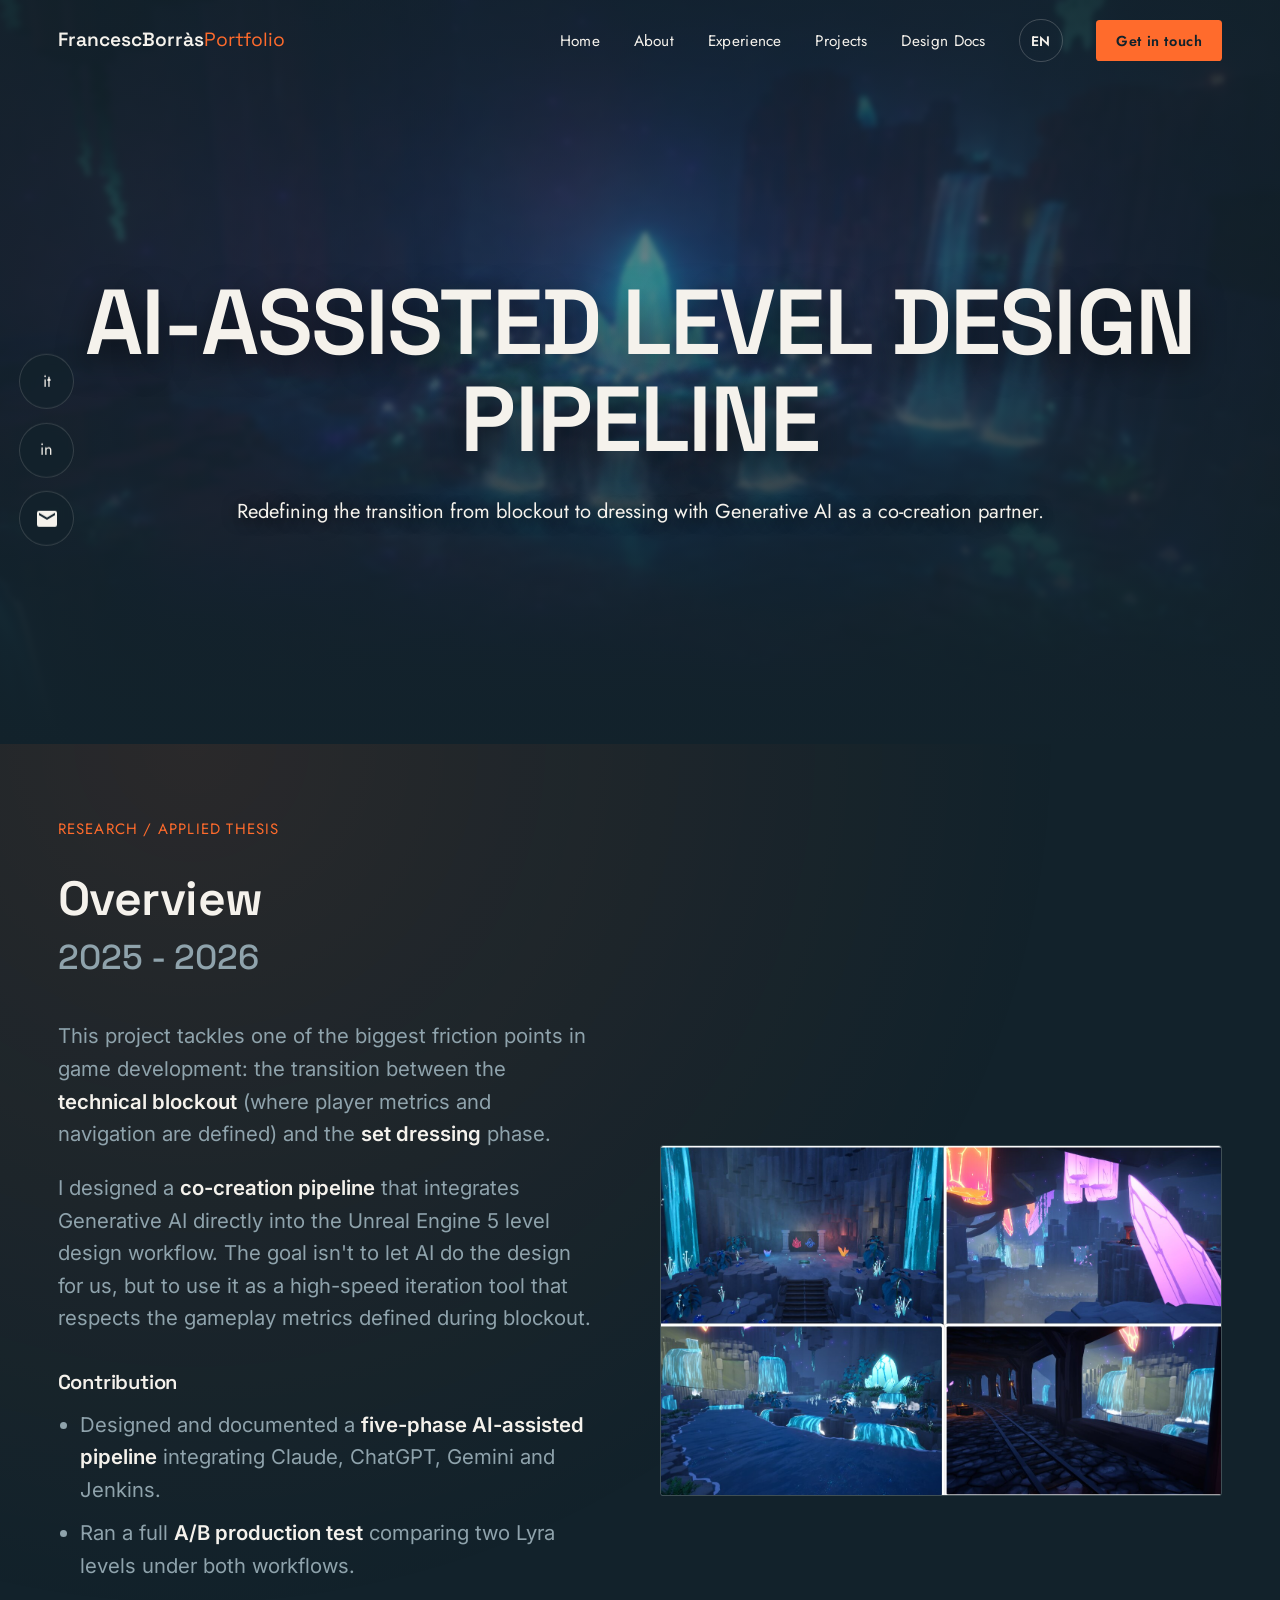
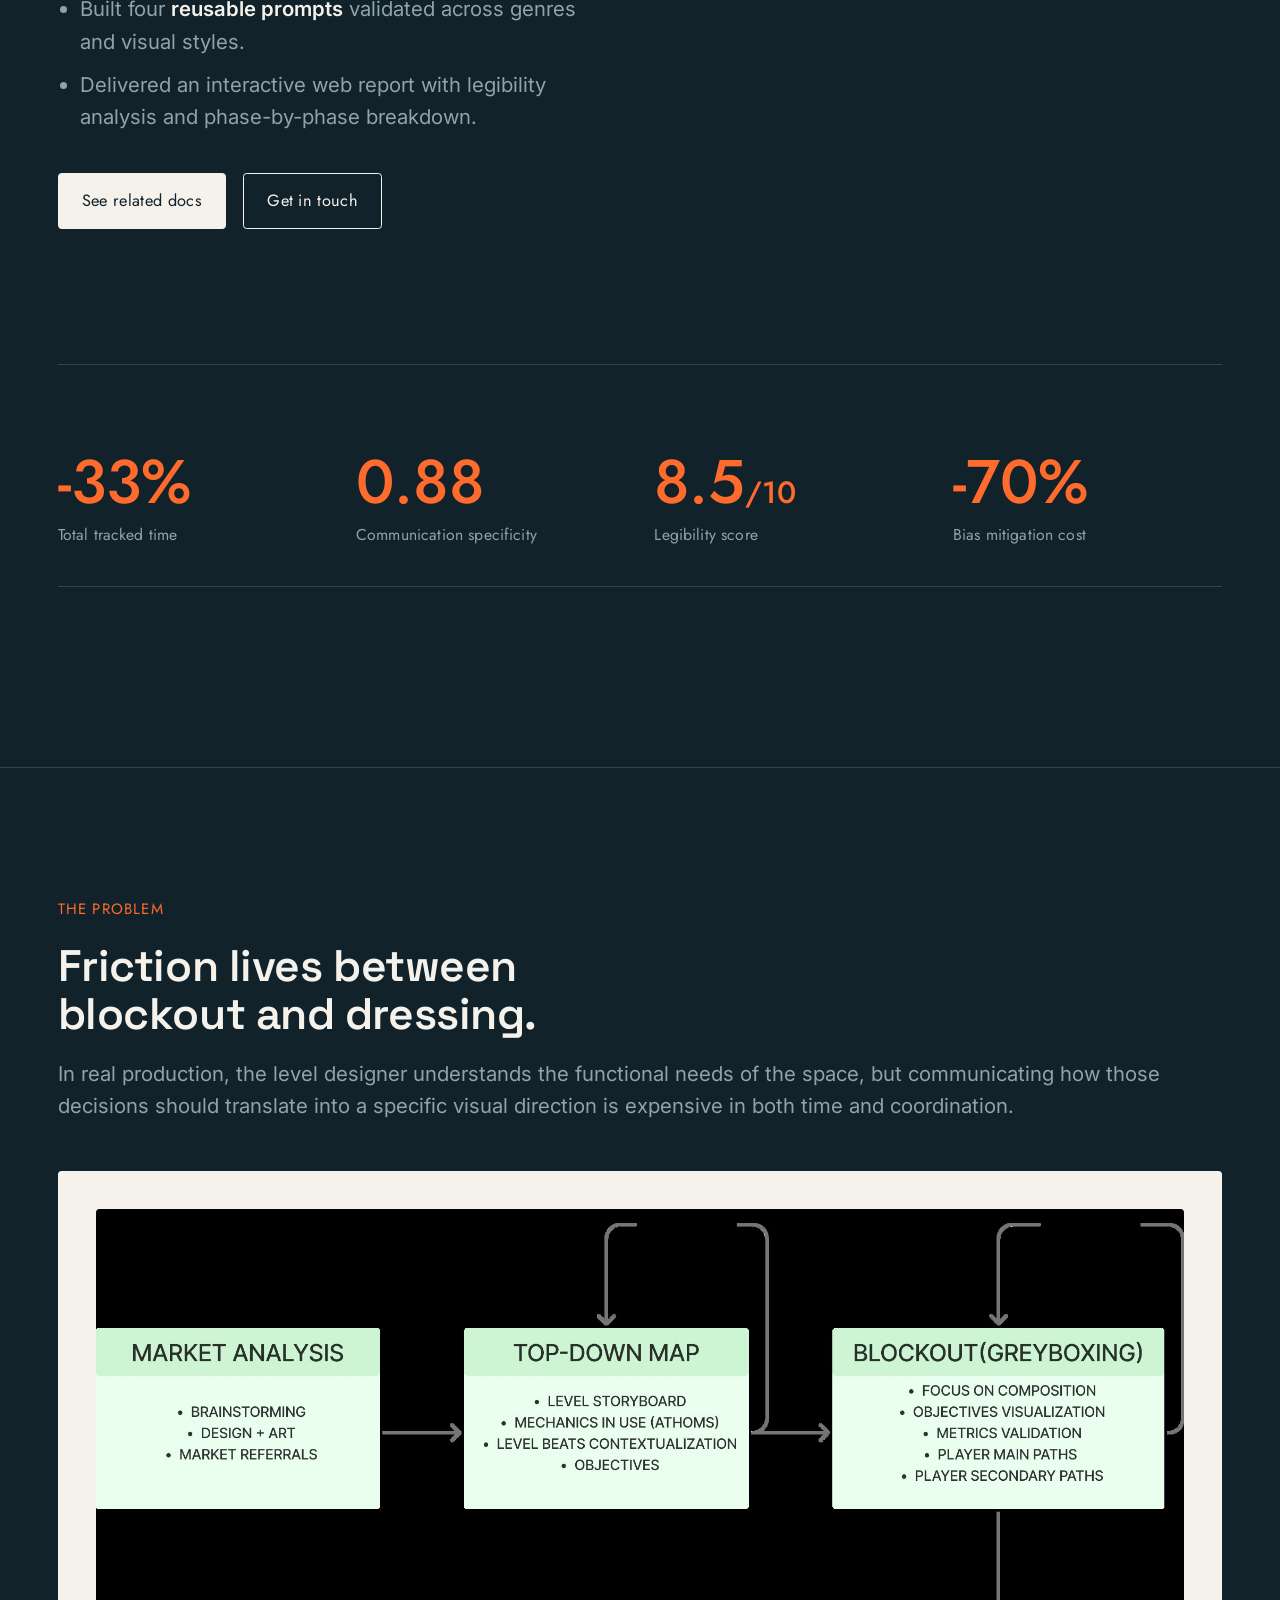
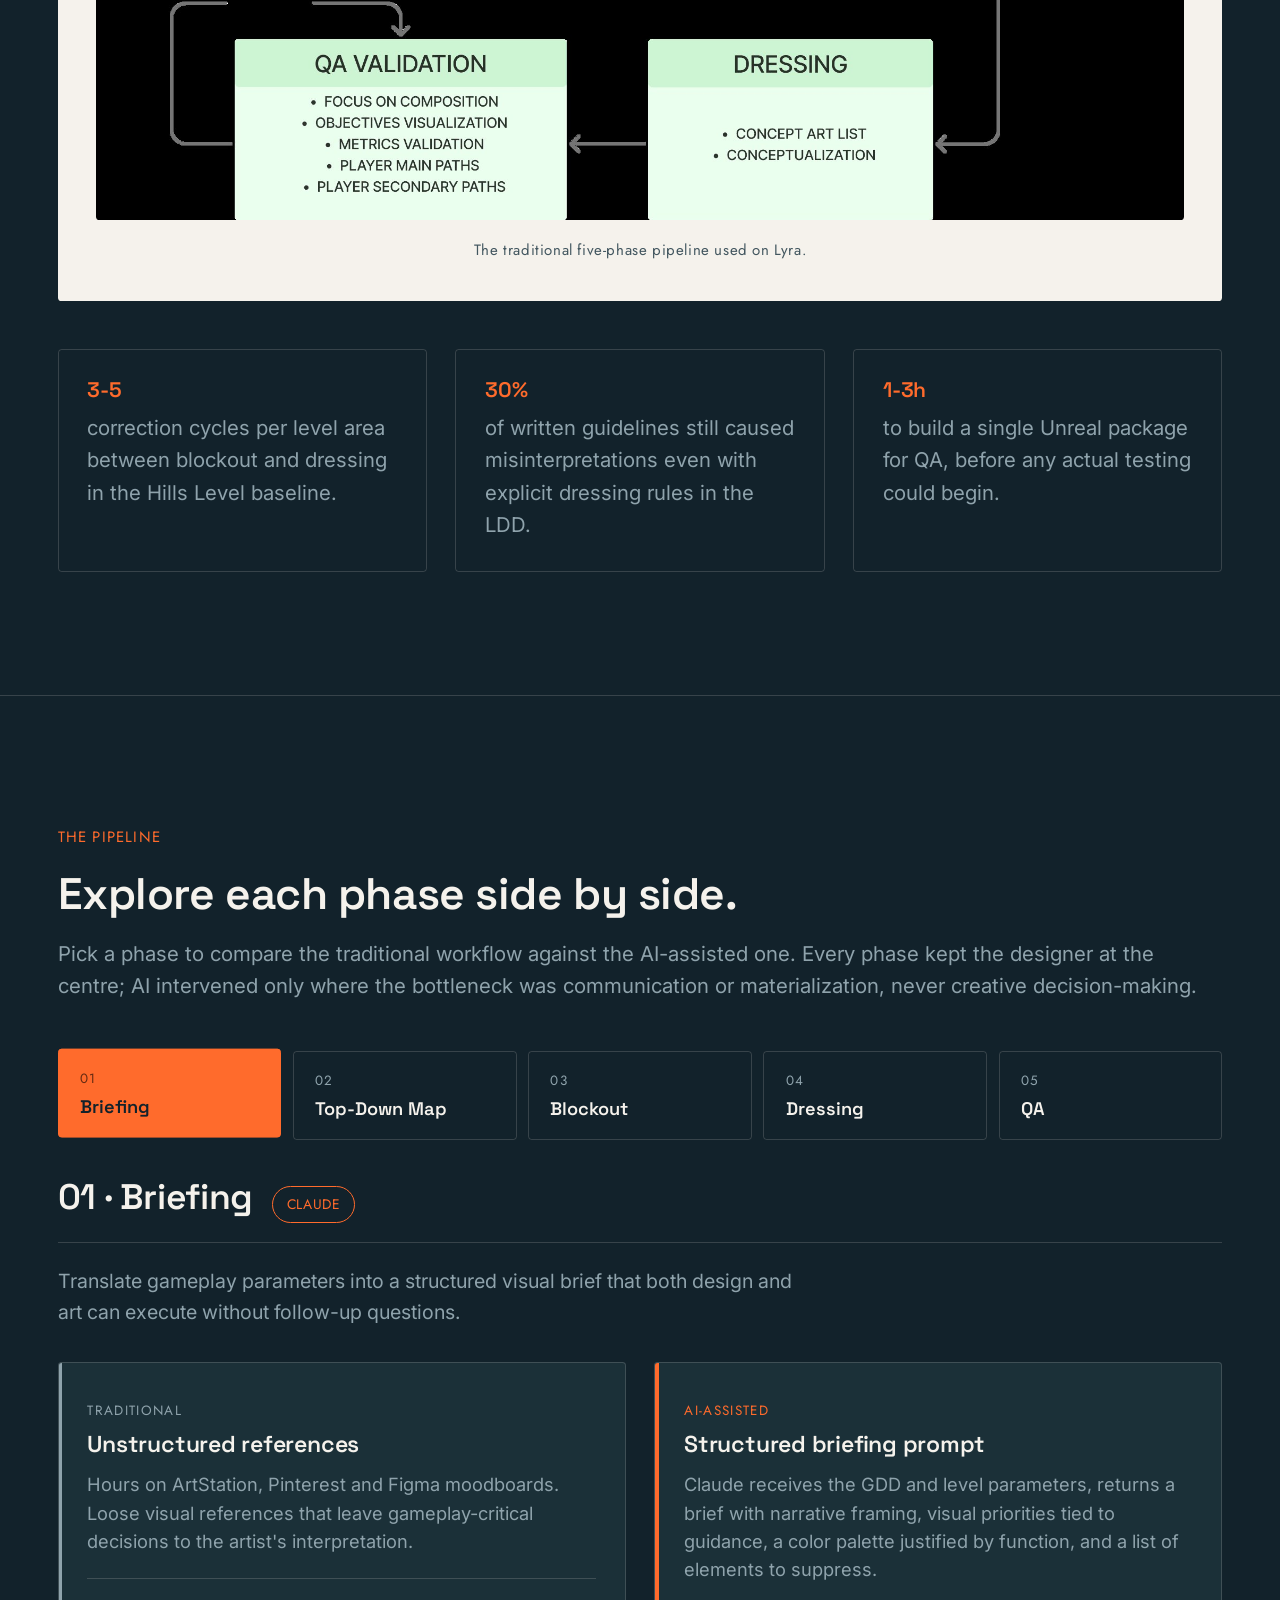
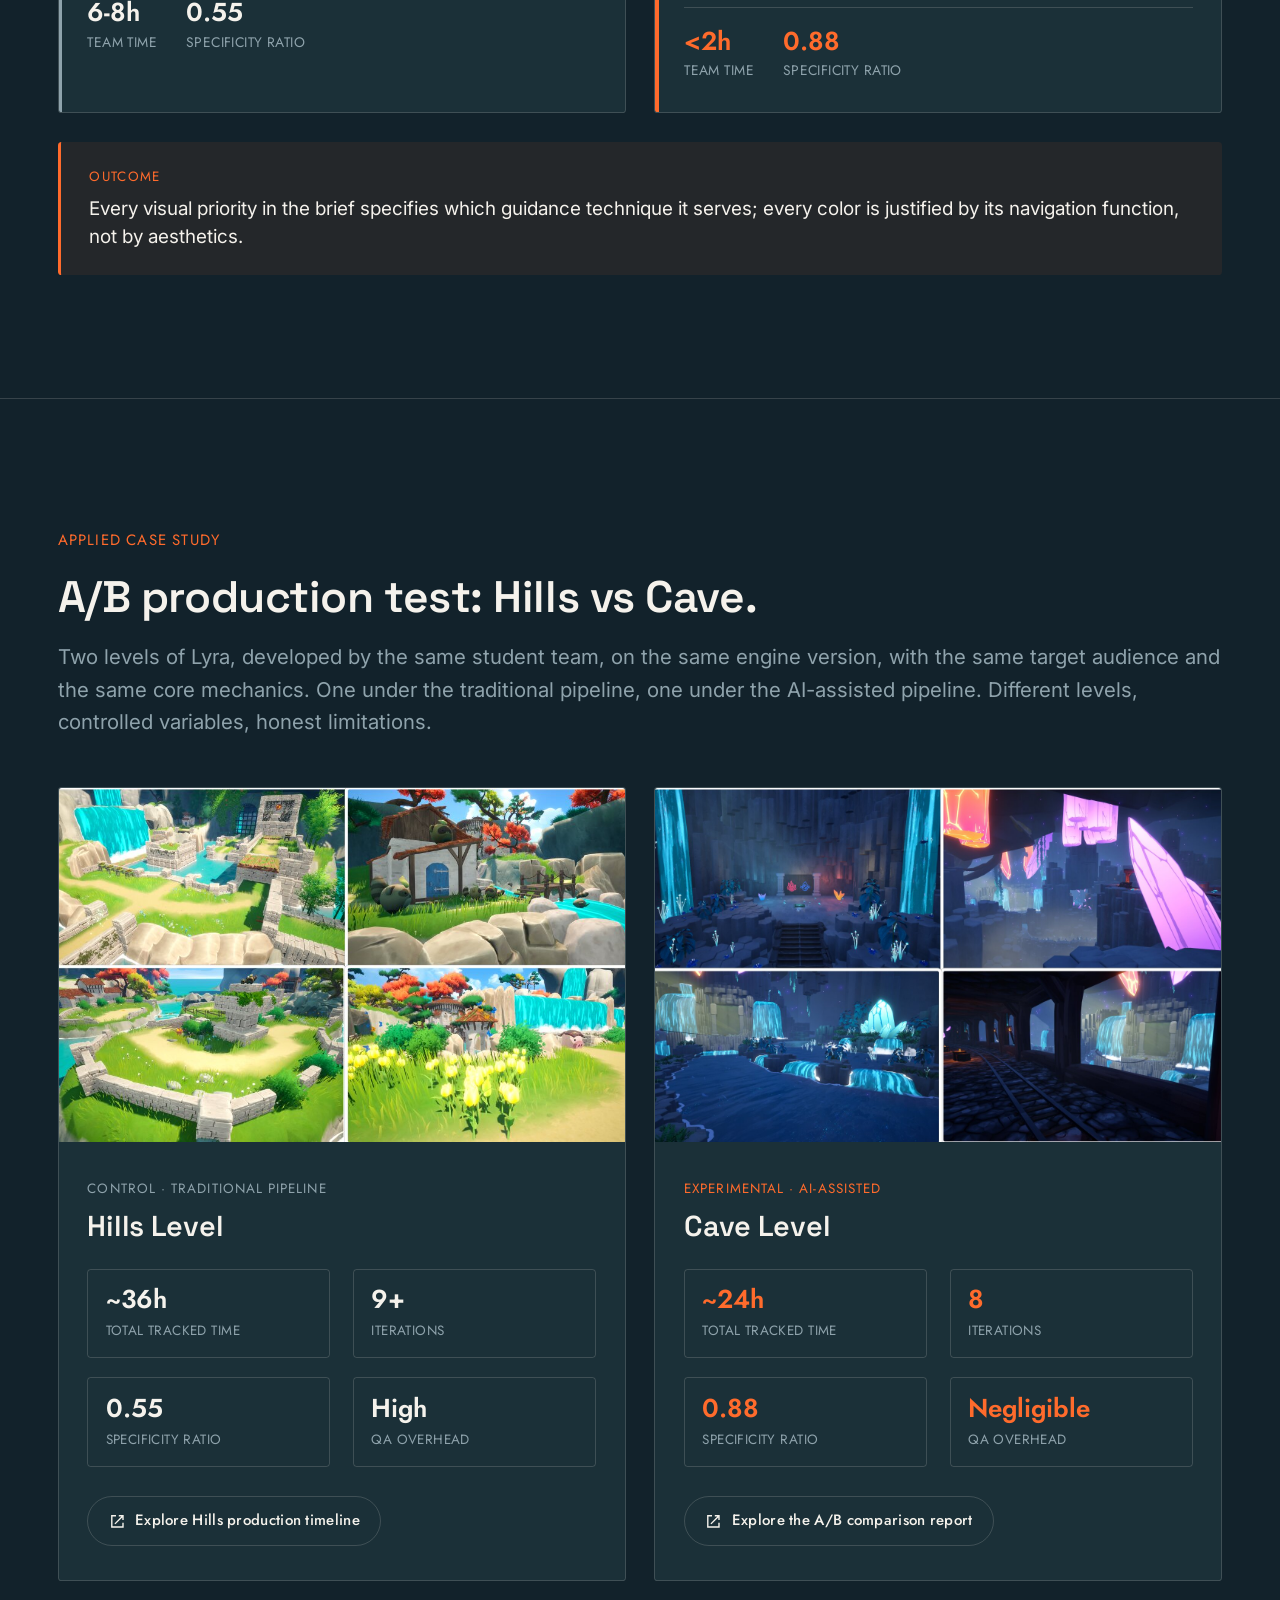
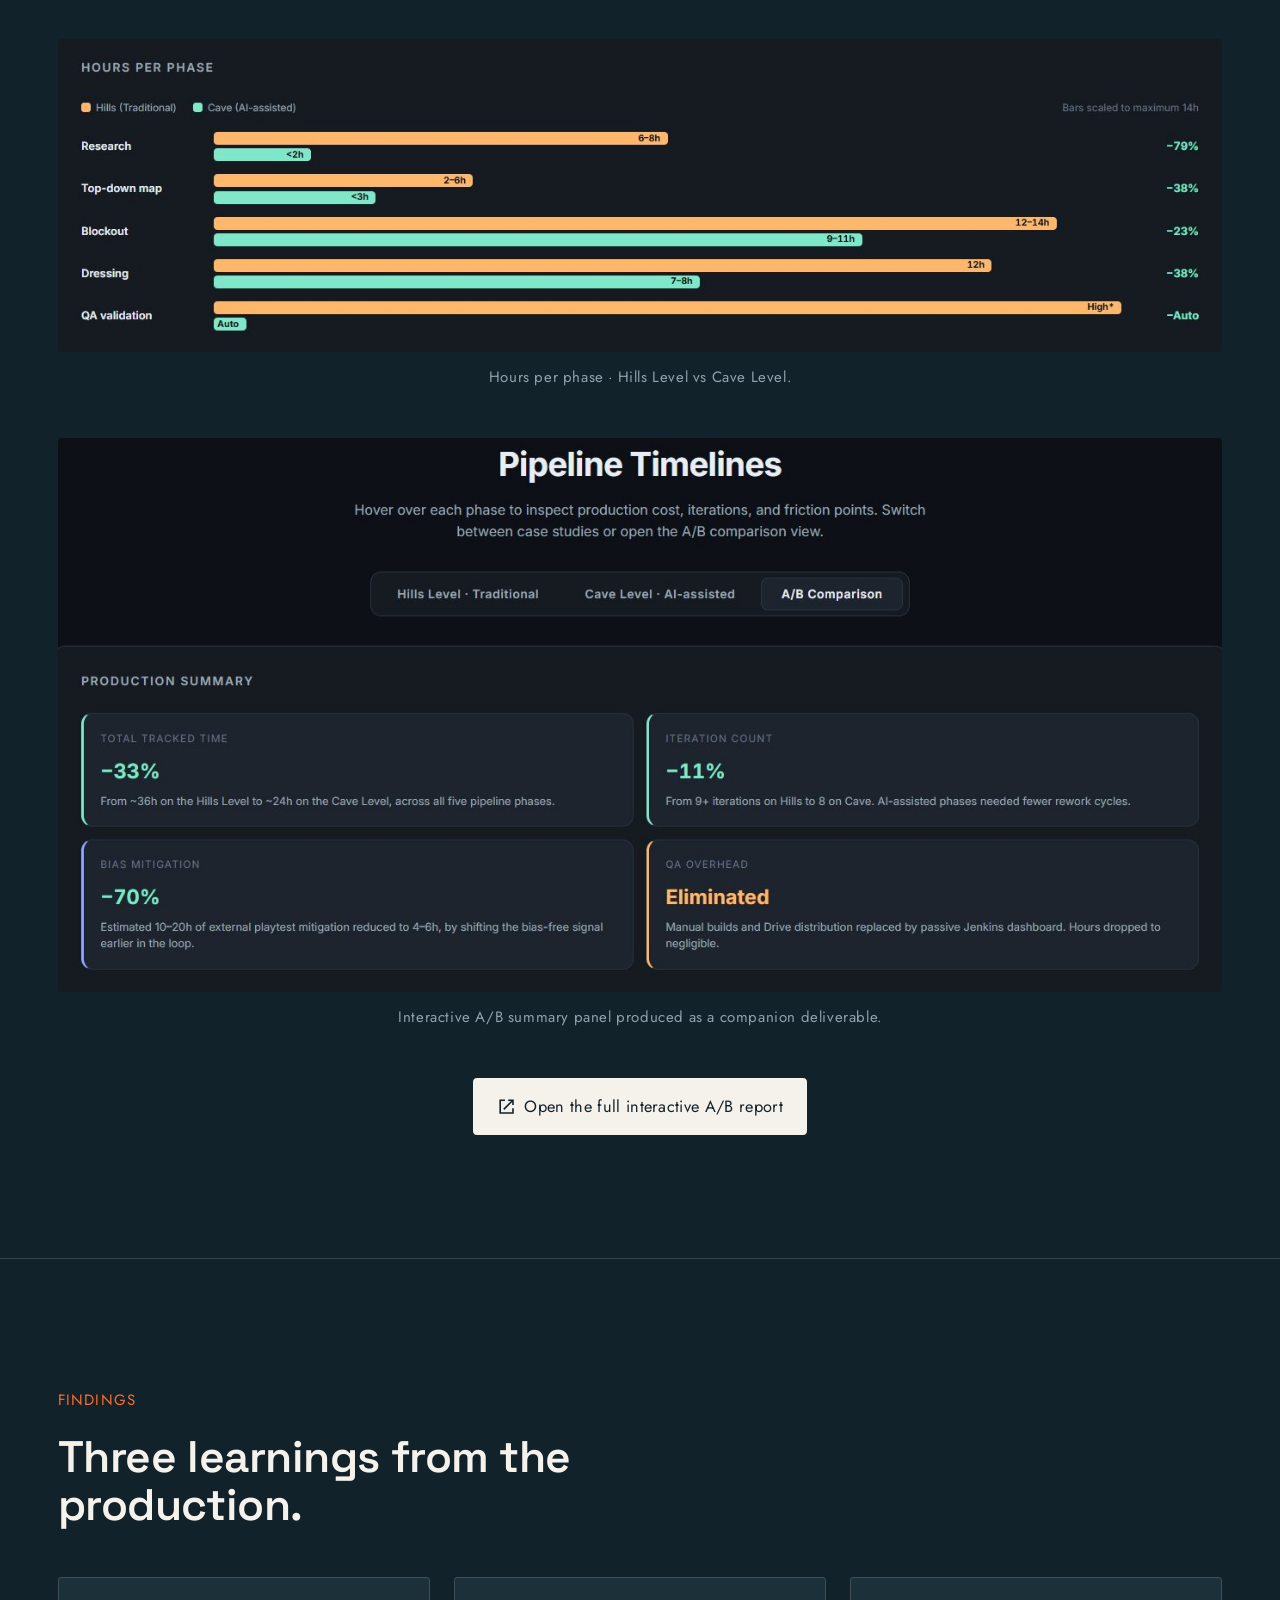
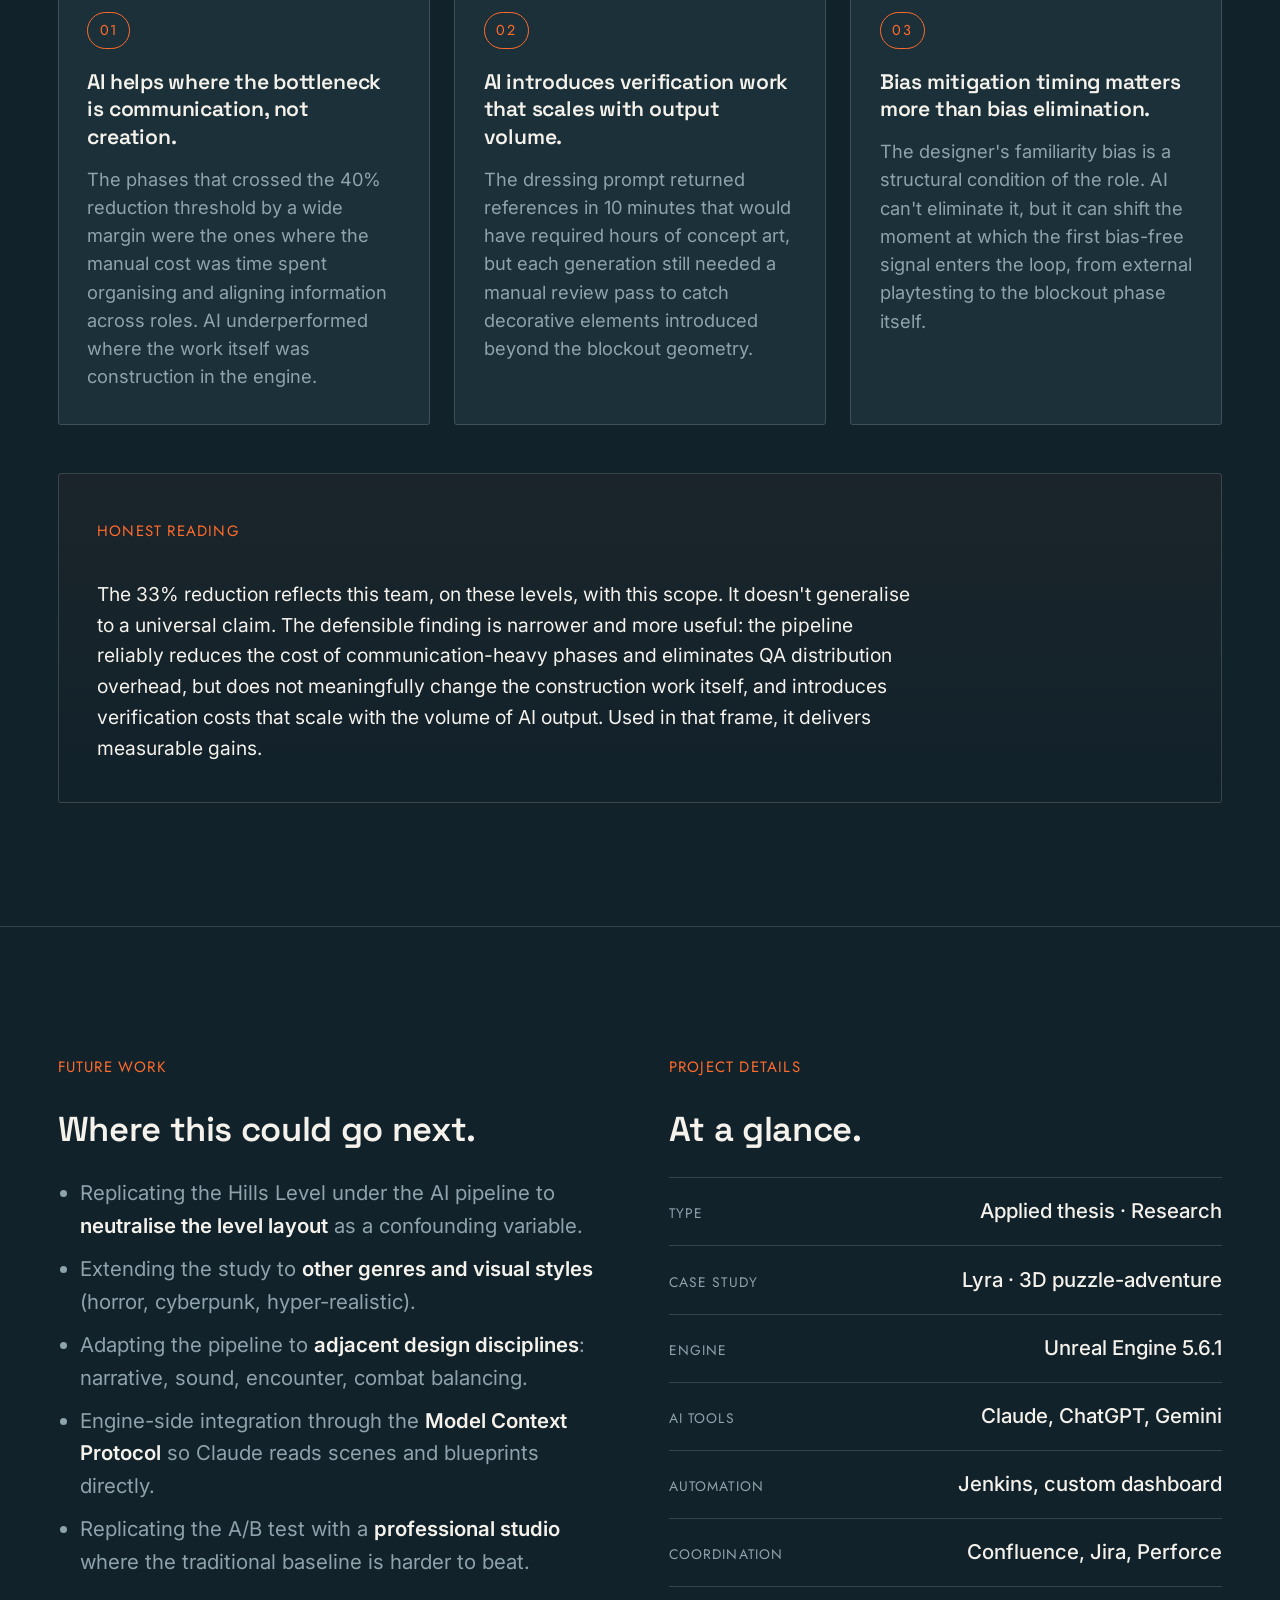
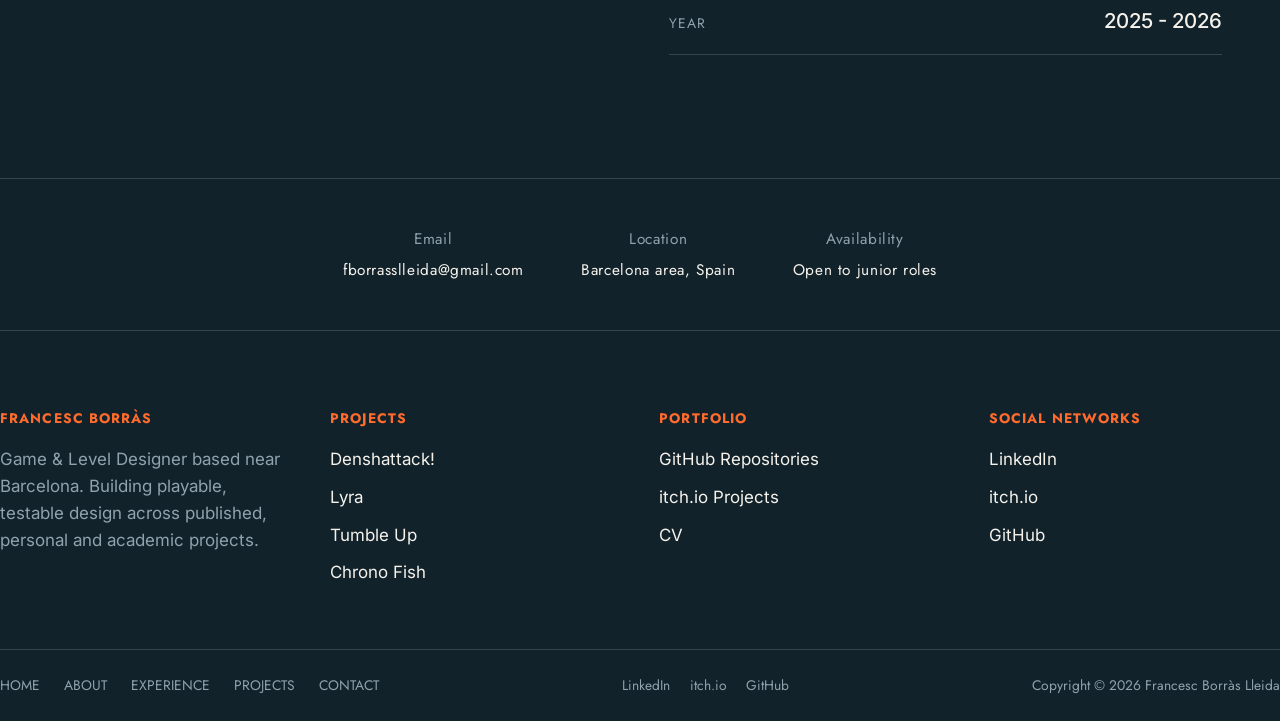
==== proyectos/ai-pipeline.html @ e27150db "Casi final" ====
<!DOCTYPE html>
<html lang="en">
<head>
<meta charset="UTF-8">
<meta name="viewport" content="width=device-width, initial-scale=1.0">
<title data-i18n-title="ai.page_title">AI-Assisted Level Design Pipeline - Case Study | Francesc Borràs Lleida</title>
<meta name="description" content="A thesis project on integrating Generative AI as a co-creation partner in the Unreal Engine 5 level design pipeline. Comparative A/B production test across five phases.">
<meta name="theme-color" content="#0F1316">
<meta property="og:type" content="article">
<meta property="og:title" content="AI-Assisted Level Design Pipeline - Case Study">
<meta property="og:description" content="Comparative study on traditional vs. AI-assisted level design workflows, applied to Lyra in Unreal Engine 5.">
<meta property="og:image" content="https://frankystyle04.github.io/FrancescBorras_Portfolio/assets/img/ai-crystal-hero.jpg">
<meta name="twitter:card" content="summary_large_image">
<link rel="icon" type="image/svg+xml" href="../assets/favicon.svg">
<link rel="canonical" href="https://frankystyle04.github.io/FrancescBorras_Portfolio/proyectos/ai-pipeline.html">
<link rel="preconnect" href="https://fonts.googleapis.com">
<link rel="preconnect" href="https://fonts.gstatic.com" crossorigin>
<link href="https://fonts.googleapis.com/css2?family=Space+Grotesk:wght@500;600;700&family=Inter:wght@400;500;600&family=Jost:wght@400;500;600&display=swap" rel="stylesheet">
<link rel="stylesheet" href="../css/style.css?v=18">
<script>
(function(){
  try {
    var l = localStorage.getItem('fb-lang');
    if (l === 'es' || l === 'cat') document.documentElement.setAttribute('lang', l === 'cat' ? 'ca' : 'es');
  } catch(e){}
})();
</script>
</head>
<body class="page-enter has-hero">

<nav class="site-nav" aria-label="Main navigation">
  <div class="wrap">
    <a href="../index.html" class="brand">FrancescBorràs<span>Portfolio</span></a>
    <button class="nav-toggle" aria-expanded="false" aria-controls="nav-list" data-i18n="common.nav_menu">Menu</button>
    <ul id="nav-list">
      <li><a class="nav-link" href="../index.html" data-i18n="common.nav_home">Home</a></li>
      <li><a class="nav-link" href="../index.html#about" data-i18n="common.nav_about">About</a></li>
      <li><a class="nav-link" href="../index.html#experience" data-i18n="common.nav_experience">Experience</a></li>
      <li><a class="nav-link" href="../index.html#projects" data-i18n="common.nav_projects">Projects</a></li>
      <li><a class="nav-link" href="../index.html#docs" data-i18n="common.nav_docs">Design Docs</a></li>
      <li class="nav-toggles">
        <button type="button" class="nav-icon-btn nav-lang-btn" id="lang-toggle" aria-label="Change language" title="Change language">
          <span class="lang-label">EN</span>
        </button>
      </li>
      <li><a class="nav-cta" href="../index.html#contact" data-i18n="common.nav_cta">Get in touch</a></li>
    </ul>
  </div>
</nav>

<aside class="social-rail" aria-label="Social links">
  <a class="rail-item" href="https://franky-style.itch.io" target="_blank" rel="noopener">
    <span class="rail-icon"><img src="https://cdn.simpleicons.org/itchdotio/EDF0EA" alt="" loading="lazy" onerror="this.parentNode.textContent='it'"></span>
    <span class="rail-label" data-i18n="common.rail_itch">See my work!</span>
    <span class="sr-only">itch.io</span>
  </a>
  <a class="rail-item" href="https://www.linkedin.com/in/francesc-borras-lleida-88ab5a254/" target="_blank" rel="noopener">
    <span class="rail-icon"><img src="https://cdn.simpleicons.org/linkedin/EDF0EA" alt="" loading="lazy" onerror="this.parentNode.textContent='in'"></span>
    <span class="rail-label" data-i18n="common.rail_linkedin">Let's connect!</span>
    <span class="sr-only">LinkedIn</span>
  </a>
  <a class="rail-item" href="mailto:fborrasslleida@gmail.com">
    <span class="rail-icon">
      <svg viewBox="0 0 24 24" aria-hidden="true" focusable="false"><path fill="currentColor" d="M20 4H4a2 2 0 0 0-2 2v12a2 2 0 0 0 2 2h16a2 2 0 0 0 2-2V6a2 2 0 0 0-2-2Zm0 4.24-8 4.76-8-4.76V6l8 4.76L20 6Z"/></svg>
    </span>
    <span class="rail-label" data-i18n="common.rail_email">Let's talk!</span>
    <span class="sr-only">Email</span>
  </a>
</aside>

<main>

  <!-- TITLE HERO -->
  <section class="title-hero">
    <img class="title-bg" src="../assets/img/ai-crystal-hero.jpg" alt="" aria-hidden="true">
    <div class="title-veil" aria-hidden="true"></div>
    <div class="title-inner">
      <h1 class="logo-fallback" style="font-size:clamp(2.4rem,7vw,4.8rem); line-height:1.05;" data-i18n="ai.hero_title">AI-Assisted Level Design Pipeline</h1>
      <p class="title-tagline" data-i18n="ai.hero_tag">Redefining the transition from blockout to dressing with Generative AI as a co-creation partner.</p>
    </div>
  </section>

  <!-- OVERVIEW -->
  <section class="project-hero">
    <div class="wrap project-hero-grid">
      <div class="project-intro">
        <span class="eyebrow" data-i18n="ai.overview_eyebrow">Research / Applied Thesis</span>
        <h2 style="font-size:clamp(1.8rem,3.5vw,2.5rem); margin-top:0.5rem;" data-i18n="ai.overview_title">Overview</h2>
        <p class="project-years" data-i18n="ai.years">2025 - 2026</p>
        <p class="project-lede" data-i18n="ai.lede1">This project tackles one of the biggest friction points in game development: the transition between the <strong>technical blockout</strong> (where player metrics and navigation are defined) and the <strong>set dressing</strong> phase.</p>
        <p class="project-lede" data-i18n="ai.lede2">I designed a <strong>co-creation pipeline</strong> that integrates Generative AI directly into the Unreal Engine 5 level design workflow. The goal isn't to let AI do the design for us, but to use it as a high-speed iteration tool that respects the gameplay metrics defined during blockout.</p>

        <h3 class="task-heading" data-i18n="ai.contrib_heading">Contribution</h3>
        <ul class="task-list">
          <li data-i18n="ai.contrib1">Designed and documented a <strong>five-phase AI-assisted pipeline</strong> integrating Claude, ChatGPT, Gemini and Jenkins.</li>
          <li data-i18n="ai.contrib2">Ran a full <strong>A/B production test</strong> comparing two Lyra levels under both workflows.</li>
          <li data-i18n="ai.contrib3">Built four <strong>reusable prompts</strong> validated across genres and visual styles.</li>
          <li data-i18n="ai.contrib4">Delivered an interactive web report with legibility analysis and phase-by-phase breakdown.</li>
        </ul>

        <div class="project-actions">
          <a class="btn btn-solid" href="../index.html#docs" data-i18n="ai.btn_see_docs">See related docs</a>
          <a class="btn btn-outline" href="../index.html#contact">Get in touch</a>
        </div>
      </div>

      <div class="project-media">
        <div class="media-frame">
          <img src="../assets/img/ai-cave-final.jpg" alt="Final dressing for the Cave Level, produced under the AI-assisted pipeline.">
        </div>
      </div>
    </div>
  </section>

  <!-- HEADLINE METRICS -->
  <section style="padding-top:0;">
    <div class="wrap">
      <div class="case-stats">
        <div class="stat-row">
          <div class="stat"><span class="num">-33%</span><span class="label" data-i18n="ai.stat1_label">Total tracked time</span></div>
          <div class="stat"><span class="num">0.88</span><span class="label" data-i18n="ai.stat2_label">Communication specificity</span></div>
          <div class="stat"><span class="num">8.5<span style="font-size:0.5em;">/10</span></span><span class="label" data-i18n="ai.stat3_label">Legibility score</span></div>
          <div class="stat"><span class="num">-70%</span><span class="label" data-i18n="ai.stat4_label">Bias mitigation cost</span></div>
        </div>
      </div>
    </div>
  </section>

  <hr class="rule">

  <!-- THE PROBLEM -->
  <section>
    <div class="wrap">
      <span class="eyebrow" data-i18n="ai.problem_eyebrow">The Problem</span>
      <h2 style="font-size:clamp(1.7rem,3.4vw,2.3rem); max-width:22ch;" data-i18n="ai.problem_title">Friction lives between blockout and dressing.</h2>
      <p class="section-lede" style="max-width:none;" data-i18n="ai.problem_lede">In real production, the level designer understands the functional needs of the space, but communicating how those decisions should translate into a specific visual direction is expensive in both time and coordination.</p>

      <div class="case-media" style="margin-top:2.5rem; background:#F5F2EC; padding:2rem; border-radius:var(--radius);">
        <img src="../assets/img/ai-traditional-pipeline.jpg" alt="Traditional Lyra level design pipeline: Market Analysis → Top-Down Map → Blockout → Dressing → QA Validation." style="max-width:100%; margin:0 auto; display:block;">
        <p style="text-align:center; font-family:var(--font-mono); font-size:0.78rem; color:var(--ink-soft); margin-top:1rem; letter-spacing:0.04em;" data-i18n="ai.problem_caption">The traditional five-phase pipeline used on Lyra.</p>
      </div>

      <div style="display:grid; grid-template-columns:1fr; gap:1.5rem; margin-top:2.5rem;" class="problem-grid">
        <div style="padding:1.5rem; border:1px solid var(--surface-line); border-radius:var(--radius);">
          <h4 style="font-size:1.1rem; color:var(--pine-soft);">3-5</h4>
          <p style="color:var(--surface-soft); margin-top:0.5rem;" data-i18n="ai.problem_stat1_body">correction cycles per level area between blockout and dressing in the Hills Level baseline.</p>
        </div>
        <div style="padding:1.5rem; border:1px solid var(--surface-line); border-radius:var(--radius);">
          <h4 style="font-size:1.1rem; color:var(--pine-soft);">30%</h4>
          <p style="color:var(--surface-soft); margin-top:0.5rem;" data-i18n="ai.problem_stat2_body">of written guidelines still caused misinterpretations even with explicit dressing rules in the LDD.</p>
        </div>
        <div style="padding:1.5rem; border:1px solid var(--surface-line); border-radius:var(--radius);">
          <h4 style="font-size:1.1rem; color:var(--pine-soft);">1-3h</h4>
          <p style="color:var(--surface-soft); margin-top:0.5rem;" data-i18n="ai.problem_stat3_body">to build a single Unreal package for QA, before any actual testing could begin.</p>
        </div>
      </div>
    </div>
  </section>

  <hr class="rule">

  <!-- INTERACTIVE PIPELINE EXPLORER -->
  <section id="explorer">
    <div class="wrap">
      <span class="eyebrow" data-i18n="ai.pipeline_eyebrow">The Pipeline</span>
      <h2 style="font-size:clamp(1.7rem,3.4vw,2.3rem); max-width:26ch;" data-i18n="ai.pipeline_title">Explore each phase side by side.</h2>
      <p class="section-lede" style="max-width:none;" data-i18n="ai.pipeline_lede">Pick a phase to compare the traditional workflow against the AI-assisted one. Every phase kept the designer at the centre; AI intervened only where the bottleneck was communication or materialization, never creative decision-making.</p>

      <div class="pipeline-tabs" role="tablist" aria-label="Pipeline phases">
        <button class="phase-tab is-active" role="tab" aria-selected="true" data-phase="briefing">
          <span class="tab-num">01</span>
          <span class="tab-name" data-i18n="ai.tab1">Briefing</span>
        </button>
        <button class="phase-tab" role="tab" aria-selected="false" data-phase="topdown">
          <span class="tab-num">02</span>
          <span class="tab-name" data-i18n="ai.tab2">Top-Down Map</span>
        </button>
        <button class="phase-tab" role="tab" aria-selected="false" data-phase="blockout">
          <span class="tab-num">03</span>
          <span class="tab-name" data-i18n="ai.tab3">Blockout</span>
        </button>
        <button class="phase-tab" role="tab" aria-selected="false" data-phase="dressing">
          <span class="tab-num">04</span>
          <span class="tab-name" data-i18n="ai.tab4">Dressing</span>
        </button>
        <button class="phase-tab" role="tab" aria-selected="false" data-phase="qa">
          <span class="tab-num">05</span>
          <span class="tab-name" data-i18n="ai.tab5">QA</span>
        </button>
      </div>

      <!-- Panel: Briefing -->
      <div class="phase-panel is-active" data-phase="briefing" role="tabpanel">
        <div class="phase-header">
          <h3 data-i18n="ai.p1_title">01 · Briefing</h3>
          <div class="phase-tools">
            <span class="tool-chip">Claude</span>
          </div>
        </div>
        <p class="phase-summary" data-i18n="ai.p1_summary">Translate gameplay parameters into a structured visual brief that both design and art can execute without follow-up questions.</p>

        <div class="phase-compare">
          <div class="compare-card traditional">
            <span class="compare-tag" data-i18n="ai.tag_trad">Traditional</span>
            <h4 data-i18n="ai.p1_trad_title">Unstructured references</h4>
            <p data-i18n="ai.p1_trad_body">Hours on ArtStation, Pinterest and Figma moodboards. Loose visual references that leave gameplay-critical decisions to the artist's interpretation.</p>
            <div class="compare-metrics">
              <div><strong>6-8h</strong><span data-i18n="ai.m_team">team time</span></div>
              <div><strong>0.55</strong><span data-i18n="ai.m_spec">specificity ratio</span></div>
            </div>
          </div>
          <div class="compare-card ai">
            <span class="compare-tag" data-i18n="ai.tag_ai">AI-Assisted</span>
            <h4 data-i18n="ai.p1_ai_title">Structured briefing prompt</h4>
            <p data-i18n="ai.p1_ai_body">Claude receives the GDD and level parameters, returns a brief with narrative framing, visual priorities tied to guidance, a color palette justified by function, and a list of elements to suppress.</p>
            <div class="compare-metrics">
              <div><strong>&lt;2h</strong><span data-i18n="ai.m_team">team time</span></div>
              <div><strong>0.88</strong><span data-i18n="ai.m_spec">specificity ratio</span></div>
            </div>
          </div>
        </div>

        <div class="phase-outcome">
          <span class="outcome-label" data-i18n="ai.outcome_label">Outcome</span>
          <p data-i18n="ai.p1_outcome">Every visual priority in the brief specifies which guidance technique it serves; every color is justified by its navigation function, not by aesthetics.</p>
        </div>
      </div>

      <!-- Panel: Top-Down Map -->
      <div class="phase-panel" data-phase="topdown" role="tabpanel">
        <div class="phase-header">
          <h3 data-i18n="ai.p2_title">02 · Top-Down Map</h3>
          <div class="phase-tools">
            <span class="tool-chip">Claude</span>
            <span class="tool-chip">HTML output</span>
          </div>
        </div>
        <p class="phase-summary" data-i18n="ai.p2_summary">Turn a dense, designer-only Confluence document into an interactive diagram anyone on the team can read in minutes.</p>

        <div class="phase-compare">
          <div class="compare-card traditional">
            <span class="compare-tag" data-i18n="ai.tag_trad">Traditional</span>
            <h4 data-i18n="ai.p2_trad_title">Hand-drawn Confluence map</h4>
            <p data-i18n="ai.p2_trad_body">Zone layout, height map, blockout screenshots and progression lines coexist in the same canvas. Extracting the progression logic takes 20-30 minutes of active reading per team member.</p>
            <div class="compare-metrics">
              <div><strong>2-6h</strong><span data-i18n="ai.m_prod">production</span></div>
              <div><strong>6.2/10</strong><span data-i18n="ai.m_leg">legibility</span></div>
            </div>
          </div>
          <div class="compare-card ai">
            <span class="compare-tag" data-i18n="ai.tag_ai">AI-Assisted</span>
            <h4 data-i18n="ai.p2_ai_title">Interactive HTML diagram</h4>
            <p data-i18n="ai.p2_ai_body">Claude parses the source image, extracts zone hierarchy and connection types, and rebuilds it as a browsable HTML with height-coded lanes, typed transitions and an inline legibility analysis.</p>
            <div class="compare-metrics">
              <div><strong>&lt;3h</strong><span data-i18n="ai.m_prod">production</span></div>
              <div><strong>8.5/10</strong><span data-i18n="ai.m_leg">legibility</span></div>
            </div>
          </div>
        </div>

        <div class="phase-outcome">
          <span class="outcome-label" data-i18n="ai.outcome_label">Outcome</span>
          <p data-i18n="ai.p2_outcome">Reading time from ~30 minutes to under 10. The auto-analysis also surfaced two design gaps that the original diagram never exposed.</p>
        </div>

        <div class="phase-cta">
          <a class="btn btn-solid" href="../assets/html/cave-diagram.html" target="_blank" rel="noopener">
            <svg viewBox="0 0 24 24" width="16" height="16" fill="currentColor" aria-hidden="true"><path d="M14 3v2h3.59l-9.83 9.83 1.41 1.41L19 6.41V10h2V3h-7zM5 5h5V3H3v18h18v-7h-2v5H5V5z"/></svg>
            <span data-i18n="ai.p2_cta">Open the actual Cave Level diagram</span>
          </a>
        </div>
      </div>
      <div class="phase-panel" data-phase="blockout" role="tabpanel">
        <div class="phase-header">
          <h3 data-i18n="ai.p3_title">03 · Blockout & Guidance Validation</h3>
          <div class="phase-tools">
            <span class="tool-chip">Claude</span>
            <span class="tool-chip">Gemini</span>
          </div>
        </div>
        <p class="phase-summary" data-i18n="ai.p3_summary">Construction stays in the engine. What AI changes is the validation loop between iterations, entering as a neutral reader with no prior context about the level.</p>

        <div class="phase-compare">
          <div class="compare-card traditional">
            <span class="compare-tag" data-i18n="ai.tag_trad">Traditional</span>
            <h4 data-i18n="ai.p3_trad_title">Self-review + external playtest</h4>
            <p data-i18n="ai.p3_trad_body">The designer who built the level is the worst person to evaluate whether it communicates direction. First bias-free reading only arrives at external playtesting, after ~30 hours of committed work.</p>
            <div class="compare-metrics">
              <div><strong>12-14h</strong><span data-i18n="ai.m_prod">production</span></div>
              <div><strong>3-4h</strong><span data-i18n="ai.m_loop">per rework loop</span></div>
            </div>
          </div>
          <div class="compare-card ai">
            <span class="compare-tag" data-i18n="ai.tag_ai">AI-Assisted</span>
            <h4 data-i18n="ai.p3_ai_title">Compositional analysis in 4 minutes</h4>
            <p data-i18n="ai.p3_ai_body">Claude analyses a blockout screenshot from a pure guidance perspective: dominant focal point, directional vectors, principal affordance, path hierarchy, guidance failures. Then writes a Gemini prompt that turns each failure into a visual correction.</p>
            <div class="compare-metrics">
              <div><strong>9-11h</strong><span data-i18n="ai.m_prod">production</span></div>
              <div><strong>4 min</strong><span data-i18n="ai.m_val">per validation</span></div>
            </div>
          </div>
        </div>

        <div class="phase-outcome">
          <span class="outcome-label" data-i18n="ai.outcome_label">Outcome</span>
          <p data-i18n="ai.p3_outcome">Bias-free feedback shifts from external playtesting (after construction) to the blockout phase itself, when corrections are still cheap.</p>
        </div>

        <div class="phase-cta">
          <a class="btn btn-solid" href="../assets/html/guidance-validator.html" target="_blank" rel="noopener">
            <svg viewBox="0 0 24 24" width="16" height="16" fill="currentColor" aria-hidden="true"><path d="M14 3v2h3.59l-9.83 9.83 1.41 1.41L19 6.41V10h2V3h-7zM5 5h5V3H3v18h18v-7h-2v5H5V5z"/></svg>
            <span data-i18n="ai.p3_cta">Open the guidance validator output</span>
          </a>
        </div>
      </div>

      <!-- Panel: Dressing -->
      <div class="phase-panel" data-phase="dressing" role="tabpanel">
        <div class="phase-header">
          <h3 data-i18n="ai.p4_title">04 · Assisted Dressing</h3>
          <div class="phase-tools">
            <span class="tool-chip">Claude</span>
            <span class="tool-chip">ChatGPT / Gemini</span>
          </div>
        </div>
        <p class="phase-summary" data-i18n="ai.p4_summary">Give the artist a concrete visual anchor before the first art pass, without commissioning concept art.</p>

        <div class="phase-compare">
          <div class="compare-card traditional">
            <span class="compare-tag" data-i18n="ai.tag_trad">Traditional</span>
            <h4 data-i18n="ai.p4_trad_title">Concept art or moodboards</h4>
            <p data-i18n="ai.p4_trad_body">Placeholder self-dressing pass by the level designer (4h), art bible alignment meeting (2h), first art pass (4h). Multiple correction cycles because the conversation is anchored to written descriptions.</p>
            <div class="compare-metrics">
              <div><strong>12h</strong><span data-i18n="ai.m_prod">production</span></div>
              <div><strong>4-8h</strong><span data-i18n="ai.m_concept">concept art per beat</span></div>
            </div>
          </div>
          <div class="compare-card ai">
            <span class="compare-tag" data-i18n="ai.tag_ai">AI-Assisted</span>
            <h4 data-i18n="ai.p4_ai_title">Image-to-image blockout dressing</h4>
            <p data-i18n="ai.p4_ai_body">ChatGPT or Gemini take a blockout screenshot and return a dressed version in the target visual style, preserving geometry, sightlines and the position of the principal affordance.</p>
            <div class="compare-metrics">
              <div><strong>7-8h</strong><span data-i18n="ai.m_prod">production</span></div>
              <div><strong>10 min</strong><span data-i18n="ai.m_variant">per variant</span></div>
            </div>
          </div>
        </div>

        <div class="phase-outcome">
          <span class="outcome-label" data-i18n="ai.outcome_label">Outcome</span>
          <p data-i18n="ai.p4_outcome">From one variant per session to 5-8. The AI-generated image is not the final dressing; it's a shared visual artefact that anchors the conversation between designer and artist from the start.</p>
        </div>
      </div>

      <!-- Panel: QA -->
      <div class="phase-panel" data-phase="qa" role="tabpanel">
        <div class="phase-header">
          <h3 data-i18n="ai.p5_title">05 · QA Validation</h3>
          <div class="phase-tools">
            <span class="tool-chip">Jenkins</span>
            <span class="tool-chip">Custom Dashboard</span>
          </div>
        </div>
        <p class="phase-summary" data-i18n="ai.p5_summary">Not generative AI, but the automation strategy that pairs with it: remove the compilation and distribution overhead from every QA cycle.</p>

        <div class="phase-compare">
          <div class="compare-card traditional">
            <span class="compare-tag" data-i18n="ai.tag_trad">Traditional</span>
            <h4 data-i18n="ai.p5_trad_title">Manual builds + Drive uploads</h4>
            <p data-i18n="ai.p5_trad_body">1-3 hours per build in Unreal, 30 minutes per upload to Google Drive, plus the failed builds that force a full restart. The person triggering the build cannot work on the project during that time.</p>
            <div class="compare-metrics">
              <div><strong>1-3h</strong><span data-i18n="ai.m_build">per build</span></div>
              <div><strong>+30 min</strong><span data-i18n="ai.m_dist">distribution</span></div>
            </div>
          </div>
          <div class="compare-card ai">
            <span class="compare-tag" data-i18n="ai.tag_auto">Automated</span>
            <h4 data-i18n="ai.p5_ai_title">Jenkins nightly builds + Dashboard</h4>
            <p data-i18n="ai.p5_ai_body">Every night Jenkins pulls from Perforce, compiles, runs the automated functional tests and publishes the build. A web dashboard exposes the state of the project at any moment. 30 builds delivered with 87% success rate during production.</p>
            <div class="compare-metrics">
              <div><strong>~7 min</strong><span data-i18n="ai.m_full">full pipeline</span></div>
              <div><strong>0 min</strong><span data-i18n="ai.m_manual">manual work</span></div>
            </div>
          </div>
        </div>

        <div class="phase-outcome">
          <span class="outcome-label" data-i18n="ai.outcome_label">Outcome</span>
          <p data-i18n="ai.p5_outcome">Manual overhead drops to negligible. QA becomes a web page consultation instead of an active cost per sprint.</p>
        </div>
      </div>
    </div>
  </section>

  <hr class="rule">

  <!-- A/B CASE STUDY -->
  <section>
    <div class="wrap">
      <span class="eyebrow" data-i18n="ai.ab_eyebrow">Applied Case Study</span>
      <h2 style="font-size:clamp(1.7rem,3.4vw,2.3rem); max-width:26ch;" data-i18n="ai.ab_title">A/B production test: Hills vs Cave.</h2>
      <p class="section-lede" style="max-width:none;" data-i18n="ai.ab_lede">Two levels of Lyra, developed by the same student team, on the same engine version, with the same target audience and the same core mechanics. One under the traditional pipeline, one under the AI-assisted pipeline. Different levels, controlled variables, honest limitations.</p>

      <div class="ab-grid">
        <div class="ab-card hills">
          <div class="ab-media">
            <img src="../assets/img/ai-hills-final.jpg" alt="Final dressing for the Hills Level.">
          </div>
          <div class="ab-body">
            <span class="ab-tag" data-i18n="ai.hills_tag">Control · Traditional Pipeline</span>
            <h4 data-i18n="ai.hills_title">Hills Level</h4>
            <ul class="ab-metrics">
              <li><span class="ab-metric-num">~36h</span><span class="ab-metric-label" data-i18n="ai.hills_m1">Total tracked time</span></li>
              <li><span class="ab-metric-num">9+</span><span class="ab-metric-label" data-i18n="ai.hills_m2">Iterations</span></li>
              <li><span class="ab-metric-num">0.55</span><span class="ab-metric-label" data-i18n="ai.hills_m3">Specificity ratio</span></li>
              <li><span class="ab-metric-num">High</span><span class="ab-metric-label" data-i18n="ai.hills_m4">QA overhead</span></li>
            </ul>
            <a class="ab-cta" href="../assets/html/hills-timeline.html" target="_blank" rel="noopener">
              <svg viewBox="0 0 24 24" width="14" height="14" fill="currentColor" aria-hidden="true"><path d="M14 3v2h3.59l-9.83 9.83 1.41 1.41L19 6.41V10h2V3h-7zM5 5h5V3H3v18h18v-7h-2v5H5V5z"/></svg>
              <span data-i18n="ai.hills_cta">Explore Hills production timeline</span>
            </a>
          </div>
        </div>

        <div class="ab-card cave">
          <div class="ab-media">
            <img src="../assets/img/ai-cave-final.jpg" alt="Final dressing for the Cave Level.">
          </div>
          <div class="ab-body">
            <span class="ab-tag" data-i18n="ai.cave_tag">Experimental · AI-Assisted</span>
            <h4 data-i18n="ai.cave_title">Cave Level</h4>
            <ul class="ab-metrics">
              <li><span class="ab-metric-num">~24h</span><span class="ab-metric-label" data-i18n="ai.hills_m1">Total tracked time</span></li>
              <li><span class="ab-metric-num">8</span><span class="ab-metric-label" data-i18n="ai.hills_m2">Iterations</span></li>
              <li><span class="ab-metric-num">0.88</span><span class="ab-metric-label" data-i18n="ai.hills_m3">Specificity ratio</span></li>
              <li><span class="ab-metric-num">Negligible</span><span class="ab-metric-label" data-i18n="ai.hills_m4">QA overhead</span></li>
            </ul>
            <a class="ab-cta" href="../assets/html/ab-comparison.html" target="_blank" rel="noopener">
              <svg viewBox="0 0 24 24" width="14" height="14" fill="currentColor" aria-hidden="true"><path d="M14 3v2h3.59l-9.83 9.83 1.41 1.41L19 6.41V10h2V3h-7zM5 5h5V3H3v18h18v-7h-2v5H5V5z"/></svg>
              <span data-i18n="ai.cave_cta">Explore the A/B comparison report</span>
            </a>
          </div>
        </div>
      </div>

      <div class="case-media" style="margin-top:3rem;">
        <img src="../assets/img/ai-hoursphase-chart.jpg" alt="Bar chart comparing hours per pipeline phase between Hills and Cave levels.">
        <p style="text-align:center; font-family:var(--font-mono); font-size:0.78rem; color:var(--surface-soft); margin-top:0.75rem; letter-spacing:0.04em;" data-i18n="ai.caption_hours">Hours per phase · Hills Level vs Cave Level.</p>
      </div>

      <div class="case-media" style="margin-top:2rem;">
        <img src="../assets/img/ai-testab-summary.jpg" alt="Summary panel of the A/B production test with headline metrics.">
        <p style="text-align:center; font-family:var(--font-mono); font-size:0.78rem; color:var(--surface-soft); margin-top:0.75rem; letter-spacing:0.04em;" data-i18n="ai.caption_ab">Interactive A/B summary panel produced as a companion deliverable.</p>
      </div>

      <div style="text-align:center; margin-top:2rem;">
        <a class="btn btn-solid" href="../assets/html/ab-comparison.html" target="_blank" rel="noopener">
          <svg viewBox="0 0 24 24" width="16" height="16" fill="currentColor" aria-hidden="true"><path d="M14 3v2h3.59l-9.83 9.83 1.41 1.41L19 6.41V10h2V3h-7zM5 5h5V3H3v18h18v-7h-2v5H5V5z"/></svg>
          <span data-i18n="ai.open_ab_full">Open the full interactive A/B report</span>
        </a>
      </div>
    </div>
  </section>

  <hr class="rule">

  <!-- KEY FINDINGS -->
  <section>
    <div class="wrap">
      <span class="eyebrow" data-i18n="ai.findings_eyebrow">Findings</span>
      <h2 style="font-size:clamp(1.7rem,3.4vw,2.3rem); max-width:22ch;" data-i18n="ai.findings_title">Three learnings from the production.</h2>

      <div class="findings-grid">
        <div class="finding">
          <span class="finding-num">01</span>
          <h4 data-i18n="ai.f1_title">AI helps where the bottleneck is communication, not creation.</h4>
          <p data-i18n="ai.f1_body">The phases that crossed the 40% reduction threshold by a wide margin were the ones where the manual cost was time spent organising and aligning information across roles. AI underperformed where the work itself was construction in the engine.</p>
        </div>
        <div class="finding">
          <span class="finding-num">02</span>
          <h4 data-i18n="ai.f2_title">AI introduces verification work that scales with output volume.</h4>
          <p data-i18n="ai.f2_body">The dressing prompt returned references in 10 minutes that would have required hours of concept art, but each generation still needed a manual review pass to catch decorative elements introduced beyond the blockout geometry.</p>
        </div>
        <div class="finding">
          <span class="finding-num">03</span>
          <h4 data-i18n="ai.f3_title">Bias mitigation timing matters more than bias elimination.</h4>
          <p data-i18n="ai.f3_body">The designer's familiarity bias is a structural condition of the role. AI can't eliminate it, but it can shift the moment at which the first bias-free signal enters the loop, from external playtesting to the blockout phase itself.</p>
        </div>
      </div>

      <div class="honest-caveat">
        <span class="eyebrow" style="color:var(--pine-soft);" data-i18n="ai.honest_label">Honest reading</span>
        <p data-i18n="ai.honest_body">The 33% reduction reflects this team, on these levels, with this scope. It doesn't generalise to a universal claim. The defensible finding is narrower and more useful: the pipeline reliably reduces the cost of communication-heavy phases and eliminates QA distribution overhead, but does not meaningfully change the construction work itself, and introduces verification costs that scale with the volume of AI output. Used in that frame, it delivers measurable gains.</p>
      </div>
    </div>
  </section>

  <hr class="rule">

  <!-- FUTURE WORK / PROJECT DETAILS -->
  <section>
    <div class="wrap" style="display:grid; grid-template-columns:1fr; gap:3rem;" id="details-grid">
      <div>
        <span class="eyebrow" data-i18n="ai.future_eyebrow">Future Work</span>
        <h3 style="font-size:clamp(1.4rem,2.8vw,1.8rem); margin-top:0.5rem;" data-i18n="ai.future_title">Where this could go next.</h3>
        <ul class="task-list" style="max-width:none; margin-top:1.5rem;">
          <li data-i18n="ai.fut1">Replicating the Hills Level under the AI pipeline to <strong>neutralise the level layout</strong> as a confounding variable.</li>
          <li data-i18n="ai.fut2">Extending the study to <strong>other genres and visual styles</strong> (horror, cyberpunk, hyper-realistic).</li>
          <li data-i18n="ai.fut3">Adapting the pipeline to <strong>adjacent design disciplines</strong>: narrative, sound, encounter, combat balancing.</li>
          <li data-i18n="ai.fut4">Engine-side integration through the <strong>Model Context Protocol</strong> so Claude reads scenes and blueprints directly.</li>
          <li data-i18n="ai.fut5">Replicating the A/B test with a <strong>professional studio</strong> where the traditional baseline is harder to beat.</li>
        </ul>
      </div>

      <div>
        <span class="eyebrow" data-i18n="ai.details_eyebrow">Project Details</span>
        <h3 style="font-size:clamp(1.4rem,2.8vw,1.8rem); margin-top:0.5rem;" data-i18n="ai.details_title">At a glance.</h3>
        <ul class="detail-list">
          <li><span data-i18n="ai.d_type">Type</span><strong data-i18n="ai.d_type_v">Applied thesis · Research</strong></li>
          <li><span data-i18n="ai.d_case">Case study</span><strong data-i18n="ai.d_case_v">Lyra · 3D puzzle-adventure</strong></li>
          <li><span data-i18n="ai.d_engine">Engine</span><strong data-i18n="ai.d_engine_v">Unreal Engine 5.6.1</strong></li>
          <li><span data-i18n="ai.d_tools">AI tools</span><strong data-i18n="ai.d_tools_v">Claude, ChatGPT, Gemini</strong></li>
          <li><span data-i18n="ai.d_auto">Automation</span><strong data-i18n="ai.d_auto_v">Jenkins, custom dashboard</strong></li>
          <li><span data-i18n="ai.d_coord">Coordination</span><strong data-i18n="ai.d_coord_v">Confluence, Jira, Perforce</strong></li>
          <li><span data-i18n="ai.d_year">Year</span><strong data-i18n="ai.years">2025 - 2026</strong></li>
        </ul>
      </div>
    </div>
  </section>

</main>

<footer id="contact" class="site-footer">
  <div class="wrap footer-contact">
    <div>Email<a href="mailto:fborrasslleida@gmail.com">fborrasslleida@gmail.com</a></div>
    <div>Location<a>Barcelona area, Spain</a></div>
    <div>Availability<a>Open to junior roles</a></div>
  </div>
  <div class="wrap footer-columns">
    <div>
      <h5>Francesc Borràs</h5>
      <p>Game &amp; Level Designer based near Barcelona. Building playable, testable design across published, personal and academic projects.</p>
    </div>
    <div>
      <h5>Projects</h5>
      <ul>
        <li><a href="denshattack.html">Denshattack!</a></li>
        <li><a href="lyra.html">Lyra</a></li>
        <li><a href="tumble-up.html">Tumble Up</a></li>
        <li><a href="chrono-fish.html">Chrono Fish</a></li>
      </ul>
    </div>
    <div>
      <h5 data-i18n="common.footer_portfolio">Portfolio</h5>
      <ul>
        <li><a href="https://github.com/FrankyStyle04" target="_blank" rel="noopener">GitHub Repositories</a></li>
        <li><a href="https://franky-style.itch.io" target="_blank" rel="noopener">itch.io Projects</a></li>
        <li><a href="../assets/Francesc_Borras_Lleida_CV.pdf" data-i18n="common.footer_cv">CV</a></li>
      </ul>
    </div>
    <div>
      <h5 data-i18n="common.footer_socials">Social Networks</h5>
      <ul>
        <li><a href="https://www.linkedin.com/in/francesc-borras-lleida-88ab5a254/" target="_blank" rel="noopener">LinkedIn</a></li>
        <li><a href="https://franky-style.itch.io" target="_blank" rel="noopener">itch.io</a></li>
        <li><a href="https://github.com/FrankyStyle04" target="_blank" rel="noopener">GitHub</a></li>
      </ul>
    </div>
  </div>
  <div class="wrap footer-bottom-bar">
    <div class="foot-nav">
      <a href="../index.html#top" data-i18n="common.foot_home">HOME</a>
      <a href="../index.html#about" data-i18n="common.foot_about">ABOUT</a>
      <a href="../index.html#experience" data-i18n="common.foot_experience">EXPERIENCE</a>
      <a href="../index.html#projects" data-i18n="common.foot_projects">PROJECTS</a>
      <a href="../index.html#contact" data-i18n="common.foot_contact">CONTACT</a>
    </div>
    <div class="socials">
      <a href="https://www.linkedin.com/in/francesc-borras-lleida-88ab5a254/" target="_blank" rel="noopener">LinkedIn</a>
      <a href="https://franky-style.itch.io" target="_blank" rel="noopener">itch.io</a>
      <a href="https://github.com/FrankyStyle04" target="_blank" rel="noopener">GitHub</a>
    </div>
    <div data-i18n="common.footer_copyright">Copyright © 2026 Francesc Borràs Lleida</div>
  </div>
</footer>

<script src="../js/i18n.js"></script>
<script src="../js/main.js"></script>
<script>
// Pipeline explorer tabs
document.addEventListener('DOMContentLoaded', function () {
  const tabs = document.querySelectorAll('.phase-tab');
  const panels = document.querySelectorAll('.phase-panel');

  function activate(phase) {
    tabs.forEach(t => {
      const on = t.dataset.phase === phase;
      t.classList.toggle('is-active', on);
      t.setAttribute('aria-selected', on ? 'true' : 'false');
    });
    panels.forEach(p => {
      p.classList.toggle('is-active', p.dataset.phase === phase);
    });
  }

  tabs.forEach(tab => {
    tab.addEventListener('click', () => activate(tab.dataset.phase));
    tab.addEventListener('keydown', (e) => {
      const list = Array.from(tabs);
      const i = list.indexOf(document.activeElement);
      if (i < 0) return;
      let next = i;
      if (e.key === 'ArrowRight') next = (i + 1) % list.length;
      else if (e.key === 'ArrowLeft') next = (i - 1 + list.length) % list.length;
      else return;
      e.preventDefault();
      list[next].focus();
      activate(list[next].dataset.phase);
    });
  });
});
</script>
</body>
</html>
---- css/style.css ----
/* =========================================================
   FRANCESC BORRAS LLEIDA - PORTFOLIO
   Dark-first shell (nav, hero, experience, footer) with a
   "paper reading mode" reserved for long-form case-study text,
   so deep-dive content still reads like an annotated design
   document even though the outer shell is dark.
   ========================================================= */

:root {
  /* Surface defaults = dark shell */
  --surface-bg:   #12222B;
  --surface-text: #F5F2EC;
  --surface-soft: #8FA3AC;
  --surface-line: rgba(var(--paper-rgb), 0.16);
  --surface-alt:  #1B3038;

  /* Raw palette */
  --paper:      #F5F2EC;
  --paper-alt:  #E6E1D6;
  --ink:        #0B171E;
  --ink-soft:   #42565F;
  --pine:       #4EC5B5;
  --pine-soft:  #FF6B2C;
  --ochre:      #4EC5B5;
  --dark:       #12222B;
  --dark-paper: #1B3038;
  --dark-text:  #F5F2EC;
  --dark-soft:  #8FA3AC;
  --line:       rgba(var(--ink-rgb), 0.14);
  --line-dark:  rgba(var(--paper-rgb), 0.16);

  --shell-rgb: 18, 34, 43;

  --paper-rgb: 245, 242, 236;

  --ink-rgb: 11, 23, 30;

  --accent-rgb: 255, 107, 44;

  --accent2-rgb: 78, 197, 181;

  /* Type */
  --font-display: 'Space Grotesk', 'Arial Narrow', sans-serif;
  --font-body: 'Inter', -apple-system, BlinkMacSystemFont, sans-serif;
  --font-mono: 'Jost', 'Futura', 'Century Gothic', sans-serif;

  /* Scale */
  --max-w: 1180px;
  --gutter: clamp(1.25rem, 4vw, 3rem);
  --radius: 3px;
}

*, *::before, *::after { box-sizing: border-box; }

html { scroll-behavior: smooth; }
@media (prefers-reduced-motion: reduce) {
  html { scroll-behavior: auto; }
  * { animation-duration: 0.01ms !important; animation-iteration-count: 1 !important; transition-duration: 0.01ms !important; }
}
html {
    zoom: 1.20;
}

body {
  margin: 0;
  background: var(--surface-bg);
  color: var(--surface-text);
  font-family: var(--font-body);
  font-size: 17px;
  line-height: 1.6;
  -webkit-font-smoothing: antialiased;
}

img { max-width: 100%; display: block; }

a { color: inherit; text-decoration: none; }

h1, h2, h3, h4 {
  font-family: var(--font-display);
  font-weight: 600;
  line-height: 1.08;
  margin: 0;
  letter-spacing: -0.01em;
}

p { margin: 0 0 1em; }
p:last-child { margin-bottom: 0; }

.wrap { max-width: var(--max-w); margin: 0 auto; padding: 0 var(--gutter); }

a:focus-visible, button:focus-visible {
  outline: 2px solid var(--pine-soft);
  outline-offset: 3px;
}

/* =====================
   PAPER READING MODE - used only for long-form case-study text
   ===================== */
.on-paper {
  --surface-bg: var(--paper);
  --surface-text: var(--ink);
  --surface-soft: var(--ink-soft);
  --surface-line: var(--line);
  --surface-alt: var(--paper-alt);
  background: var(--surface-bg);
  color: var(--surface-text);
}

/* =====================
   NAV
   ===================== */
.site-nav {
  position: fixed;
  top: 0; left: 0; right: 0;
  z-index: 50;
  background: transparent;
  border-bottom: 1px solid transparent;
  backdrop-filter: blur(0px);
  transition: background 0.35s ease, border-color 0.35s ease, backdrop-filter 0.35s ease;
}
/* Background fades in once the visitor leaves the hero, and fades back out
   if they scroll up to the top again. */
.site-nav.is-scrolled {
  background: rgba(var(--shell-rgb), 0.92);
  backdrop-filter: blur(8px);
  border-bottom-color: var(--line-dark);
}
/* Pages without a hero video start with the solid bar, since there is no
   artwork behind it to show through. */
body:not(.has-hero) .site-nav {
  background: rgba(var(--shell-rgb), 0.92);
  backdrop-filter: blur(8px);
  border-bottom-color: var(--line-dark);
}
/* Fixed nav needs the first section to clear it on non-hero pages. */
body:not(.has-hero) main { padding-top: 4.25rem; }
.site-nav .wrap {
  display: flex;
  align-items: center;
  justify-content: space-between;
  padding-top: 1rem;
  padding-bottom: 1rem;
}
.site-nav .brand {
  font-family: var(--font-display);
  font-size: clamp(0.85rem, 2.4vw, 1rem);
  font-weight: 600;
  color: var(--dark-text);
  white-space: nowrap;
}
.site-nav .brand span { color: var(--pine-soft); font-weight: 400; }
.site-nav ul {
  list-style: none;
  display: flex;
  align-items: center;
  gap: 1.75rem;
  margin: 0;
  padding: 0;
  font-family: var(--font-mono);
  font-size: 0.8rem;
  letter-spacing: 0.02em;
  color: var(--dark-text);
}
.site-nav a.nav-link { position: relative; padding-bottom: 3px; }
.site-nav a.nav-link::after {
  content: "";
  position: absolute;
  left: 0; bottom: 0;
  width: 0; height: 1px;
  background: var(--pine-soft);
  transition: width 0.25s ease;
}
.site-nav a.nav-link:hover::after,
.site-nav a.nav-link:focus-visible::after { width: 100%; }

.nav-cta {
  font-family: var(--font-mono);
  font-size: 0.75rem;
  letter-spacing: 0.04em;
  background: var(--pine-soft);
  color: var(--dark);
  padding: 0.55rem 1.05rem;
  border-radius: var(--radius);
  font-weight: 600;
}
.nav-cta:hover { background: var(--paper); }

.nav-toggle {
  display: none;
  background: none;
  border: 1px solid var(--line-dark);
  color: var(--dark-text);
  border-radius: var(--radius);
  padding: 0.4rem 0.6rem;
  font-family: var(--font-mono);
  font-size: 0.8rem;
}

/* =====================
   EYEBROW
   ===================== */
.eyebrow {
  display: inline-block;
  font-family: var(--font-mono);
  font-size: 0.78rem;
  letter-spacing: 0.08em;
  text-transform: uppercase;
  color: var(--pine-soft);
  margin-bottom: 1.1rem;
}


/* =====================
   SECTIONS
   ===================== */
section { padding: clamp(3.5rem, 8vw, 7rem) 0; position: relative; }
.rule { border: none; border-top: 1px solid var(--surface-line); margin: 0; }

/* =====================
   BUTTONS
   ===================== */
.btn {
  display: inline-flex;
  align-items: center;
  gap: 0.5em;
  font-family: var(--font-mono);
  font-size: 0.85rem;
  letter-spacing: 0.02em;
  padding: 0.75rem 1.2rem;
  border-radius: var(--radius);
  border: 1px solid var(--surface-text);
  transition: background 0.2s ease, color 0.2s ease;
  cursor: pointer;
}
.btn-solid { background: var(--surface-text); color: var(--surface-bg); }
.btn-solid:hover { background: var(--pine-soft); border-color: var(--pine-soft); color: var(--dark); }
.btn-outline:hover { background: var(--surface-text); color: var(--surface-bg); }

/* =====================
   HERO - full-bleed, video background
   ===================== */
.hero-video-wrap {
  position: relative;
  min-height: 92vh;
  display: flex;
  align-items: center;
  justify-content: center;
  overflow: hidden;
  text-align: center;
}
.hero-video-wrap video {
  position: absolute;
  inset: 0;
  width: 100%;
  height: 100%;
  object-fit: cover;
  z-index: 1;
}
.hero-video-wrap .video-fallback {
  position: absolute;
  inset: 0;
  width: 100%;
  height: 100%;
  z-index: 0;
}
.video-fallback {
  background:
    radial-gradient(circle at 20% 20%, rgba(var(--accent-rgb), 0.18), transparent 45%),
    radial-gradient(circle at 80% 70%, rgba(var(--accent2-rgb), 0.10), transparent 40%),
    var(--dark);
  background-size: cover;
}
.hero-video-wrap::after {
  content: "";
  position: absolute;
  inset: 0;
  background: linear-gradient(180deg, rgba(var(--shell-rgb), 0.55) 0%, rgba(var(--shell-rgb), 0.72) 60%, rgba(var(--shell-rgb), 0.92) 100%);
  z-index: 2;
}
.hero-content { position: relative; z-index: 3; padding: 0 var(--gutter); }
.hero-content h1 {
  font-size: clamp(2.6rem, 9vw, 6rem);
  font-weight: 700;
  letter-spacing: -0.02em;
  margin: 0;
  text-transform: uppercase;
}
.hero-content .hero-role {
  font-family: var(--font-display);
  font-size: clamp(1.4rem, 3.4vw, 2.6rem);
  font-weight: 500;
  letter-spacing: 0.02em;
  color: var(--surface-text);
  margin: 0.75rem 0 0;
  text-transform: uppercase;
}
.hero-content .hero-role .pipe {
  color: var(--pine-soft);
  font-weight: 400;
  margin: 0 0.15em;
}
.hero-cta { margin-top: 2.25rem; display: flex; flex-wrap: wrap; justify-content: center; gap: 1rem; }
.scroll-cue {
  position: absolute;
  bottom: 1.75rem; left: 50%;
  transform: translateX(-50%);
  z-index: 3;
  font-family: var(--font-mono);
  font-size: 0.7rem;
  color: var(--surface-soft);
  display: flex;
  flex-direction: column;
  align-items: center;
  gap: 0.5rem;
  letter-spacing: 0.1em;
}
.scroll-cue span.line { width: 1px; height: 26px; background: var(--surface-soft); animation: scrollcue 1.8s ease-in-out infinite; }
@keyframes scrollcue { 0%,100% { opacity: 0.3; } 50% { opacity: 1; } }

/* =====================
   TOOLS MARQUEE - two identical groups translated by exactly -50%
   so the loop has no visible seam
   ===================== */
.tools-marquee {
  border-top: 1px solid var(--surface-line);
  border-bottom: 1px solid var(--surface-line);
  padding: 1.25rem 0;
  overflow: hidden;
  position: relative;
  -webkit-mask-image: linear-gradient(90deg, transparent, #000 8%, #000 92%, transparent);
  mask-image: linear-gradient(90deg, transparent, #000 8%, #000 92%, transparent);
}
.tools-track {
  display: flex;
  width: max-content;
  animation: marquee 38s linear infinite;
}
.tools-marquee:hover .tools-track { animation-play-state: paused; }

.tools-group {
  display: flex;
  align-items: center;
  flex-shrink: 0;
}
.tools-group .tool {
  display: inline-flex;
  align-items: center;
  gap: 0.6rem;
  padding: 0 1.75rem;
}
.tools-group .tool img {
  width: 22px;
  height: 22px;
  opacity: 0.85;
  flex-shrink: 0;
}
.tools-group .tool strong {
  font-family: var(--font-mono);
  font-size: 0.82rem;
  font-weight: 500;
  letter-spacing: 0.04em;
  text-transform: uppercase;
  color: var(--surface-soft);
  white-space: nowrap;
}

@keyframes marquee {
  from { transform: translateX(0); }
  to { transform: translateX(-50%); }
}
@media (prefers-reduced-motion: reduce) {
  .tools-track { animation: none; }
  .tools-marquee { overflow-x: auto; }
}

/* =====================
   EXPERIENCE - two split timelines
   ===================== */
.section-title { font-size: clamp(1.9rem, 4vw, 2.7rem); max-width: 20ch; }
.section-lede { color: var(--surface-soft); margin-top: 1rem; max-width: 52ch; }

.timeline-block { margin-top: clamp(2.5rem, 6vw, 4rem); }

.timeline-heading {
  padding-bottom: 1rem;
  border-bottom: 1px solid var(--surface-line);
}
.timeline-heading h3 { font-size: clamp(1.3rem, 2.6vw, 1.75rem); }

.timeline {
  list-style: none;
  margin: 0;
  padding: 0 0 0 1.75rem;
  position: relative;
}
/* the rail */
.timeline::before {
  content: "";
  position: absolute;
  left: 5px;
  top: 2.6rem;
  bottom: 2.6rem;
  width: 1px;
  background: var(--surface-line);
}

.timeline-entry {
  position: relative;
  display: grid;
  grid-template-columns: 1fr;
  gap: 1.5rem;
  padding: clamp(2rem, 4vw, 2.75rem) 0;
  align-items: center;
}
@media (min-width: 900px) {
  .timeline-entry { grid-template-columns: 1fr 1fr; gap: 2.5rem; }
}
.timeline-entry + .timeline-entry { border-top: 1px solid var(--surface-line); }

.timeline-dot {
  position: absolute;
  left: -1.75rem;
  top: clamp(2.4rem, 4.4vw, 3.15rem);
  width: 11px;
  height: 11px;
  border-radius: 50%;
  background: var(--surface-bg);
  border: 2px solid var(--pine-soft);
  transition: background 0.25s ease, transform 0.25s ease;
}
.timeline-entry:hover .timeline-dot { background: var(--pine-soft); transform: scale(1.15); }

.entry-text h4 { font-size: clamp(1.4rem, 2.8vw, 1.9rem); }
.entry-role {
  font-family: var(--font-display);
  font-size: 1.02rem;
  font-weight: 500;
  color: var(--pine-soft);
  margin-top: 0.35rem;
}
.entry-meta {
  font-family: var(--font-mono);
  font-size: 0.75rem;
  color: var(--surface-soft);
  margin-top: 0.35rem;
}
.entry-summary { color: var(--surface-soft); margin-top: 0.9rem; max-width: 46ch; }
.entry-tasks {
  margin: 1rem 0 1.5rem;
  padding-left: 1.1rem;
  color: var(--surface-soft);
  max-width: 46ch;
  font-size: 0.94rem;
}
.entry-tasks li { margin-bottom: 0.45rem; }
.entry-tasks strong { color: var(--surface-text); font-weight: 600; }

/* Game card artwork keeps its hover info panel */
.game-card {
  position: relative;
  aspect-ratio: 16/10;
  border-radius: var(--radius);
  overflow: hidden;
  background: var(--surface-alt);
  border: 1px solid var(--surface-line);
  display: block;
}
.game-card img {
  width: 100%; height: 100%;
  object-fit: cover;
  transition: transform 0.5s ease, filter 0.4s ease;
}
.game-card:hover img,
.game-card:focus-visible img { transform: scale(1.06); filter: brightness(0.32); }

.game-card .overlay {
  position: absolute; inset: 0;
  display: flex;
  flex-direction: column;
  justify-content: flex-end;
  padding: 1.1rem 1.2rem;
  background: linear-gradient(180deg, transparent 40%, rgba(var(--shell-rgb), 0.92) 100%);
}
.game-card .always-visible { position: relative; z-index: 1; }
.game-card .always-visible h4 { font-size: 1.35rem; color: var(--dark-text); }
.game-card .always-visible .studio {
  font-family: var(--font-mono);
  font-size: 0.92rem;
  font-weight: 500;
  color: var(--pine-soft);
  margin-top: 0.35rem;
  letter-spacing: 0.02em;
}

.game-card .hover-detail {
  max-height: 0;
  opacity: 0;
  overflow: hidden;
  transition: max-height 0.35s ease, opacity 0.3s ease;
}
.game-card:hover .hover-detail,
.game-card:focus-visible .hover-detail { max-height: 14rem; opacity: 1; margin-top: 0.55rem; }
.game-card .hover-detail p { font-size: 0.82rem; color: var(--dark-soft); }
.game-card .hover-detail p.did { color: var(--paper); font-weight: 500; margin-top: 0.3rem; }

/* =====================
   OTHER PERSONAL / JAMS GAMES - grid of game-cards with itch.io link
   ===================== */
.jams-grid {
  display: grid;
  grid-template-columns: 1fr;
  gap: 1.25rem;
}
@media (min-width: 700px) {
  .jams-grid { grid-template-columns: repeat(3, 1fr); }
}

.itch-link {
  display: inline-flex;
  align-items: center;
  gap: 0.45rem;
  margin-top: 0.75rem;
  font-family: var(--font-mono);
  font-size: 0.78rem;
  letter-spacing: 0.03em;
  color: var(--pine-soft);
  font-weight: 600;
}
.itch-link svg { width: 18px; height: 18px; }
.game-card:hover .itch-link,
.game-card:focus-visible .itch-link { color: var(--paper); }

/* =====================
   OTHER PERSONAL PROJECTS - media/text alternating rows
   ===================== */
.other-project-row {
  display: grid;
  grid-template-columns: 1fr;
  gap: 1.75rem;
  align-items: center;
  padding: clamp(1.75rem, 4vw, 2.5rem) 0;
}
@media (min-width: 800px) {
  .other-project-row { grid-template-columns: 1fr 1fr; gap: 3rem; }
}
.other-project-row + .other-project-row { border-top: 1px solid var(--surface-line); }
.other-project-row img { border-radius: var(--radius); width: 100%; aspect-ratio: 16/9; object-fit: cover; }
.other-project-row h4 { font-size: 1.4rem; }
.other-project-row .role { font-family: var(--font-mono); font-size: 0.75rem; color: var(--pine-soft); margin-top: 0.4rem; }
.other-project-row p.note { color: var(--surface-soft); margin-top: 0.7rem; max-width: 42ch; }

/* =====================
   DESIGN DOCS & ANALYSIS - hover-to-download grid
   ===================== */
.docs-grid {
  display: grid;
  grid-template-columns: 1fr;
  gap: 1.5rem;
}
@media (min-width: 700px) {
  .docs-grid { grid-template-columns: repeat(3, 1fr); }
}
.doc-card {
  position: relative;
  aspect-ratio: 3/4;
  border-radius: var(--radius);
  overflow: hidden;
  background: var(--surface-alt);
  display: block;
  border: 1px solid var(--surface-line);
  --stripe-rgb: 255, 107, 44;
}
/* Image fills the entire card, sitting behind the stripe */
.doc-card .doc-image {
  position: absolute;
  inset: 0;
  overflow: hidden;
  background: var(--surface-alt);
}
.doc-card .doc-image img {
  width: 100%; height: 100%;
  object-fit: cover;
  display: block;
  transition: transform 0.5s ease;
}
.doc-card:hover .doc-image img,
.doc-card:focus-visible .doc-image img { transform: scale(1.04); }

/* Semi-transparent colored stripe; grows on hover to reveal description + button */
.doc-card .doc-stripe {
  position: absolute;
  left: 0; right: 0; bottom: 0;
  background: rgba(var(--stripe-rgb), 0.82);
  backdrop-filter: blur(2px);
  padding: 1.15rem 1.25rem 1.25rem;
  display: flex;
  flex-direction: column;
  gap: 0.7rem;
  max-height: 32%;
  overflow: hidden;
  transition: max-height 0.5s cubic-bezier(0.4, 0, 0.2, 1),
              background 0.3s ease;
}
.doc-card:hover .doc-stripe,
.doc-card:focus-visible .doc-stripe {
  max-height: 62%;
  background: rgba(var(--stripe-rgb), 0.9);
}
.doc-card .doc-stripe .doc-tag {
  font-family: var(--font-mono);
  font-size: 0.7rem;
  letter-spacing: 0.08em;
  color: rgba(255,255,255,0.9);
  text-transform: uppercase;
}
.doc-card .doc-stripe h4 {
  font-size: clamp(1.15rem, 1.6vw, 1.45rem);
  color: #fff;
  line-height: 1.2;
  font-weight: 600;
}
.doc-card .doc-stripe p {
  font-size: 0.92rem;
  color: rgba(255,255,255,0.95);
  margin: 0;
  line-height: 1.4;
  opacity: 0;
  transition: opacity 0.3s ease 0.05s;
}
.doc-card .doc-actions {
  display: flex;
  flex-wrap: wrap;
  gap: 0.55rem;
  margin-top: 0.4rem;
  opacity: 0;
  transition: opacity 0.3s ease 0.15s;
}
.doc-card:hover .doc-stripe p,
.doc-card:focus-visible .doc-stripe p,
.doc-card:hover .doc-actions,
.doc-card:focus-visible .doc-actions { opacity: 1; }
.doc-card .doc-btn {
  display: inline-flex;
  align-items: center;
  gap: 0.45rem;
  background: #fff;
  color: var(--dark);
  font-family: var(--font-mono);
  font-size: 0.78rem;
  font-weight: 600;
  letter-spacing: 0.03em;
  padding: 0.55rem 0.95rem;
  border-radius: 999px;
  transition: transform 0.2s ease;
}
.doc-card:hover .doc-btn { transform: translateY(-1px); }

/* =====================
   MARGINALIA / PULL NOTE (paper mode)
   ===================== */
.marginalia {
  font-family: var(--font-display);
  font-style: italic;
  font-weight: 400;
  font-size: 0.95rem;
  color: var(--ochre);
  border-left: 2px solid var(--ochre);
  padding-left: 0.9rem;
  margin-top: 0.75rem;
}
.pull-note {
  font-family: var(--font-display);
  font-style: italic;
  color: var(--ochre);
  font-size: 1.15rem;
  max-width: 40ch;
  margin: 2.5rem auto;
  border-left: 2px solid var(--ochre);
  padding-left: 1.1rem;
}

/* =====================
   STAT CALLOUT (used inside project pages)
   ===================== */
.stat { font-family: var(--font-mono); }
.stat .num { display: block; font-size: clamp(2.1rem, 5vw, 3.2rem); font-weight: 500; color: var(--pine); line-height: 1; }
.stat .label { display: block; margin-top: 0.5rem; font-size: 0.82rem; color: var(--surface-soft); letter-spacing: 0.01em; }
.stat-row { display: grid; grid-template-columns: repeat(2, 1fr); gap: 2rem 1.5rem; margin-top: 2.5rem; }
@media (min-width: 700px) { .stat-row { grid-template-columns: repeat(4, 1fr); } }

/* =====================
   PROJECT PAGES - overview panel, gerlogu-style
   ===================== */
.project-hero {
  padding-top: clamp(2.5rem, 6vw, 4.5rem);
  padding-bottom: clamp(2.5rem, 6vw, 4rem);
  position: relative;
  overflow: hidden;
}
.project-hero::before {
  content: "";
  position: absolute;
  inset: 0;
  background: radial-gradient(circle at 15% 0%, rgba(var(--accent-rgb), 0.10), transparent 55%);
  pointer-events: none;
}
.project-hero-grid {
  position: relative;
  display: grid;
  grid-template-columns: 1fr;
  gap: 2.5rem;
  align-items: center;
}
@media (min-width: 900px) {
  .project-hero-grid { grid-template-columns: 1fr 1.05fr; gap: 3.5rem; }
}

.back-link {
  font-family: var(--font-mono);
  font-size: 0.8rem;
  color: var(--surface-soft);
  display: inline-flex;
  align-items: center;
  gap: 0.4em;
  margin-bottom: 1.75rem;
}
.back-link::before { content: "\2190"; }
.back-link:hover { color: var(--pine-soft); }

.project-intro h1 {
  font-size: clamp(2.4rem, 6vw, 4rem);
  letter-spacing: -0.02em;
}
.project-years {
  font-family: var(--font-display);
  font-size: clamp(1.2rem, 2.6vw, 1.8rem);
  font-weight: 500;
  color: var(--surface-soft);
  margin-top: 0.3rem;
}
.project-lede {
  color: var(--surface-soft);
  margin-top: 1.1rem;
  max-width: 46ch;
}
.project-lede strong { color: var(--surface-text); font-weight: 600; }

.task-heading {
  font-size: 1.05rem;
  margin-top: 1.9rem;
  color: var(--surface-text);
}
.task-list {
  margin: 0.8rem 0 0;
  padding-left: 1.15rem;
  color: var(--surface-soft);
  max-width: 46ch;
}
.task-list li { margin-bottom: 0.55rem; }
.task-list strong { color: var(--surface-text); font-weight: 600; }

.project-actions {
  margin-top: 2rem;
  display: flex;
  flex-wrap: wrap;
  gap: 0.9rem;
}

.media-frame {
  border-radius: var(--radius);
  overflow: hidden;
  background: var(--surface-alt);
  border: 1px solid var(--surface-line);
  aspect-ratio: 16/10;
}
.media-frame img,
.media-frame video,
.media-frame iframe {
  width: 100%;
  height: 100%;
  object-fit: cover;
  border: 0;
  display: block;
}
.media-frame.is-empty::after {
  content: "Media coming soon";
  display: flex;
  align-items: center;
  justify-content: center;
  height: 100%;
  font-family: var(--font-mono);
  font-size: 0.8rem;
  color: var(--surface-soft);
}

/* Contributions panel: collapsed until requested */
.contributions {
  border-top: 1px solid var(--surface-line);
  padding-top: clamp(3rem, 7vw, 5rem);
}
.case-body { max-width: 68ch; margin: 0 auto; }
.case-body h2 { font-size: clamp(1.5rem, 3vw, 2rem); margin-top: 3.5rem; margin-bottom: 1rem; }
.case-body h2:first-child { margin-top: 0; }
.case-body p { color: var(--surface-soft); font-size: 1.03rem; }
.case-body p strong { color: var(--surface-text); font-weight: 600; }
.case-media { max-width: var(--max-w); margin: 2.5rem auto; }
.case-media img { border-radius: var(--radius); width: 100%; }
.case-media.two-up { display: grid; grid-template-columns: 1fr; gap: 1rem; }
@media (min-width: 700px) { .case-media.two-up { grid-template-columns: 1fr 1fr; } }
.case-stats { margin: 3rem auto; padding: 2rem 0; border-top: 1px solid var(--surface-line); border-bottom: 1px solid var(--surface-line); }
.case-cta { margin-top: 3.5rem; padding-top: 2.5rem; border-top: 1px solid var(--surface-line); display: flex; flex-wrap: wrap; gap: 1rem; }

/* Stats read in pine against the dark shell */
.stat .num { color: var(--pine-soft); }

/* =====================
   PAGE SLIDE TRANSITION
   ===================== */
main, footer.site-footer {
  transition: transform 0.38s cubic-bezier(0.4, 0, 0.2, 1), opacity 0.38s ease;
}
body.page-enter main,
body.page-enter footer.site-footer {
  animation: slideInRight 0.45s cubic-bezier(0.16, 1, 0.3, 1) both;
}
body.is-leaving main,
body.is-leaving footer.site-footer {
  transform: translateX(-6%);
  opacity: 0;
}
@keyframes slideInRight {
  from { transform: translateX(6%); opacity: 0; }
  to   { transform: translateX(0); opacity: 1; }
}
@media (prefers-reduced-motion: reduce) {
  main, footer.site-footer { transition: none; animation: none !important; }
  body.is-leaving main, body.is-leaving footer.site-footer { transform: none; opacity: 1; }
}

/* =====================
   FOOTER - multi-column
   ===================== */
footer.site-footer { background: var(--dark); color: var(--dark-text); border-top: 1px solid var(--line-dark); }

.footer-contact {
  display: flex;
  flex-wrap: wrap;
  justify-content: center;
  gap: 3rem;
  padding: 2.5rem 0;
  border-bottom: 1px solid var(--line-dark);
  text-align: center;
}
.footer-contact div { font-family: var(--font-mono); font-size: 0.8rem; letter-spacing: 0.04em; color: var(--dark-soft); }
.footer-contact div a { color: var(--dark-text); display: block; margin-top: 0.3rem; }
.footer-contact div a:hover { color: var(--pine-soft); }

.footer-columns {
  display: grid;
  grid-template-columns: 1fr;
  gap: 2rem;
  padding: 2.75rem 0;
  border-bottom: 1px solid var(--line-dark);
}
@media (min-width: 760px) {
  .footer-columns { grid-template-columns: repeat(4, 1fr); }
}
.footer-columns h5 {
  font-family: var(--font-mono);
  font-size: 0.72rem;
  letter-spacing: 0.08em;
  text-transform: uppercase;
  color: var(--pine-soft);
  margin-bottom: 0.9rem;
}
.footer-columns p { color: var(--dark-soft); font-size: 0.88rem; }
.footer-columns ul { list-style: none; margin: 0; padding: 0; }
.footer-columns li { margin-bottom: 0.55rem; font-size: 0.88rem; }
.footer-columns a:hover { color: var(--pine-soft); }

.footer-bottom-bar {
  display: flex;
  flex-wrap: wrap;
  justify-content: space-between;
  align-items: center;
  gap: 0.75rem;
  padding: 1.25rem 0;
  font-family: var(--font-mono);
  font-size: 0.72rem;
  color: var(--dark-soft);
}
.footer-bottom-bar .socials { display: flex; gap: 1rem; }
.footer-bottom-bar .socials a:hover { color: var(--pine-soft); }

/* =====================
   REVEAL ON SCROLL
   ===================== */
.reveal { opacity: 0; transform: translateY(18px); transition: opacity 0.6s ease, transform 0.6s ease; }
.reveal.is-visible { opacity: 1; transform: translateY(0); }

/* =====================
   RESPONSIVE NAV
   ===================== */
@media (max-width: 760px) {
  .nav-toggle { display: inline-block; }
  .site-nav ul {
    position: absolute;
    top: 100%; left: 0; right: 0;
    background: var(--dark);
    border-bottom: 1px solid var(--line-dark);
    flex-direction: column;
    align-items: flex-start;
    gap: 0;
    display: none;
    padding: 0.5rem var(--gutter) 1rem;
  }
  .site-nav ul.open { display: flex; }
  .site-nav ul li { width: 100%; padding: 0.7rem 0; border-top: 1px solid var(--line-dark); }
  .site-nav ul li:first-child { border-top: none; }
  .nav-cta { margin-top: 0.4rem; }
}

@media (min-width: 1700px) {
  .wrap { max-width: 1320px; }
}

/* Doc cards awaiting their PDF: still readable, but clearly not clickable */
.doc-card.is-pending { cursor: default; }
.doc-card.is-pending .doc-download {
  opacity: 1;
  transform: none;
  background: transparent;
  color: var(--surface-soft);
  border: 1px solid var(--surface-line);
}

/* Game card whose artwork failed to load: keep the text legible, no broken icon */
.game-card.no-art { background: linear-gradient(160deg, var(--surface-alt), var(--dark)); }
.game-card.no-art img { display: none; }
.game-card.no-art .overlay { background: none; justify-content: flex-end; }

/* Fixed nav: anchored sections need clearance so headings are not hidden */
section[id], footer[id] { scroll-margin-top: 5rem; }

/* =====================
   SOCIAL RAIL - fixed to the left edge, expands on hover
   ===================== */
.sr-only {
  position: absolute;
  width: 1px; height: 1px;
  padding: 0; margin: -1px;
  overflow: hidden;
  clip: rect(0, 0, 0, 0);
  white-space: nowrap;
  border: 0;
}

.social-rail {
  position: fixed;
  left: 1rem;
  top: 50%;
  transform: translateY(-50%);
  z-index: 45;
  display: flex;
  flex-direction: column;
  gap: 0.7rem;
}

.rail-item {
  display: flex;
  align-items: center;
  height: 46px;
  width: 46px;
  padding: 0;
  border-radius: 999px;
  background: rgba(var(--shell-rgb), 0.72);
  border: 1px solid var(--line-dark);
  backdrop-filter: blur(6px);
  overflow: hidden;
  transition: width 0.32s cubic-bezier(0.16, 1, 0.3, 1),
              background 0.25s ease,
              border-color 0.25s ease,
              transform 0.32s cubic-bezier(0.16, 1, 0.3, 1);
}

.rail-icon {
  flex: 0 0 44px;
  display: flex;
  align-items: center;
  justify-content: center;
  color: var(--dark-text);
  font-family: var(--font-mono);
  font-size: 0.85rem;
}
.rail-icon img,
.rail-icon svg { width: 20px; height: 20px; display: block; }

.rail-label {
  font-family: var(--font-mono);
  font-size: 0.78rem;
  letter-spacing: 0.02em;
  white-space: nowrap;
  color: var(--dark);
  opacity: 0;
  transform: translateX(-4px);
  padding-right: 1rem;
  transition: opacity 0.22s ease 0.06s, transform 0.28s ease 0.06s;
}

.rail-item:hover,
.rail-item:focus-visible {
  width: auto;
  padding-right: 0.2rem;
  background: var(--pine-soft);
  border-color: var(--pine-soft);
  transform: translateX(6px);
}
.rail-item:hover .rail-icon,
.rail-item:focus-visible .rail-icon { color: var(--dark); }
.rail-item:hover .rail-icon img,
.rail-item:focus-visible .rail-icon img { filter: brightness(0) saturate(100%); }
.rail-item:hover .rail-label,
.rail-item:focus-visible .rail-label { opacity: 1; transform: translateX(0); }

/* Below tablet the rail would sit on top of the content, so it steps aside */
@media (max-width: 900px) {
  .social-rail { display: none; }
}
@media (prefers-reduced-motion: reduce) {
  .rail-item, .rail-label { transition: none; }
}

/* =====================
   ABOUT ME
   ===================== */
.about-grid {
  display: grid;
  grid-template-columns: 1fr;
  gap: 2.5rem;
  align-items: center;
}
@media (min-width: 900px) {
  .about-grid { grid-template-columns: 1.05fr 0.95fr; gap: 4rem; }
}

.about-eyebrow {
  display: block;
  font-family: var(--font-mono);
  font-size: 0.74rem;
  letter-spacing: 0.14em;
  text-transform: uppercase;
  color: var(--surface-soft);
  margin-bottom: 1.1rem;
}

.about-text h2 {
  font-size: clamp(1.9rem, 4.2vw, 2.9rem);
  letter-spacing: -0.02em;
}
.about-text p {
  color: var(--surface-soft);
  margin-top: 1.1rem;
  max-width: 52ch;
}
.about-text p strong { color: var(--surface-text); font-weight: 600; }

.about-question {
  font-family: var(--font-mono);
  font-size: 0.85rem;
  color: var(--surface-text) !important;
  margin-top: 2rem !important;
  margin-bottom: 1rem;
}

.about-photo {
  border-radius: var(--radius);
  overflow: hidden;
  background: var(--surface-alt);
  border: 1px solid var(--surface-line);
  aspect-ratio: 3/4;
  max-height: 560px;
  justify-self: center;
  width: 100%;
}
.about-photo img { width: 100%; height: 100%; object-fit: cover; display: block; }
.about-photo.is-empty {
  display: flex;
  align-items: center;
  justify-content: center;
}
.about-photo.is-empty img { display: none; }
.about-photo.is-empty::after {
  content: "Add assets/about-photo.jpg";
  font-family: var(--font-mono);
  font-size: 0.78rem;
  color: var(--surface-soft);
  text-align: center;
  padding: 1rem;
}

/* =====================
   PROJECT OVERVIEW MEDIA: trailer plus screenshot gallery
   ===================== */
.project-media { display: grid; gap: 0.85rem; }

.trailer-frame {
  position: relative;
  border-radius: var(--radius);
  overflow: hidden;
  border: 1px solid var(--surface-line);
  background: var(--surface-alt);
  aspect-ratio: 16/9;
}
.trailer-frame iframe {
  position: absolute;
  inset: 0;
  width: 100%;
  height: 100%;
  border: 0;
}

/* Click-to-load facade: no YouTube request until the visitor asks for it */
.trailer-facade {
  position: absolute;
  inset: 0;
  width: 100%;
  height: 100%;
  padding: 0;
  border: 0;
  background: var(--surface-alt);
  cursor: pointer;
  display: block;
}
.trailer-facade img {
  width: 100%; height: 100%;
  object-fit: cover;
  opacity: 0.55;
  transition: opacity 0.3s ease, transform 0.5s ease;
}
.trailer-facade:hover img,
.trailer-facade:focus-visible img { opacity: 0.75; transform: scale(1.03); }

.play-badge {
  position: absolute;
  top: 50%; left: 50%;
  transform: translate(-50%, -50%);
  width: 64px; height: 64px;
  border-radius: 50%;
  background: rgba(var(--shell-rgb), 0.72);
  border: 2px solid var(--paper);
  transition: background 0.25s ease, border-color 0.25s ease, transform 0.25s ease;
}
.play-badge::after {
  content: "";
  position: absolute;
  top: 50%; left: 54%;
  transform: translate(-50%, -50%);
  border-style: solid;
  border-width: 11px 0 11px 18px;
  border-color: transparent transparent transparent var(--paper);
}
.trailer-facade:hover .play-badge,
.trailer-facade:focus-visible .play-badge {
  background: var(--pine-soft);
  border-color: var(--pine-soft);
  transform: translate(-50%, -50%) scale(1.08);
}
.trailer-facade:hover .play-badge::after,
.trailer-facade:focus-visible .play-badge::after { border-left-color: var(--dark); }

.play-label {
  position: absolute;
  left: 50%;
  bottom: 16%;
  transform: translateX(-50%);
  font-family: var(--font-mono);
  font-size: 0.78rem;
  letter-spacing: 0.08em;
  text-transform: uppercase;
  color: var(--paper);
  white-space: nowrap;
}

.trailer-frame noscript a {
  position: absolute;
  bottom: 0.75rem; left: 50%;
  transform: translateX(-50%);
  font-family: var(--font-mono);
  font-size: 0.8rem;
  color: var(--pine-soft);
  text-decoration: underline;
}

/* Contributions: text left, larger stacked screenshots right */
.contributions {
  position: relative;
  overflow: hidden;
  border-top: 1px solid var(--surface-line);
  padding-top: clamp(3rem, 7vw, 5rem);
}

/* Background reel, deliberately dim so it never competes with the copy */
.contrib-bg {
  position: absolute;
  inset: 0;
  width: 100%;
  height: 100%;
  object-fit: cover;
  opacity: 0.16;
  filter: saturate(0.7);
  z-index: 0;
}
.contrib-veil {
  position: absolute;
  inset: 0;
  background: linear-gradient(180deg, rgba(var(--shell-rgb), 0.88) 0%, rgba(var(--shell-rgb), 0.80) 50%, rgba(var(--shell-rgb), 0.94) 100%);
  z-index: 1;
}
.contrib-grid {
  position: relative;
  z-index: 2;
  display: grid;
  grid-template-columns: 1fr;
  gap: 2.5rem;
  align-items: start;
}
@media (min-width: 1000px) {
  .contrib-grid { grid-template-columns: 1fr 0.78fr; gap: 3.5rem; }
}
.contrib-text { max-width: 68ch; }

.shot-stack { display: grid; gap: 1rem; }
@media (min-width: 1000px) {
  .contrib-shots { position: sticky; top: 6rem; }
  .shot-stack { max-height: calc(100vh - 9rem); overflow-y: auto; padding-right: 0.35rem; }
  .shot-stack::-webkit-scrollbar { width: 6px; }
  .shot-stack::-webkit-scrollbar-thumb { background: var(--surface-line); border-radius: 3px; }
}

.shot {
  padding: 0;
  border: 1px solid var(--surface-line);
  border-radius: var(--radius);
  overflow: hidden;
  background: var(--surface-alt);
  cursor: zoom-in;
  display: block;
  width: 100%;
}
.shot img {
  width: 100%;
  aspect-ratio: 16/9;
  object-fit: cover;
  display: block;
  transition: transform 0.45s ease, opacity 0.3s ease;
  opacity: 0.9;
}
.shot:hover img,
.shot:focus-visible img { transform: scale(1.04); opacity: 1; }

/* =====================
   LIGHTBOX
   ===================== */
.lightbox {
  position: fixed;
  inset: 0;
  z-index: 200;
  display: none;
  align-items: center;
  justify-content: center;
  background: rgba(var(--shell-rgb), 0.96);
  backdrop-filter: blur(4px);
  padding: clamp(1rem, 4vw, 3rem);
}
.lightbox.is-open { display: flex; }
.lightbox figure {
  margin: 0;
  max-width: min(1100px, 92vw);
  max-height: 88vh;
  display: flex;
  flex-direction: column;
  gap: 0.9rem;
}
.lightbox img {
  max-width: 100%;
  max-height: 78vh;
  object-fit: contain;
  border-radius: var(--radius);
  margin: 0 auto;
}
.lightbox figcaption {
  font-family: var(--font-mono);
  font-size: 0.8rem;
  color: var(--dark-soft);
  text-align: center;
}
.lightbox .counter { color: var(--pine-soft); margin-right: 0.6em; }

.lb-btn {
  position: absolute;
  background: rgba(var(--shell-rgb), 0.72);
  border: 1px solid var(--line-dark);
  color: var(--dark-text);
  width: 48px; height: 48px;
  border-radius: 50%;
  cursor: pointer;
  display: flex;
  align-items: center;
  justify-content: center;
  font-size: 1.35rem;
  line-height: 1;
  transition: background 0.2s ease, border-color 0.2s ease;
}
.lb-btn:hover { background: var(--pine-soft); border-color: var(--pine-soft); color: var(--dark); }
.lb-prev { left: clamp(0.75rem, 3vw, 2.5rem); top: 50%; transform: translateY(-50%); }
.lb-next { right: clamp(0.75rem, 3vw, 2.5rem); top: 50%; transform: translateY(-50%); }
.lb-close { top: clamp(0.75rem, 3vw, 2rem); right: clamp(0.75rem, 3vw, 2rem); }

@media (prefers-reduced-motion: reduce) {
  .shot img { transition: none; }
}

/* Contributions read as a clean bullet list */
.contribution-list { list-style: none; margin: 1.5rem 0 0; padding: 0; }
.contribution-list li {
  position: relative;
  padding-left: 1.6rem;
  margin-bottom: 1.15rem;
  color: var(--surface-soft);
}
.contribution-list li::before {
  content: "";
  position: absolute;
  left: 0;
  top: 0.62em;
  width: 7px;
  height: 7px;
  border-radius: 50%;
  background: var(--pine-soft);
}
.contribution-list li strong { color: var(--surface-text); font-weight: 600; }
.contribution-list li span.lead {
  display: block;
  font-family: var(--font-display);
  font-size: 1.02rem;
  font-weight: 600;
  color: var(--surface-text);
  margin-bottom: 0.2rem;
}

/* Footer bottom bar links */
.footer-bottom-bar .foot-nav { display: flex; flex-wrap: wrap; gap: 1.25rem; }
.footer-bottom-bar .foot-nav a:hover { color: var(--pine-soft); }


/* =====================
   GAME TITLE HERO
   Key art behind, logo and store links on top.
   ===================== */
.title-hero {
  position: relative;
  min-height: min(74vh, 620px);
  display: flex;
  align-items: center;
  justify-content: center;
  text-align: center;
  overflow: hidden;
  padding: clamp(5rem, 12vw, 8rem) var(--gutter) clamp(3rem, 8vw, 5rem);
}
.title-bg {
  position: absolute;
  inset: 0;
  width: 100%;
  height: 100%;
  object-fit: cover;
  transform: scale(1.04);
  filter: blur(2px) saturate(1.05);
  z-index: 0;
}
.title-veil {
  position: absolute;
  inset: 0;
  z-index: 1;
  background:
    radial-gradient(ellipse at 50% 40%, rgba(var(--shell-rgb), 0.35) 0%, rgba(var(--shell-rgb), 0.72) 55%, rgba(var(--shell-rgb), 0.92) 100%),
    linear-gradient(180deg, rgba(var(--shell-rgb), 0.55) 0%, rgba(var(--shell-rgb), 0.25) 40%, var(--dark) 100%);
}
.title-inner { position: relative; z-index: 2; width: 100%; }

.game-logo {
  max-width: min(560px, 78vw);
  max-height: 240px;
  width: auto;
  margin: 0 auto;
  object-fit: contain;
  filter: drop-shadow(0 8px 26px rgba(0,0,0,0.6));
}
.logo-fallback {
  font-size: clamp(2.6rem, 8vw, 5rem);
  text-transform: uppercase;
  letter-spacing: -0.02em;
  text-shadow: 0 8px 26px rgba(0,0,0,0.6);
}

.title-tagline {
  margin-top: 1.4rem;
  font-family: var(--font-mono);
  font-size: clamp(0.9rem, 1.9vw, 1.05rem);
  color: var(--paper);
  text-shadow: 0 2px 12px rgba(0,0,0,0.75);
}

.store-links {
  margin-top: 1.6rem;
  display: flex;
  justify-content: center;
  gap: 0.9rem;
}
.store-link {
  width: 52px;
  height: 52px;
  border-radius: 50%;
  display: flex;
  align-items: center;
  justify-content: center;
  background: rgba(var(--paper-rgb), 0.92);
  color: var(--dark);
  transition: background 0.22s ease, transform 0.22s ease, color 0.22s ease;
}
.store-link svg { width: 26px; height: 26px; }
.store-link:hover,
.store-link:focus-visible {
  background: var(--pine-soft);
  color: var(--dark);
  transform: translateY(-3px);
}

.title-hero + .project-hero { padding-top: clamp(2rem, 5vw, 3.5rem); }

/* =====================
   CHARACTER DECOR
   Press-kit art spread down the page. It sits above the section
   backgrounds so the colours stay true, but always in the outer
   margins and with pointer events off, so it never covers text
   or blocks a link.
   ===================== */
main { position: relative; }

.page-decor {
  position: absolute;
  inset: 0;
  pointer-events: none;
  overflow: hidden;
  z-index: 2;
}
.page-decor img {
  position: absolute;
  filter: drop-shadow(0 14px 30px rgba(0,0,0,0.5));
  animation: bob 8s ease-in-out infinite;
}
.page-decor img:nth-child(2) { animation-delay: -2.7s; animation-duration: 9.5s; }
.page-decor img:nth-child(3) { animation-delay: -5.1s; animation-duration: 11s; }

@keyframes bob {
  0%, 100% { transform: translateY(0); }
  50%      { transform: translateY(-18px); }
}
@media (prefers-reduced-motion: reduce) {
  .page-decor img { animation: none; }
}

/* Sections keep their own stacking so text always wins locally */
.title-hero, .project-hero, .contributions { position: relative; z-index: 1; }

/* --- Lyra: three characters, all clear of the edges --- */
.decor-pochi { width: 215px; right: 2.5%; top: 57%; }
.decor-mochi { width: 225px; left: 2%;    top: 33%; }
.decor-lyra  { width: 195px; right: 4%;   top: 85%; }

/* --- Chrono Fish: the serpent leans in from off screen, face intact --- */
.decor-kukulkan {
  width: 520px;
  right: -20px;
  top: 9%;
  transform-origin: top right;
  animation: bob-tilt 9s ease-in-out infinite;
}
@keyframes bob-tilt {
  0%, 100% { transform: rotate(7deg) translateY(0); }
  50%      { transform: rotate(7deg) translateY(-18px); }
}
.decor-fish { width: 260px; left: -40px; top: 66%; }

/* --- Tumble Up: staggered down the page, the moose at the very bottom --- */
.decor-horse { width: 240px; right: 2.5%; top: 28%; }
.decor-dino  { width: 205px; left: 2%;    top: 55%; }
.decor-moose { width: 250px; right: 4%;   bottom: 3%; }

/* Needs real free margin to sit beside the content, so it steps
   aside on anything narrower than a wide desktop */
@media (max-width: 1440px) {
  .page-decor { display: none; }
}

/* Home: single accent on the Design Docs block, scoped to that section */
#docs { position: relative; }
#docs .page-decor { position: absolute; inset: 0; }
.decor-docs { width: 190px; right: 3%; bottom: 10%; }

/* =====================
   AI PIPELINE PAGE - Interactive phase explorer + case study cards
   ===================== */

/* Responsive helpers used only on this page */
@media (min-width: 800px) {
  .problem-grid { grid-template-columns: repeat(3, 1fr) !important; }
}
@media (min-width: 900px) {
  #details-grid { grid-template-columns: 1fr 1fr !important; }
}

/* Pipeline tabs row */
.pipeline-tabs {
  margin-top: 2.5rem;
  display: grid;
  grid-template-columns: repeat(2, 1fr);
  gap: 0.6rem;
}
@media (min-width: 700px) {
  .pipeline-tabs { grid-template-columns: repeat(5, 1fr); }
}
.phase-tab {
  display: flex;
  flex-direction: column;
  align-items: flex-start;
  gap: 0.35rem;
  padding: 1rem 1.1rem;
  background: transparent;
  border: 1px solid var(--surface-line);
  border-radius: var(--radius);
  color: var(--surface-text);
  cursor: pointer;
  text-align: left;
  transition: background 0.25s ease, border-color 0.25s ease, transform 0.2s ease;
  font-family: var(--font-body);
}
.phase-tab:hover { background: var(--surface-alt); border-color: var(--surface-soft); }
.phase-tab.is-active {
  background: var(--pine-soft);
  border-color: var(--pine-soft);
  color: var(--dark);
  transform: translateY(-2px);
}
.phase-tab .tab-num {
  font-family: var(--font-mono);
  font-size: 0.7rem;
  letter-spacing: 0.1em;
  color: var(--surface-soft);
}
.phase-tab.is-active .tab-num { color: rgba(0,0,0,0.6); }
.phase-tab .tab-name {
  font-family: var(--font-display);
  font-size: 0.95rem;
  font-weight: 600;
}

/* Phase panels: fade + slide up on activation */
.phase-panel { display: none; margin-top: 2rem; animation: none; }
.phase-panel.is-active {
  display: block;
  animation: phaseIn 0.4s cubic-bezier(0.16, 1, 0.3, 1) both;
}
@keyframes phaseIn {
  from { opacity: 0; transform: translateY(12px); }
  to   { opacity: 1; transform: translateY(0); }
}
@media (prefers-reduced-motion: reduce) {
  .phase-panel.is-active { animation: none; }
}

.phase-header {
  display: flex;
  flex-wrap: wrap;
  align-items: baseline;
  gap: 1rem;
  padding-bottom: 1rem;
  border-bottom: 1px solid var(--surface-line);
}
.phase-header h3 {
  font-size: clamp(1.4rem, 2.8vw, 1.85rem);
  font-family: var(--font-display);
  font-weight: 600;
  margin: 0;
}
.phase-tools { display: flex; flex-wrap: wrap; gap: 0.4rem; }
.tool-chip {
  display: inline-flex;
  align-items: center;
  font-family: var(--font-mono);
  font-size: 0.72rem;
  letter-spacing: 0.05em;
  text-transform: uppercase;
  color: var(--pine-soft);
  padding: 0.32rem 0.7rem;
  border: 1px solid var(--pine-soft);
  border-radius: 999px;
}

.phase-summary {
  color: var(--surface-soft);
  margin-top: 1.2rem;
  max-width: 62ch;
  font-size: 1.02rem;
}

/* Traditional vs AI comparison cards */
.phase-compare {
  display: grid;
  grid-template-columns: 1fr;
  gap: 1.2rem;
  margin-top: 1.75rem;
}
@media (min-width: 800px) {
  .phase-compare { grid-template-columns: 1fr 1fr; gap: 1.5rem; }
}
.compare-card {
  padding: 1.5rem 1.5rem 1.6rem;
  border: 1px solid var(--surface-line);
  border-radius: var(--radius);
  background: var(--surface-alt);
  position: relative;
  overflow: hidden;
}
.compare-card::before {
  content: "";
  position: absolute;
  left: 0; top: 0; bottom: 0;
  width: 3px;
}
.compare-card.traditional::before { background: var(--surface-soft); }
.compare-card.ai::before { background: var(--pine-soft); }
.compare-tag {
  font-family: var(--font-mono);
  font-size: 0.7rem;
  letter-spacing: 0.1em;
  text-transform: uppercase;
  color: var(--surface-soft);
}
.compare-card.ai .compare-tag { color: var(--pine-soft); }
.compare-card h4 {
  font-family: var(--font-display);
  font-size: 1.2rem;
  margin-top: 0.4rem;
  color: var(--surface-text);
}
.compare-card p {
  color: var(--surface-soft);
  margin-top: 0.7rem;
  font-size: 0.95rem;
  line-height: 1.55;
}
.compare-metrics {
  display: flex;
  flex-wrap: wrap;
  gap: 1.5rem;
  margin-top: 1.2rem;
  padding-top: 1rem;
  border-top: 1px solid var(--surface-line);
}
.compare-metrics > div {
  display: flex;
  flex-direction: column;
  font-family: var(--font-mono);
}
.compare-metrics strong {
  font-size: 1.35rem;
  font-weight: 600;
  color: var(--surface-text);
  line-height: 1.1;
}
.compare-card.ai .compare-metrics strong { color: var(--pine-soft); }
.compare-metrics span {
  font-size: 0.72rem;
  color: var(--surface-soft);
  letter-spacing: 0.03em;
  text-transform: uppercase;
  margin-top: 0.2rem;
}

.phase-outcome {
  margin-top: 1.5rem;
  padding: 1.25rem 1.5rem;
  background: rgba(255, 107, 44, 0.08);
  border-left: 3px solid var(--pine-soft);
  border-radius: var(--radius);
}
.phase-outcome .outcome-label {
  display: block;
  font-family: var(--font-mono);
  font-size: 0.7rem;
  letter-spacing: 0.1em;
  text-transform: uppercase;
  color: var(--pine-soft);
  margin-bottom: 0.4rem;
}
.phase-outcome p {
  margin: 0;
  color: var(--surface-text);
  font-size: 0.98rem;
  line-height: 1.5;
}

/* A/B case study cards (Hills vs Cave) */
.ab-grid {
  display: grid;
  grid-template-columns: 1fr;
  gap: 1.5rem;
  margin-top: 2.5rem;
}
@media (min-width: 900px) {
  .ab-grid { grid-template-columns: 1fr 1fr; }
}
.ab-card {
  border: 1px solid var(--surface-line);
  border-radius: var(--radius);
  overflow: hidden;
  background: var(--surface-alt);
  display: flex;
  flex-direction: column;
}
.ab-media {
  aspect-ratio: 16/10;
  overflow: hidden;
}
.ab-media img {
  width: 100%; height: 100%;
  object-fit: cover;
  transition: transform 0.5s ease;
}
.ab-card:hover .ab-media img { transform: scale(1.03); }
.ab-body {
  padding: 1.5rem 1.5rem 1.75rem;
}
.ab-tag {
  font-family: var(--font-mono);
  font-size: 0.7rem;
  letter-spacing: 0.08em;
  text-transform: uppercase;
  color: var(--surface-soft);
}
.ab-card.cave .ab-tag { color: var(--pine-soft); }
.ab-body h4 {
  font-family: var(--font-display);
  font-size: 1.5rem;
  margin-top: 0.4rem;
}
.ab-metrics {
  list-style: none;
  padding: 0;
  margin: 1.4rem 0 0;
  display: grid;
  grid-template-columns: 1fr 1fr;
  gap: 1rem 1.2rem;
}
.ab-metrics li {
  display: flex;
  flex-direction: column;
  font-family: var(--font-mono);
  padding: 0.8rem 0.9rem;
  border: 1px solid var(--surface-line);
  border-radius: var(--radius);
}
.ab-metric-num {
  font-size: 1.35rem;
  font-weight: 600;
  color: var(--surface-text);
  line-height: 1.1;
}
.ab-card.cave .ab-metric-num { color: var(--pine-soft); }
.ab-metric-label {
  font-size: 0.7rem;
  color: var(--surface-soft);
  letter-spacing: 0.03em;
  text-transform: uppercase;
  margin-top: 0.35rem;
}

/* Findings section */
.findings-grid {
  display: grid;
  grid-template-columns: 1fr;
  gap: 1.25rem;
  margin-top: 2.5rem;
}
@media (min-width: 900px) {
  .findings-grid { grid-template-columns: repeat(3, 1fr); }
}
.finding {
  padding: 1.75rem 1.5rem;
  border: 1px solid var(--surface-line);
  border-radius: var(--radius);
  background: var(--surface-alt);
  transition: transform 0.3s ease, border-color 0.3s ease;
}
.finding:hover { transform: translateY(-4px); border-color: var(--pine-soft); }
.finding-num {
  display: inline-block;
  font-family: var(--font-mono);
  font-size: 0.75rem;
  letter-spacing: 0.1em;
  color: var(--pine-soft);
  padding: 0.3rem 0.6rem;
  border: 1px solid var(--pine-soft);
  border-radius: 999px;
  margin-bottom: 1rem;
}
.finding h4 {
  font-family: var(--font-display);
  font-size: 1.1rem;
  line-height: 1.3;
  color: var(--surface-text);
}
.finding p {
  color: var(--surface-soft);
  margin-top: 0.75rem;
  font-size: 0.95rem;
  line-height: 1.55;
}

.honest-caveat {
  margin-top: 2.5rem;
  padding: 2rem 2rem;
  border: 1px solid var(--surface-line);
  border-radius: var(--radius);
  background: linear-gradient(180deg, rgba(255, 107, 44, 0.04) 0%, transparent 100%);
}
.honest-caveat p {
  color: var(--surface-text);
  font-size: 1rem;
  line-height: 1.6;
  margin-top: 0.75rem;
  max-width: 68ch;
}

/* Detail list (project details block) */
.detail-list {
  list-style: none;
  padding: 0;
  margin: 1.5rem 0 0;
  border-top: 1px solid var(--surface-line);
}
.detail-list li {
  display: flex;
  justify-content: space-between;
  align-items: baseline;
  gap: 1rem;
  padding: 0.9rem 0;
  border-bottom: 1px solid var(--surface-line);
  font-family: var(--font-body);
}
.detail-list li span {
  font-family: var(--font-mono);
  font-size: 0.72rem;
  letter-spacing: 0.08em;
  text-transform: uppercase;
  color: var(--surface-soft);
}
.detail-list li strong {
  font-weight: 500;
  color: var(--surface-text);
  text-align: right;
}

/* CTA row under a phase panel */
.phase-cta {
  margin-top: 1.5rem;
  display: flex;
  flex-wrap: wrap;
  gap: 0.75rem;
}

/* Small pill-style CTA inside A/B case cards */
.ab-cta {
  display: inline-flex;
  align-items: center;
  gap: 0.5rem;
  margin-top: 1.5rem;
  padding: 0.65rem 1.05rem;
  border-radius: 999px;
  background: transparent;
  border: 1px solid var(--surface-line);
  font-family: var(--font-mono);
  font-size: 0.78rem;
  font-weight: 500;
  letter-spacing: 0.02em;
  color: var(--surface-text);
  transition: background 0.22s ease, border-color 0.22s ease, color 0.22s ease, transform 0.22s ease;
}
.ab-cta:hover {
  background: var(--pine-soft);
  border-color: var(--pine-soft);
  color: var(--dark);
  transform: translateY(-1px);
}

/* =====================
   NAV ICON TOGGLES - theme + language buttons
   ===================== */
.nav-toggles {
  display: inline-flex;
  align-items: center;
  gap: 0.5rem;
}
.nav-icon-btn {
  width: 36px;
  height: 36px;
  border-radius: 999px;
  background: transparent;
  border: 1px solid rgba(var(--paper-rgb), 0.22);
  color: var(--dark-text);
  cursor: pointer;
  display: inline-flex;
  align-items: center;
  justify-content: center;
  transition: background 0.22s ease, border-color 0.22s ease, color 0.22s ease, transform 0.22s ease;
  padding: 0;
  font-family: var(--font-mono);
  font-size: 0.72rem;
  font-weight: 600;
  letter-spacing: 0.05em;
}
.nav-icon-btn:hover {
  background: var(--pine-soft);
  border-color: var(--pine-soft);
  color: var(--dark);
  transform: translateY(-1px);
}
.nav-icon-btn svg { display: block; }



/* =====================================
   PROJECT PAGES v2 - Gerlogu-style layout
   Wider margins, flat accent bands, mascot decoration,
   trailer + gallery section.
   ===================================== */

/* Wider container just for project hero + trailer sections */
.wrap-wide {
  max-width: 1440px;
  margin: 0 auto;
  padding: 0 clamp(1rem, 3vw, 2.5rem);
}

/* ----- Project Hero v2 ----- */
.project-hero-v2 {
  background: var(--proj-accent);
  padding: clamp(2.5rem, 6vw, 5rem) 0 clamp(2rem, 5vw, 4.5rem);
  position: relative;
  overflow: visible;
  border: none;
}
.project-hero-v2 * { text-shadow: none; }

.ph-grid {
  display: grid;
  grid-template-columns: 1fr;
  gap: 2rem;
  align-items: center;
}
@media (min-width: 900px) {
  .ph-grid {
    grid-template-columns: minmax(240px, 340px) minmax(0, 1fr) minmax(280px, 400px);
    gap: 2.5rem;
    align-items: start;
  }
}

/* Mascot column */
.ph-mascot {
  order: 2;
  display: flex;
  justify-content: center;
  align-items: flex-end;
}
@media (min-width: 900px) { .ph-mascot { order: 1; align-self: end; } }
.ph-mascot img {
  width: 100%;
  max-width: 280px;
  height: auto;
  filter: drop-shadow(0 12px 24px rgba(0,0,0,0.35));
}
@media (min-width: 900px) {
  .ph-mascot img {
    max-width: none;
    width: 130%;
    margin-left: -15%;
    margin-bottom: -5rem;
  }
}

/* Intro column (text) */
.ph-intro { order: 1; color: var(--dark-text); }
@media (min-width: 900px) { .ph-intro { order: 2; padding: 0.5rem 0; } }
.ph-intro h1 {
  font-family: var(--font-display);
  font-size: clamp(2.2rem, 4vw, 3rem);
  line-height: 1.05;
  margin: 0 0 0.4rem;
  color: var(--dark-text);
}
.ph-intro .eyebrow {
  display: block;
  color: var(--pine-soft);
  font-size: 0.78rem;
  letter-spacing: 0.12em;
  margin-bottom: 0.35rem;
  text-transform: uppercase;
  font-family: var(--font-mono);
}
.ph-intro .project-years {
  color: var(--dark-soft);
  font-size: 0.95rem;
  margin: 0 0 1.2rem;
  font-family: var(--font-mono);
}
.ph-intro .project-lede {
  color: var(--dark-text);
  opacity: 0.92;
  margin: 0 0 0.85rem;
  font-size: 1rem;
  line-height: 1.55;
}
.ph-intro .task-heading {
  font-family: var(--font-display);
  font-size: 1.05rem;
  margin: 1.4rem 0 0.6rem;
  color: var(--dark-text);
}
.ph-intro .task-list {
  color: var(--dark-text);
  padding-left: 1.1rem;
  margin: 0;
  opacity: 0.92;
}
.ph-intro .task-list li {
  margin-bottom: 0.45rem;
  font-size: 0.95rem;
  line-height: 1.5;
}
.ph-intro .project-actions {
  display: flex;
  flex-wrap: wrap;
  gap: 0.75rem;
  margin-top: 1.6rem;
}

/* Shots column (2 stacked screenshots) */
.ph-shots { order: 3; display: none; }
@media (min-width: 900px) {
  .ph-shots {
    display: flex;
    flex-direction: column;
    gap: 1rem;
    align-self: start;
    padding-top: 0.5rem;
  }
}
.ph-shots img {
  width: 100%;
  aspect-ratio: 4/3;
  object-fit: cover;
  border-radius: 10px;
  box-shadow: 0 8px 20px rgba(0,0,0,0.35);
  display: block;
}

/* ----- Trailer + Gallery section ----- */
.trailer-gallery {
  background: color-mix(in srgb, var(--proj-accent) 88%, black);
  padding: clamp(2rem, 5vw, 4rem) 0;
  border-top: 1px solid rgba(255,255,255,0.06);
  border-bottom: 1px solid rgba(255,255,255,0.06);
}
.tg-grid {
  display: grid;
  grid-template-columns: 1fr;
  gap: 1.25rem;
}
@media (min-width: 900px) {
  .tg-grid { grid-template-columns: minmax(0, 1.35fr) minmax(0, 1fr); gap: 1.5rem; }
}

/* Trailer facade */
.tg-trailer { position: relative; }
.tg-facade {
  width: 100%;
  aspect-ratio: 16/9;
  position: relative;
  overflow: hidden;
  border-radius: 12px;
  border: 0;
  padding: 0;
  cursor: pointer;
  background: #000;
  display: block;
}
.tg-facade img { width: 100%; height: 100%; object-fit: cover; display: block; }
.tg-facade .play-badge {
  position: absolute;
  left: 50%; top: 50%;
  transform: translate(-50%, -50%);
  width: 84px; height: 84px;
  border-radius: 50%;
  background: rgba(0,0,0,0.55);
  border: 2px solid rgba(255,255,255,0.85);
  transition: transform 0.25s ease, background 0.25s ease;
}
.tg-facade .play-badge::after {
  content: '';
  position: absolute;
  left: 50%; top: 50%;
  transform: translate(-40%, -50%);
  border-left: 22px solid #fff;
  border-top: 14px solid transparent;
  border-bottom: 14px solid transparent;
}
.tg-facade:hover .play-badge { transform: translate(-50%, -50%) scale(1.08); background: var(--pine-soft); }
.tg-facade .tg-label {
  position: absolute;
  left: 1rem; bottom: 1rem;
  color: #fff;
  font-family: var(--font-mono);
  font-size: 0.75rem;
  letter-spacing: 0.12em;
  background: rgba(0,0,0,0.55);
  padding: 0.45rem 0.85rem;
  border-radius: 6px;
  border: 1px solid rgba(255,255,255,0.25);
}

/* Gallery grid 2x2 */
.tg-gallery {
  display: grid;
  grid-template-columns: 1fr 1fr;
  grid-template-rows: 1fr 1fr;
  gap: 0.75rem;
}
.tg-shot {
  padding: 0;
  border: 0;
  background: #000;
  border-radius: 10px;
  overflow: hidden;
  cursor: pointer;
  aspect-ratio: 16/10;
  display: block;
}
.tg-shot img {
  width: 100%; height: 100%;
  object-fit: cover;
  display: block;
  transition: transform 0.4s ease;
}
.tg-shot:hover img { transform: scale(1.05); }

/* Contributions: no video, use flat accent color instead */
.project-hero-v2 ~ .contributions .contrib-bg { display: none; }
.project-hero-v2 ~ .contributions .contrib-veil { display: none; }
.project-hero-v2 ~ .contributions {
  background: var(--surface-bg);
  padding: clamp(2.5rem, 5vw, 4.5rem) 0;
}
.project-hero-v2 ~ .contributions .wrap {
  max-width: 1440px;
  padding: 0 clamp(1rem, 3vw, 2.5rem);
}
.project-hero-v2 ~ .contributions .contrib-grid {
  display: block;
}
.project-hero-v2 ~ .contributions .contrib-text {
  max-width: 900px;
}
.project-hero-v2 ~ .contributions .contrib-text h2 {
  color: var(--surface-text);
}
.project-hero-v2 ~ .contributions .contrib-text p,
.project-hero-v2 ~ .contributions .contribution-list li {
  color: var(--surface-soft);
}
.project-hero-v2 ~ .contributions .contribution-list li .lead {
  color: var(--surface-text);
}

/* Add Home link to nav - reuse existing nav-link styles */

/* Mobile: mascot smaller but still visible */
@media (max-width: 899px) {
  .ph-mascot img { max-width: 220px; }
}

/* =====================================
   Project page image zoom + lightbox affordance
   ===================================== */

/* Hero shots: wrapper button that JS creates around .ph-shots img */
.ph-shot-btn {
  display: block;
  width: 100%;
  padding: 0;
  border: 0;
  background: transparent;
  border-radius: 10px;
  overflow: hidden;
  cursor: zoom-in;
  aspect-ratio: 4/3;
  position: relative;
  box-shadow: 0 8px 20px rgba(0,0,0,0.35);
}
.ph-shot-btn img {
  width: 100%; height: 100%;
  object-fit: cover;
  display: block;
  transition: transform 0.4s ease;
  border-radius: 10px;
  box-shadow: none;
  aspect-ratio: auto;
}
.ph-shot-btn:hover img,
.ph-shot-btn:focus-visible img { transform: scale(1.06); }

/* Gallery shots already have zoom-in behavior in .tg-shot; add cursor hint */
.tg-shot { cursor: zoom-in; }

@media (prefers-reduced-motion: reduce) {
  .ph-shot-btn img,
  .tg-shot img { transition: none; }
  .ph-shot-btn:hover img,
  .tg-shot:hover img { transform: none; }
}
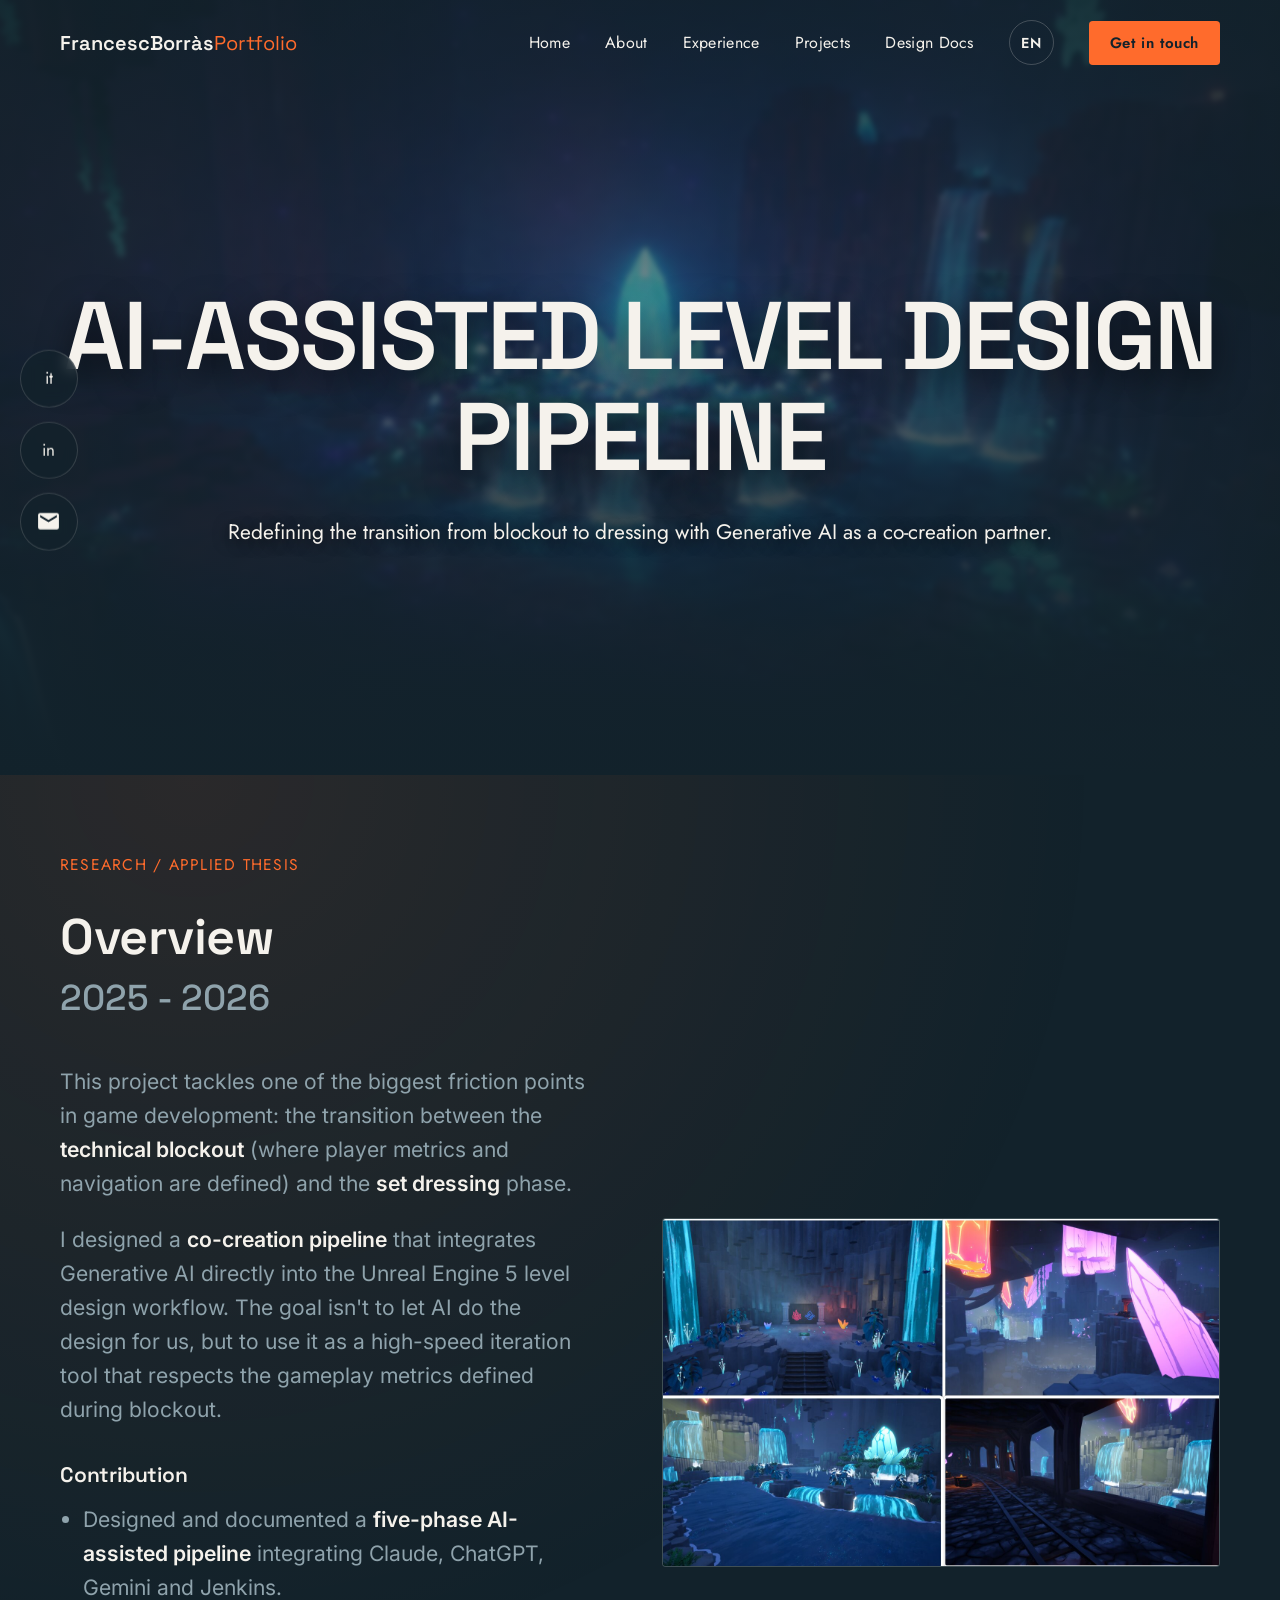
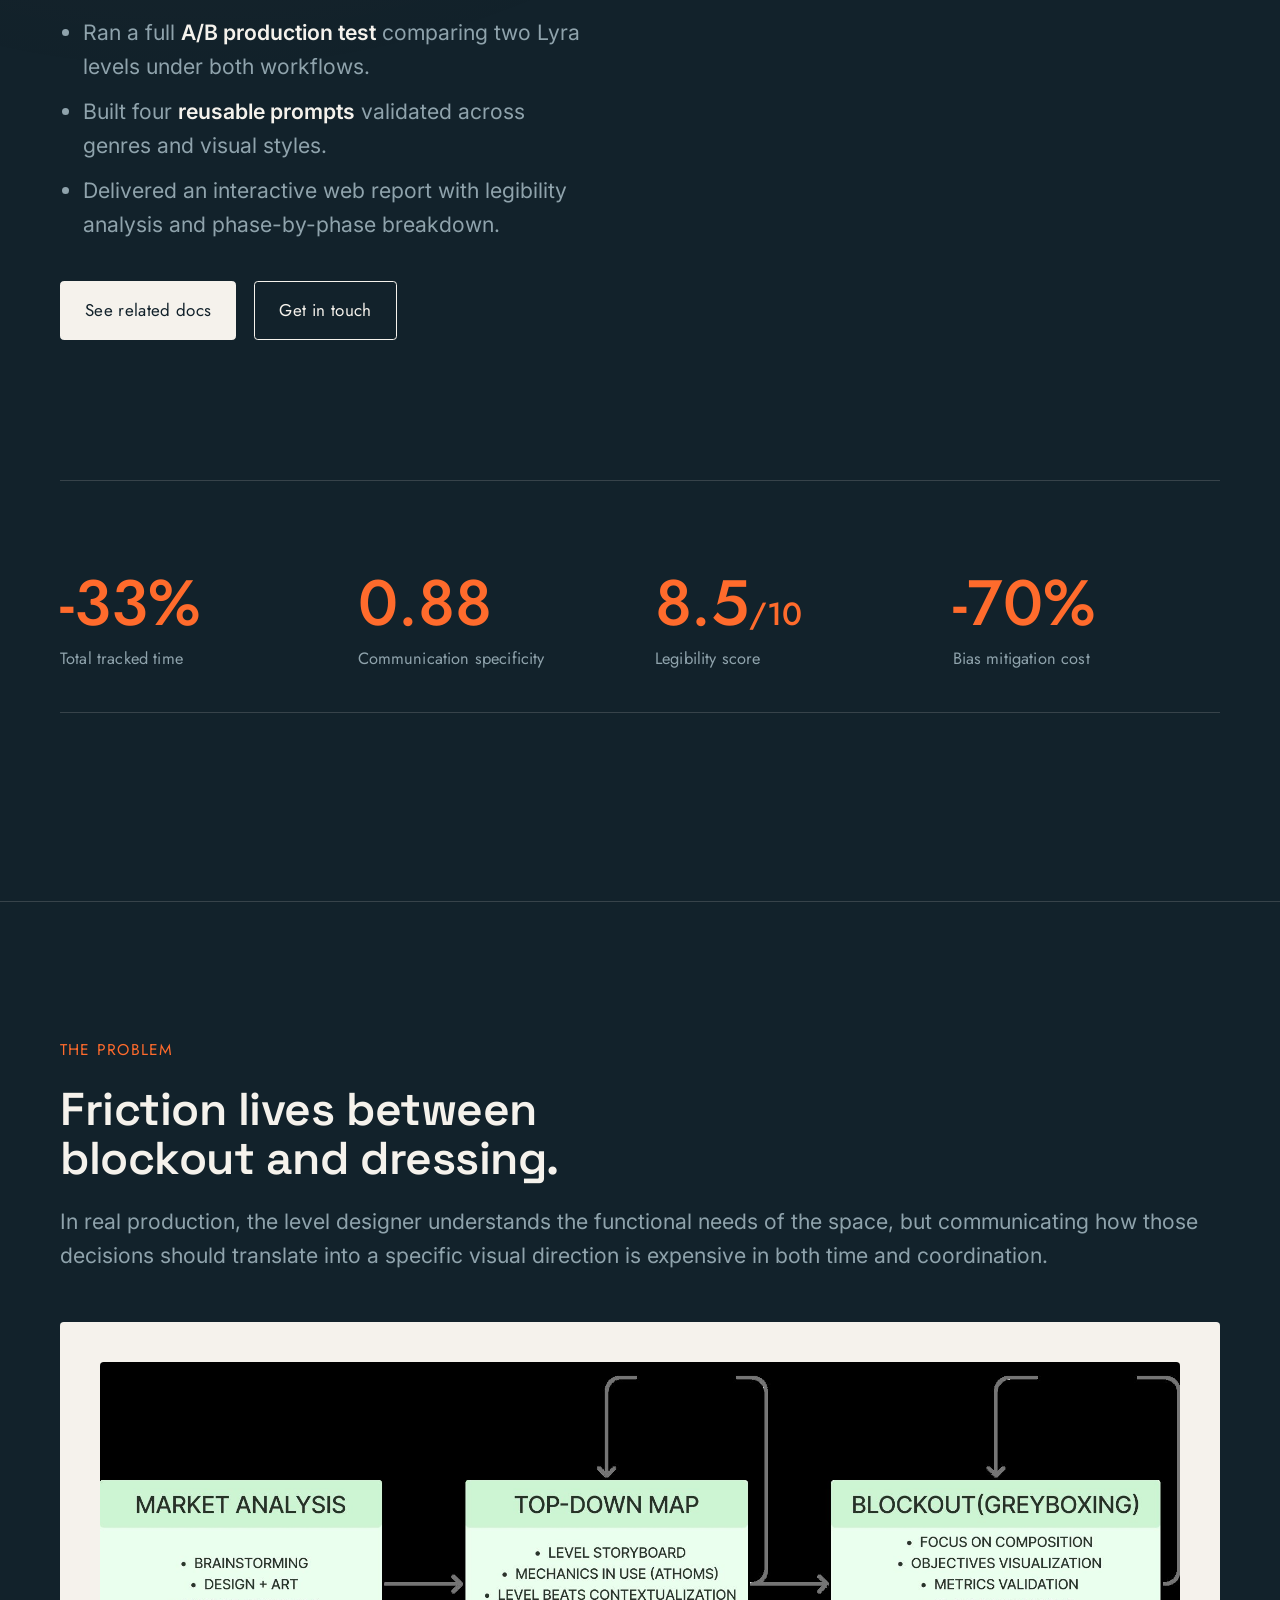
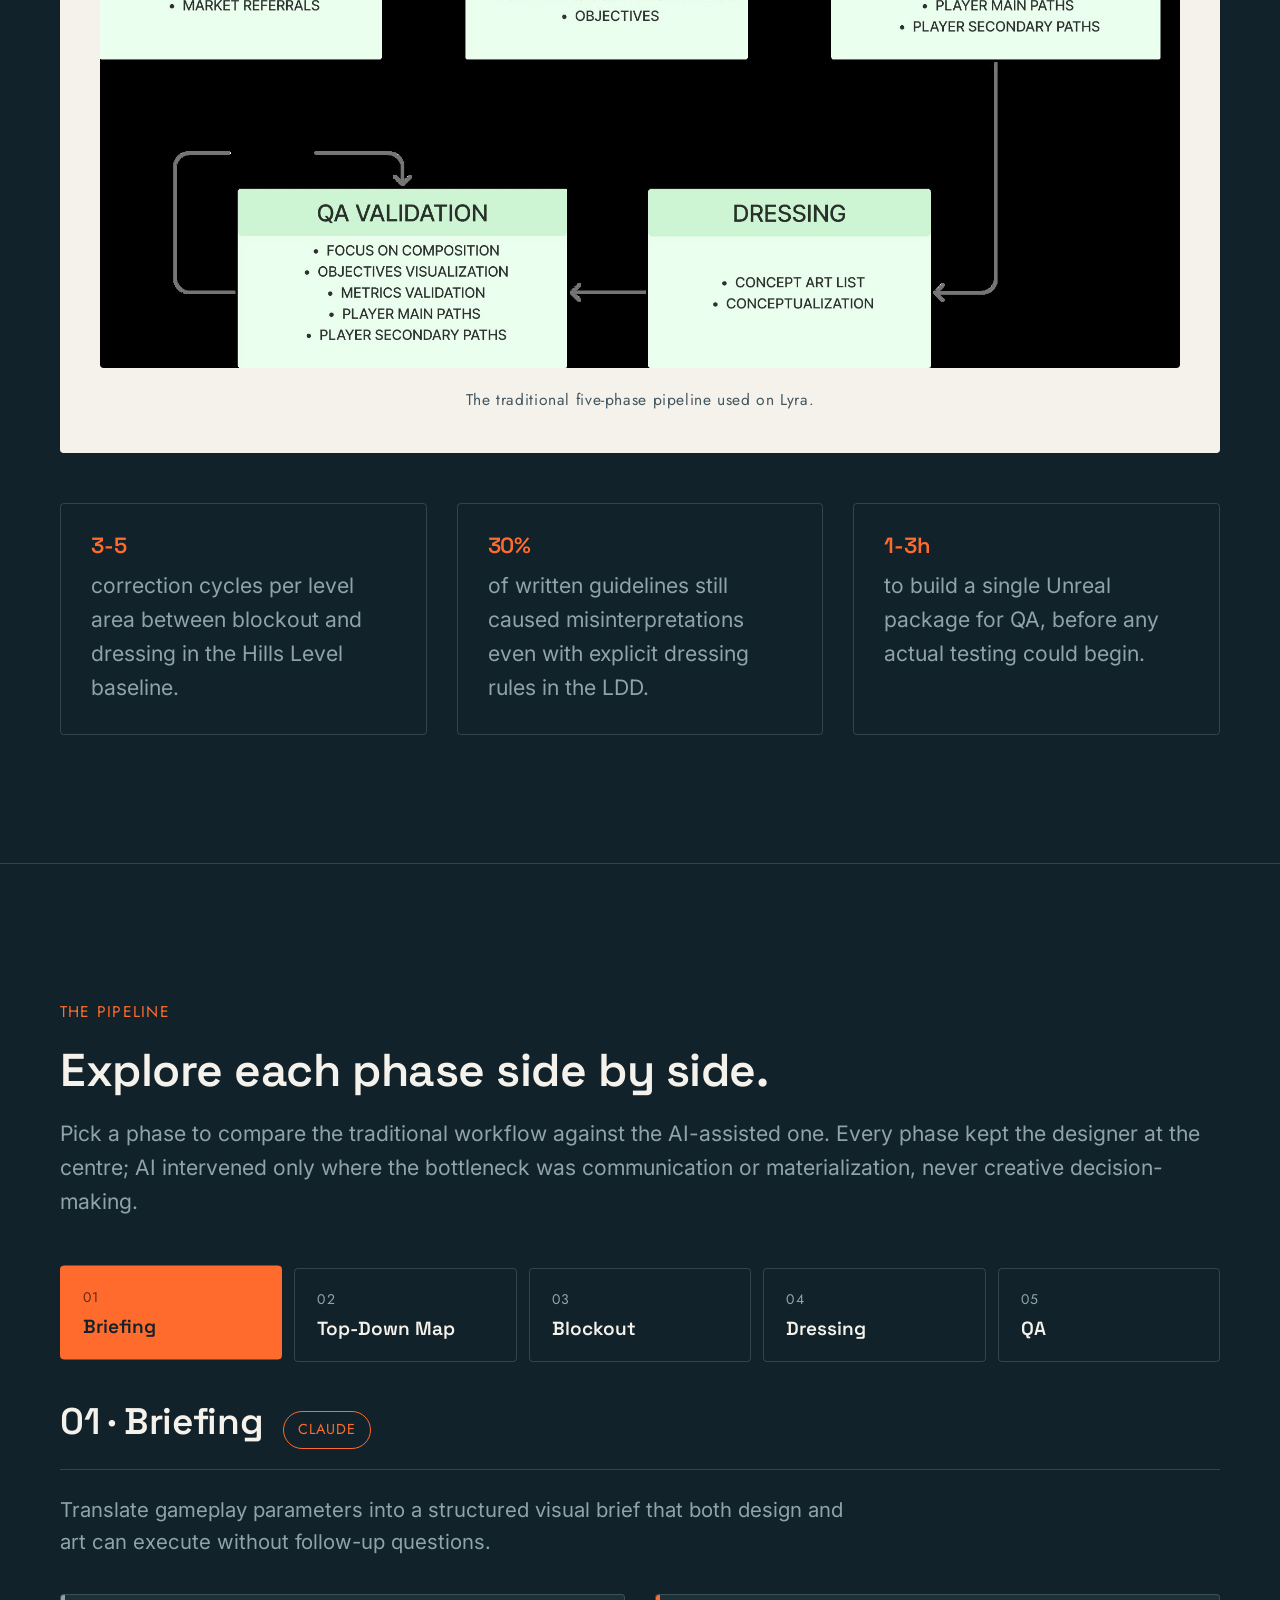
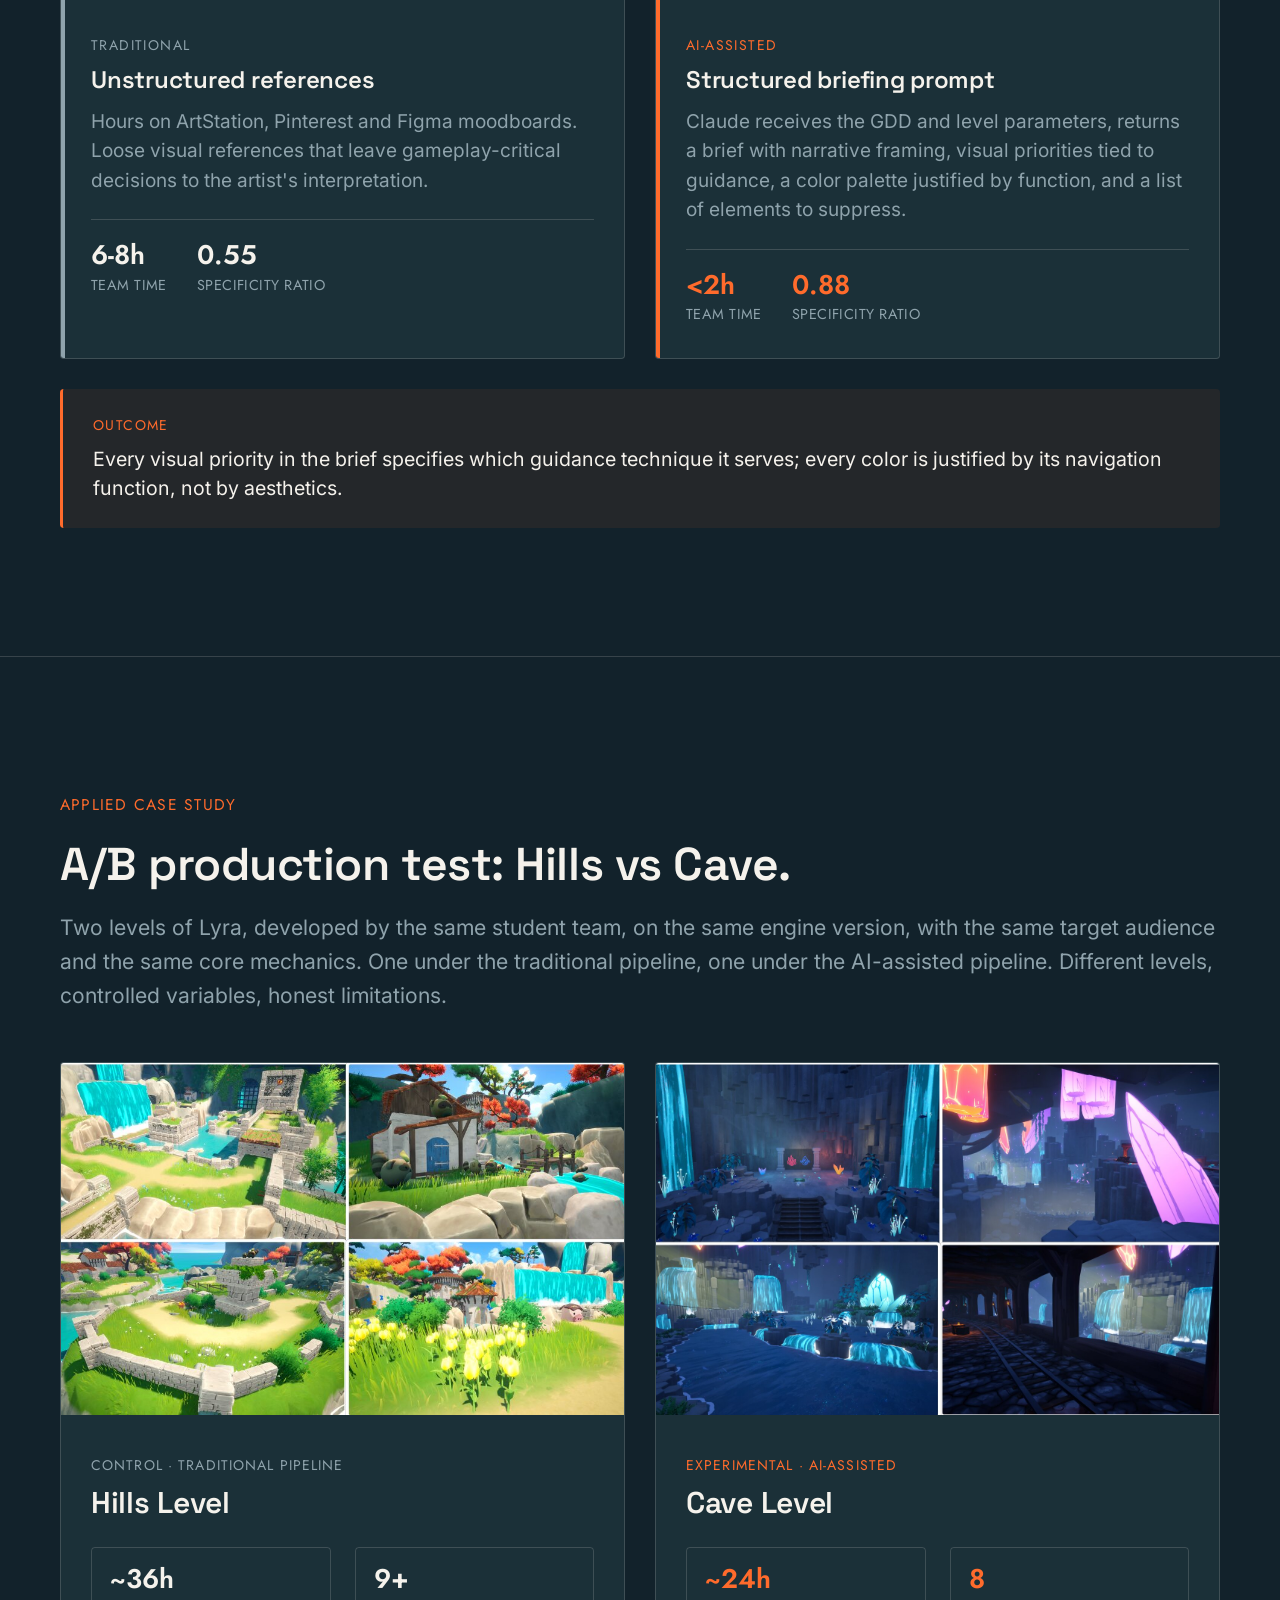
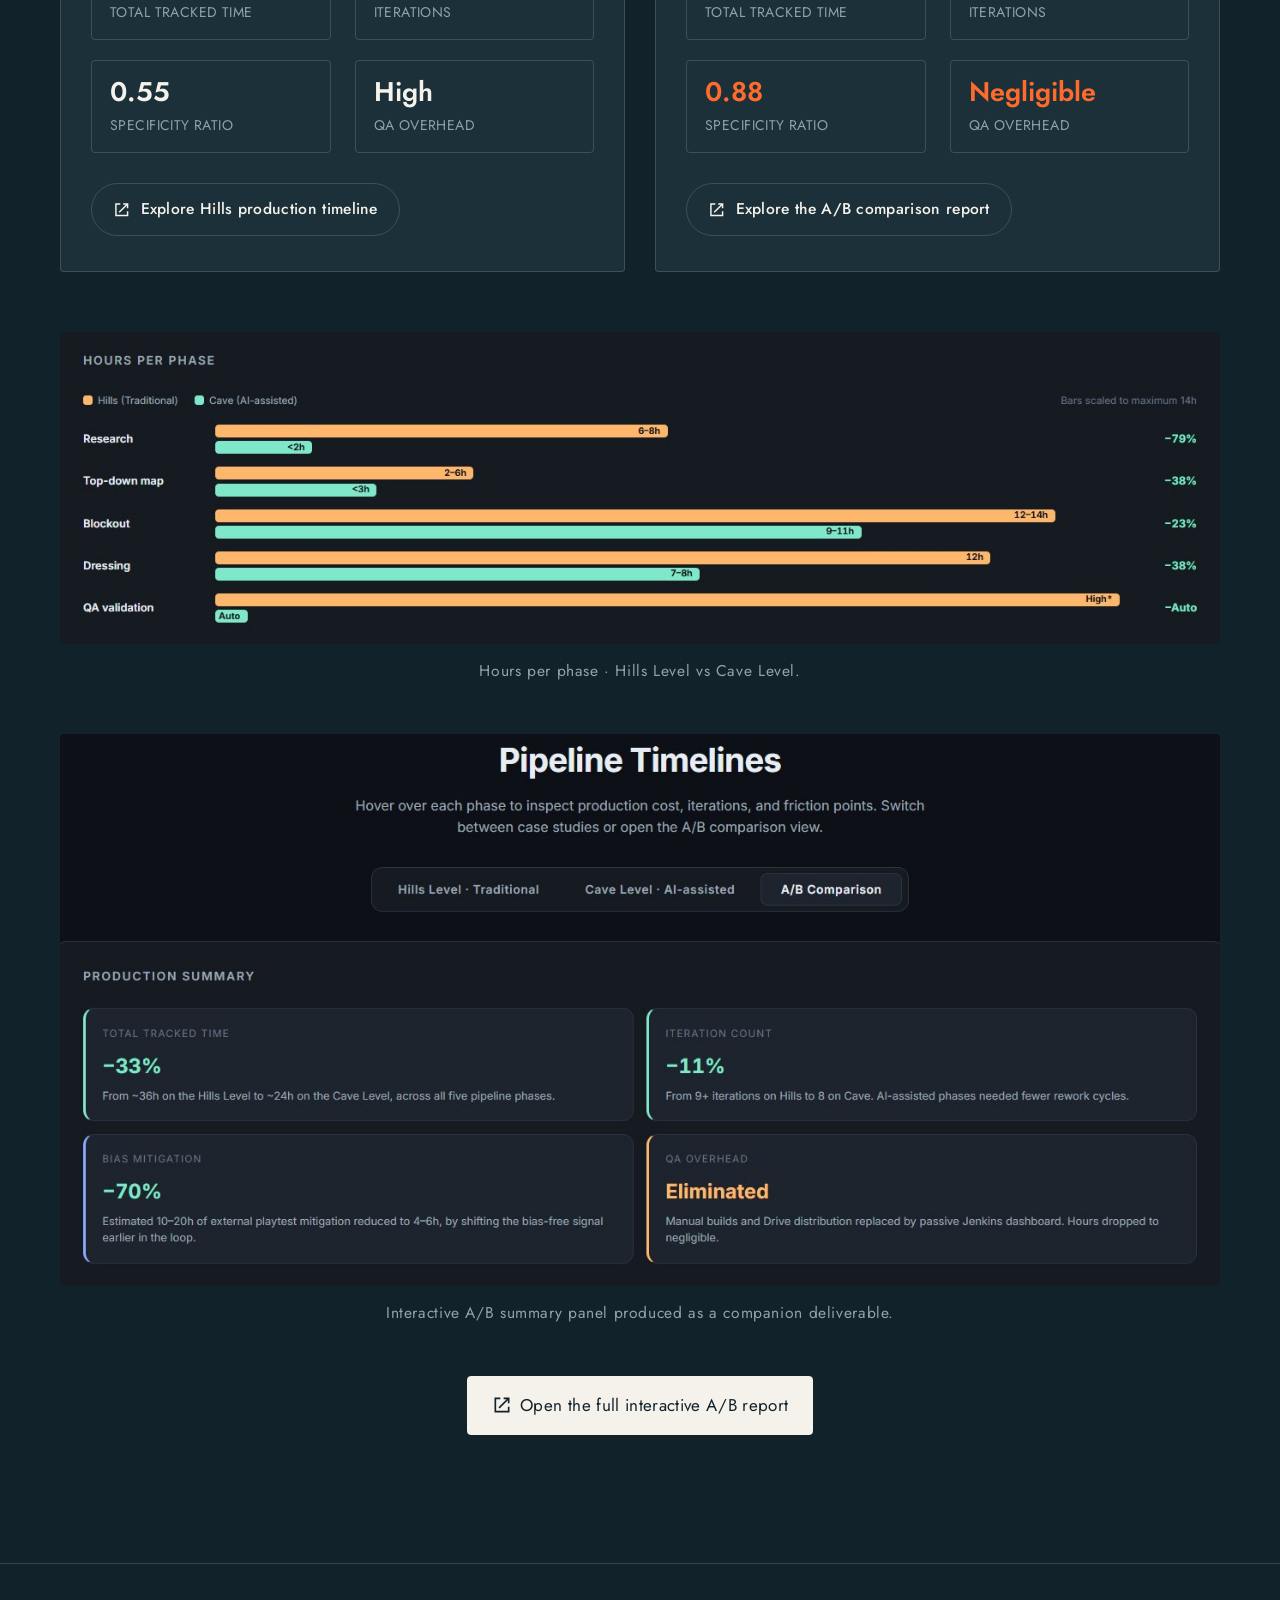
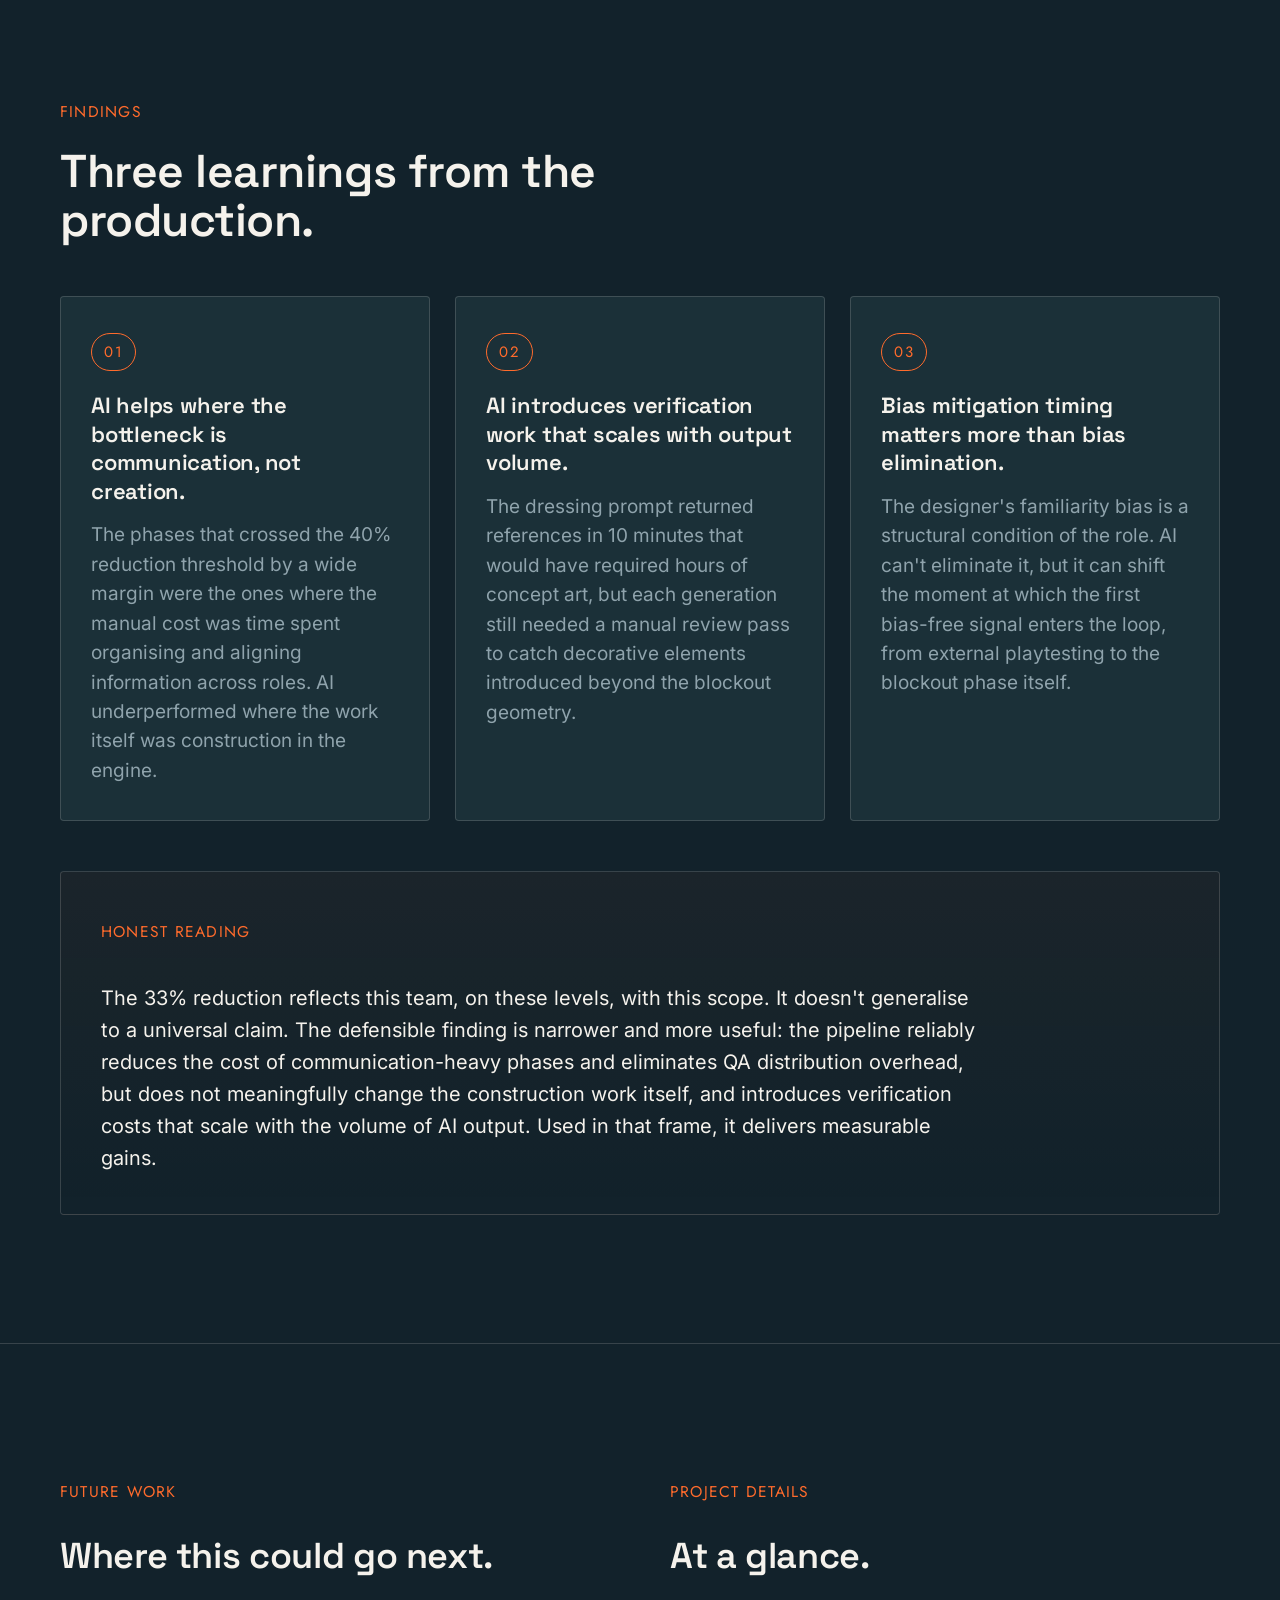
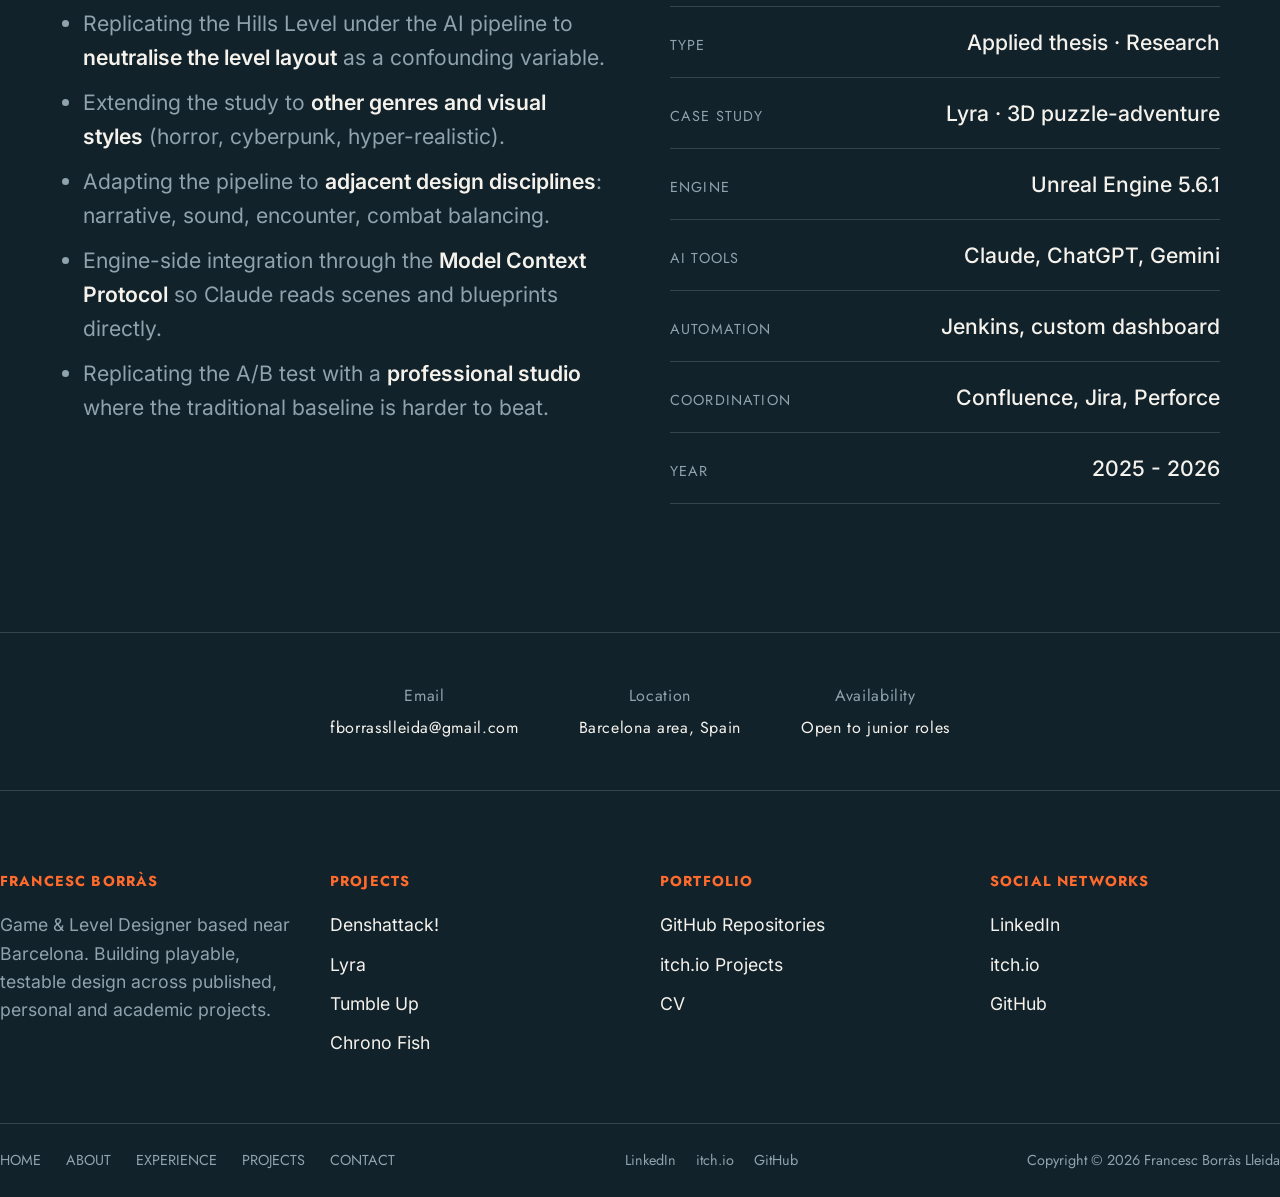
==== commit 7c4cf281: "Changes pre-videos" ====
--- a/proyectos/ai-pipeline.html
+++ b/proyectos/ai-pipeline.html
@@ -16,7 +16,7 @@
 <link rel="preconnect" href="https://fonts.googleapis.com">
 <link rel="preconnect" href="https://fonts.gstatic.com" crossorigin>
 <link href="https://fonts.googleapis.com/css2?family=Space+Grotesk:wght@500;600;700&family=Inter:wght@400;500;600&family=Jost:wght@400;500;600&display=swap" rel="stylesheet">
-<link rel="stylesheet" href="../css/style.css?v=18">
+<link rel="stylesheet" href="../css/style.css?v=19">
 <script>
 (function(){
   try {
--- a/css/style.css
+++ b/css/style.css
@@ -57,8 +57,9 @@
   html { scroll-behavior: auto; }
   * { animation-duration: 0.01ms !important; animation-iteration-count: 1 !important; transition-duration: 0.01ms !important; }
 }
+
 html {
-    zoom: 1.20;
+    zoom: 1.25;
 }
 
 body {
@@ -1428,6 +1429,7 @@
   transition: background 0.22s ease, transform 0.22s ease, color 0.22s ease;
 }
 .store-link svg { width: 26px; height: 26px; }
+.store-link img { width: 26px; height: 26px; display: block; }
 .store-link:hover,
 .store-link:focus-visible {
   background: var(--pine-soft);
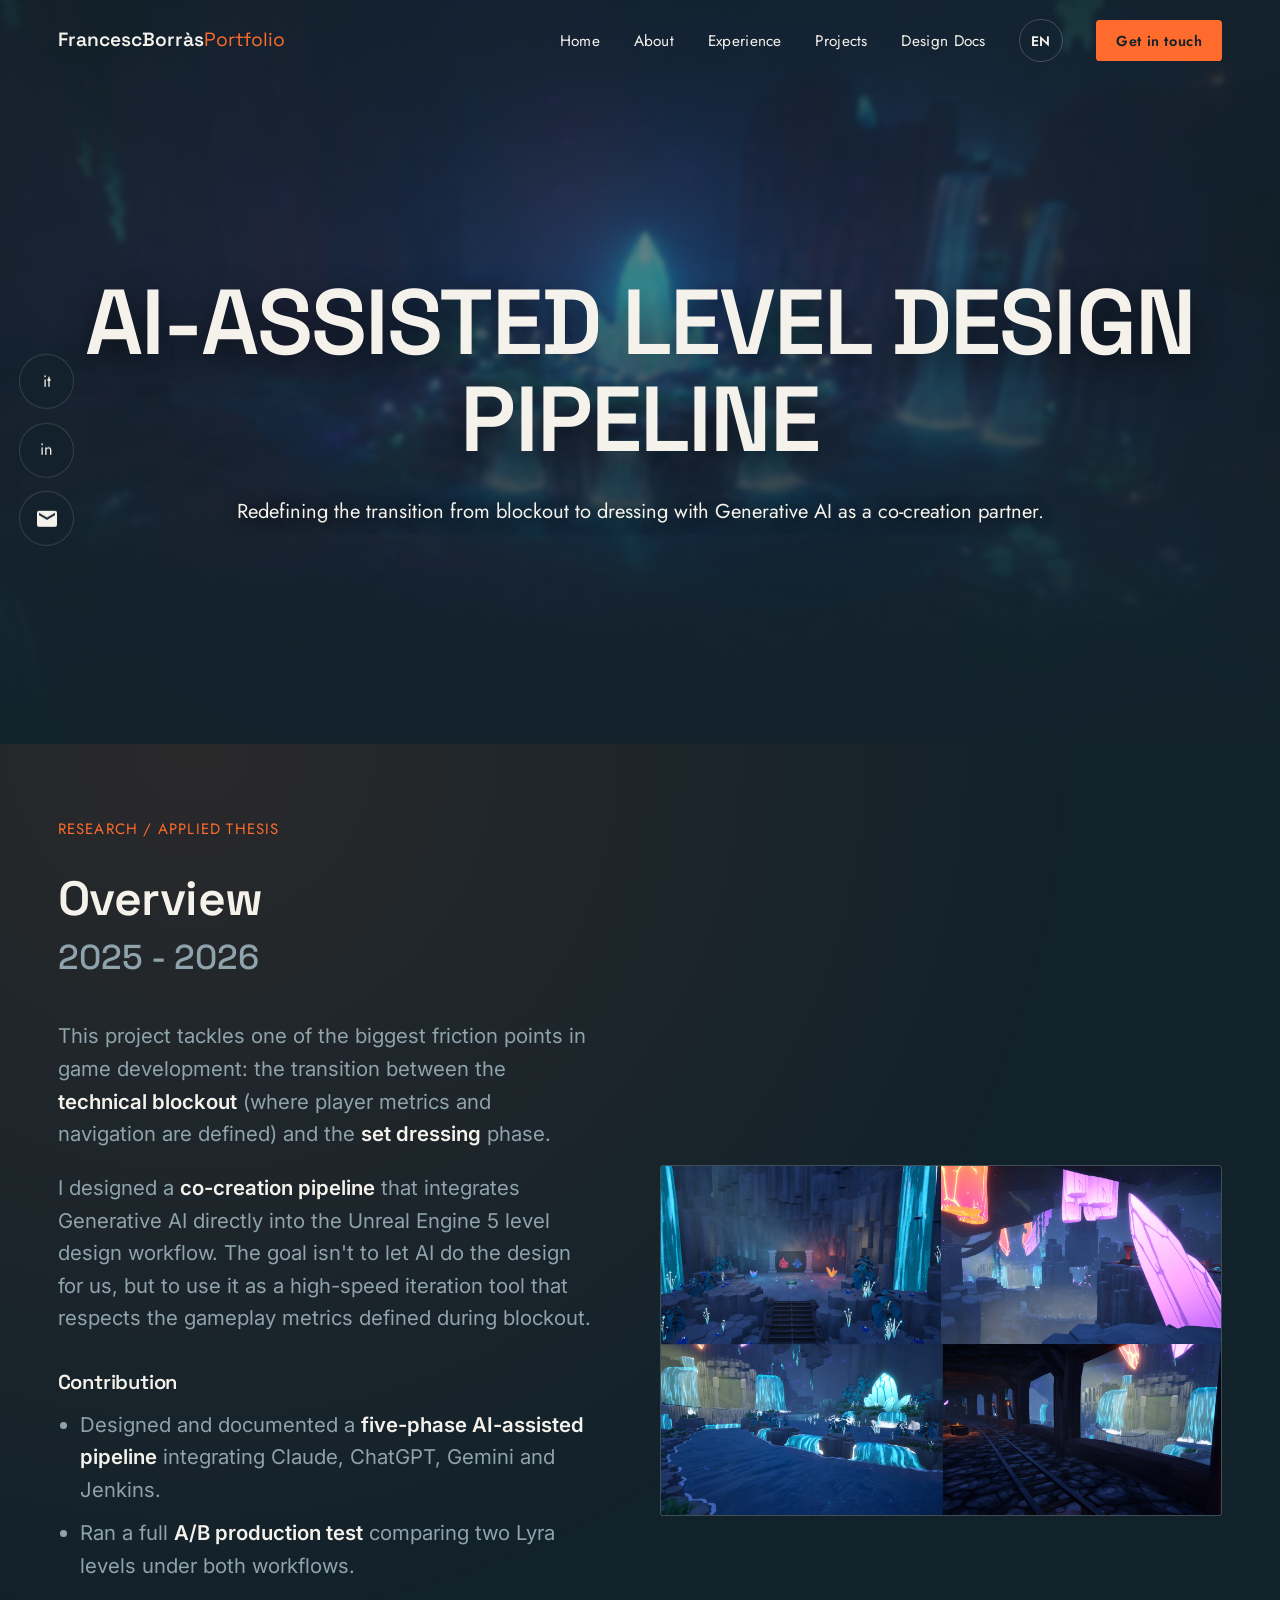
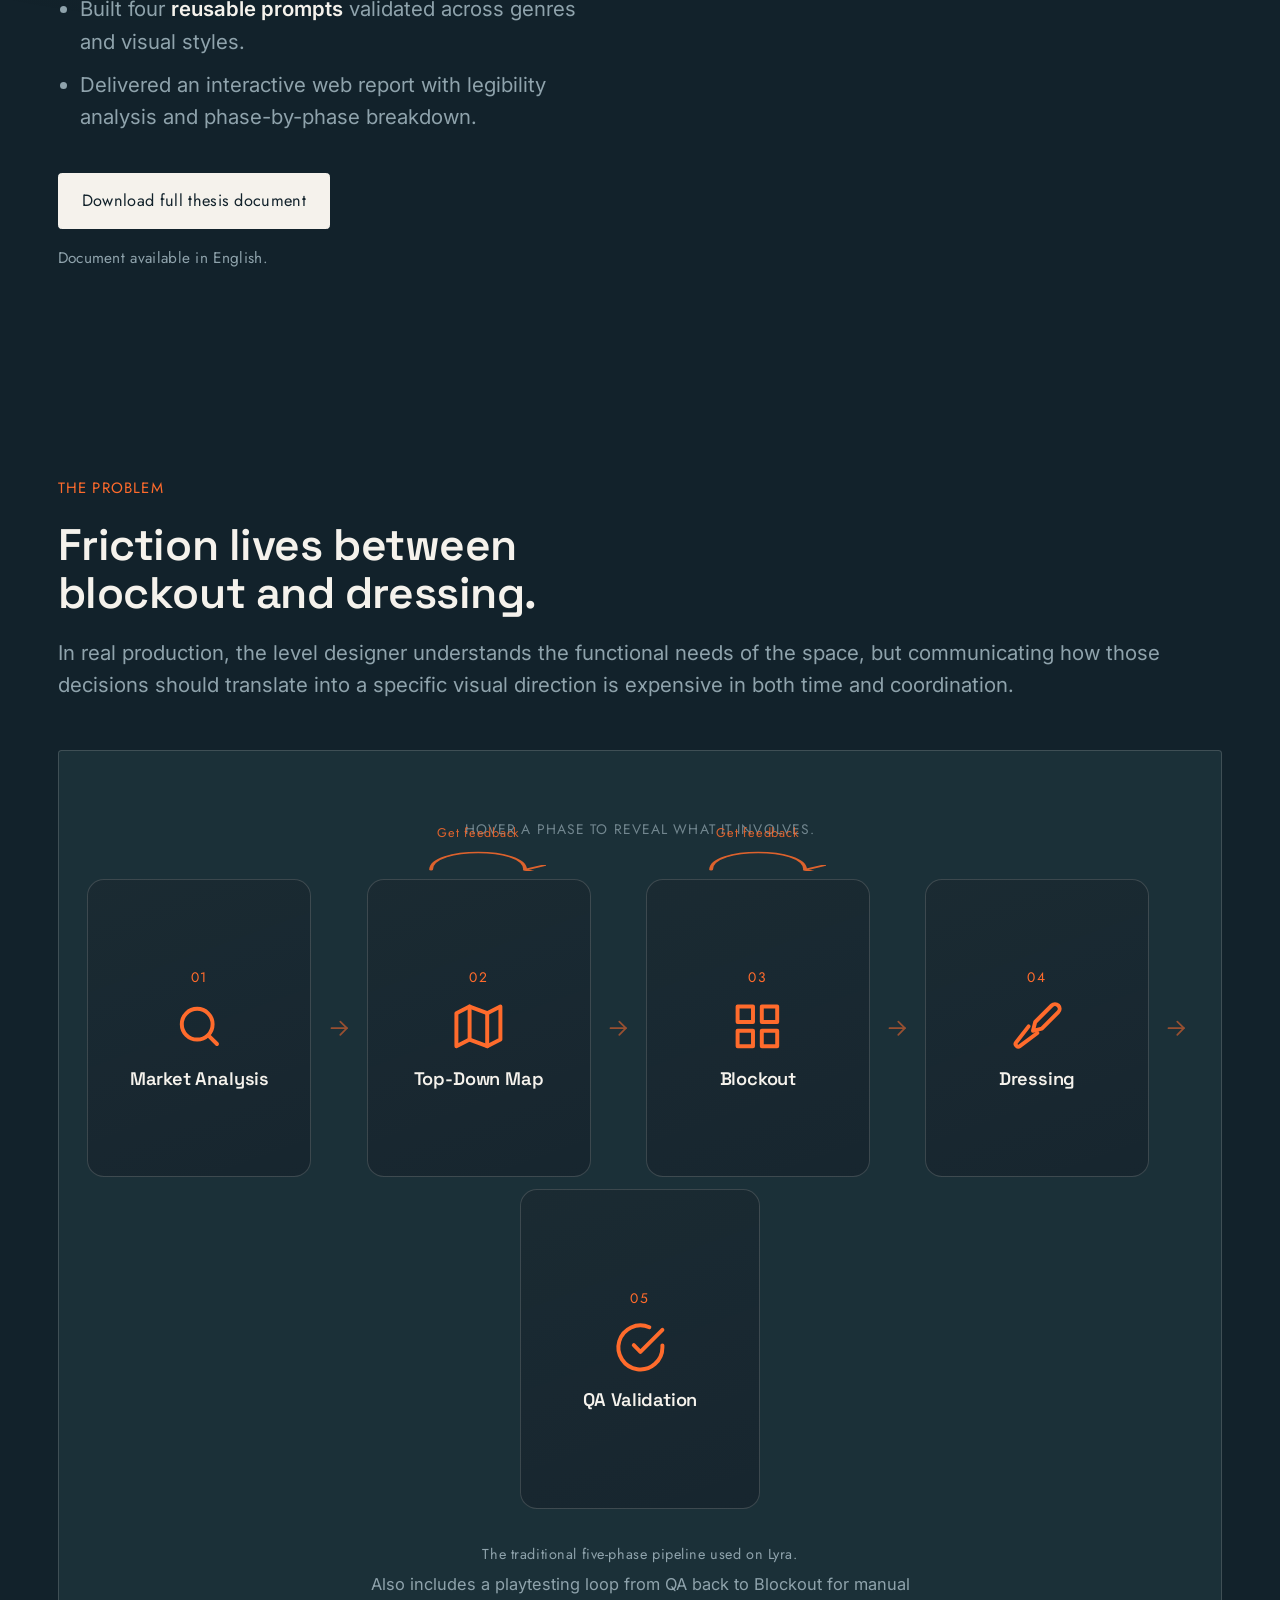
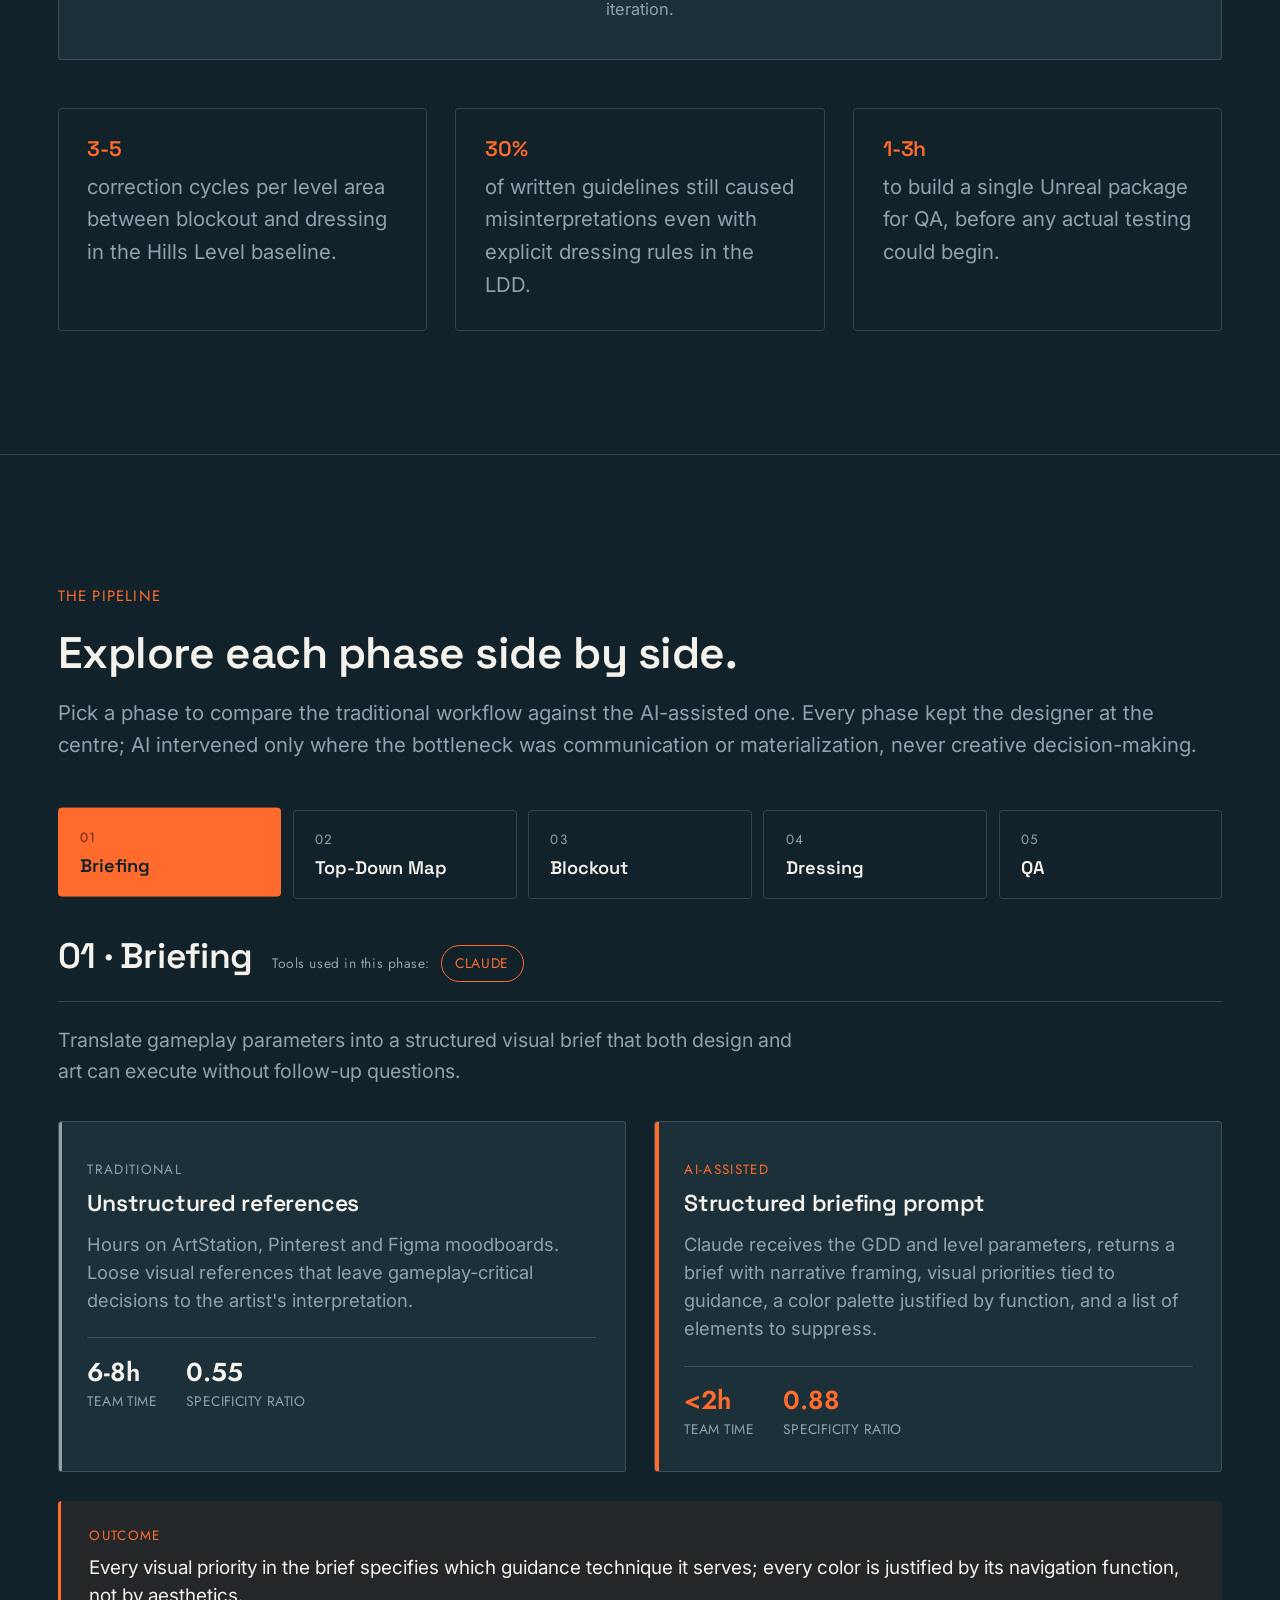
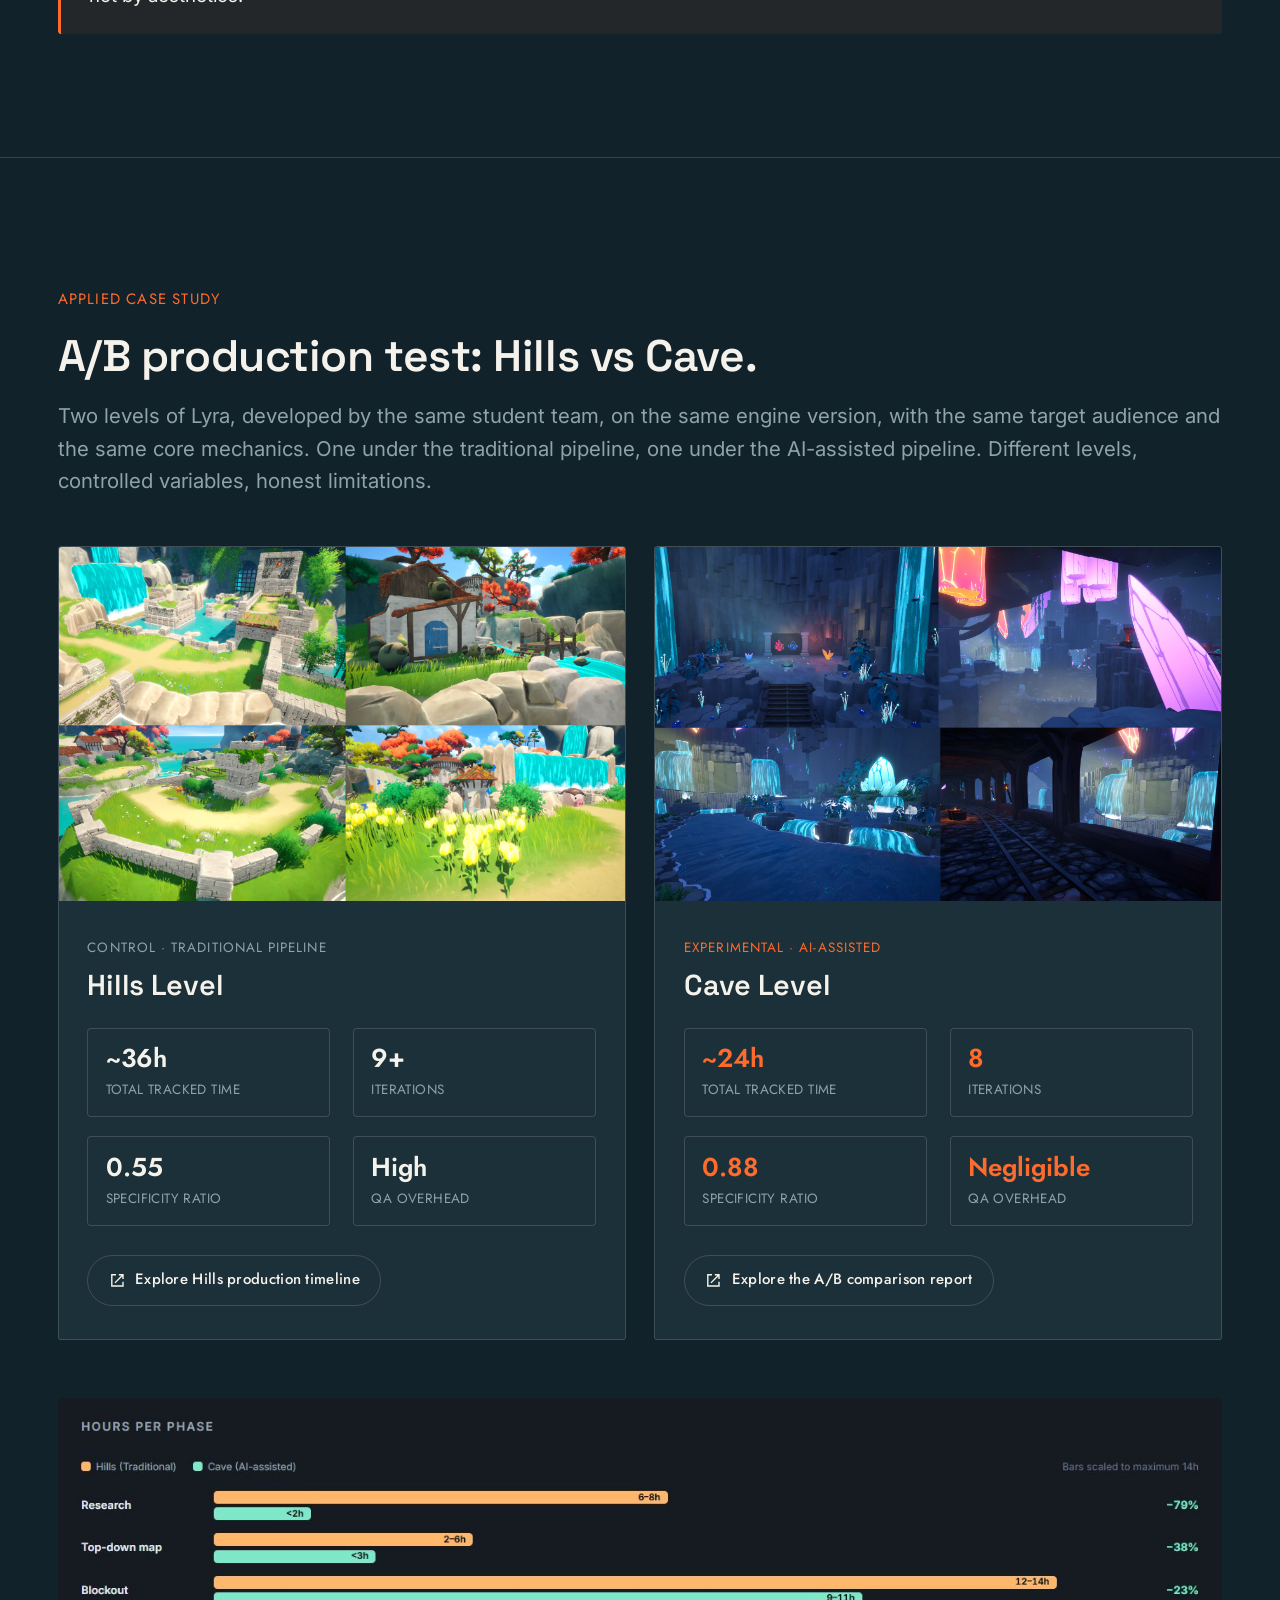
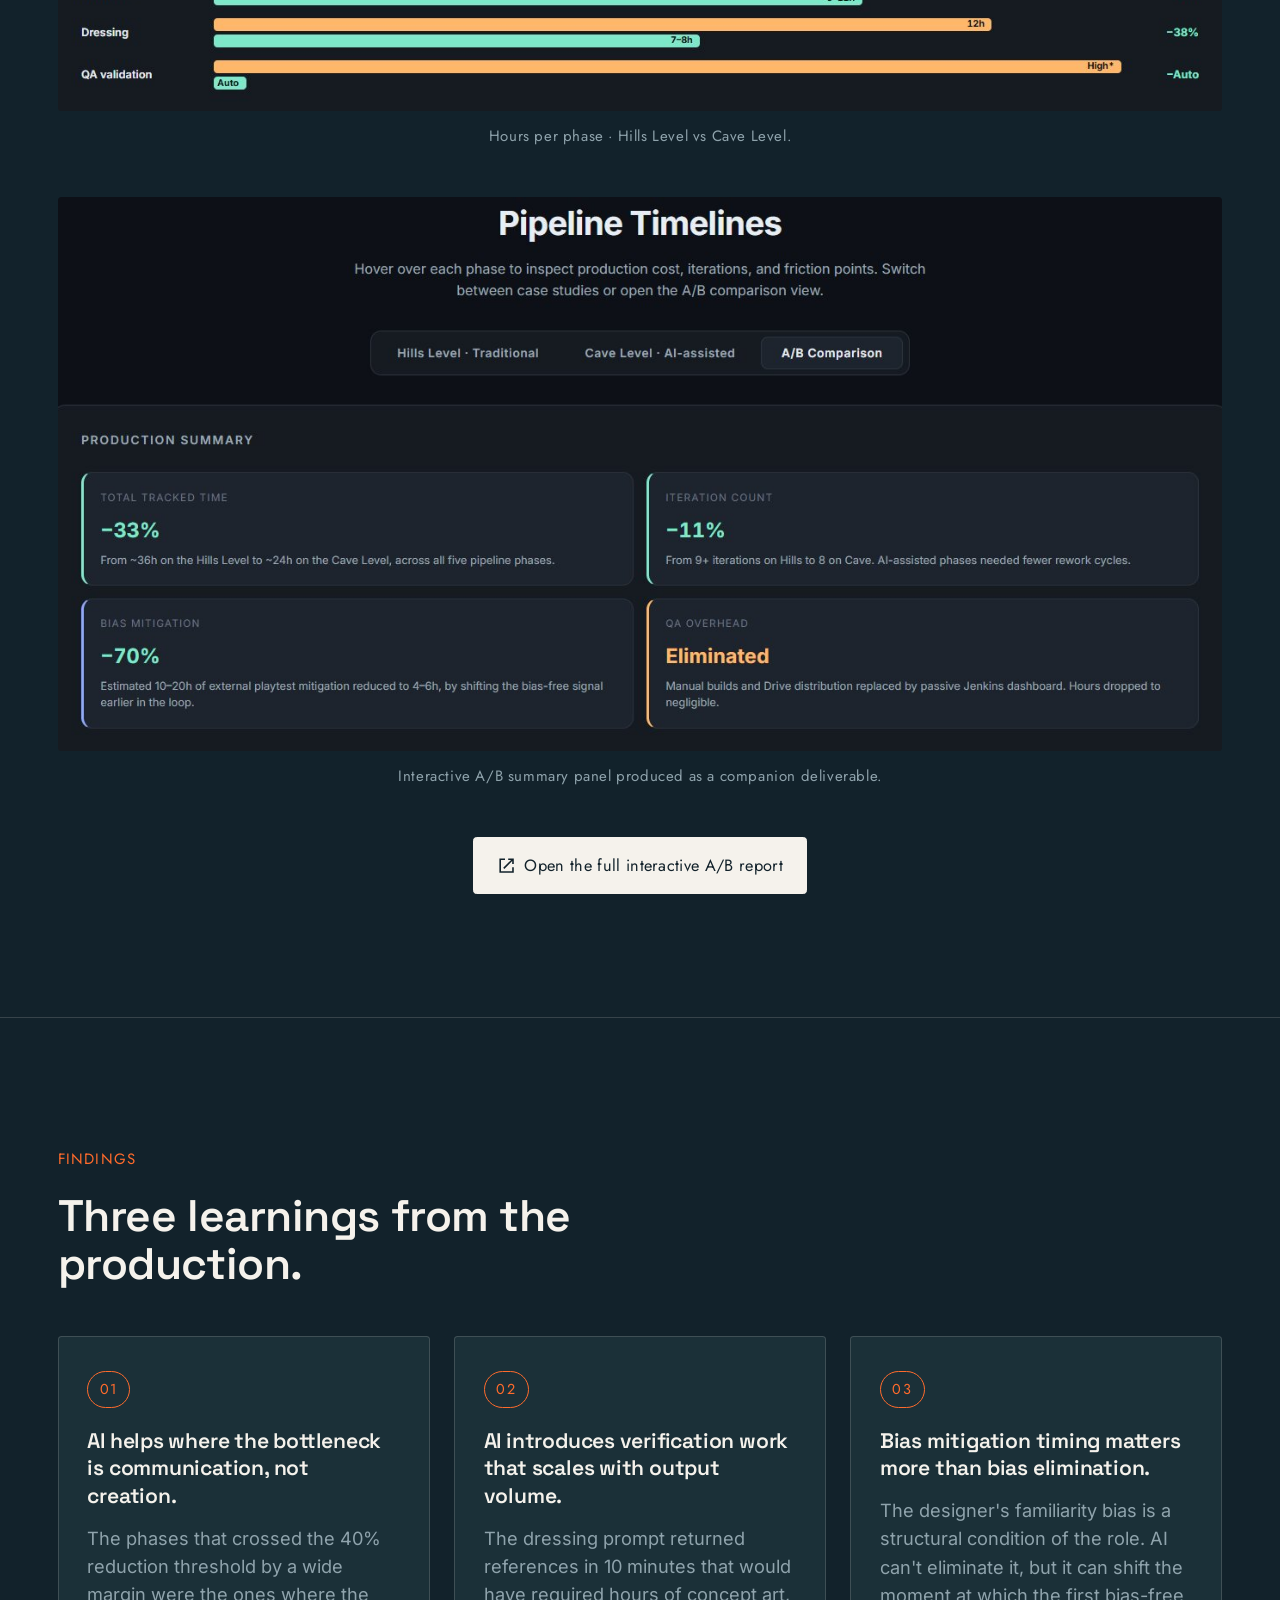
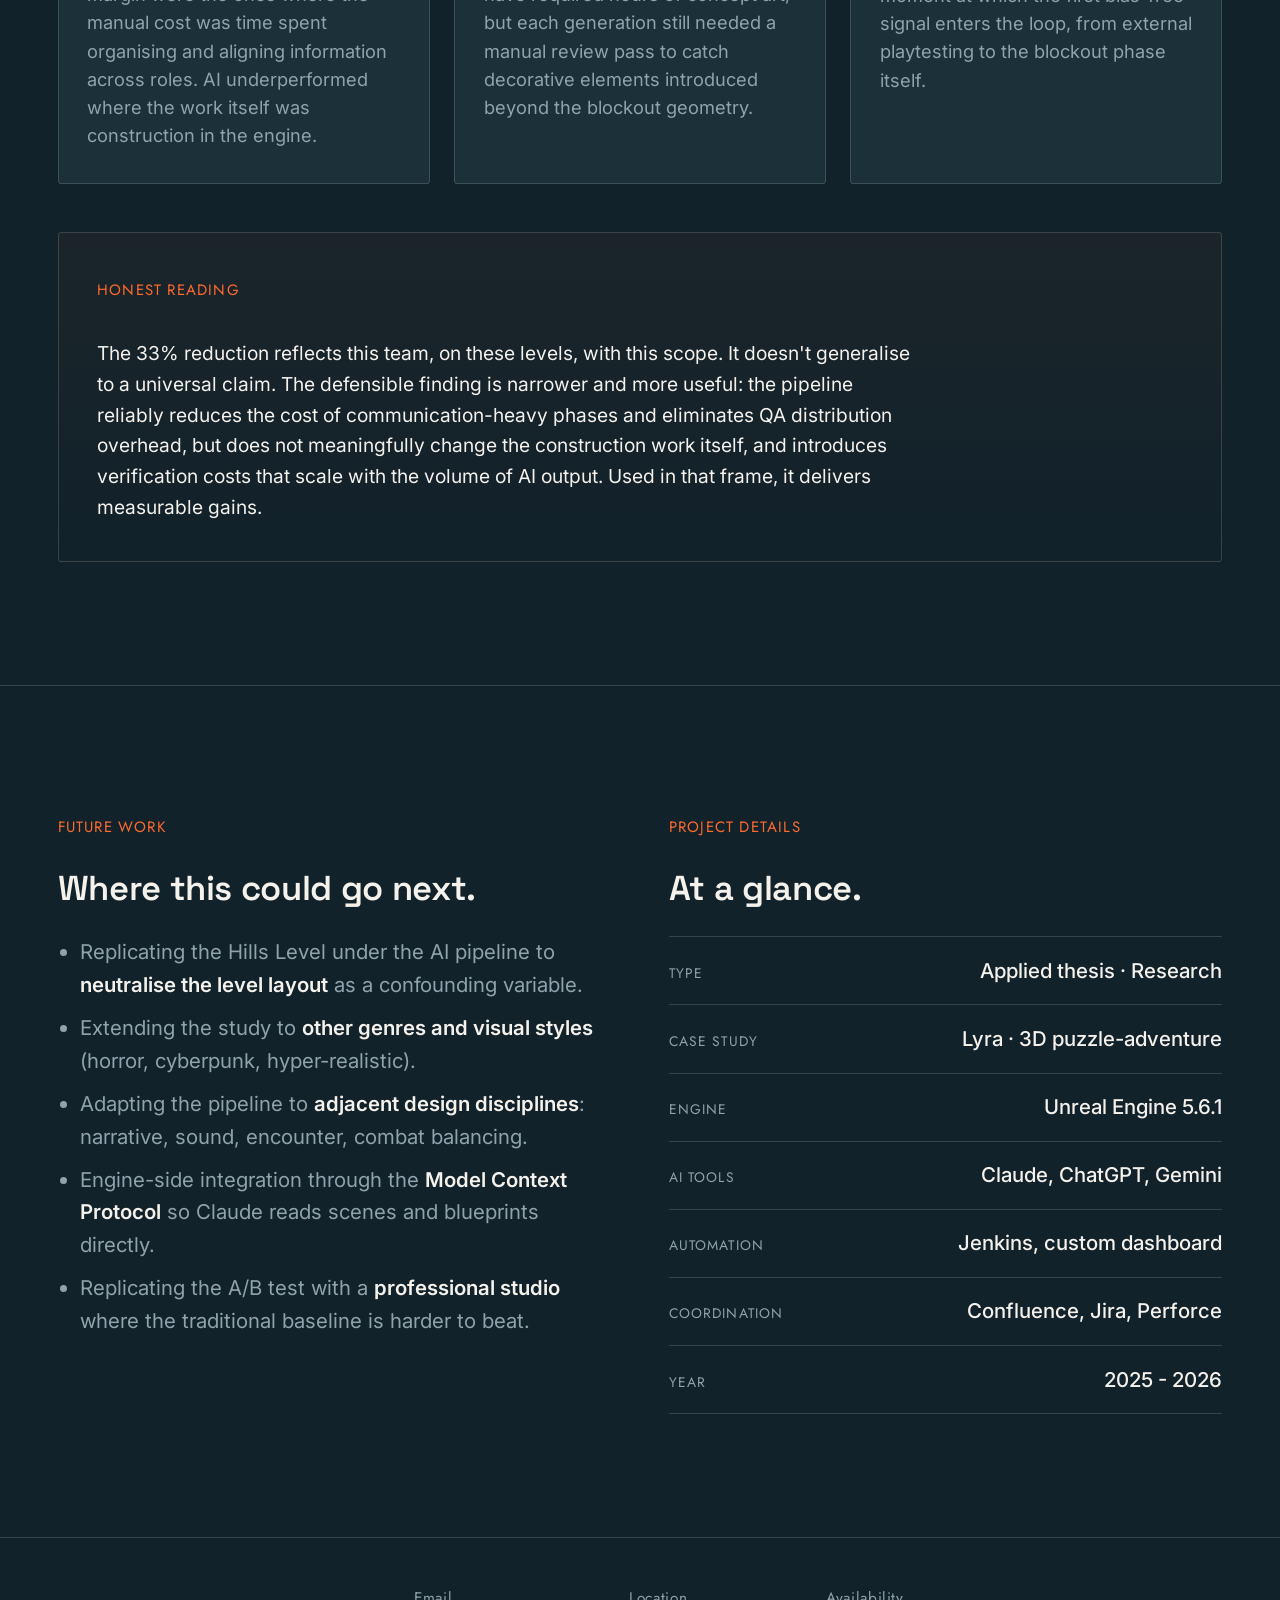
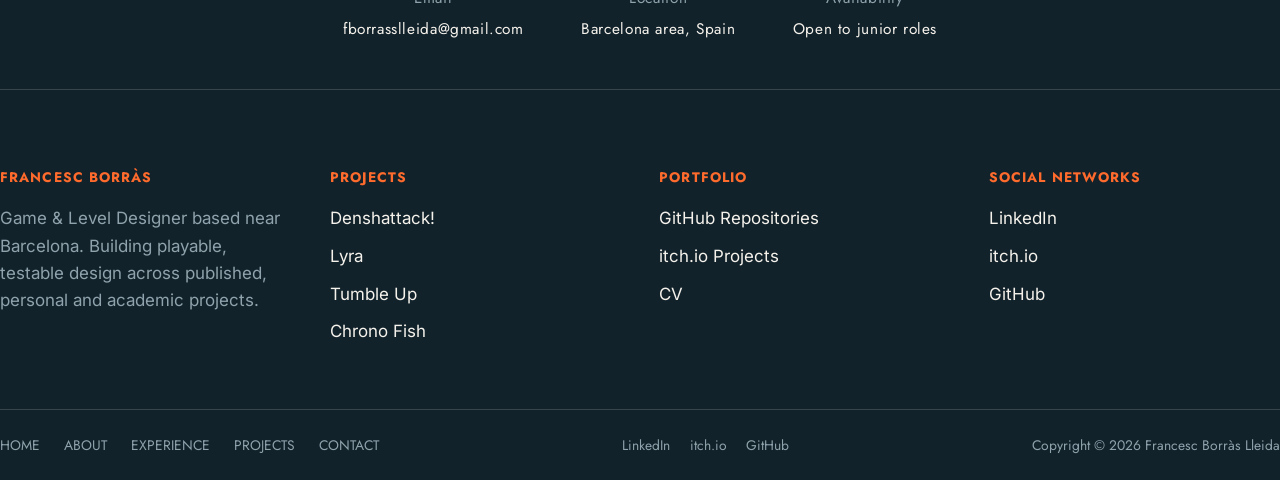
==== commit 69dfb98c: "changes pre chatGPT" ====
--- a/proyectos/ai-pipeline.html
+++ b/proyectos/ai-pipeline.html
@@ -16,7 +16,7 @@
 <link rel="preconnect" href="https://fonts.googleapis.com">
 <link rel="preconnect" href="https://fonts.gstatic.com" crossorigin>
 <link href="https://fonts.googleapis.com/css2?family=Space+Grotesk:wght@500;600;700&family=Inter:wght@400;500;600&family=Jost:wght@400;500;600&display=swap" rel="stylesheet">
-<link rel="stylesheet" href="../css/style.css?v=19">
+<link rel="stylesheet" href="../css/style.css?v=23">
 <script>
 (function(){
   try {
@@ -99,9 +99,9 @@
         </ul>
 
         <div class="project-actions">
-          <a class="btn btn-solid" href="../index.html#docs" data-i18n="ai.btn_see_docs">See related docs</a>
-          <a class="btn btn-outline" href="../index.html#contact">Get in touch</a>
-        </div>
+          <a class="btn btn-solid" href="https://drive.google.com/file/d/1kO4JErDM4qnyb_aj34caIzRyu6ndUDxE/view?usp=sharing" target="_blank" rel="noopener" data-i18n="ai.btn_download_thesis">Download full thesis document</a>
+        </div>
+        <p class="doc-lang-note" data-i18n="ai.doc_lang_note">Document available in English.</p>
       </div>
 
       <div class="project-media">
@@ -111,22 +111,6 @@
       </div>
     </div>
   </section>
-
-  <!-- HEADLINE METRICS -->
-  <section style="padding-top:0;">
-    <div class="wrap">
-      <div class="case-stats">
-        <div class="stat-row">
-          <div class="stat"><span class="num">-33%</span><span class="label" data-i18n="ai.stat1_label">Total tracked time</span></div>
-          <div class="stat"><span class="num">0.88</span><span class="label" data-i18n="ai.stat2_label">Communication specificity</span></div>
-          <div class="stat"><span class="num">8.5<span style="font-size:0.5em;">/10</span></span><span class="label" data-i18n="ai.stat3_label">Legibility score</span></div>
-          <div class="stat"><span class="num">-70%</span><span class="label" data-i18n="ai.stat4_label">Bias mitigation cost</span></div>
-        </div>
-      </div>
-    </div>
-  </section>
-
-  <hr class="rule">
 
   <!-- THE PROBLEM -->
   <section>
@@ -135,9 +119,170 @@
       <h2 style="font-size:clamp(1.7rem,3.4vw,2.3rem); max-width:22ch;" data-i18n="ai.problem_title">Friction lives between blockout and dressing.</h2>
       <p class="section-lede" style="max-width:none;" data-i18n="ai.problem_lede">In real production, the level designer understands the functional needs of the space, but communicating how those decisions should translate into a specific visual direction is expensive in both time and coordination.</p>
 
-      <div class="case-media" style="margin-top:2.5rem; background:#F5F2EC; padding:2rem; border-radius:var(--radius);">
-        <img src="../assets/img/ai-traditional-pipeline.jpg" alt="Traditional Lyra level design pipeline: Market Analysis → Top-Down Map → Blockout → Dressing → QA Validation." style="max-width:100%; margin:0 auto; display:block;">
-        <p style="text-align:center; font-family:var(--font-mono); font-size:0.78rem; color:var(--ink-soft); margin-top:1rem; letter-spacing:0.04em;" data-i18n="ai.problem_caption">The traditional five-phase pipeline used on Lyra.</p>
+      <div class="trad-pipeline" aria-label="Traditional pipeline diagram">
+        <p class="trad-hint" data-i18n="ai.trad_hover_hint">Hover a phase to reveal what it involves.</p>
+
+        <ol class="trad-cards" role="list">
+
+          <li class="trad-card" tabindex="0" style="--i:0">
+            <div class="trad-inner">
+              <div class="trad-front">
+                <span class="trad-num">01</span>
+                <div class="trad-icon" aria-hidden="true">
+                  <svg viewBox="0 0 24 24" fill="none" stroke="currentColor" stroke-width="1.8" stroke-linecap="round" stroke-linejoin="round">
+                    <circle cx="11" cy="11" r="7"/>
+                    <path d="m20 20-3.5-3.5"/>
+                  </svg>
+                </div>
+                <h4 data-i18n="ai.trad_p1_name">Market Analysis</h4>
+              </div>
+              <div class="trad-back">
+                <h5 data-i18n="ai.trad_p1_name">Market Analysis</h5>
+                <ul>
+                  <li data-i18n="ai.trad_p1_b1">Brainstorming</li>
+                  <li data-i18n="ai.trad_p1_b2">Design + Art</li>
+                  <li data-i18n="ai.trad_p1_b3">Market referrals</li>
+                </ul>
+              </div>
+            </div>
+          </li>
+
+          <li class="trad-arrow" aria-hidden="true">
+            <svg viewBox="0 0 24 24" fill="none" stroke="currentColor" stroke-width="1.6" stroke-linecap="round" stroke-linejoin="round"><path d="M5 12h14"/><path d="m13 6 6 6-6 6"/></svg>
+          </li>
+
+          <li class="trad-card has-loop" tabindex="0" style="--i:1">
+            <span class="trad-selfloop" aria-hidden="true">
+              <span class="loop-label" data-i18n="ai.trad_loop_feedback">Get feedback</span>
+              <svg viewBox="0 0 80 30" preserveAspectRatio="none">
+                <defs>
+                  <marker id="trad-arrow-down" viewBox="0 0 10 10" refX="5" refY="8" markerWidth="7" markerHeight="7" orient="auto">
+                    <path d="M0 0 L5 8 L10 0" fill="none" stroke="currentColor" stroke-width="1.6" stroke-linecap="round" stroke-linejoin="round"/>
+                  </marker>
+                </defs>
+                <path d="M20 28 C 20 2, 60 2, 60 28" fill="none" stroke="currentColor" stroke-width="1.6" stroke-linecap="round" marker-end="url(#trad-arrow-down)"/>
+              </svg>
+            </span>
+            <div class="trad-inner">
+              <div class="trad-front">
+                <span class="trad-num">02</span>
+                <div class="trad-icon" aria-hidden="true">
+                  <svg viewBox="0 0 24 24" fill="none" stroke="currentColor" stroke-width="1.8" stroke-linecap="round" stroke-linejoin="round">
+                    <polygon points="2 6 2 21 8 18 16 21 22 18 22 3 16 6 8 3 2 6"/>
+                    <line x1="8" y1="3" x2="8" y2="18"/>
+                    <line x1="16" y1="6" x2="16" y2="21"/>
+                  </svg>
+                </div>
+                <h4 data-i18n="ai.trad_p2_name">Top-Down Map</h4>
+              </div>
+              <div class="trad-back">
+                <h5 data-i18n="ai.trad_p2_name">Top-Down Map</h5>
+                <ul>
+                  <li data-i18n="ai.trad_p2_b1">Level storyboard</li>
+                  <li data-i18n="ai.trad_p2_b2">Mechanics in use (atoms)</li>
+                  <li data-i18n="ai.trad_p2_b3">Level beats contextualization</li>
+                  <li data-i18n="ai.trad_p2_b4">Objectives</li>
+                </ul>
+              </div>
+            </div>
+          </li>
+
+          <li class="trad-arrow" aria-hidden="true">
+            <svg viewBox="0 0 24 24" fill="none" stroke="currentColor" stroke-width="1.6" stroke-linecap="round" stroke-linejoin="round"><path d="M5 12h14"/><path d="m13 6 6 6-6 6"/></svg>
+          </li>
+
+          <li class="trad-card has-loop" tabindex="0" style="--i:2">
+            <span class="trad-selfloop" aria-hidden="true">
+              <span class="loop-label" data-i18n="ai.trad_loop_feedback">Get feedback</span>
+              <svg viewBox="0 0 80 30" preserveAspectRatio="none">
+                <path d="M20 28 C 20 2, 60 2, 60 28" fill="none" stroke="currentColor" stroke-width="1.6" stroke-linecap="round" marker-end="url(#trad-arrow-down)"/>
+              </svg>
+            </span>
+            <div class="trad-inner">
+              <div class="trad-front">
+                <span class="trad-num">03</span>
+                <div class="trad-icon" aria-hidden="true">
+                  <svg viewBox="0 0 24 24" fill="none" stroke="currentColor" stroke-width="1.8" stroke-linecap="round" stroke-linejoin="round">
+                    <rect x="3" y="3" width="7" height="7"/>
+                    <rect x="14" y="3" width="7" height="7"/>
+                    <rect x="14" y="14" width="7" height="7"/>
+                    <rect x="3" y="14" width="7" height="7"/>
+                  </svg>
+                </div>
+                <h4 data-i18n="ai.trad_p3_name">Blockout</h4>
+              </div>
+              <div class="trad-back">
+                <h5 data-i18n="ai.trad_p3_name">Blockout</h5>
+                <ul>
+                  <li data-i18n="ai.trad_p3_b1">Focus on composition</li>
+                  <li data-i18n="ai.trad_p3_b2">Objectives visualization</li>
+                  <li data-i18n="ai.trad_p3_b3">Metrics validation</li>
+                  <li data-i18n="ai.trad_p3_b4">Player main paths</li>
+                  <li data-i18n="ai.trad_p3_b5">Player secondary paths</li>
+                </ul>
+              </div>
+            </div>
+          </li>
+
+          <li class="trad-arrow" aria-hidden="true">
+            <svg viewBox="0 0 24 24" fill="none" stroke="currentColor" stroke-width="1.6" stroke-linecap="round" stroke-linejoin="round"><path d="M5 12h14"/><path d="m13 6 6 6-6 6"/></svg>
+          </li>
+
+          <li class="trad-card" tabindex="0" style="--i:3">
+            <div class="trad-inner">
+              <div class="trad-front">
+                <span class="trad-num">04</span>
+                <div class="trad-icon" aria-hidden="true">
+                  <svg viewBox="0 0 24 24" fill="none" stroke="currentColor" stroke-width="1.8" stroke-linecap="round" stroke-linejoin="round">
+                    <path d="M18.5 2.5a2.12 2.12 0 0 1 3 3L14 13l-4 1 1-4 7.5-7.5z"/>
+                    <path d="M12 15 4 21c-1 .8-2.5-.7-1.7-1.7L8 12"/>
+                  </svg>
+                </div>
+                <h4 data-i18n="ai.trad_p4_name">Dressing</h4>
+              </div>
+              <div class="trad-back">
+                <h5 data-i18n="ai.trad_p4_name">Dressing</h5>
+                <ul>
+                  <li data-i18n="ai.trad_p4_b1">Concept art list</li>
+                  <li data-i18n="ai.trad_p4_b2">Conceptualization</li>
+                </ul>
+              </div>
+            </div>
+          </li>
+
+          <li class="trad-arrow" aria-hidden="true">
+            <svg viewBox="0 0 24 24" fill="none" stroke="currentColor" stroke-width="1.6" stroke-linecap="round" stroke-linejoin="round"><path d="M5 12h14"/><path d="m13 6 6 6-6 6"/></svg>
+          </li>
+
+          <li class="trad-card" tabindex="0" style="--i:4">
+            <div class="trad-inner">
+              <div class="trad-front">
+                <span class="trad-num">05</span>
+                <div class="trad-icon" aria-hidden="true">
+                  <svg viewBox="0 0 24 24" fill="none" stroke="currentColor" stroke-width="1.8" stroke-linecap="round" stroke-linejoin="round">
+                    <path d="M22 11.08V12a10 10 0 1 1-5.93-9.14"/>
+                    <polyline points="22 4 12 14.01 9 11.01"/>
+                  </svg>
+                </div>
+                <h4 data-i18n="ai.trad_p5_name">QA Validation</h4>
+              </div>
+              <div class="trad-back">
+                <h5 data-i18n="ai.trad_p5_name">QA Validation</h5>
+                <ul>
+                  <li data-i18n="ai.trad_p5_b1">Focus on composition</li>
+                  <li data-i18n="ai.trad_p5_b2">Objectives visualization</li>
+                  <li data-i18n="ai.trad_p5_b3">Metrics validation</li>
+                  <li data-i18n="ai.trad_p5_b4">Player main paths</li>
+                  <li data-i18n="ai.trad_p5_b5">Player secondary paths</li>
+                </ul>
+              </div>
+            </div>
+          </li>
+
+        </ol>
+
+        <p class="trad-caption" data-i18n="ai.problem_caption">The traditional five-phase pipeline used on Lyra.</p>
+        <p class="trad-loops-note" data-i18n="ai.trad_loops_note">Also includes a playtesting loop from QA back to Blockout for manual iteration.</p>
       </div>
 
       <div style="display:grid; grid-template-columns:1fr; gap:1.5rem; margin-top:2.5rem;" class="problem-grid">
@@ -194,6 +339,7 @@
         <div class="phase-header">
           <h3 data-i18n="ai.p1_title">01 · Briefing</h3>
           <div class="phase-tools">
+            <span class="tools-label" data-i18n="ai.tools_label">Tools used in this phase:</span>
             <span class="tool-chip">Claude</span>
           </div>
         </div>
@@ -231,6 +377,7 @@
         <div class="phase-header">
           <h3 data-i18n="ai.p2_title">02 · Top-Down Map</h3>
           <div class="phase-tools">
+            <span class="tools-label" data-i18n="ai.tools_label">Tools used in this phase:</span>
             <span class="tool-chip">Claude</span>
             <span class="tool-chip">HTML output</span>
           </div>
@@ -274,6 +421,7 @@
         <div class="phase-header">
           <h3 data-i18n="ai.p3_title">03 · Blockout & Guidance Validation</h3>
           <div class="phase-tools">
+            <span class="tools-label" data-i18n="ai.tools_label">Tools used in this phase:</span>
             <span class="tool-chip">Claude</span>
             <span class="tool-chip">Gemini</span>
           </div>
@@ -319,6 +467,7 @@
         <div class="phase-header">
           <h3 data-i18n="ai.p4_title">04 · Assisted Dressing</h3>
           <div class="phase-tools">
+            <span class="tools-label" data-i18n="ai.tools_label">Tools used in this phase:</span>
             <span class="tool-chip">Claude</span>
             <span class="tool-chip">ChatGPT / Gemini</span>
           </div>
@@ -357,6 +506,7 @@
         <div class="phase-header">
           <h3 data-i18n="ai.p5_title">05 · QA Validation</h3>
           <div class="phase-tools">
+            <span class="tools-label" data-i18n="ai.tools_label">Tools used in this phase:</span>
             <span class="tool-chip">Jenkins</span>
             <span class="tool-chip">Custom Dashboard</span>
           </div>
--- a/css/style.css
+++ b/css/style.css
@@ -59,7 +59,7 @@
 }
 
 html {
-    zoom: 1.25;
+    zoom: 1.20;
 }
 
 body {
@@ -2240,3 +2240,260 @@
   .ph-shot-btn:hover img,
   .tg-shot:hover img { transform: none; }
 }
+
+/* Language note under the thesis download button on the AI pipeline page */
+.doc-lang-note {
+  font-family: var(--font-mono);
+  font-size: 0.8rem;
+  color: var(--surface-soft);
+  margin: 0.85rem 0 0;
+  letter-spacing: 0.02em;
+}
+
+/* Label preceding the tool chips on each AI pipeline phase */
+.tools-label {
+  font-family: var(--font-mono);
+  font-size: 0.72rem;
+  letter-spacing: 0.04em;
+  color: var(--surface-soft);
+  margin-right: 0.15rem;
+  align-self: center;
+  white-space: nowrap;
+}
+
+/* ===============================================
+   Traditional Pipeline - Interactive flip cards
+   =============================================== */
+.trad-pipeline {
+  margin-top: 2.5rem;
+  padding: 2.5rem 1.5rem 2rem;
+  background: var(--surface-alt);
+  border: 1px solid var(--surface-line);
+  border-radius: var(--radius);
+  position: relative;
+}
+
+.trad-hint {
+  font-family: var(--font-mono);
+  font-size: 0.72rem;
+  letter-spacing: 0.08em;
+  text-transform: uppercase;
+  color: var(--surface-soft);
+  text-align: center;
+  margin: 0 0 2rem;
+  opacity: 0.75;
+}
+
+.trad-cards {
+  list-style: none;
+  padding: 0;
+  margin: 0;
+  display: flex;
+  flex-wrap: wrap;
+  align-items: stretch;
+  justify-content: center;
+  gap: 0.6rem;
+}
+
+/* Arrows between cards */
+.trad-arrow {
+  display: flex;
+  align-items: center;
+  justify-content: center;
+  color: var(--pine-soft);
+  opacity: 0.55;
+  flex: 0 0 auto;
+  padding: 0 0.15rem;
+}
+.trad-arrow svg { width: 22px; height: 22px; display: block; }
+
+/* Each phase card - 3D flip container */
+.trad-card {
+  flex: 1 1 160px;
+  min-width: 150px;
+  max-width: 200px;
+  aspect-ratio: 3/4;
+  perspective: 1000px;
+  cursor: pointer;
+  outline: none;
+  animation: trad-in 0.5s cubic-bezier(0.16, 1, 0.3, 1) both;
+  animation-delay: calc(var(--i, 0) * 90ms);
+}
+@keyframes trad-in {
+  from { opacity: 0; transform: translateY(12px); }
+  to   { opacity: 1; transform: translateY(0); }
+}
+
+.trad-inner {
+  position: relative;
+  width: 100%;
+  height: 100%;
+  transform-style: preserve-3d;
+  transition: transform 0.6s cubic-bezier(0.4, 0, 0.2, 1);
+}
+.trad-card:hover .trad-inner,
+.trad-card:focus-visible .trad-inner,
+.trad-card.is-flipped .trad-inner {
+  transform: rotateY(180deg);
+}
+
+.trad-front,
+.trad-back {
+  position: absolute;
+  inset: 0;
+  backface-visibility: hidden;
+  -webkit-backface-visibility: hidden;
+  border-radius: 14px;
+  padding: 1.2rem 0.8rem;
+  display: flex;
+  flex-direction: column;
+  align-items: center;
+  justify-content: center;
+  text-align: center;
+  border: 1px solid var(--surface-line);
+  transition: border-color 0.25s ease, box-shadow 0.25s ease;
+}
+
+.trad-front {
+  background: linear-gradient(160deg, rgba(var(--paper-rgb), 0.04) 0%, rgba(var(--paper-rgb), 0.02) 100%), var(--surface-bg);
+  color: var(--surface-text);
+}
+.trad-card:hover .trad-front,
+.trad-card:focus-visible .trad-front {
+  border-color: var(--pine-soft);
+  box-shadow: 0 10px 30px rgba(0, 0, 0, 0.28);
+}
+.trad-num {
+  font-family: var(--font-mono);
+  font-size: 0.72rem;
+  color: var(--pine-soft);
+  letter-spacing: 0.12em;
+  margin-bottom: 0.6rem;
+}
+.trad-icon {
+  width: 44px;
+  height: 44px;
+  color: var(--pine-soft);
+  margin-bottom: 0.8rem;
+  display: flex;
+  align-items: center;
+  justify-content: center;
+}
+.trad-icon svg { width: 100%; height: 100%; }
+.trad-front h4 {
+  font-family: var(--font-display);
+  font-size: 0.95rem;
+  line-height: 1.2;
+  margin: 0;
+  color: var(--surface-text);
+}
+
+.trad-back {
+  transform: rotateY(180deg);
+  background: var(--pine-soft);
+  color: var(--dark);
+  padding: 1rem 0.85rem;
+  justify-content: flex-start;
+}
+.trad-back h5 {
+  font-family: var(--font-display);
+  font-size: 0.82rem;
+  margin: 0.3rem 0 0.7rem;
+  color: var(--dark);
+  border-bottom: 1px solid rgba(0, 0, 0, 0.2);
+  padding-bottom: 0.5rem;
+  width: 100%;
+  text-align: center;
+}
+.trad-back ul {
+  list-style: none;
+  padding: 0;
+  margin: 0;
+  font-family: var(--font-body);
+  font-size: 0.78rem;
+  line-height: 1.4;
+  color: var(--dark);
+  text-align: left;
+  width: 100%;
+}
+.trad-back li {
+  padding: 0.28rem 0;
+  border-bottom: 1px solid rgba(0, 0, 0, 0.08);
+  position: relative;
+  padding-left: 0.9rem;
+}
+.trad-back li:last-child { border-bottom: none; }
+.trad-back li::before {
+  content: "•";
+  position: absolute;
+  left: 0.15rem;
+  top: 0.28rem;
+  color: var(--dark);
+  opacity: 0.65;
+}
+
+.trad-caption {
+  text-align: center;
+  font-family: var(--font-mono);
+  font-size: 0.75rem;
+  color: var(--surface-soft);
+  letter-spacing: 0.04em;
+  margin: 1.8rem 0 0.3rem;
+}
+.trad-loops-note {
+  text-align: center;
+  font-size: 0.85rem;
+  color: var(--surface-soft);
+  margin: 0.2rem auto 0;
+  max-width: 60ch;
+  line-height: 1.5;
+}
+
+/* Mobile: cards wrap to 2-3 columns; arrows hide */
+@media (max-width: 720px) {
+  .trad-arrow { display: none; }
+  .trad-cards { gap: 0.75rem; }
+  .trad-card { flex: 1 1 45%; max-width: none; }
+}
+@media (prefers-reduced-motion: reduce) {
+  .trad-inner { transition: none; }
+  .trad-card { animation: none; }
+}
+
+/* Self-loops on top of cards 02 and 03 */
+.trad-card.has-loop { position: relative; overflow: visible; }
+.trad-selfloop {
+  position: absolute;
+  top: -46px;
+  left: 8%;
+  right: 8%;
+  height: 40px;
+  pointer-events: none;
+  color: var(--pine-soft);
+  opacity: 0.85;
+  display: flex;
+  flex-direction: column;
+  align-items: center;
+}
+.trad-selfloop .loop-label {
+  font-family: var(--font-mono);
+  font-size: 0.66rem;
+  letter-spacing: 0.06em;
+  color: var(--pine-soft);
+  margin-bottom: 1px;
+  white-space: nowrap;
+}
+.trad-selfloop svg {
+  width: 100%;
+  height: 26px;
+  display: block;
+}
+
+/* Give the pipeline extra top padding so the loops don't get cropped */
+.trad-pipeline { padding-top: 3.5rem; }
+
+@media (max-width: 720px) {
+  /* On mobile the cards stack, so hide the visual loops - keep only the note */
+  .trad-selfloop { display: none; }
+  .trad-pipeline { padding-top: 2rem; }
+}
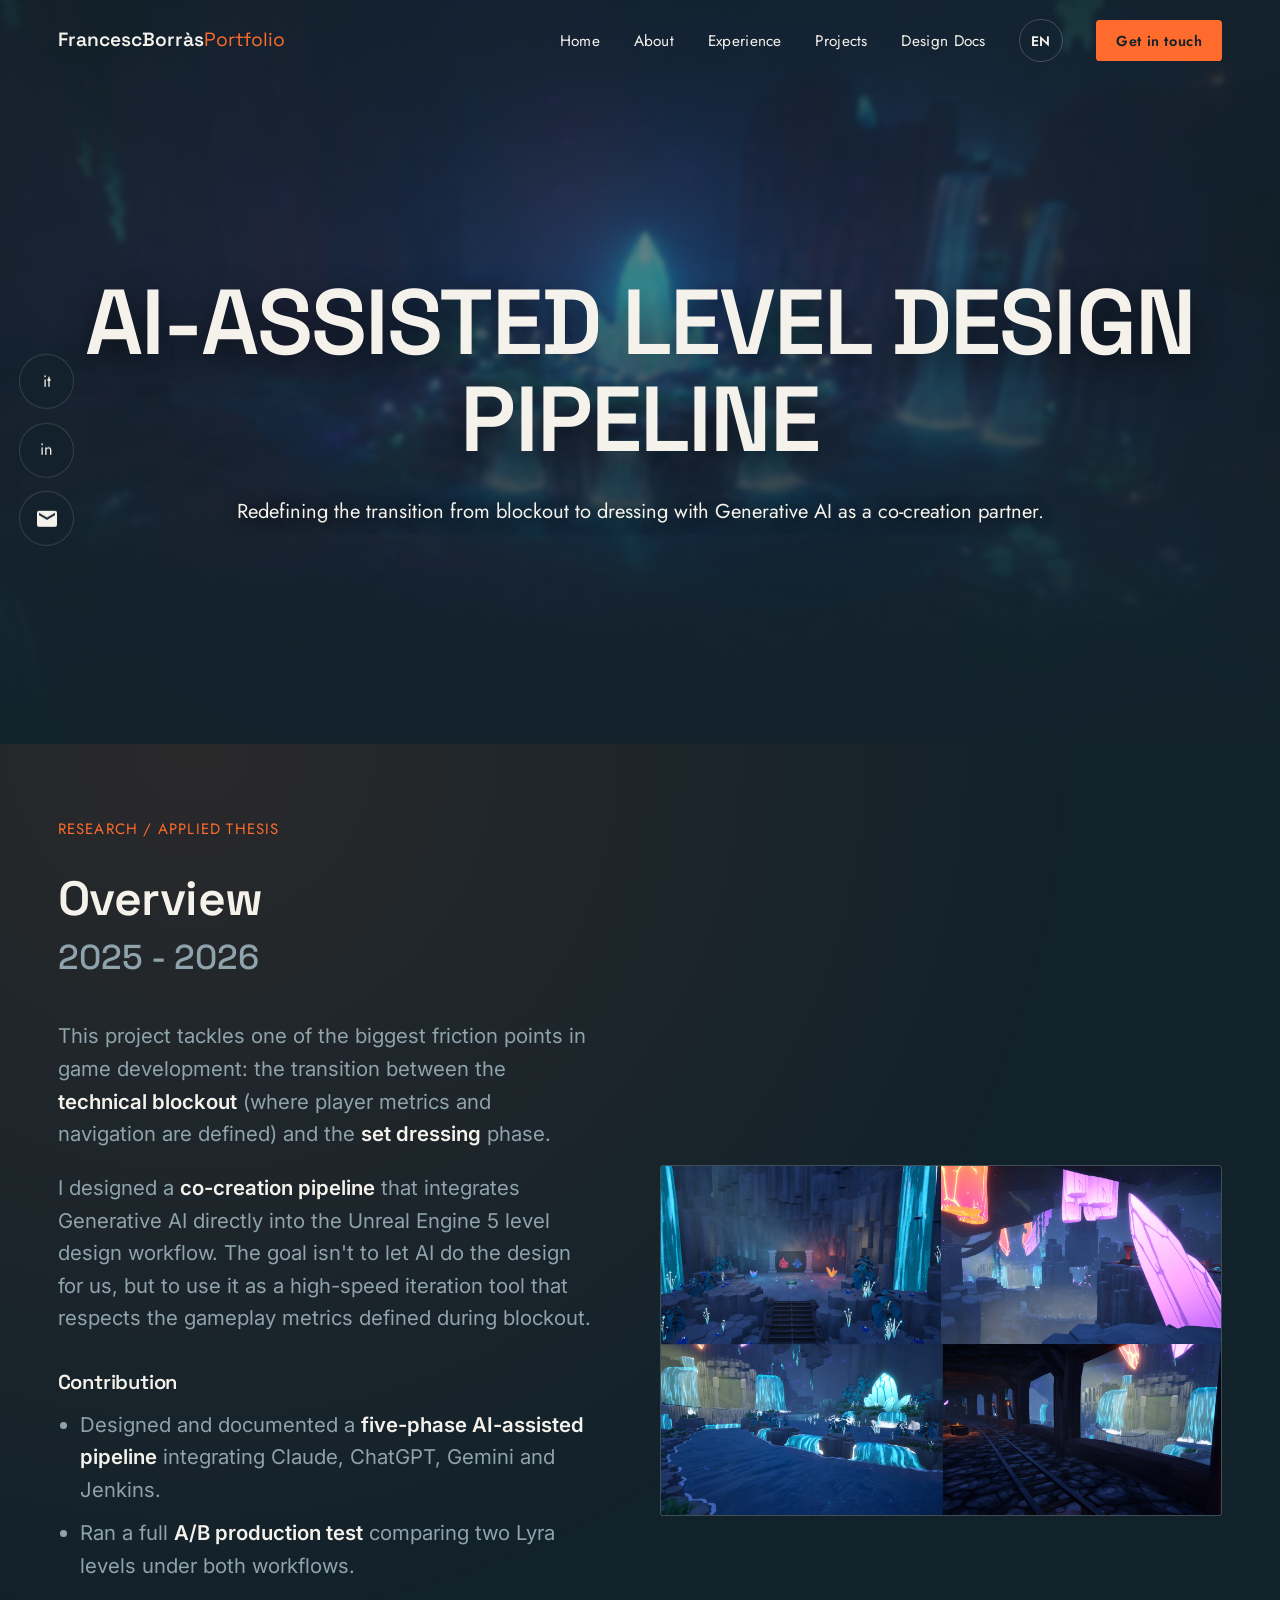
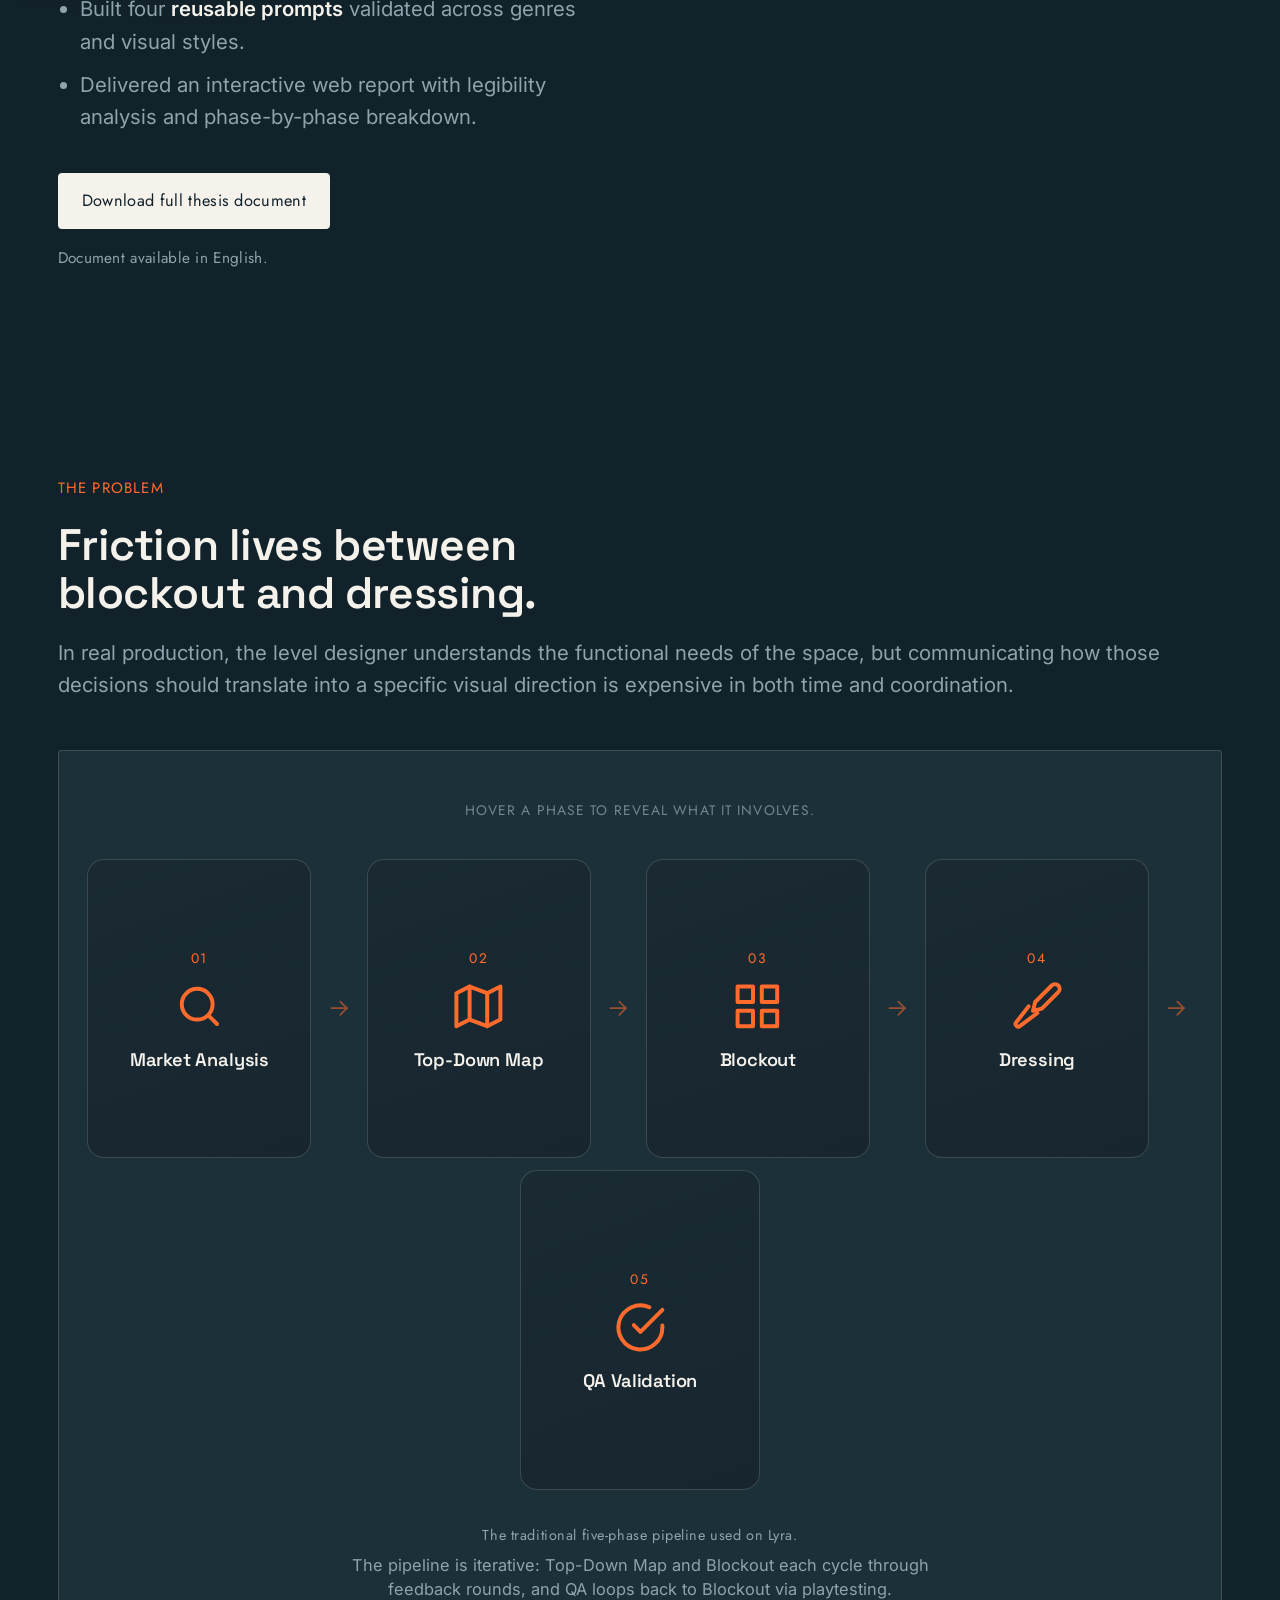
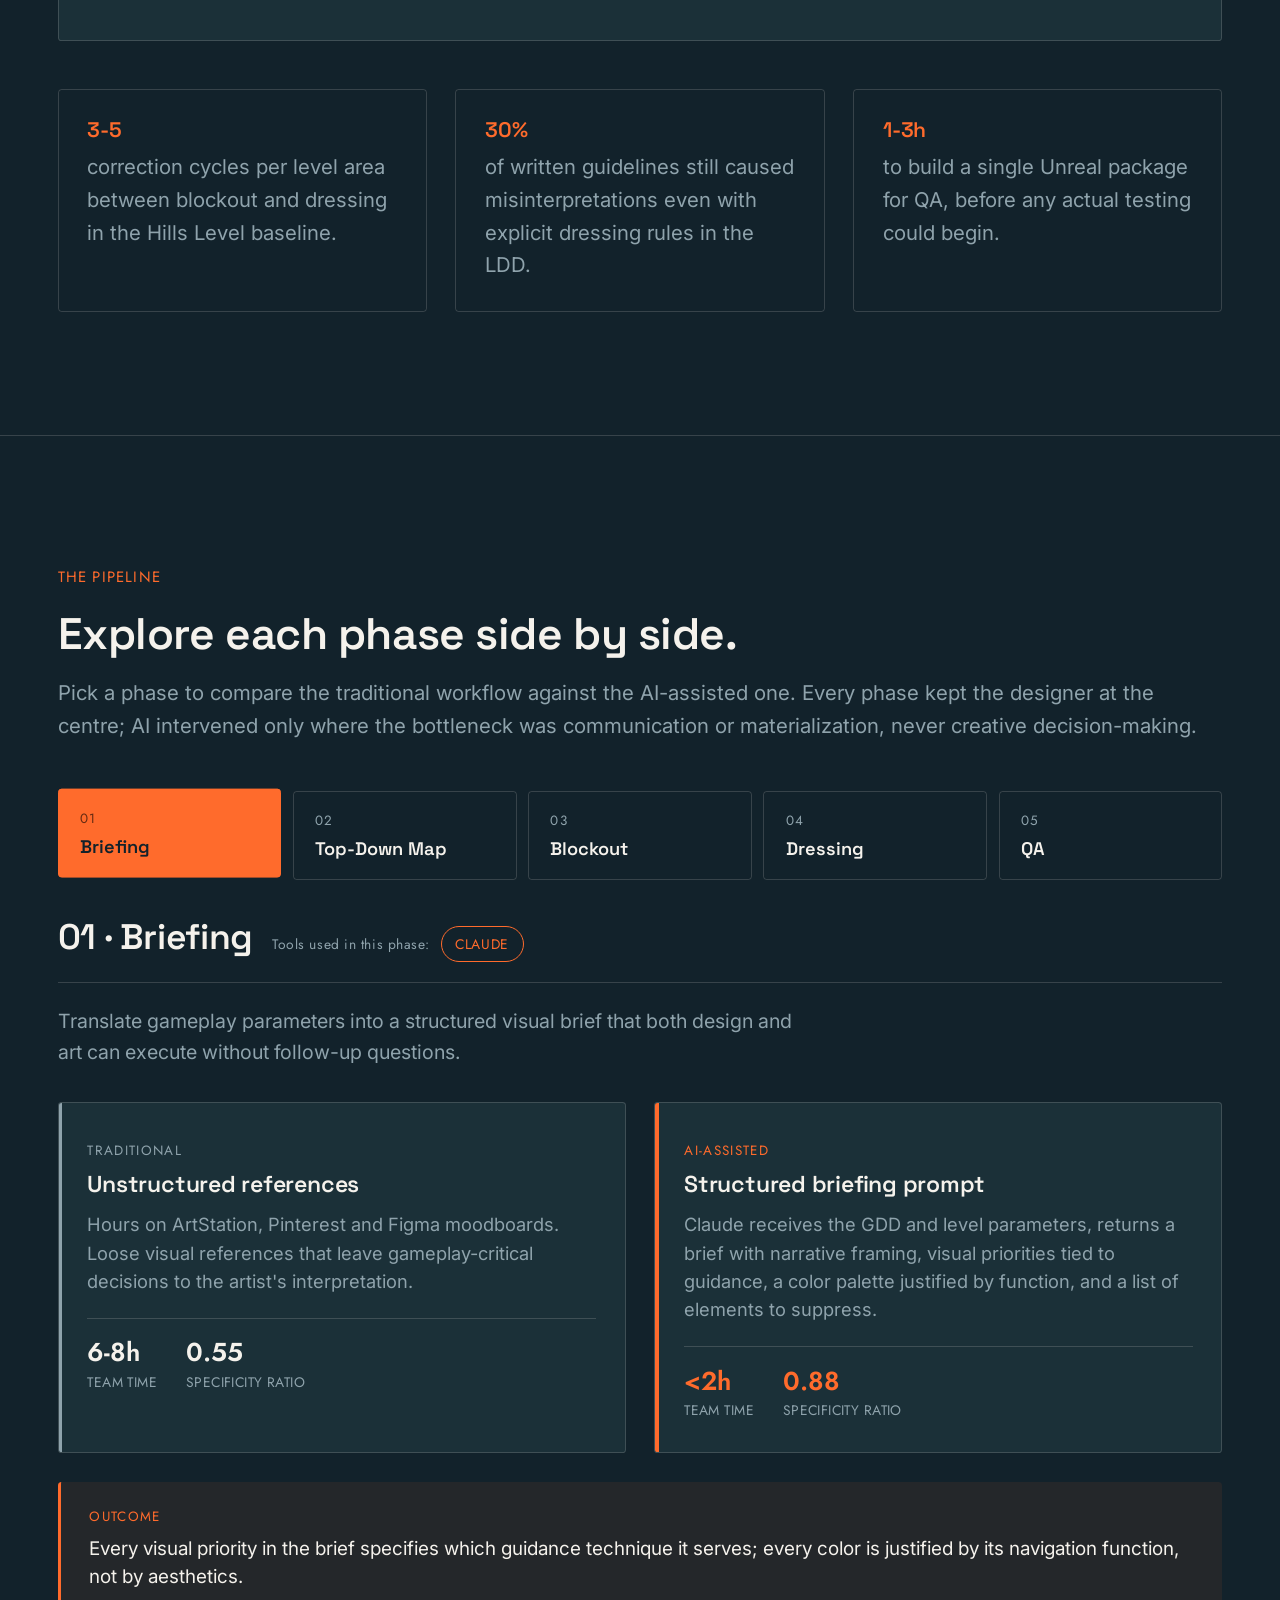
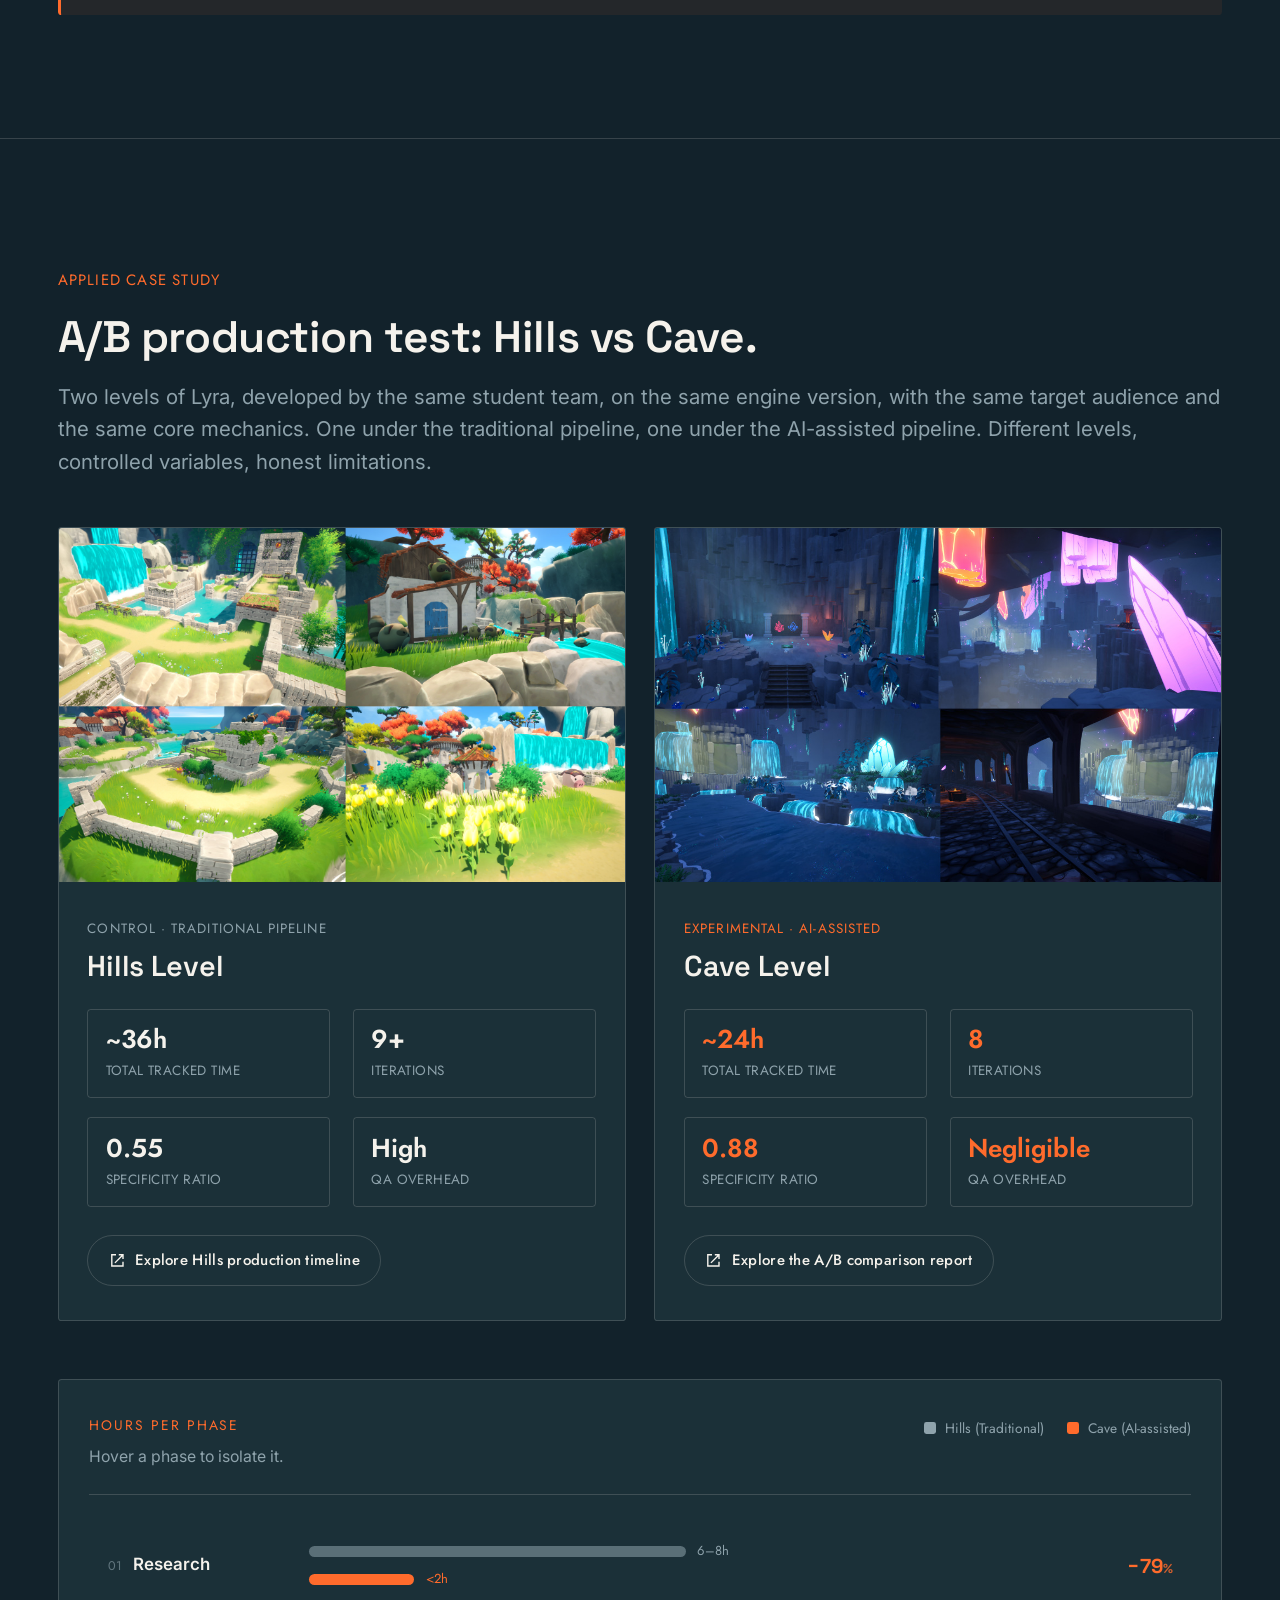
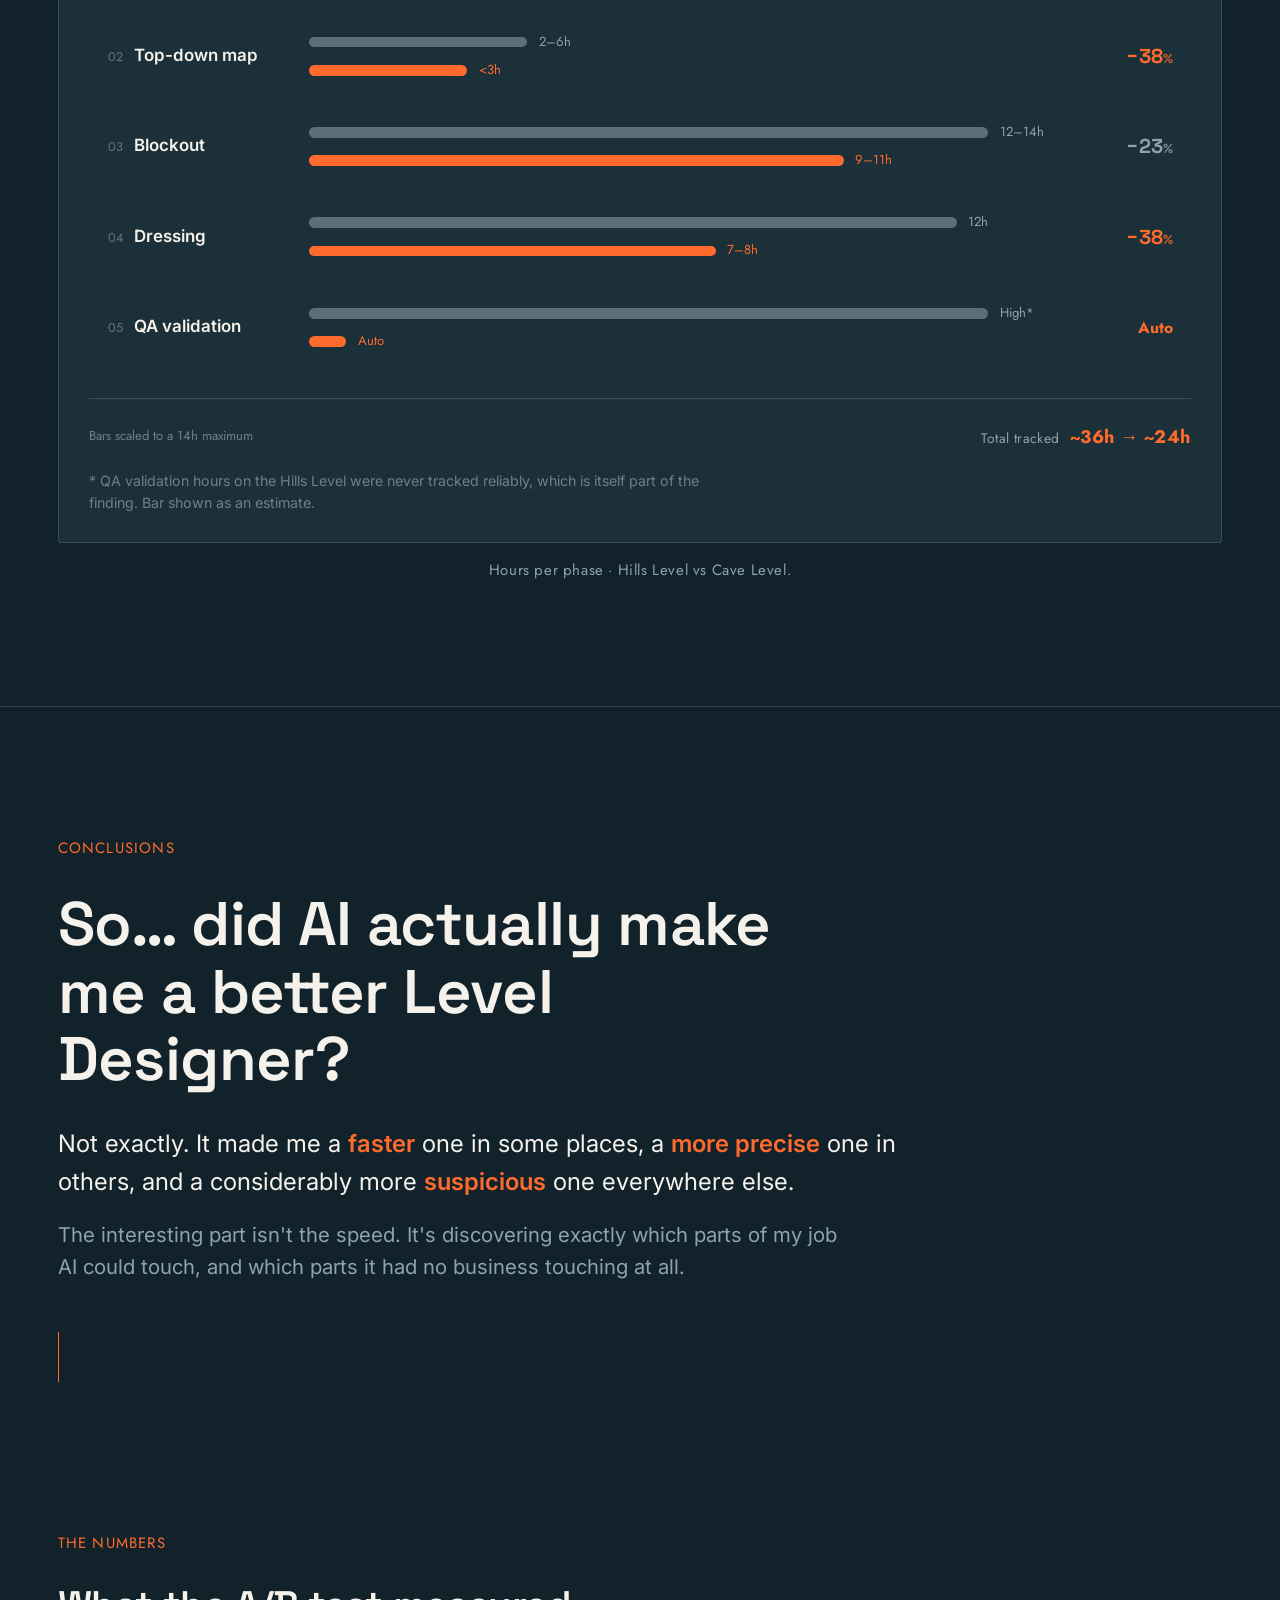
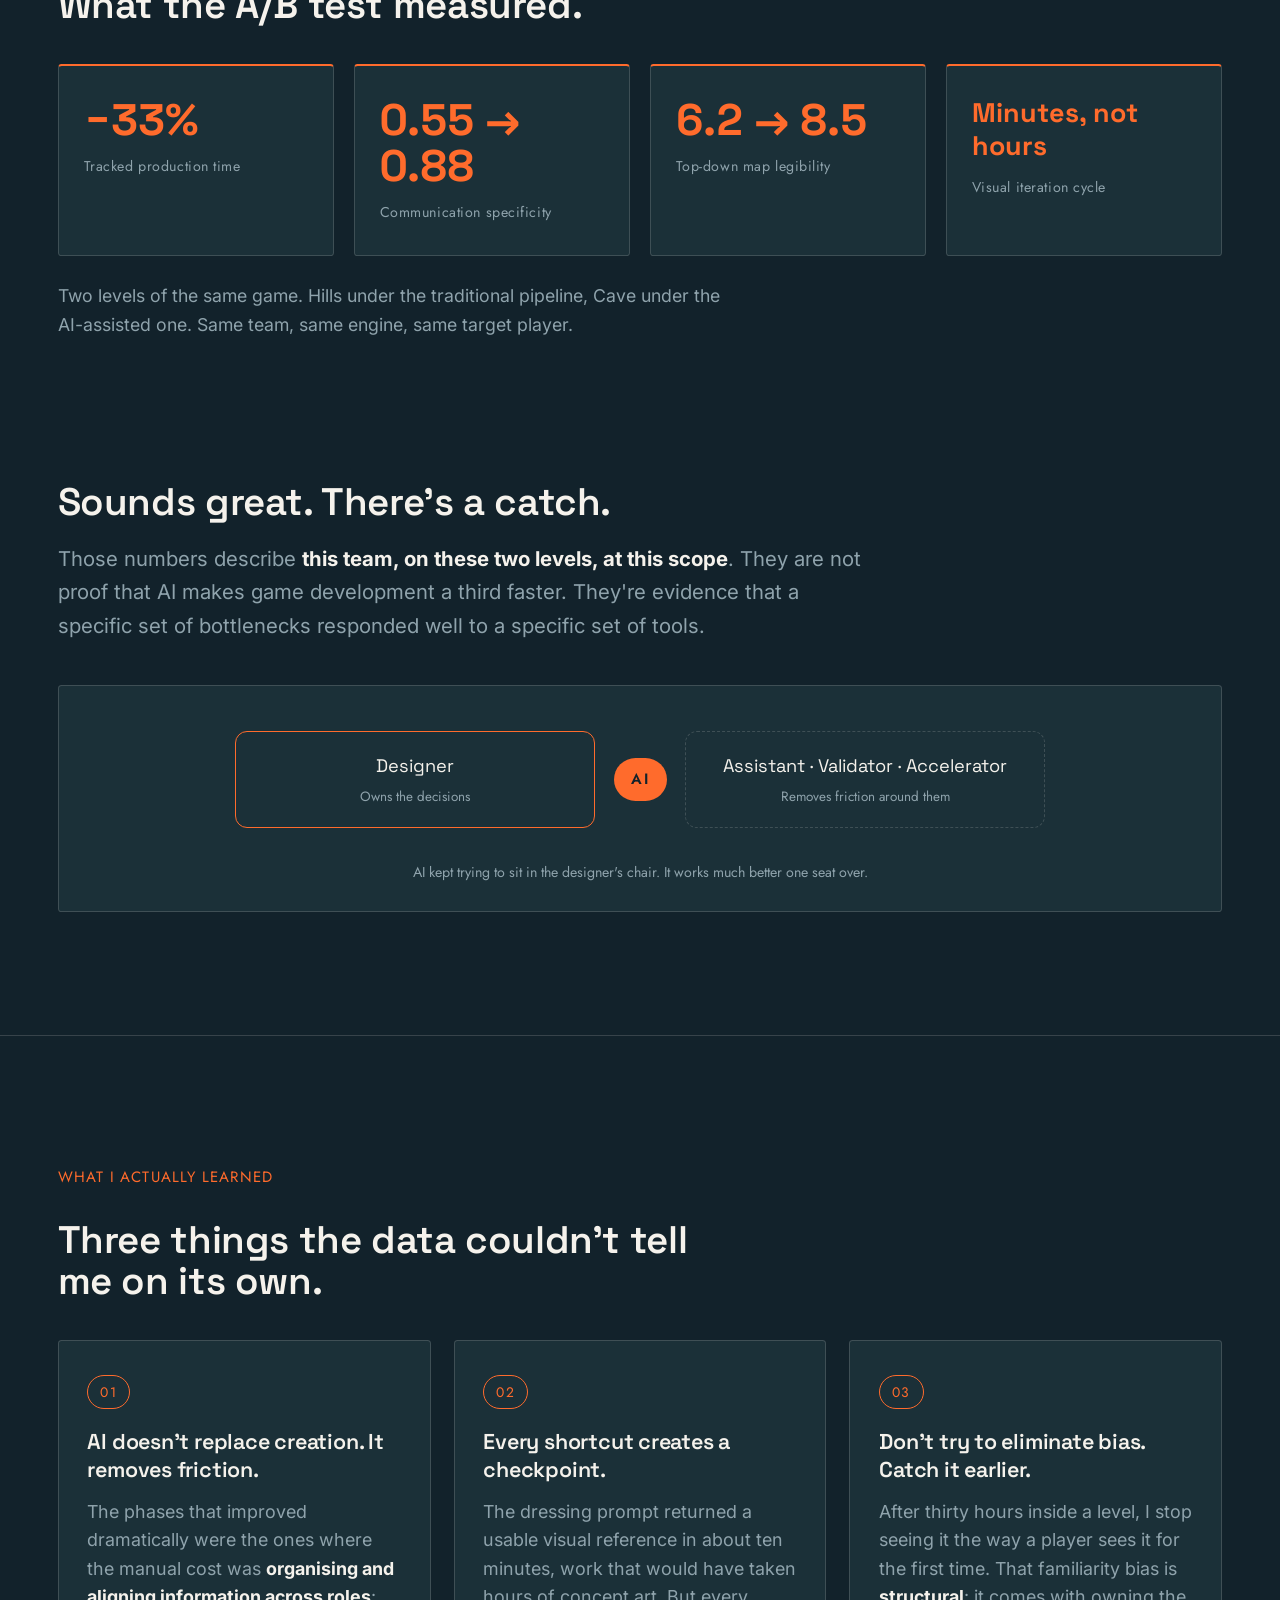
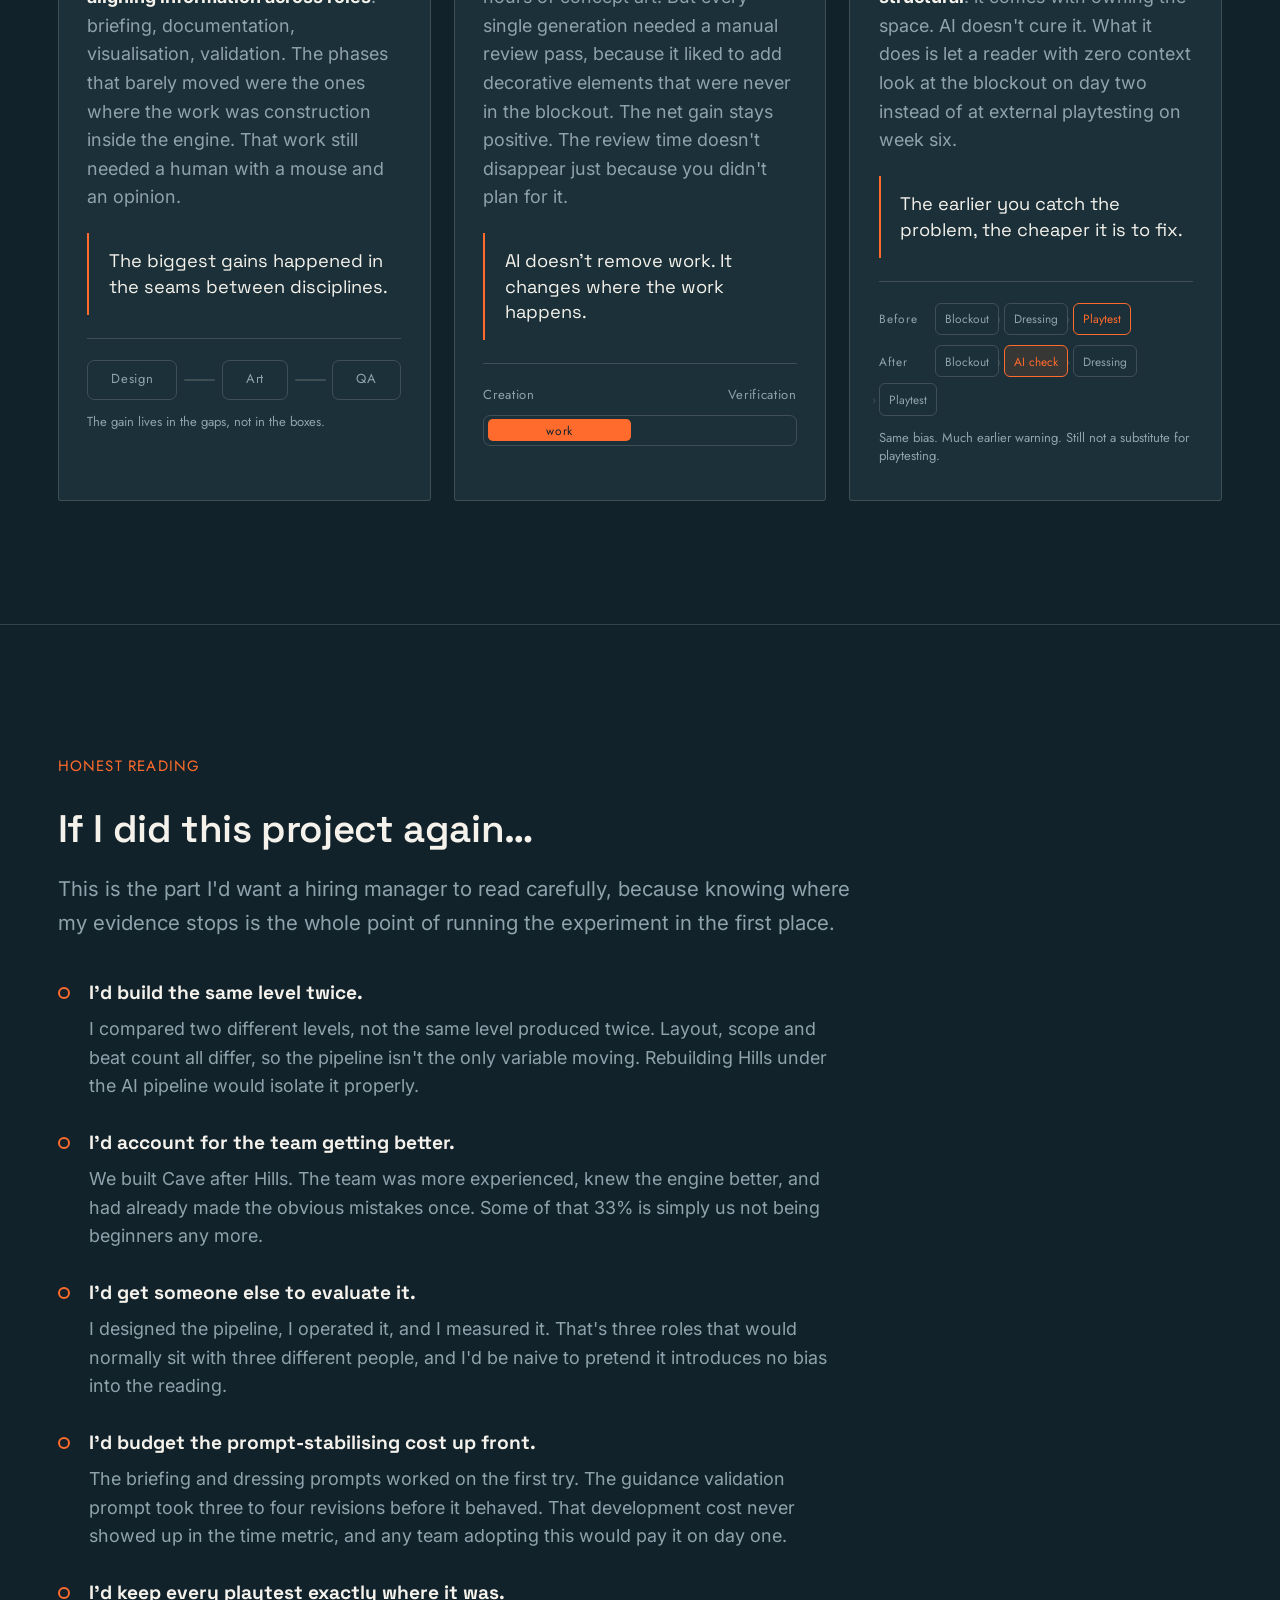
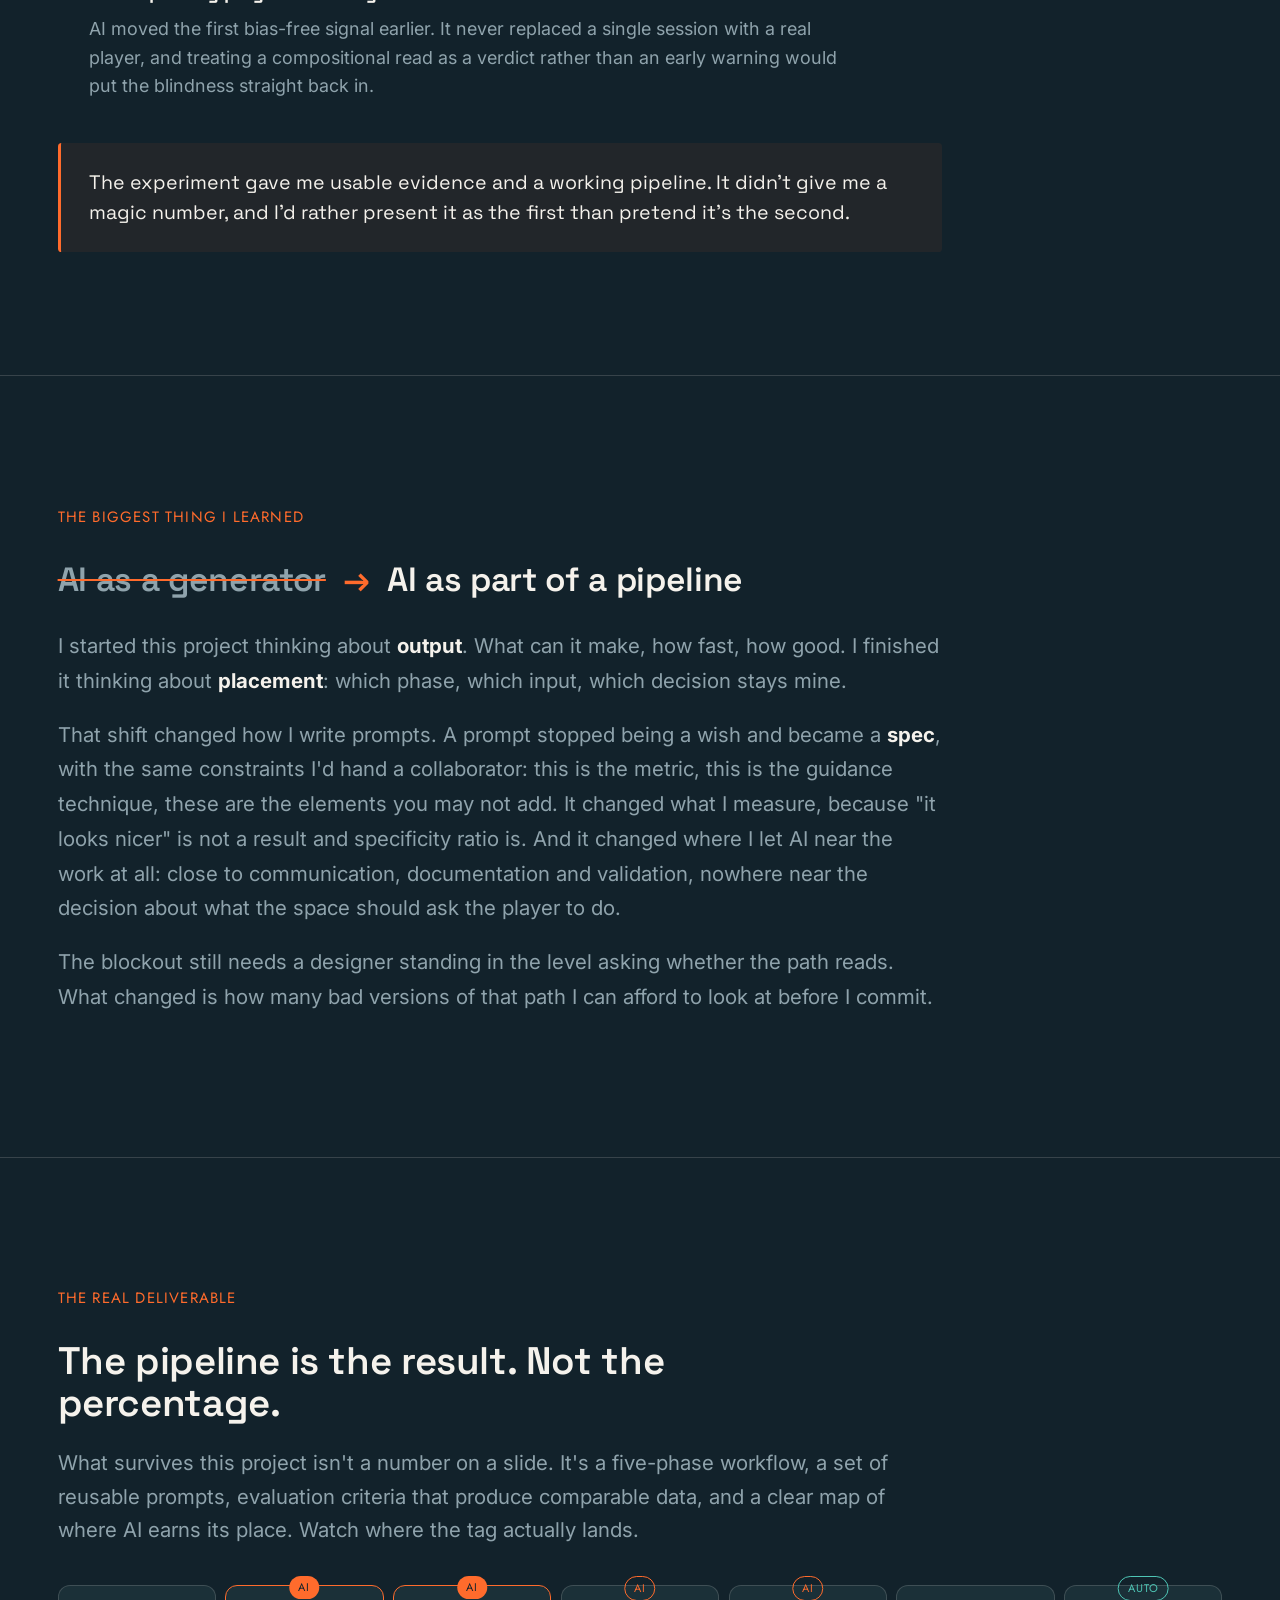
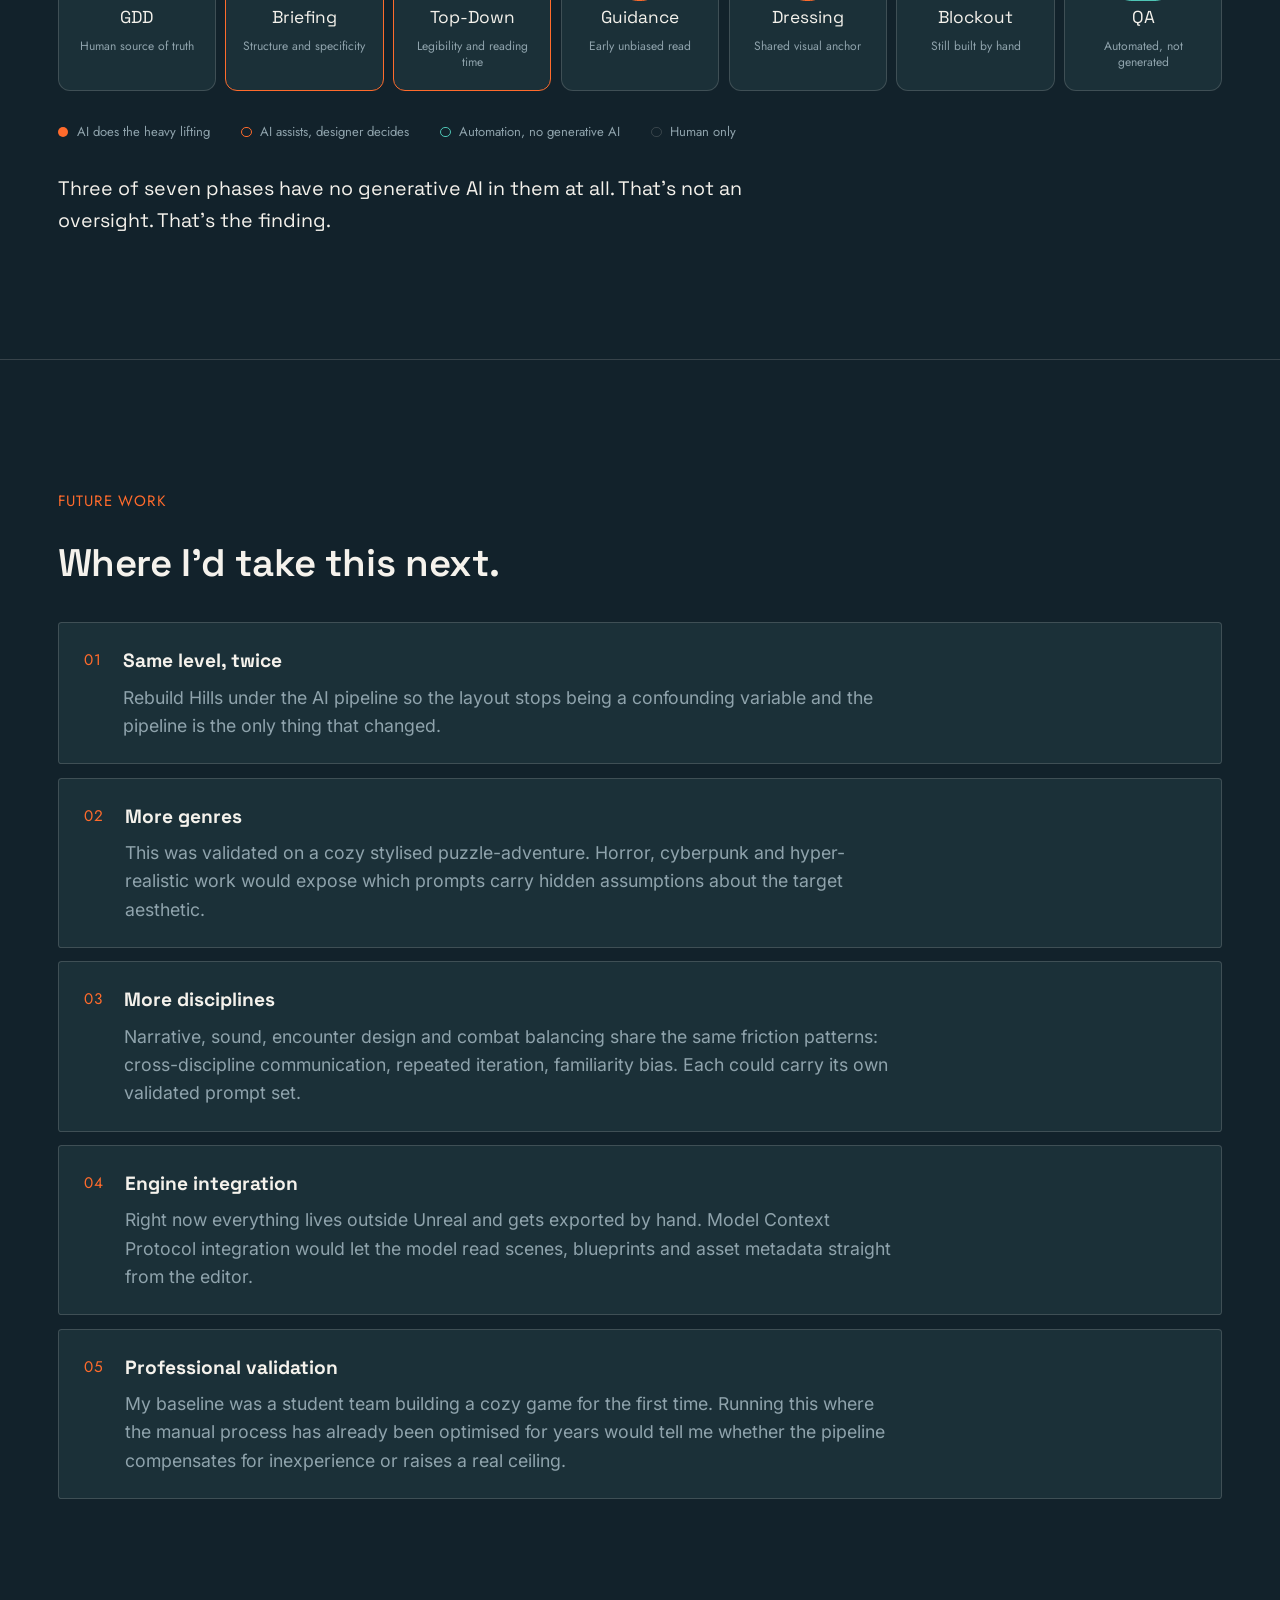
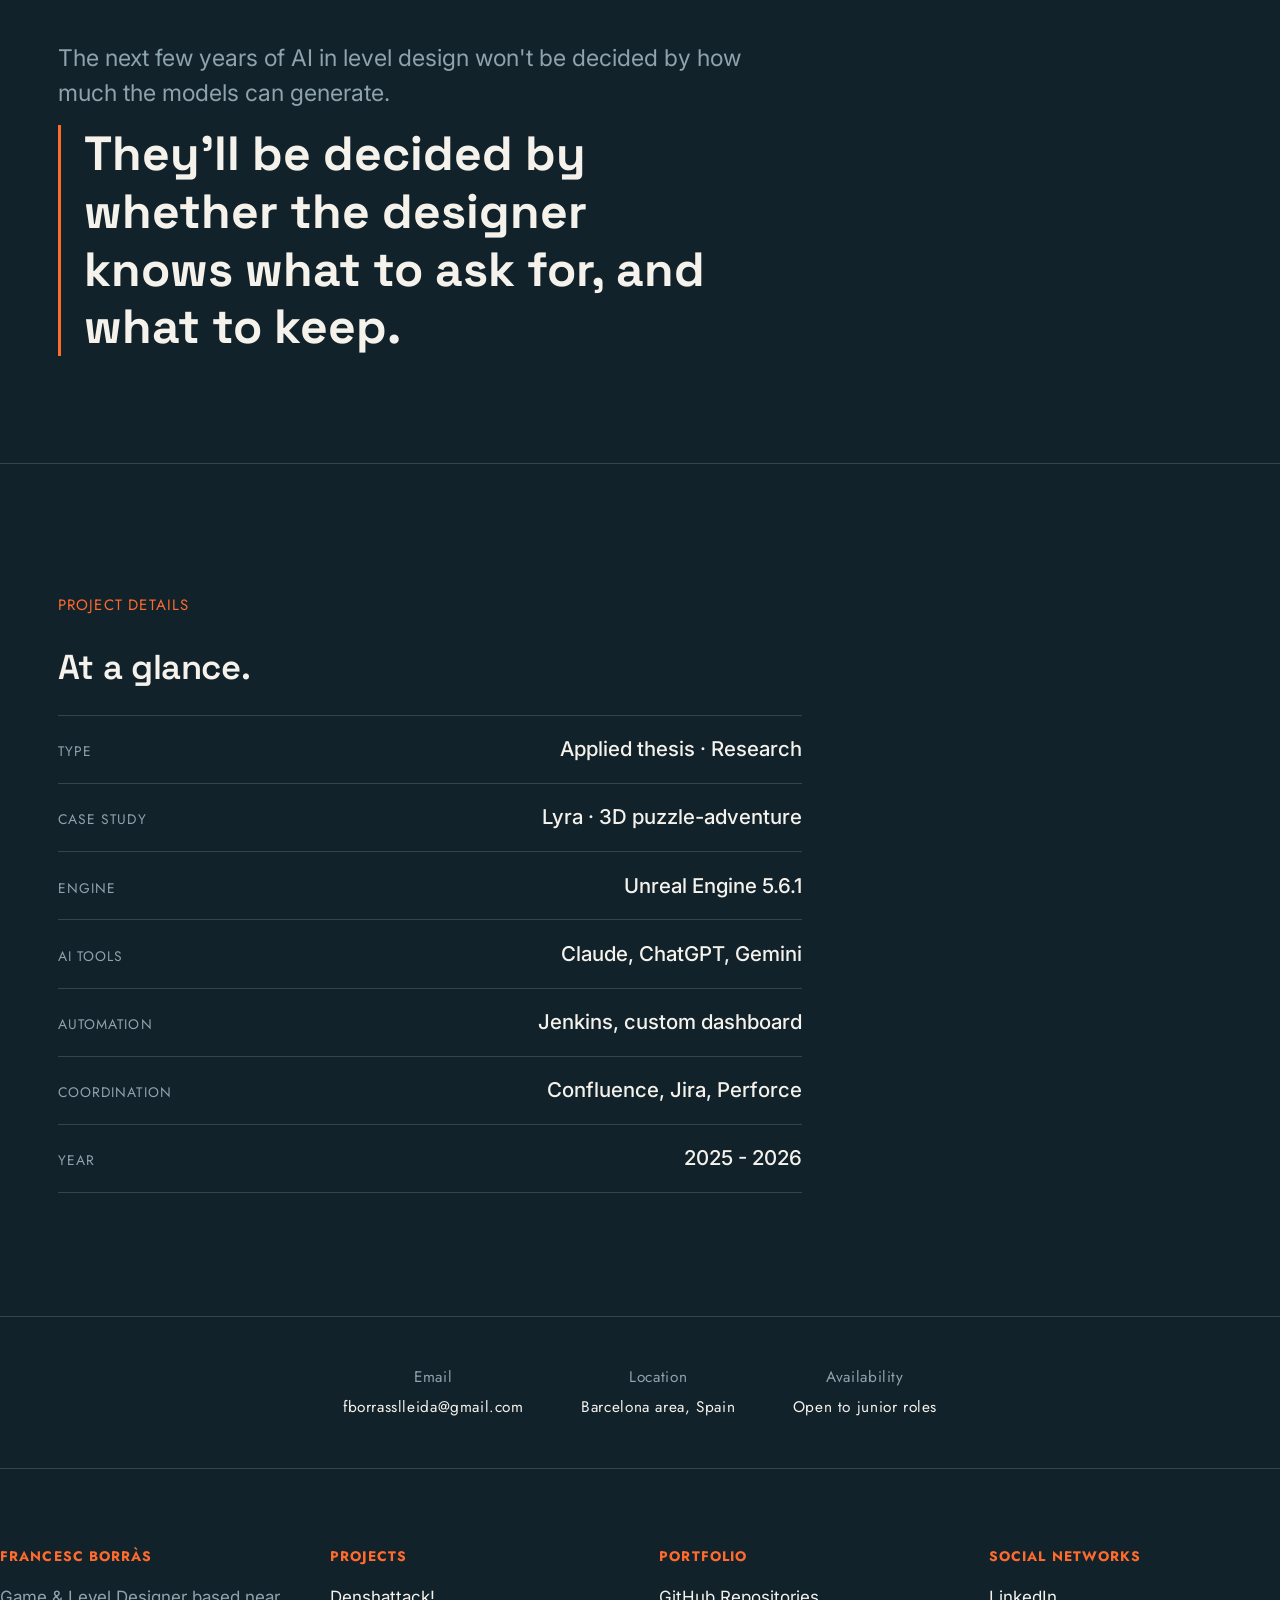
==== commit 381b6371: "Done" ====
--- a/proyectos/ai-pipeline.html
+++ b/proyectos/ai-pipeline.html
@@ -16,7 +16,7 @@
 <link rel="preconnect" href="https://fonts.googleapis.com">
 <link rel="preconnect" href="https://fonts.gstatic.com" crossorigin>
 <link href="https://fonts.googleapis.com/css2?family=Space+Grotesk:wght@500;600;700&family=Inter:wght@400;500;600&family=Jost:wght@400;500;600&display=swap" rel="stylesheet">
-<link rel="stylesheet" href="../css/style.css?v=23">
+<link rel="stylesheet" href="../css/style.css?v=27">
 <script>
 (function(){
   try {
@@ -151,18 +151,7 @@
             <svg viewBox="0 0 24 24" fill="none" stroke="currentColor" stroke-width="1.6" stroke-linecap="round" stroke-linejoin="round"><path d="M5 12h14"/><path d="m13 6 6 6-6 6"/></svg>
           </li>
 
-          <li class="trad-card has-loop" tabindex="0" style="--i:1">
-            <span class="trad-selfloop" aria-hidden="true">
-              <span class="loop-label" data-i18n="ai.trad_loop_feedback">Get feedback</span>
-              <svg viewBox="0 0 80 30" preserveAspectRatio="none">
-                <defs>
-                  <marker id="trad-arrow-down" viewBox="0 0 10 10" refX="5" refY="8" markerWidth="7" markerHeight="7" orient="auto">
-                    <path d="M0 0 L5 8 L10 0" fill="none" stroke="currentColor" stroke-width="1.6" stroke-linecap="round" stroke-linejoin="round"/>
-                  </marker>
-                </defs>
-                <path d="M20 28 C 20 2, 60 2, 60 28" fill="none" stroke="currentColor" stroke-width="1.6" stroke-linecap="round" marker-end="url(#trad-arrow-down)"/>
-              </svg>
-            </span>
+          <li class="trad-card" tabindex="0" style="--i:1">
             <div class="trad-inner">
               <div class="trad-front">
                 <span class="trad-num">02</span>
@@ -191,13 +180,7 @@
             <svg viewBox="0 0 24 24" fill="none" stroke="currentColor" stroke-width="1.6" stroke-linecap="round" stroke-linejoin="round"><path d="M5 12h14"/><path d="m13 6 6 6-6 6"/></svg>
           </li>
 
-          <li class="trad-card has-loop" tabindex="0" style="--i:2">
-            <span class="trad-selfloop" aria-hidden="true">
-              <span class="loop-label" data-i18n="ai.trad_loop_feedback">Get feedback</span>
-              <svg viewBox="0 0 80 30" preserveAspectRatio="none">
-                <path d="M20 28 C 20 2, 60 2, 60 28" fill="none" stroke="currentColor" stroke-width="1.6" stroke-linecap="round" marker-end="url(#trad-arrow-down)"/>
-              </svg>
-            </span>
+          <li class="trad-card" tabindex="0" style="--i:2">
             <div class="trad-inner">
               <div class="trad-front">
                 <span class="trad-num">03</span>
@@ -282,7 +265,7 @@
         </ol>
 
         <p class="trad-caption" data-i18n="ai.problem_caption">The traditional five-phase pipeline used on Lyra.</p>
-        <p class="trad-loops-note" data-i18n="ai.trad_loops_note">Also includes a playtesting loop from QA back to Blockout for manual iteration.</p>
+        <p class="trad-loops-note" data-i18n="ai.trad_loops_note">The pipeline is iterative: Top-Down Map and Blockout each cycle through feedback rounds, and QA loops back to Blockout via playtesting.</p>
       </div>
 
       <div style="display:grid; grid-template-columns:1fr; gap:1.5rem; margin-top:2.5rem;" class="problem-grid">
@@ -593,88 +576,468 @@
         </div>
       </div>
 
-      <div class="case-media" style="margin-top:3rem;">
-        <img src="../assets/img/ai-hoursphase-chart.jpg" alt="Bar chart comparing hours per pipeline phase between Hills and Cave levels.">
-        <p style="text-align:center; font-family:var(--font-mono); font-size:0.78rem; color:var(--surface-soft); margin-top:0.75rem; letter-spacing:0.04em;" data-i18n="ai.caption_hours">Hours per phase · Hills Level vs Cave Level.</p>
-      </div>
-
-      <div class="case-media" style="margin-top:2rem;">
-        <img src="../assets/img/ai-testab-summary.jpg" alt="Summary panel of the A/B production test with headline metrics.">
-        <p style="text-align:center; font-family:var(--font-mono); font-size:0.78rem; color:var(--surface-soft); margin-top:0.75rem; letter-spacing:0.04em;" data-i18n="ai.caption_ab">Interactive A/B summary panel produced as a companion deliverable.</p>
-      </div>
-
-      <div style="text-align:center; margin-top:2rem;">
-        <a class="btn btn-solid" href="../assets/html/ab-comparison.html" target="_blank" rel="noopener">
-          <svg viewBox="0 0 24 24" width="16" height="16" fill="currentColor" aria-hidden="true"><path d="M14 3v2h3.59l-9.83 9.83 1.41 1.41L19 6.41V10h2V3h-7zM5 5h5V3H3v18h18v-7h-2v5H5V5z"/></svg>
-          <span data-i18n="ai.open_ab_full">Open the full interactive A/B report</span>
-        </a>
-      </div>
+      <figure class="hpp" style="margin-top:3rem;">
+        <div class="hpp-panel">
+
+          <div class="hpp-head">
+            <div>
+              <span class="hpp-eyebrow" data-i18n="ai.hpp_title">Hours per phase</span>
+              <p class="hpp-hint" data-i18n="ai.hpp_hint">Hover a phase to isolate it.</p>
+            </div>
+            <div class="hpp-legend">
+              <span class="hpp-key"><i class="hpp-swatch hpp-swatch-trad"></i><span data-i18n="ai.hpp_legend_trad">Hills (Traditional)</span></span>
+              <span class="hpp-key"><i class="hpp-swatch hpp-swatch-ai"></i><span data-i18n="ai.hpp_legend_ai">Cave (AI-assisted)</span></span>
+            </div>
+          </div>
+
+          <ul class="hpp-rows">
+
+            <li class="hpp-row" tabindex="0">
+              <div class="hpp-label">
+                <span class="hpp-idx">01</span>
+                <span class="hpp-phase" data-i18n="ai.hpp_r1">Research</span>
+              </div>
+              <div class="hpp-bars">
+                <div class="hpp-track">
+                  <div class="hpp-bar hpp-bar-trad" style="--w:50%"></div>
+                  <span class="hpp-val">6&ndash;8h</span>
+                </div>
+                <div class="hpp-track">
+                  <div class="hpp-bar hpp-bar-ai" style="--w:14%"></div>
+                  <span class="hpp-val">&lt;2h</span>
+                </div>
+              </div>
+              <span class="hpp-delta">&minus;79<i>%</i></span>
+            </li>
+
+            <li class="hpp-row" tabindex="0">
+              <div class="hpp-label">
+                <span class="hpp-idx">02</span>
+                <span class="hpp-phase" data-i18n="ai.hpp_r2">Top-down map</span>
+              </div>
+              <div class="hpp-bars">
+                <div class="hpp-track">
+                  <div class="hpp-bar hpp-bar-trad" style="--w:29%"></div>
+                  <span class="hpp-val">2&ndash;6h</span>
+                </div>
+                <div class="hpp-track">
+                  <div class="hpp-bar hpp-bar-ai" style="--w:21%"></div>
+                  <span class="hpp-val">&lt;3h</span>
+                </div>
+              </div>
+              <span class="hpp-delta">&minus;38<i>%</i></span>
+            </li>
+
+            <li class="hpp-row" tabindex="0">
+              <div class="hpp-label">
+                <span class="hpp-idx">03</span>
+                <span class="hpp-phase" data-i18n="ai.hpp_r3">Blockout</span>
+              </div>
+              <div class="hpp-bars">
+                <div class="hpp-track">
+                  <div class="hpp-bar hpp-bar-trad" style="--w:93%"></div>
+                  <span class="hpp-val">12&ndash;14h</span>
+                </div>
+                <div class="hpp-track">
+                  <div class="hpp-bar hpp-bar-ai" style="--w:71%"></div>
+                  <span class="hpp-val">9&ndash;11h</span>
+                </div>
+              </div>
+              <span class="hpp-delta hpp-delta-low">&minus;23<i>%</i></span>
+            </li>
+
+            <li class="hpp-row" tabindex="0">
+              <div class="hpp-label">
+                <span class="hpp-idx">04</span>
+                <span class="hpp-phase" data-i18n="ai.hpp_r4">Dressing</span>
+              </div>
+              <div class="hpp-bars">
+                <div class="hpp-track">
+                  <div class="hpp-bar hpp-bar-trad" style="--w:86%"></div>
+                  <span class="hpp-val">12h</span>
+                </div>
+                <div class="hpp-track">
+                  <div class="hpp-bar hpp-bar-ai" style="--w:54%"></div>
+                  <span class="hpp-val">7&ndash;8h</span>
+                </div>
+              </div>
+              <span class="hpp-delta">&minus;38<i>%</i></span>
+            </li>
+
+            <li class="hpp-row" tabindex="0">
+              <div class="hpp-label">
+                <span class="hpp-idx">05</span>
+                <span class="hpp-phase" data-i18n="ai.hpp_r5">QA validation</span>
+              </div>
+              <div class="hpp-bars">
+                <div class="hpp-track">
+                  <div class="hpp-bar hpp-bar-trad" style="--w:96%"></div>
+                  <span class="hpp-val" data-i18n="ai.hpp_high">High*</span>
+                </div>
+                <div class="hpp-track">
+                  <div class="hpp-bar hpp-bar-ai" style="--w:5%"></div>
+                  <span class="hpp-val" data-i18n="ai.hpp_auto">Auto</span>
+                </div>
+              </div>
+              <span class="hpp-delta hpp-delta-auto" data-i18n="ai.hpp_delta_auto">Auto</span>
+            </li>
+
+          </ul>
+
+          <div class="hpp-foot">
+            <span class="hpp-scale" data-i18n="ai.hpp_scale">Bars scaled to a 14h maximum</span>
+            <span class="hpp-total"><span data-i18n="ai.hpp_total_label">Total tracked</span> <strong>~36h &rarr; ~24h</strong></span>
+          </div>
+
+          <p class="hpp-note" data-i18n="ai.hpp_note">* QA validation hours on the Hills Level were never tracked reliably, which is itself part of the finding. Bar shown as an estimate.</p>
+        </div>
+        <figcaption data-i18n="ai.caption_hours">Hours per phase · Hills Level vs Cave Level.</figcaption>
+      </figure>
     </div>
   </section>
 
   <hr class="rule">
 
-  <!-- KEY FINDINGS -->
+  <!-- ============================================
+       CONCLUSIONS - Interactive portfolio experience
+       ============================================ -->
+
+  <!-- 1. OPENING -->
+  <section class="cc-opening">
+    <div class="wrap">
+      <span class="eyebrow" data-i18n="cc.open_eyebrow">Conclusions</span>
+      <h2 class="cc-question" data-i18n="cc.open_question">So… did AI actually make me a better Level Designer?</h2>
+      <p class="cc-answer" data-i18n="cc.open_answer">Not exactly. It made me a <strong>faster</strong> one in some places, a <strong>more precise</strong> one in others, and a considerably more <strong>suspicious</strong> one everywhere else.</p>
+      <p class="cc-answer-sub" data-i18n="cc.open_sub">The interesting part isn't the speed. It's discovering exactly which parts of my job AI could touch, and which parts it had no business touching at all.</p>
+      <div class="cc-scroll-cue" aria-hidden="true">
+        <span></span>
+      </div>
+    </div>
+  </section>
+
+  <!-- 2. THE NUMBERS -->
+  <section class="cc-numbers">
+    <div class="wrap">
+      <span class="eyebrow" data-i18n="cc.num_eyebrow">The numbers</span>
+      <h3 class="cc-h3" data-i18n="cc.num_title">What the A/B test measured.</h3>
+
+      <div class="cc-metrics">
+        <div class="cc-metric" data-count-to="33" data-prefix="−" data-suffix="%">
+          <span class="cc-metric-num">−0%</span>
+          <span class="cc-metric-label" data-i18n="cc.num_1_label">Tracked production time</span>
+        </div>
+        <div class="cc-metric" data-count-from="55" data-count-to="88" data-decimal="2" data-arrow="true">
+          <span class="cc-metric-num">0.55 → 0.55</span>
+          <span class="cc-metric-label" data-i18n="cc.num_2_label">Communication specificity</span>
+        </div>
+        <div class="cc-metric" data-count-from="62" data-count-to="85" data-decimal="1" data-arrow="true">
+          <span class="cc-metric-num">6.2 → 6.2</span>
+          <span class="cc-metric-label" data-i18n="cc.num_3_label">Top-down map legibility</span>
+        </div>
+        <div class="cc-metric cc-metric-text">
+          <span class="cc-metric-num" data-i18n="cc.num_4_value">Minutes, not hours</span>
+          <span class="cc-metric-label" data-i18n="cc.num_4_label">Visual iteration cycle</span>
+        </div>
+      </div>
+
+      <p class="cc-numbers-foot" data-i18n="cc.num_foot">Two levels of the same game. Hills under the traditional pipeline, Cave under the AI-assisted one. Same team, same engine, same target player.</p>
+    </div>
+  </section>
+
+  <!-- 3. THE CATCH -->
+  <section class="cc-catch">
+    <div class="wrap">
+      <h3 class="cc-catch-hook" data-i18n="cc.catch_hook">Sounds great. There's a catch.</h3>
+      <p class="cc-catch-body" data-i18n="cc.catch_body">Those numbers describe <strong>this team, on these two levels, at this scope</strong>. They are not proof that AI makes game development a third faster. They're evidence that a specific set of bottlenecks responded well to a specific set of tools.</p>
+
+      <div class="cc-swap" aria-hidden="true">
+        <div class="cc-swap-track">
+          <div class="cc-slot cc-slot-designer">
+            <span class="cc-slot-tag" data-i18n="cc.catch_slot_designer">Designer</span>
+            <span class="cc-slot-role" data-i18n="cc.catch_slot_designer_role">Owns the decisions</span>
+          </div>
+          <div class="cc-ai-chip" id="cc-ai-chip">AI</div>
+          <div class="cc-slot cc-slot-support">
+            <span class="cc-slot-tag" data-i18n="cc.catch_slot_support">Assistant · Validator · Accelerator</span>
+            <span class="cc-slot-role" data-i18n="cc.catch_slot_support_role">Removes friction around them</span>
+          </div>
+        </div>
+        <p class="cc-swap-caption" data-i18n="cc.catch_swap_caption">AI kept trying to sit in the designer's chair. It works much better one seat over.</p>
+      </div>
+    </div>
+  </section>
+
+  <hr class="rule">
+
+  <!-- 4. WHAT I ACTUALLY LEARNED -->
+  <section class="cc-learned">
+    <div class="wrap">
+      <span class="eyebrow" data-i18n="cc.learn_eyebrow">What I actually learned</span>
+      <h3 class="cc-h3" data-i18n="cc.learn_title">Three things the data couldn't tell me on its own.</h3>
+
+      <div class="cc-cards">
+
+        <!-- CARD 01 -->
+        <article class="cc-card" tabindex="0">
+          <span class="cc-card-num">01</span>
+          <h4 data-i18n="cc.card1_title">AI doesn't replace creation. It removes friction.</h4>
+          <p data-i18n="cc.card1_body">The phases that improved dramatically were the ones where the manual cost was <strong>organising and aligning information across roles</strong>: briefing, documentation, visualisation, validation. The phases that barely moved were the ones where the work was construction inside the engine. That work still needed a human with a mouse and an opinion.</p>
+          <blockquote data-i18n="cc.card1_quote">The biggest gains happened in the seams between disciplines.</blockquote>
+
+          <div class="cc-card-viz cc-viz-seams" aria-hidden="true">
+            <div class="cc-seam-row">
+              <span class="cc-seam-block" data-i18n="cc.card1_viz_design">Design</span>
+              <span class="cc-seam-gap"><span class="cc-seam-spark"></span></span>
+              <span class="cc-seam-block" data-i18n="cc.card1_viz_art">Art</span>
+              <span class="cc-seam-gap"><span class="cc-seam-spark"></span></span>
+              <span class="cc-seam-block" data-i18n="cc.card1_viz_qa">QA</span>
+            </div>
+            <span class="cc-viz-note" data-i18n="cc.card1_viz_note">The gain lives in the gaps, not in the boxes.</span>
+          </div>
+        </article>
+
+        <!-- CARD 02 -->
+        <article class="cc-card" tabindex="0">
+          <span class="cc-card-num">02</span>
+          <h4 data-i18n="cc.card2_title">Every shortcut creates a checkpoint.</h4>
+          <p data-i18n="cc.card2_body">The dressing prompt returned a usable visual reference in about ten minutes, work that would have taken hours of concept art. But every single generation needed a manual review pass, because it liked to add decorative elements that were never in the blockout. The net gain stays positive. The review time doesn't disappear just because you didn't plan for it.</p>
+          <blockquote data-i18n="cc.card2_quote">AI doesn't remove work. It changes where the work happens.</blockquote>
+
+          <div class="cc-card-viz cc-viz-shift" aria-hidden="true">
+            <div class="cc-shift-lane">
+              <span class="cc-shift-label" data-i18n="cc.card2_viz_creation">Creation</span>
+              <span class="cc-shift-label" data-i18n="cc.card2_viz_verification">Verification</span>
+            </div>
+            <div class="cc-shift-track">
+              <span class="cc-shift-block" data-i18n="cc.card2_viz_work">work</span>
+            </div>
+          </div>
+        </article>
+
+        <!-- CARD 03 -->
+        <article class="cc-card" tabindex="0">
+          <span class="cc-card-num">03</span>
+          <h4 data-i18n="cc.card3_title">Don't try to eliminate bias. Catch it earlier.</h4>
+          <p data-i18n="cc.card3_body">After thirty hours inside a level, I stop seeing it the way a player sees it for the first time. That familiarity bias is <strong>structural</strong>: it comes with owning the space. AI doesn't cure it. What it does is let a reader with zero context look at the blockout on day two instead of at external playtesting on week six.</p>
+          <blockquote data-i18n="cc.card3_quote">The earlier you catch the problem, the cheaper it is to fix.</blockquote>
+
+          <div class="cc-card-viz cc-viz-timeline" aria-hidden="true">
+            <div class="cc-tl-row cc-tl-before">
+              <span class="cc-tl-tag" data-i18n="cc.card3_viz_before">Before</span>
+              <span class="cc-tl-step">Blockout</span>
+              <span class="cc-tl-step">Dressing</span>
+              <span class="cc-tl-step cc-tl-signal">Playtest</span>
+            </div>
+            <div class="cc-tl-row cc-tl-after">
+              <span class="cc-tl-tag" data-i18n="cc.card3_viz_after">After</span>
+              <span class="cc-tl-step">Blockout</span>
+              <span class="cc-tl-step cc-tl-signal cc-tl-ai">AI check</span>
+              <span class="cc-tl-step">Dressing</span>
+              <span class="cc-tl-step">Playtest</span>
+            </div>
+            <span class="cc-viz-note" data-i18n="cc.card3_viz_note">Same bias. Much earlier warning. Still not a substitute for playtesting.</span>
+          </div>
+        </article>
+
+      </div>
+    </div>
+  </section>
+
+  <hr class="rule">
+
+  <!-- 5. WHAT I WOULD DO DIFFERENTLY -->
+  <section class="cc-redo">
+    <div class="wrap">
+      <span class="eyebrow" data-i18n="cc.redo_eyebrow">Honest reading</span>
+      <h3 class="cc-h3" data-i18n="cc.redo_title">If I did this project again…</h3>
+      <p class="cc-redo-intro" data-i18n="cc.redo_intro">This is the part I'd want a hiring manager to read carefully, because knowing where my evidence stops is the whole point of running the experiment in the first place.</p>
+
+      <ul class="cc-redo-list">
+        <li>
+          <span class="cc-redo-mark" aria-hidden="true"></span>
+          <div>
+            <h5 data-i18n="cc.redo_1_title">I'd build the same level twice.</h5>
+            <p data-i18n="cc.redo_1_body">I compared two different levels, not the same level produced twice. Layout, scope and beat count all differ, so the pipeline isn't the only variable moving. Rebuilding Hills under the AI pipeline would isolate it properly.</p>
+          </div>
+        </li>
+        <li>
+          <span class="cc-redo-mark" aria-hidden="true"></span>
+          <div>
+            <h5 data-i18n="cc.redo_2_title">I'd account for the team getting better.</h5>
+            <p data-i18n="cc.redo_2_body">We built Cave after Hills. The team was more experienced, knew the engine better, and had already made the obvious mistakes once. Some of that 33% is simply us not being beginners any more.</p>
+          </div>
+        </li>
+        <li>
+          <span class="cc-redo-mark" aria-hidden="true"></span>
+          <div>
+            <h5 data-i18n="cc.redo_3_title">I'd get someone else to evaluate it.</h5>
+            <p data-i18n="cc.redo_3_body">I designed the pipeline, I operated it, and I measured it. That's three roles that would normally sit with three different people, and I'd be naive to pretend it introduces no bias into the reading.</p>
+          </div>
+        </li>
+        <li>
+          <span class="cc-redo-mark" aria-hidden="true"></span>
+          <div>
+            <h5 data-i18n="cc.redo_4_title">I'd budget the prompt-stabilising cost up front.</h5>
+            <p data-i18n="cc.redo_4_body">The briefing and dressing prompts worked on the first try. The guidance validation prompt took three to four revisions before it behaved. That development cost never showed up in the time metric, and any team adopting this would pay it on day one.</p>
+          </div>
+        </li>
+        <li>
+          <span class="cc-redo-mark" aria-hidden="true"></span>
+          <div>
+            <h5 data-i18n="cc.redo_5_title">I'd keep every playtest exactly where it was.</h5>
+            <p data-i18n="cc.redo_5_body">AI moved the first bias-free signal earlier. It never replaced a single session with a real player, and treating a compositional read as a verdict rather than an early warning would put the blindness straight back in.</p>
+          </div>
+        </li>
+      </ul>
+
+      <p class="cc-redo-close" data-i18n="cc.redo_close">The experiment gave me usable evidence and a working pipeline. It didn't give me a magic number, and I'd rather present it as the first than pretend it's the second.</p>
+    </div>
+  </section>
+
+  <hr class="rule">
+
+  <!-- 6. THE BIGGEST THING I LEARNED -->
+  <section class="cc-shift">
+    <div class="wrap">
+      <span class="eyebrow" data-i18n="cc.shift_eyebrow">The biggest thing I learned</span>
+      <h3 class="cc-shift-headline">
+        <span class="cc-strike" data-i18n="cc.shift_strike">AI as a generator</span>
+        <span class="cc-shift-arrow" aria-hidden="true">→</span>
+        <span class="cc-shift-new" data-i18n="cc.shift_new">AI as part of a pipeline</span>
+      </h3>
+
+      <div class="cc-shift-body">
+        <p data-i18n="cc.shift_p1">I started this project thinking about <strong>output</strong>. What can it make, how fast, how good. I finished it thinking about <strong>placement</strong>: which phase, which input, which decision stays mine.</p>
+        <p data-i18n="cc.shift_p2">That shift changed how I write prompts. A prompt stopped being a wish and became a <strong>spec</strong>, with the same constraints I'd hand a collaborator: this is the metric, this is the guidance technique, these are the elements you may not add. It changed what I measure, because "it looks nicer" is not a result and specificity ratio is. And it changed where I let AI near the work at all: close to communication, documentation and validation, nowhere near the decision about what the space should ask the player to do.</p>
+        <p data-i18n="cc.shift_p3">The blockout still needs a designer standing in the level asking whether the path reads. What changed is how many bad versions of that path I can afford to look at before I commit.</p>
+      </div>
+    </div>
+  </section>
+
+  <hr class="rule">
+
+  <!-- 7. THE PIPELINE IS THE REAL RESULT -->
+  <section class="cc-pipeline">
+    <div class="wrap">
+      <span class="eyebrow" data-i18n="cc.pipe_eyebrow">The real deliverable</span>
+      <h3 class="cc-h3" data-i18n="cc.pipe_title">The pipeline is the result. Not the percentage.</h3>
+      <p class="cc-pipe-intro" data-i18n="cc.pipe_intro">What survives this project isn't a number on a slide. It's a five-phase workflow, a set of reusable prompts, evaluation criteria that produce comparable data, and a clear map of where AI earns its place. Watch where the tag actually lands.</p>
+
+      <ol class="cc-pipe-flow" role="list">
+        <li class="cc-pipe-step" data-ai="none">
+          <span class="cc-pipe-name">GDD</span>
+          <span class="cc-pipe-role" data-i18n="cc.pipe_gdd">Human source of truth</span>
+        </li>
+        <li class="cc-pipe-step" data-ai="high">
+          <span class="cc-pipe-name">Briefing</span>
+          <span class="cc-pipe-role" data-i18n="cc.pipe_brief">Structure and specificity</span>
+        </li>
+        <li class="cc-pipe-step" data-ai="high">
+          <span class="cc-pipe-name">Top-Down</span>
+          <span class="cc-pipe-role" data-i18n="cc.pipe_top">Legibility and reading time</span>
+        </li>
+        <li class="cc-pipe-step" data-ai="mid">
+          <span class="cc-pipe-name">Guidance</span>
+          <span class="cc-pipe-role" data-i18n="cc.pipe_guid">Early unbiased read</span>
+        </li>
+        <li class="cc-pipe-step" data-ai="mid">
+          <span class="cc-pipe-name">Dressing</span>
+          <span class="cc-pipe-role" data-i18n="cc.pipe_dress">Shared visual anchor</span>
+        </li>
+        <li class="cc-pipe-step" data-ai="none">
+          <span class="cc-pipe-name">Blockout</span>
+          <span class="cc-pipe-role" data-i18n="cc.pipe_block">Still built by hand</span>
+        </li>
+        <li class="cc-pipe-step" data-ai="auto">
+          <span class="cc-pipe-name">QA</span>
+          <span class="cc-pipe-role" data-i18n="cc.pipe_qa">Automated, not generated</span>
+        </li>
+      </ol>
+
+      <p class="cc-pipe-legend">
+        <span class="cc-legend-item"><i class="cc-dot cc-dot-high"></i><span data-i18n="cc.pipe_legend_high">AI does the heavy lifting</span></span>
+        <span class="cc-legend-item"><i class="cc-dot cc-dot-mid"></i><span data-i18n="cc.pipe_legend_mid">AI assists, designer decides</span></span>
+        <span class="cc-legend-item"><i class="cc-dot cc-dot-auto"></i><span data-i18n="cc.pipe_legend_auto">Automation, no generative AI</span></span>
+        <span class="cc-legend-item"><i class="cc-dot cc-dot-none"></i><span data-i18n="cc.pipe_legend_none">Human only</span></span>
+      </p>
+
+      <p class="cc-pipe-foot" data-i18n="cc.pipe_foot">Three of seven phases have no generative AI in them at all. That's not an oversight. That's the finding.</p>
+    </div>
+  </section>
+
+  <hr class="rule">
+
+  <!-- 8. FUTURE WORK -->
+  <section class="cc-roadmap">
+    <div class="wrap">
+      <span class="eyebrow" data-i18n="cc.road_eyebrow">Future work</span>
+      <h3 class="cc-h3" data-i18n="cc.road_title">Where I'd take this next.</h3>
+
+      <ol class="cc-road-list" role="list">
+        <li class="cc-road-item" tabindex="0">
+          <span class="cc-road-id">01</span>
+          <div class="cc-road-body">
+            <h5 data-i18n="cc.road_1_title">Same level, twice</h5>
+            <p data-i18n="cc.road_1_body">Rebuild Hills under the AI pipeline so the layout stops being a confounding variable and the pipeline is the only thing that changed.</p>
+          </div>
+        </li>
+        <li class="cc-road-item" tabindex="0">
+          <span class="cc-road-id">02</span>
+          <div class="cc-road-body">
+            <h5 data-i18n="cc.road_2_title">More genres</h5>
+            <p data-i18n="cc.road_2_body">This was validated on a cozy stylised puzzle-adventure. Horror, cyberpunk and hyper-realistic work would expose which prompts carry hidden assumptions about the target aesthetic.</p>
+          </div>
+        </li>
+        <li class="cc-road-item" tabindex="0">
+          <span class="cc-road-id">03</span>
+          <div class="cc-road-body">
+            <h5 data-i18n="cc.road_3_title">More disciplines</h5>
+            <p data-i18n="cc.road_3_body">Narrative, sound, encounter design and combat balancing share the same friction patterns: cross-discipline communication, repeated iteration, familiarity bias. Each could carry its own validated prompt set.</p>
+          </div>
+        </li>
+        <li class="cc-road-item" tabindex="0">
+          <span class="cc-road-id">04</span>
+          <div class="cc-road-body">
+            <h5 data-i18n="cc.road_4_title">Engine integration</h5>
+            <p data-i18n="cc.road_4_body">Right now everything lives outside Unreal and gets exported by hand. Model Context Protocol integration would let the model read scenes, blueprints and asset metadata straight from the editor.</p>
+          </div>
+        </li>
+        <li class="cc-road-item" tabindex="0">
+          <span class="cc-road-id">05</span>
+          <div class="cc-road-body">
+            <h5 data-i18n="cc.road_5_title">Professional validation</h5>
+            <p data-i18n="cc.road_5_body">My baseline was a student team building a cozy game for the first time. Running this where the manual process has already been optimised for years would tell me whether the pipeline compensates for inexperience or raises a real ceiling.</p>
+          </div>
+        </li>
+      </ol>
+    </div>
+  </section>
+
+  <!-- 9. FINAL STATEMENT -->
+  <section class="cc-final">
+    <div class="wrap">
+      <p class="cc-final-line" data-i18n="cc.final_line">The next few years of AI in level design won't be decided by how much the models can generate.</p>
+      <p class="cc-final-punch" data-i18n="cc.final_punch">They'll be decided by whether the designer knows what to ask for, and what to keep.</p>
+    </div>
+  </section>
+
+
+  <hr class="rule">
+
+  <!-- PROJECT DETAILS -->
   <section>
     <div class="wrap">
-      <span class="eyebrow" data-i18n="ai.findings_eyebrow">Findings</span>
-      <h2 style="font-size:clamp(1.7rem,3.4vw,2.3rem); max-width:22ch;" data-i18n="ai.findings_title">Three learnings from the production.</h2>
-
-      <div class="findings-grid">
-        <div class="finding">
-          <span class="finding-num">01</span>
-          <h4 data-i18n="ai.f1_title">AI helps where the bottleneck is communication, not creation.</h4>
-          <p data-i18n="ai.f1_body">The phases that crossed the 40% reduction threshold by a wide margin were the ones where the manual cost was time spent organising and aligning information across roles. AI underperformed where the work itself was construction in the engine.</p>
-        </div>
-        <div class="finding">
-          <span class="finding-num">02</span>
-          <h4 data-i18n="ai.f2_title">AI introduces verification work that scales with output volume.</h4>
-          <p data-i18n="ai.f2_body">The dressing prompt returned references in 10 minutes that would have required hours of concept art, but each generation still needed a manual review pass to catch decorative elements introduced beyond the blockout geometry.</p>
-        </div>
-        <div class="finding">
-          <span class="finding-num">03</span>
-          <h4 data-i18n="ai.f3_title">Bias mitigation timing matters more than bias elimination.</h4>
-          <p data-i18n="ai.f3_body">The designer's familiarity bias is a structural condition of the role. AI can't eliminate it, but it can shift the moment at which the first bias-free signal enters the loop, from external playtesting to the blockout phase itself.</p>
-        </div>
-      </div>
-
-      <div class="honest-caveat">
-        <span class="eyebrow" style="color:var(--pine-soft);" data-i18n="ai.honest_label">Honest reading</span>
-        <p data-i18n="ai.honest_body">The 33% reduction reflects this team, on these levels, with this scope. It doesn't generalise to a universal claim. The defensible finding is narrower and more useful: the pipeline reliably reduces the cost of communication-heavy phases and eliminates QA distribution overhead, but does not meaningfully change the construction work itself, and introduces verification costs that scale with the volume of AI output. Used in that frame, it delivers measurable gains.</p>
-      </div>
-    </div>
-  </section>
-
-  <hr class="rule">
-
-  <!-- FUTURE WORK / PROJECT DETAILS -->
-  <section>
-    <div class="wrap" style="display:grid; grid-template-columns:1fr; gap:3rem;" id="details-grid">
-      <div>
-        <span class="eyebrow" data-i18n="ai.future_eyebrow">Future Work</span>
-        <h3 style="font-size:clamp(1.4rem,2.8vw,1.8rem); margin-top:0.5rem;" data-i18n="ai.future_title">Where this could go next.</h3>
-        <ul class="task-list" style="max-width:none; margin-top:1.5rem;">
-          <li data-i18n="ai.fut1">Replicating the Hills Level under the AI pipeline to <strong>neutralise the level layout</strong> as a confounding variable.</li>
-          <li data-i18n="ai.fut2">Extending the study to <strong>other genres and visual styles</strong> (horror, cyberpunk, hyper-realistic).</li>
-          <li data-i18n="ai.fut3">Adapting the pipeline to <strong>adjacent design disciplines</strong>: narrative, sound, encounter, combat balancing.</li>
-          <li data-i18n="ai.fut4">Engine-side integration through the <strong>Model Context Protocol</strong> so Claude reads scenes and blueprints directly.</li>
-          <li data-i18n="ai.fut5">Replicating the A/B test with a <strong>professional studio</strong> where the traditional baseline is harder to beat.</li>
-        </ul>
-      </div>
-
-      <div>
-        <span class="eyebrow" data-i18n="ai.details_eyebrow">Project Details</span>
-        <h3 style="font-size:clamp(1.4rem,2.8vw,1.8rem); margin-top:0.5rem;" data-i18n="ai.details_title">At a glance.</h3>
-        <ul class="detail-list">
-          <li><span data-i18n="ai.d_type">Type</span><strong data-i18n="ai.d_type_v">Applied thesis · Research</strong></li>
-          <li><span data-i18n="ai.d_case">Case study</span><strong data-i18n="ai.d_case_v">Lyra · 3D puzzle-adventure</strong></li>
-          <li><span data-i18n="ai.d_engine">Engine</span><strong data-i18n="ai.d_engine_v">Unreal Engine 5.6.1</strong></li>
-          <li><span data-i18n="ai.d_tools">AI tools</span><strong data-i18n="ai.d_tools_v">Claude, ChatGPT, Gemini</strong></li>
-          <li><span data-i18n="ai.d_auto">Automation</span><strong data-i18n="ai.d_auto_v">Jenkins, custom dashboard</strong></li>
-          <li><span data-i18n="ai.d_coord">Coordination</span><strong data-i18n="ai.d_coord_v">Confluence, Jira, Perforce</strong></li>
-          <li><span data-i18n="ai.d_year">Year</span><strong data-i18n="ai.years">2025 - 2026</strong></li>
-        </ul>
-      </div>
+      <span class="eyebrow" data-i18n="ai.details_eyebrow">Project Details</span>
+      <h3 style="font-size:clamp(1.4rem,2.8vw,1.8rem); margin-top:0.5rem;" data-i18n="ai.details_title">At a glance.</h3>
+      <ul class="detail-list" style="max-width:620px;">
+        <li><span data-i18n="ai.d_type">Type</span><strong data-i18n="ai.d_type_v">Applied thesis · Research</strong></li>
+        <li><span data-i18n="ai.d_case">Case study</span><strong data-i18n="ai.d_case_v">Lyra · 3D puzzle-adventure</strong></li>
+        <li><span data-i18n="ai.d_engine">Engine</span><strong data-i18n="ai.d_engine_v">Unreal Engine 5.6.1</strong></li>
+        <li><span data-i18n="ai.d_tools">AI tools</span><strong data-i18n="ai.d_tools_v">Claude, ChatGPT, Gemini</strong></li>
+        <li><span data-i18n="ai.d_auto">Automation</span><strong data-i18n="ai.d_auto_v">Jenkins, custom dashboard</strong></li>
+        <li><span data-i18n="ai.d_coord">Coordination</span><strong data-i18n="ai.d_coord_v">Confluence, Jira, Perforce</strong></li>
+        <li><span data-i18n="ai.d_year">Year</span><strong data-i18n="ai.years">2025 - 2026</strong></li>
+      </ul>
     </div>
   </section>
 
--- a/css/style.css
+++ b/css/style.css
@@ -2460,40 +2460,404 @@
   .trad-card { animation: none; }
 }
 
-/* Self-loops on top of cards 02 and 03 */
-.trad-card.has-loop { position: relative; overflow: visible; }
-.trad-selfloop {
-  position: absolute;
-  top: -46px;
-  left: 8%;
-  right: 8%;
-  height: 40px;
-  pointer-events: none;
+
+
+/* ==========================================================
+   CONCLUSIONS EXPERIENCE (AI pipeline page) - prefix .cc-
+   ========================================================== */
+
+.cc-h3 {
+  font-family: var(--font-display);
+  font-size: clamp(1.5rem, 3vw, 2rem);
+  margin: 0.4rem 0 1.2rem;
+  max-width: 26ch;
+}
+
+/* --- Scroll reveal base --- */
+.cc-reveal { opacity: 0; transform: translateY(18px); transition: opacity .7s cubic-bezier(.16,1,.3,1), transform .7s cubic-bezier(.16,1,.3,1); }
+.cc-reveal.is-in { opacity: 1; transform: none; }
+
+/* ---------- 1. OPENING ---------- */
+.cc-opening { padding-bottom: 1rem; }
+.cc-question {
+  font-family: var(--font-display);
+  font-size: clamp(1.9rem, 4.6vw, 3.2rem);
+  line-height: 1.1;
+  max-width: 20ch;
+  margin: .5rem 0 1.6rem;
+}
+.cc-answer { font-size: clamp(1.05rem, 1.7vw, 1.25rem); line-height: 1.6; max-width: 56ch; color: var(--surface-text); margin: 0 0 .9rem; }
+.cc-answer strong { color: var(--pine-soft); font-weight: 600; }
+.cc-answer-sub { color: var(--surface-soft); max-width: 60ch; line-height: 1.6; margin: 0; }
+.cc-scroll-cue { margin-top: 2.5rem; height: 42px; width: 1px; background: var(--surface-line); position: relative; overflow: hidden; }
+.cc-scroll-cue span { position: absolute; inset: 0; background: var(--pine-soft); animation: cc-cue 2.2s ease-in-out infinite; }
+@keyframes cc-cue { 0% { transform: translateY(-100%); } 60%,100% { transform: translateY(100%); } }
+
+/* ---------- 2. NUMBERS ---------- */
+.cc-metrics {
+  display: grid; gap: 1rem; margin-top: 2rem;
+  grid-template-columns: repeat(auto-fit, minmax(190px, 1fr));
+}
+.cc-metric {
+  padding: 1.6rem 1.3rem;
+  border: 1px solid var(--surface-line);
+  border-radius: var(--radius);
+  background: var(--surface-alt);
+  border-top: 2px solid var(--pine-soft);
+}
+.cc-metric-num {
+  display: block;
+  font-family: var(--font-display);
+  font-size: clamp(1.6rem, 3.2vw, 2.3rem);
+  font-weight: 700;
   color: var(--pine-soft);
-  opacity: 0.85;
-  display: flex;
-  flex-direction: column;
-  align-items: center;
-}
-.trad-selfloop .loop-label {
-  font-family: var(--font-mono);
-  font-size: 0.66rem;
-  letter-spacing: 0.06em;
+  line-height: 1.05;
+  font-variant-numeric: tabular-nums;
+}
+.cc-metric-text .cc-metric-num { font-size: clamp(1.1rem, 2vw, 1.4rem); line-height: 1.25; }
+.cc-metric-label {
+  display: block; margin-top: .6rem;
+  font-family: var(--font-mono); font-size: .74rem;
+  letter-spacing: .04em; color: var(--surface-soft);
+}
+.cc-numbers-foot { margin-top: 1.4rem; color: var(--surface-soft); font-size: .92rem; max-width: 62ch; }
+
+/* ---------- 3. THE CATCH ---------- */
+.cc-catch { padding-top: 1rem; }
+.cc-catch-hook {
+  font-family: var(--font-display);
+  font-size: clamp(1.4rem, 3vw, 2rem);
+  color: var(--surface-text); margin: 0 0 1rem;
+}
+.cc-catch-body { max-width: 62ch; color: var(--surface-soft); line-height: 1.65; margin: 0 0 2.2rem; }
+.cc-catch-body strong { color: var(--surface-text); }
+
+.cc-swap { border: 1px solid var(--surface-line); border-radius: var(--radius); padding: 2rem 1.4rem 1.4rem; background: var(--surface-alt); }
+.cc-swap-track { display: flex; align-items: center; justify-content: center; gap: 1rem; flex-wrap: wrap; position: relative; min-height: 92px; }
+.cc-slot {
+  flex: 1 1 210px; max-width: 300px; padding: 1rem 1.1rem;
+  border: 1px dashed var(--surface-line); border-radius: 10px; text-align: center;
+}
+.cc-slot-designer { border-style: solid; border-color: var(--pine-soft); }
+.cc-slot-tag { display: block; font-family: var(--font-display); font-size: .95rem; color: var(--surface-text); }
+.cc-slot-role { display: block; margin-top: .3rem; font-family: var(--font-mono); font-size: .7rem; color: var(--surface-soft); }
+.cc-ai-chip {
+  font-family: var(--font-mono); font-size: .78rem; font-weight: 600; letter-spacing: .1em;
+  color: var(--dark); background: var(--pine-soft);
+  padding: .5rem .9rem; border-radius: 999px; flex: 0 0 auto;
+  transition: transform .9s cubic-bezier(.16,1,.3,1);
+}
+.cc-swap.is-in .cc-ai-chip { animation: cc-nudge 3.4s ease-in-out 0.4s 1 both; }
+@keyframes cc-nudge {
+  0%   { transform: translateX(-92px); }
+  28%  { transform: translateX(-92px); }
+  46%  { transform: translateX(-92px) scale(.94); opacity: .6; }
+  70%  { transform: translateX(0) scale(1); opacity: 1; }
+  100% { transform: translateX(0); }
+}
+.cc-swap-caption { text-align: center; margin: 1.4rem 0 0; font-family: var(--font-mono); font-size: .74rem; color: var(--surface-soft); }
+
+/* ---------- 4. CARDS ---------- */
+.cc-cards { display: grid; gap: 1.2rem; margin-top: 2rem; }
+@media (min-width: 980px) { .cc-cards { grid-template-columns: repeat(3, 1fr); } }
+.cc-card {
+  padding: 1.8rem 1.5rem; border: 1px solid var(--surface-line);
+  border-radius: var(--radius); background: var(--surface-alt);
+  transition: transform .3s ease, border-color .3s ease, box-shadow .3s ease;
+  outline: none; display: flex; flex-direction: column;
+}
+.cc-card:hover, .cc-card:focus-visible { transform: translateY(-5px); border-color: var(--pine-soft); box-shadow: 0 14px 34px rgba(0,0,0,.26); }
+.cc-card-num { font-family: var(--font-mono); font-size: .72rem; letter-spacing: .12em; color: var(--pine-soft); border: 1px solid var(--pine-soft); border-radius: 999px; padding: .25rem .6rem; align-self: flex-start; }
+.cc-card h4 { font-family: var(--font-display); font-size: 1.12rem; line-height: 1.3; margin: 1rem 0 .7rem; color: var(--surface-text); }
+.cc-card p { color: var(--surface-soft); font-size: .93rem; line-height: 1.6; margin: 0; }
+.cc-card p strong { color: var(--surface-text); }
+.cc-card blockquote {
+  margin: 1.1rem 0 0; padding: .8rem 0 .8rem 1rem;
+  border-left: 2px solid var(--pine-soft);
+  font-family: var(--font-display); font-size: .95rem; line-height: 1.4; color: var(--surface-text);
+}
+.cc-card-viz { margin-top: 1.2rem; padding-top: 1.1rem; border-top: 1px solid var(--surface-line); }
+.cc-viz-note { display: block; margin-top: .7rem; font-family: var(--font-mono); font-size: .68rem; color: var(--surface-soft); line-height: 1.4; }
+
+/* viz: seams */
+.cc-seam-row { display: flex; align-items: center; gap: .35rem; }
+.cc-seam-block { flex: 1 1 auto; text-align: center; font-family: var(--font-mono); font-size: .68rem; letter-spacing: .05em; color: var(--surface-soft); border: 1px solid var(--surface-line); border-radius: 6px; padding: .45rem .2rem; }
+.cc-seam-gap { flex: 0 0 26px; height: 2px; background: var(--surface-line); position: relative; border-radius: 2px; overflow: hidden; }
+.cc-seam-spark { position: absolute; inset: 0; background: var(--pine-soft); transform: scaleX(0); transform-origin: left; }
+.cc-card:hover .cc-seam-spark, .cc-card:focus-visible .cc-seam-spark { animation: cc-spark 1.1s ease-in-out infinite; }
+@keyframes cc-spark { 0% { transform: scaleX(0); transform-origin: left; } 50% { transform: scaleX(1); transform-origin: left; } 51% { transform: scaleX(1); transform-origin: right; } 100% { transform: scaleX(0); transform-origin: right; } }
+
+/* viz: work shift */
+.cc-shift-lane { display: flex; justify-content: space-between; font-family: var(--font-mono); font-size: .68rem; color: var(--surface-soft); letter-spacing: .05em; margin-bottom: .45rem; }
+.cc-shift-track { position: relative; height: 26px; border: 1px solid var(--surface-line); border-radius: 6px; }
+.cc-shift-block {
+  position: absolute; top: 3px; left: 3px; height: 18px; width: 46%;
+  background: var(--pine-soft); color: var(--dark); border-radius: 4px;
+  font-family: var(--font-mono); font-size: .62rem; letter-spacing: .08em;
+  display: flex; align-items: center; justify-content: center;
+  transition: transform .8s cubic-bezier(.16,1,.3,1);
+}
+.cc-card:hover .cc-shift-block, .cc-card:focus-visible .cc-shift-block { transform: translateX(105%); }
+
+/* viz: timeline */
+.cc-tl-row { display: flex; align-items: center; gap: .3rem; margin-bottom: .5rem; flex-wrap: wrap; }
+.cc-tl-tag { font-family: var(--font-mono); font-size: .62rem; letter-spacing: .08em; color: var(--surface-soft); width: 42px; flex: 0 0 42px; }
+.cc-tl-step { font-family: var(--font-mono); font-size: .62rem; padding: .3rem .45rem; border: 1px solid var(--surface-line); border-radius: 5px; color: var(--surface-soft); position: relative; }
+.cc-tl-step + .cc-tl-step::before { content: "›"; position: absolute; left: -.42rem; color: var(--surface-line); }
+.cc-tl-signal { border-color: var(--pine-soft); color: var(--pine-soft); }
+.cc-tl-ai { background: rgba(var(--accent-rgb), .12); }
+.cc-card:hover .cc-tl-after .cc-tl-ai, .cc-card:focus-visible .cc-tl-after .cc-tl-ai { animation: cc-pulse 1.4s ease-in-out infinite; }
+@keyframes cc-pulse { 0%,100% { box-shadow: 0 0 0 0 rgba(var(--accent-rgb), .45); } 50% { box-shadow: 0 0 0 5px rgba(var(--accent-rgb), 0); } }
+
+/* ---------- 5. REDO ---------- */
+.cc-redo-intro { color: var(--surface-soft); max-width: 62ch; line-height: 1.65; margin: 0 0 2rem; }
+.cc-redo-list { list-style: none; padding: 0; margin: 0; display: grid; gap: 1.4rem; }
+.cc-redo-list li { display: flex; gap: 1rem; align-items: flex-start; }
+.cc-redo-mark { flex: 0 0 10px; height: 10px; margin-top: .45rem; border-radius: 50%; border: 2px solid var(--pine-soft); }
+.cc-redo-list h5 { font-family: var(--font-display); font-size: 1rem; margin: 0 0 .35rem; color: var(--surface-text); }
+.cc-redo-list p { margin: 0; color: var(--surface-soft); font-size: .93rem; line-height: 1.6; max-width: 68ch; }
+.cc-redo-close {
+  margin: 2.2rem 0 0; padding: 1.3rem 1.5rem;
+  border-left: 3px solid var(--pine-soft); border-radius: var(--radius);
+  background: rgba(var(--accent-rgb), .07);
+  font-family: var(--font-display); font-size: 1.02rem; line-height: 1.5; color: var(--surface-text); max-width: 68ch;
+}
+
+/* ---------- 6. MENTAL SHIFT ---------- */
+.cc-shift-headline { display: flex; align-items: center; gap: .9rem; flex-wrap: wrap; margin: .6rem 0 1.6rem; font-family: var(--font-display); font-size: clamp(1.2rem, 2.6vw, 1.75rem); }
+.cc-strike { color: var(--surface-soft); text-decoration: line-through; text-decoration-color: var(--pine-soft); text-decoration-thickness: 2px; }
+.cc-shift-arrow { color: var(--pine-soft); }
+.cc-shift-new { color: var(--surface-text); }
+.cc-shift-body p { color: var(--surface-soft); line-height: 1.7; max-width: 68ch; margin: 0 0 1rem; }
+.cc-shift-body strong { color: var(--surface-text); }
+
+/* ---------- 7. PIPELINE ---------- */
+.cc-pipe-intro { color: var(--surface-soft); max-width: 64ch; line-height: 1.65; margin: 0 0 2rem; }
+.cc-pipe-flow { list-style: none; padding: 0; margin: 0; display: flex; flex-wrap: wrap; gap: .5rem; align-items: stretch; }
+.cc-pipe-step {
+  flex: 1 1 130px; min-width: 122px; padding: .9rem .7rem 1rem;
+  border: 1px solid var(--surface-line); border-radius: 10px;
+  background: var(--surface-alt); text-align: center; position: relative;
+  transition: border-color .3s ease, transform .3s ease;
+}
+.cc-pipe-step:hover { transform: translateY(-3px); }
+.cc-pipe-name { display: block; font-family: var(--font-display); font-size: .9rem; color: var(--surface-text); }
+.cc-pipe-role { display: block; margin-top: .35rem; font-family: var(--font-mono); font-size: .63rem; line-height: 1.35; color: var(--surface-soft); }
+.cc-pipe-step::after {
+  content: attr(data-ai-label); position: absolute; top: -9px; left: 50%; transform: translateX(-50%) scale(.7);
+  font-family: var(--font-mono); font-size: .58rem; letter-spacing: .1em;
+  padding: .15rem .45rem; border-radius: 999px; opacity: 0;
+  transition: opacity .45s ease, transform .45s cubic-bezier(.16,1,.3,1);
+  white-space: nowrap;
+}
+.cc-pipe-flow.is-in .cc-pipe-step::after { opacity: 1; transform: translateX(-50%) scale(1); }
+.cc-pipe-step[data-ai="high"] { border-color: var(--pine-soft); }
+.cc-pipe-step[data-ai="high"]::after { content: "AI"; background: var(--pine-soft); color: var(--dark); }
+.cc-pipe-step[data-ai="mid"]::after { content: "AI"; background: transparent; color: var(--pine-soft); border: 1px solid var(--pine-soft); }
+.cc-pipe-step[data-ai="auto"]::after { content: "AUTO"; background: transparent; color: var(--pine); border: 1px solid var(--pine); }
+.cc-pipe-step[data-ai="none"]::after { content: ""; display: none; }
+.cc-pipe-flow.is-in .cc-pipe-step:nth-child(2)::after { transition-delay: .25s; }
+.cc-pipe-flow.is-in .cc-pipe-step:nth-child(3)::after { transition-delay: .45s; }
+.cc-pipe-flow.is-in .cc-pipe-step:nth-child(4)::after { transition-delay: .65s; }
+.cc-pipe-flow.is-in .cc-pipe-step:nth-child(5)::after { transition-delay: .85s; }
+.cc-pipe-flow.is-in .cc-pipe-step:nth-child(7)::after { transition-delay: 1.05s; }
+
+.cc-pipe-legend { display: flex; flex-wrap: wrap; gap: 1rem 1.6rem; margin: 1.6rem 0 0; padding: 0; }
+.cc-legend-item { display: inline-flex; align-items: center; gap: .45rem; font-family: var(--font-mono); font-size: .68rem; color: var(--surface-soft); }
+.cc-dot { width: 9px; height: 9px; border-radius: 50%; display: inline-block; }
+.cc-dot-high { background: var(--pine-soft); }
+.cc-dot-mid { border: 1.5px solid var(--pine-soft); }
+.cc-dot-auto { border: 1.5px solid var(--pine); }
+.cc-dot-none { border: 1.5px solid var(--surface-line); }
+.cc-pipe-foot { margin: 1.6rem 0 0; font-family: var(--font-display); font-size: 1.02rem; color: var(--surface-text); max-width: 56ch; }
+
+/* ---------- 8. ROADMAP ---------- */
+.cc-road-list { list-style: none; padding: 0; margin: 2rem 0 0; display: grid; gap: .7rem; counter-reset: road; }
+.cc-road-item {
+  display: flex; gap: 1.1rem; align-items: flex-start;
+  padding: 1.2rem 1.3rem; border: 1px solid var(--surface-line);
+  border-radius: var(--radius); background: var(--surface-alt);
+  transition: border-color .3s ease, transform .3s ease, background .3s ease;
+  cursor: default; outline: none; position: relative; overflow: hidden;
+}
+.cc-road-item::before {
+  content: ""; position: absolute; left: 0; top: 0; bottom: 0; width: 3px;
+  background: var(--pine-soft); transform: scaleY(0); transform-origin: top;
+  transition: transform .35s cubic-bezier(.16,1,.3,1);
+}
+.cc-road-item:hover, .cc-road-item:focus-visible { border-color: var(--pine-soft); transform: translateX(4px); }
+.cc-road-item:hover::before, .cc-road-item:focus-visible::before { transform: scaleY(1); }
+.cc-road-id { font-family: var(--font-mono); font-size: .8rem; color: var(--pine-soft); flex: 0 0 auto; padding-top: .1rem; letter-spacing: .08em; }
+.cc-road-body h5 { font-family: var(--font-display); font-size: 1rem; margin: 0 0 .35rem; color: var(--surface-text); }
+.cc-road-body p { margin: 0; color: var(--surface-soft); font-size: .92rem; line-height: 1.6; max-width: 70ch; }
+
+/* ---------- 9. FINAL ---------- */
+.cc-final { padding-top: 1rem; padding-bottom: clamp(3rem, 7vw, 6rem); }
+.cc-final-line { color: var(--surface-soft); font-size: clamp(1rem, 1.9vw, 1.2rem); max-width: 52ch; margin: 0 0 .8rem; line-height: 1.5; }
+.cc-final-punch {
+  font-family: var(--font-display); font-weight: 700;
+  font-size: clamp(1.5rem, 3.6vw, 2.5rem); line-height: 1.2;
+  color: var(--surface-text); max-width: 22ch; margin: 0;
+  border-left: 3px solid var(--pine-soft); padding-left: 1.2rem;
+}
+
+@media (prefers-reduced-motion: reduce) {
+  .cc-reveal { opacity: 1; transform: none; transition: none; }
+  .cc-scroll-cue span,
+  .cc-swap.is-in .cc-ai-chip,
+  .cc-card:hover .cc-seam-spark,
+  .cc-card:hover .cc-tl-after .cc-tl-ai { animation: none; }
+  .cc-card:hover .cc-shift-block { transform: none; }
+  .cc-pipe-step::after { opacity: 1; transform: translateX(-50%); transition: none; }
+}
+
+/* ==========================================================
+   HOURS PER PHASE - native interactive bar chart
+   ========================================================== */
+.hpp { margin: 0; }
+.hpp-panel {
+  background: var(--surface-alt);
+  border: 1px solid var(--surface-line);
+  border-radius: var(--radius);
+  padding: 1.8rem 1.6rem 1.5rem;
+}
+
+.hpp-head {
+  display: flex; flex-wrap: wrap; gap: 1rem 1.6rem;
+  align-items: flex-start; justify-content: space-between;
+  padding-bottom: 1.3rem; margin-bottom: 1.5rem;
+  border-bottom: 1px solid var(--surface-line);
+}
+.hpp-eyebrow {
+  display: block;
+  font-family: var(--font-mono); font-size: .72rem;
+  letter-spacing: .14em; text-transform: uppercase;
   color: var(--pine-soft);
-  margin-bottom: 1px;
-  white-space: nowrap;
-}
-.trad-selfloop svg {
-  width: 100%;
-  height: 26px;
-  display: block;
-}
-
-/* Give the pipeline extra top padding so the loops don't get cropped */
-.trad-pipeline { padding-top: 3.5rem; }
-
-@media (max-width: 720px) {
-  /* On mobile the cards stack, so hide the visual loops - keep only the note */
-  .trad-selfloop { display: none; }
-  .trad-pipeline { padding-top: 2rem; }
-}
+}
+.hpp-hint {
+  margin: .4rem 0 0; font-size: .82rem;
+  color: var(--surface-soft);
+}
+.hpp-legend { display: flex; flex-wrap: wrap; gap: 1.2rem; padding-top: .15rem; }
+.hpp-key {
+  display: inline-flex; align-items: center; gap: .45rem;
+  font-family: var(--font-mono); font-size: .72rem; color: var(--surface-soft);
+}
+.hpp-swatch { width: 10px; height: 10px; border-radius: 2px; display: inline-block; }
+.hpp-swatch-trad { background: var(--surface-soft); }
+.hpp-swatch-ai { background: var(--pine-soft); }
+
+/* Rows */
+.hpp-rows { list-style: none; padding: 0; margin: 0; display: grid; gap: .35rem; }
+.hpp-row {
+  display: grid;
+  grid-template-columns: 150px minmax(0, 1fr) 74px;
+  align-items: center; gap: 1.1rem;
+  padding: .85rem .9rem;
+  border-radius: 10px;
+  border: 1px solid transparent;
+  outline: none;
+  transition: background .28s ease, border-color .28s ease, opacity .28s ease, transform .28s ease;
+}
+.hpp-row:hover, .hpp-row:focus-visible {
+  background: rgba(var(--accent-rgb), .06);
+  border-color: var(--pine-soft);
+  transform: translateX(3px);
+}
+/* Dim the other rows while one is hovered */
+.hpp-rows:hover .hpp-row:not(:hover) { opacity: .42; }
+
+.hpp-label { display: flex; align-items: baseline; gap: .6rem; min-width: 0; }
+.hpp-idx {
+  font-family: var(--font-mono); font-size: .66rem;
+  color: var(--surface-soft); opacity: .6; flex: 0 0 auto;
+  transition: color .28s ease, opacity .28s ease;
+}
+.hpp-row:hover .hpp-idx, .hpp-row:focus-visible .hpp-idx { color: var(--pine-soft); opacity: 1; }
+.hpp-phase {
+  font-family: var(--font-body); font-weight: 600;
+  font-size: .88rem; color: var(--surface-text);
+  line-height: 1.25;
+}
+
+/* Bars */
+.hpp-bars { display: grid; gap: .38rem; min-width: 0; }
+.hpp-track { display: flex; align-items: center; gap: .6rem; min-width: 0; }
+.hpp-bar {
+  height: 9px; border-radius: 999px;
+  width: 0; flex: 0 0 auto;
+  transition: width .95s cubic-bezier(.16,1,.3,1), filter .28s ease;
+  max-width: calc(100% - 62px);
+}
+.hpp.is-in .hpp-bar { width: var(--w); }
+.hpp.is-in .hpp-row:nth-child(1) .hpp-bar { transition-delay: .04s; }
+.hpp.is-in .hpp-row:nth-child(2) .hpp-bar { transition-delay: .12s; }
+.hpp.is-in .hpp-row:nth-child(3) .hpp-bar { transition-delay: .20s; }
+.hpp.is-in .hpp-row:nth-child(4) .hpp-bar { transition-delay: .28s; }
+.hpp.is-in .hpp-row:nth-child(5) .hpp-bar { transition-delay: .36s; }
+
+.hpp-bar-trad { background: var(--surface-soft); opacity: .55; }
+.hpp-bar-ai   { background: var(--pine-soft); }
+.hpp-row:hover .hpp-bar-trad, .hpp-row:focus-visible .hpp-bar-trad { opacity: .8; }
+.hpp-row:hover .hpp-bar-ai, .hpp-row:focus-visible .hpp-bar-ai { filter: brightness(1.15); }
+
+.hpp-val {
+  font-family: var(--font-mono); font-size: .68rem;
+  color: var(--surface-soft); white-space: nowrap; flex: 0 0 auto;
+  transition: color .28s ease;
+}
+.hpp-track:last-child .hpp-val { color: var(--pine-soft); }
+
+/* Delta */
+.hpp-delta {
+  font-family: var(--font-display); font-size: 1.05rem; font-weight: 700;
+  color: var(--pine-soft); text-align: right; letter-spacing: -.01em;
+  transition: transform .28s cubic-bezier(.16,1,.3,1);
+  display: inline-block;
+}
+.hpp-delta i { font-style: normal; font-size: .65em; opacity: .8; }
+.hpp-row:hover .hpp-delta, .hpp-row:focus-visible .hpp-delta { transform: scale(1.12); }
+.hpp-delta-low { color: var(--surface-soft); }
+.hpp-delta-auto { font-size: .82rem; font-family: var(--font-mono); }
+
+/* Foot */
+.hpp-foot {
+  display: flex; flex-wrap: wrap; gap: .6rem 1.5rem;
+  align-items: center; justify-content: space-between;
+  margin-top: 1.5rem; padding-top: 1.2rem;
+  border-top: 1px solid var(--surface-line);
+}
+.hpp-scale {
+  font-family: var(--font-mono); font-size: .68rem;
+  color: var(--surface-soft); opacity: .7;
+}
+.hpp-total {
+  font-family: var(--font-mono); font-size: .72rem;
+  color: var(--surface-soft); letter-spacing: .03em;
+}
+.hpp-total strong { color: var(--pine-soft); font-size: .95rem; margin-left: .3rem; }
+
+.hpp-note {
+  margin: 1rem 0 0;
+  font-size: .74rem; line-height: 1.5;
+  color: var(--surface-soft); opacity: .7; max-width: 72ch;
+}
+.hpp figcaption {
+  text-align: center; font-family: var(--font-mono);
+  font-size: .78rem; color: var(--surface-soft);
+  margin-top: .85rem; letter-spacing: .04em;
+}
+
+@media (max-width: 760px) {
+  .hpp-panel { padding: 1.4rem 1.1rem 1.2rem; }
+  .hpp-row { grid-template-columns: 1fr 62px; gap: .5rem .8rem; padding: .8rem .7rem; }
+  .hpp-label { grid-column: 1 / -1; }
+  .hpp-bars { grid-column: 1; }
+  .hpp-delta { grid-column: 2; align-self: center; }
+  .hpp-bar { max-width: calc(100% - 56px); }
+}
+@media (prefers-reduced-motion: reduce) {
+  .hpp-bar { width: var(--w); transition: none; }
+  .hpp-row, .hpp-delta { transition: none; }
+}
+
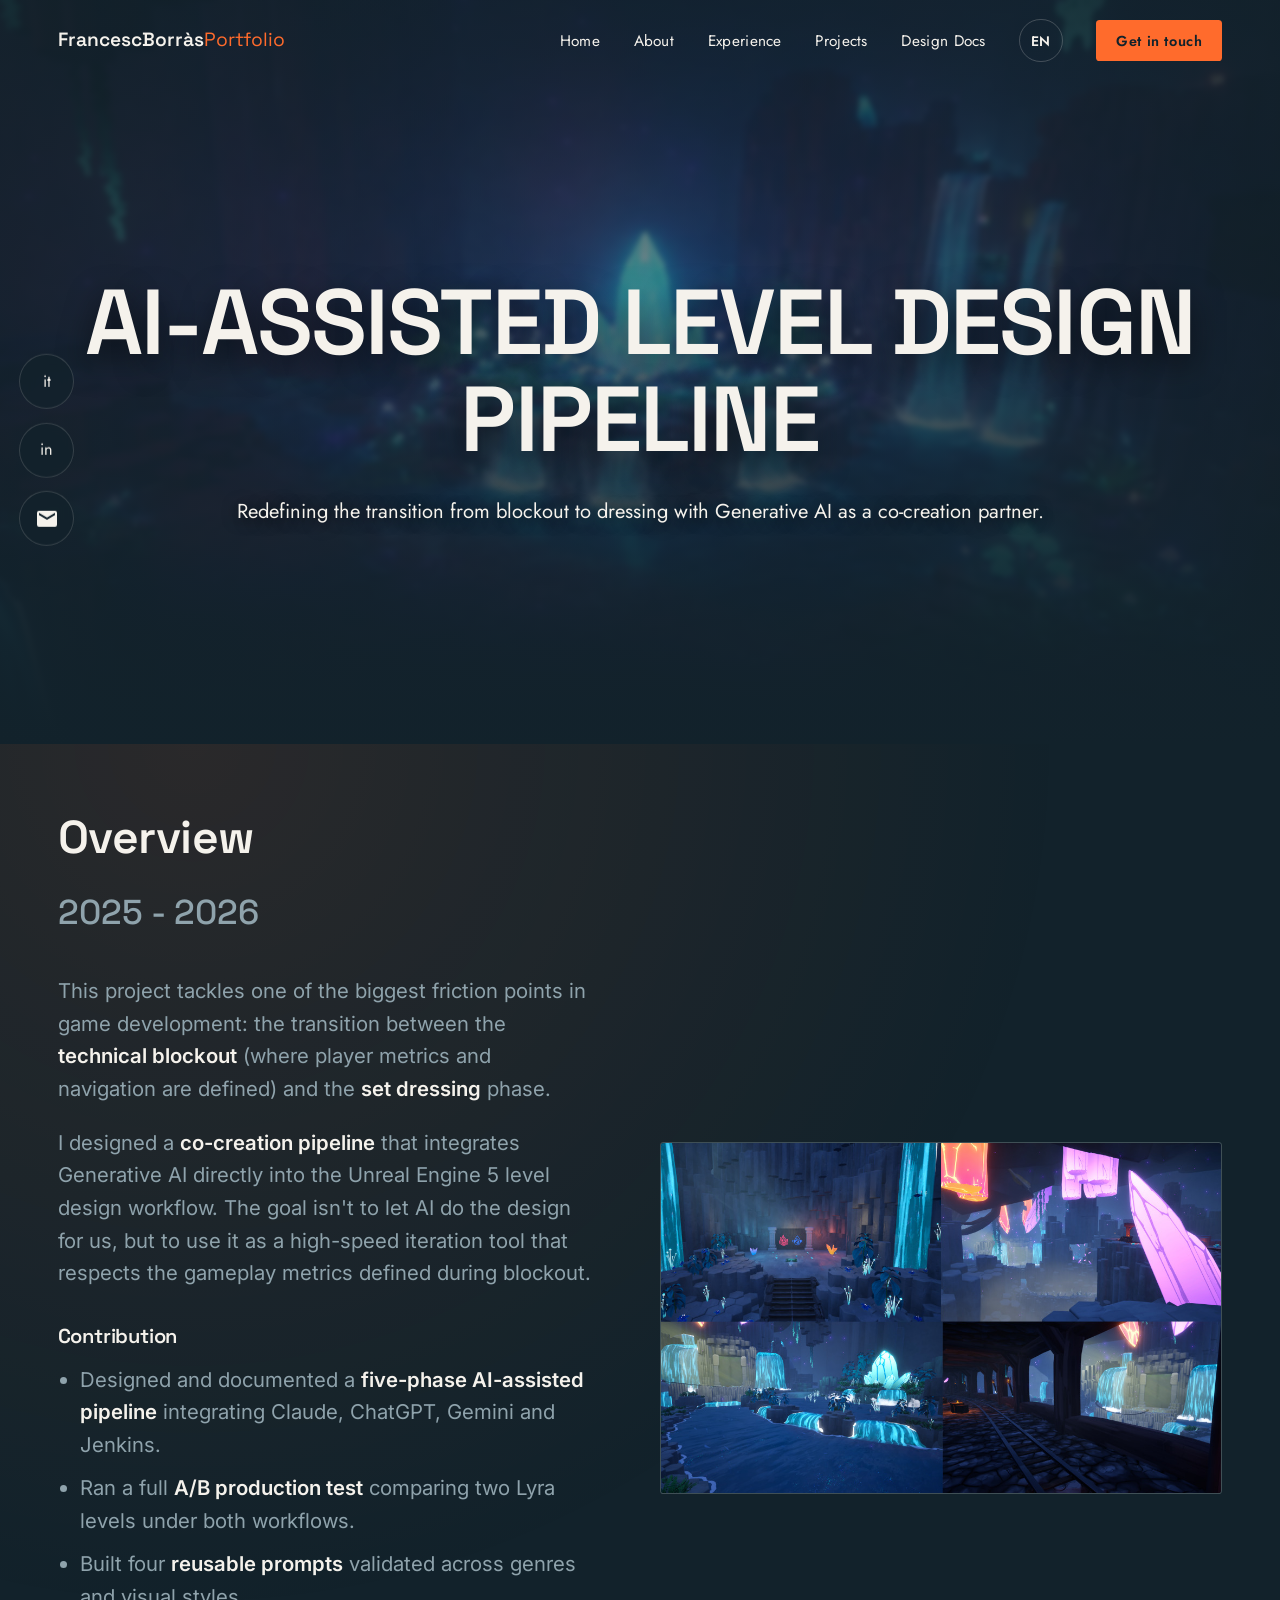
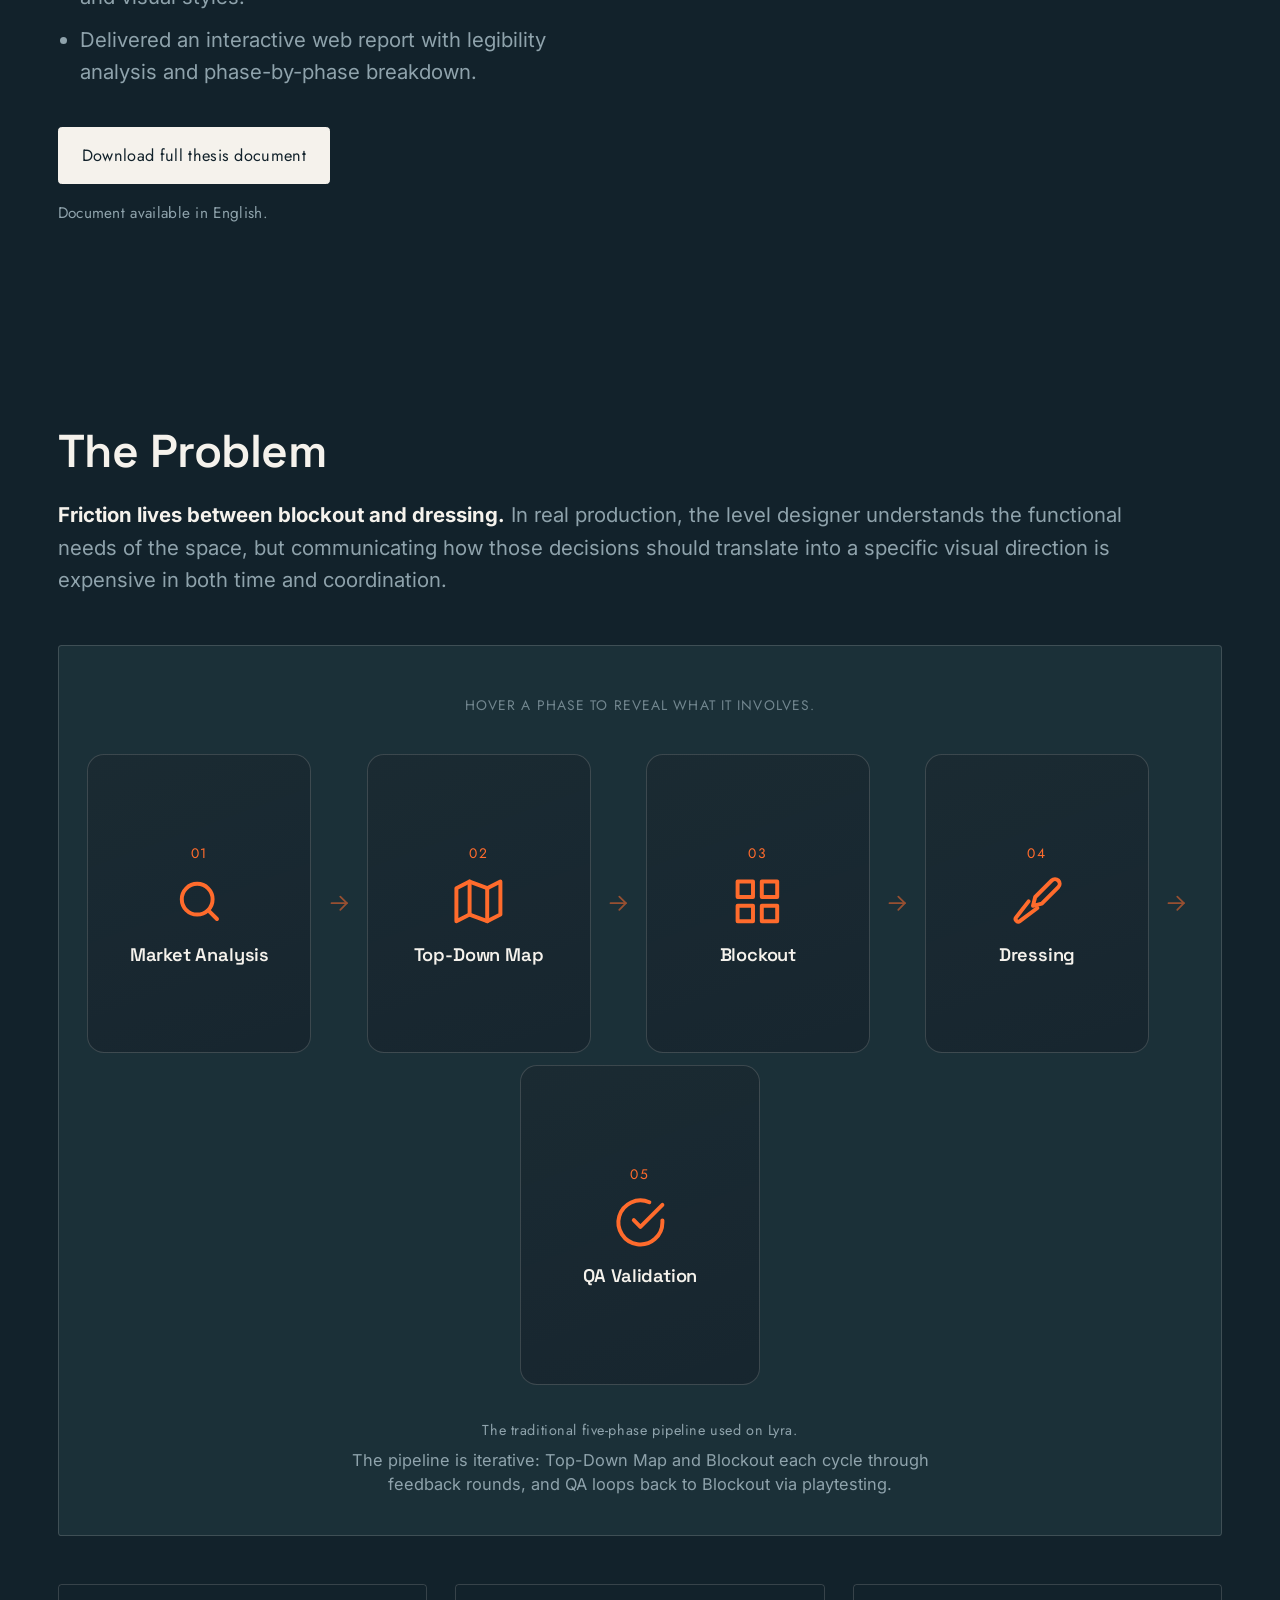
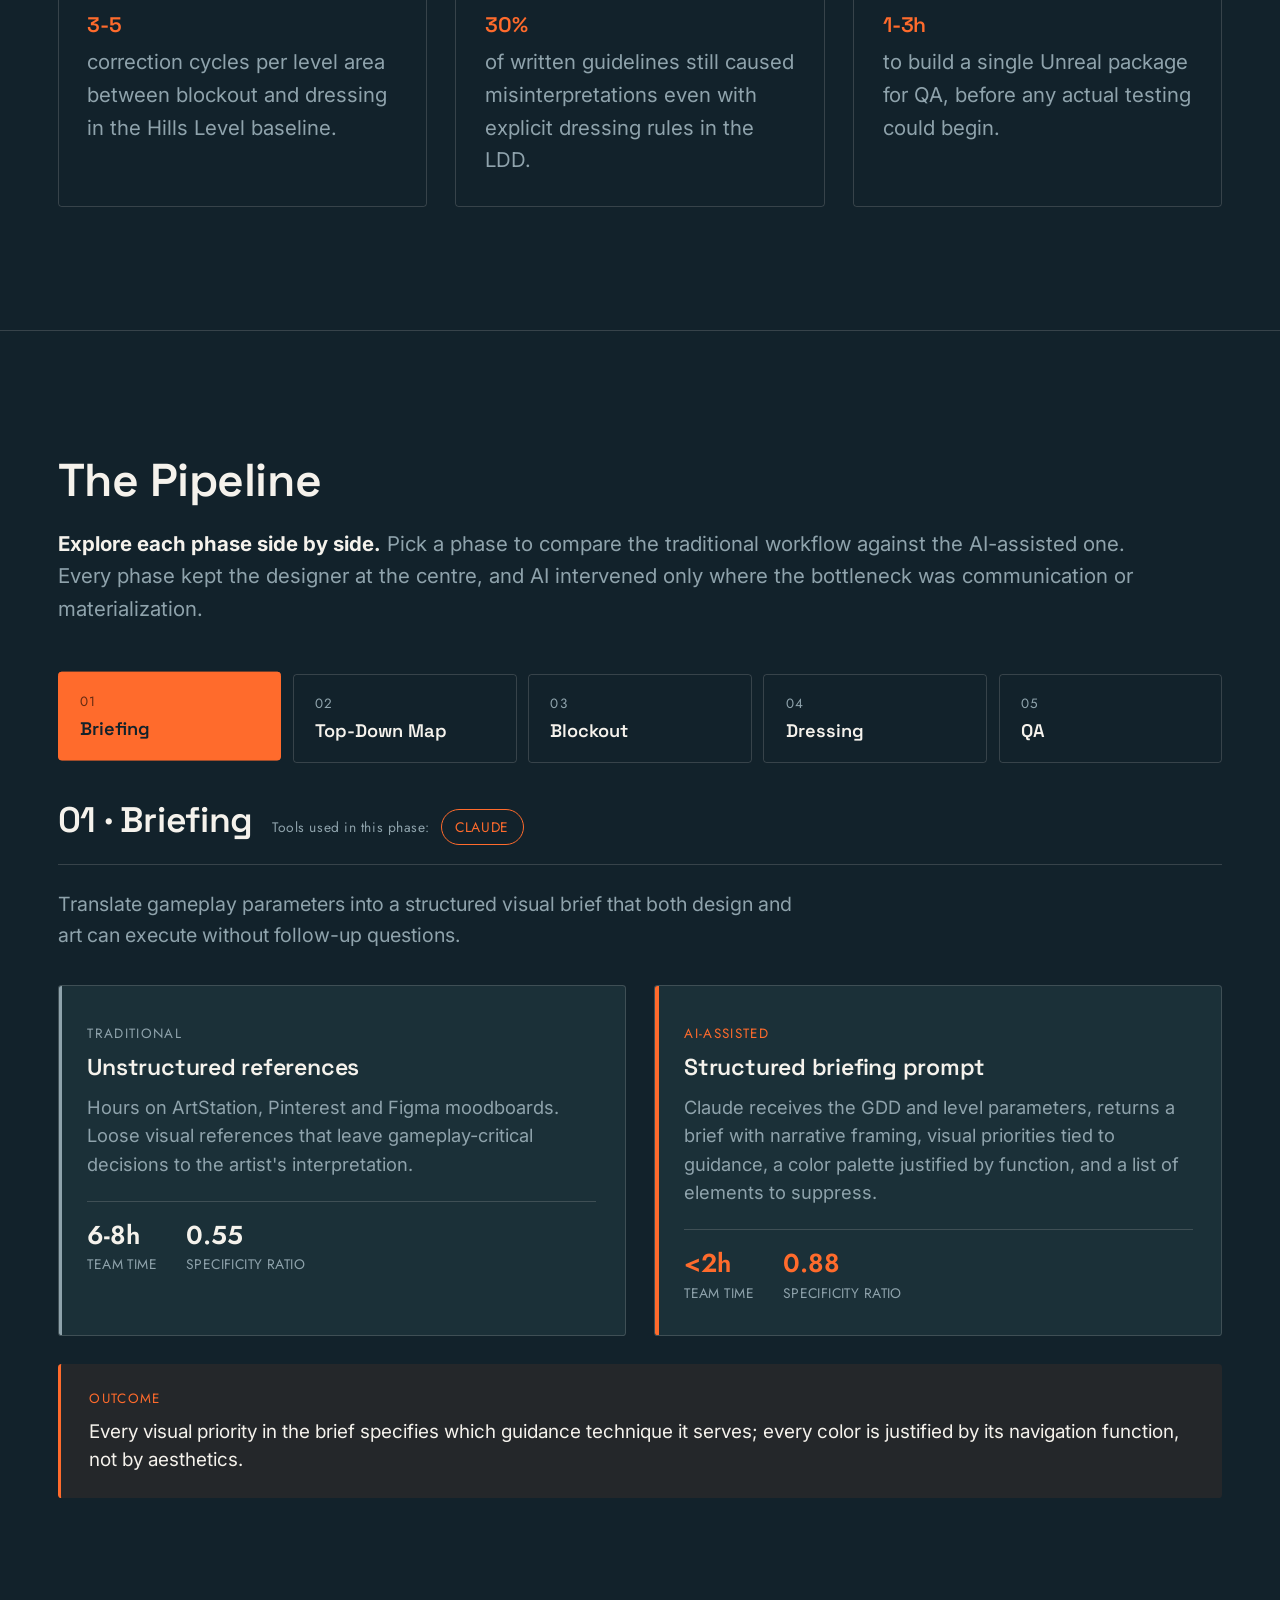
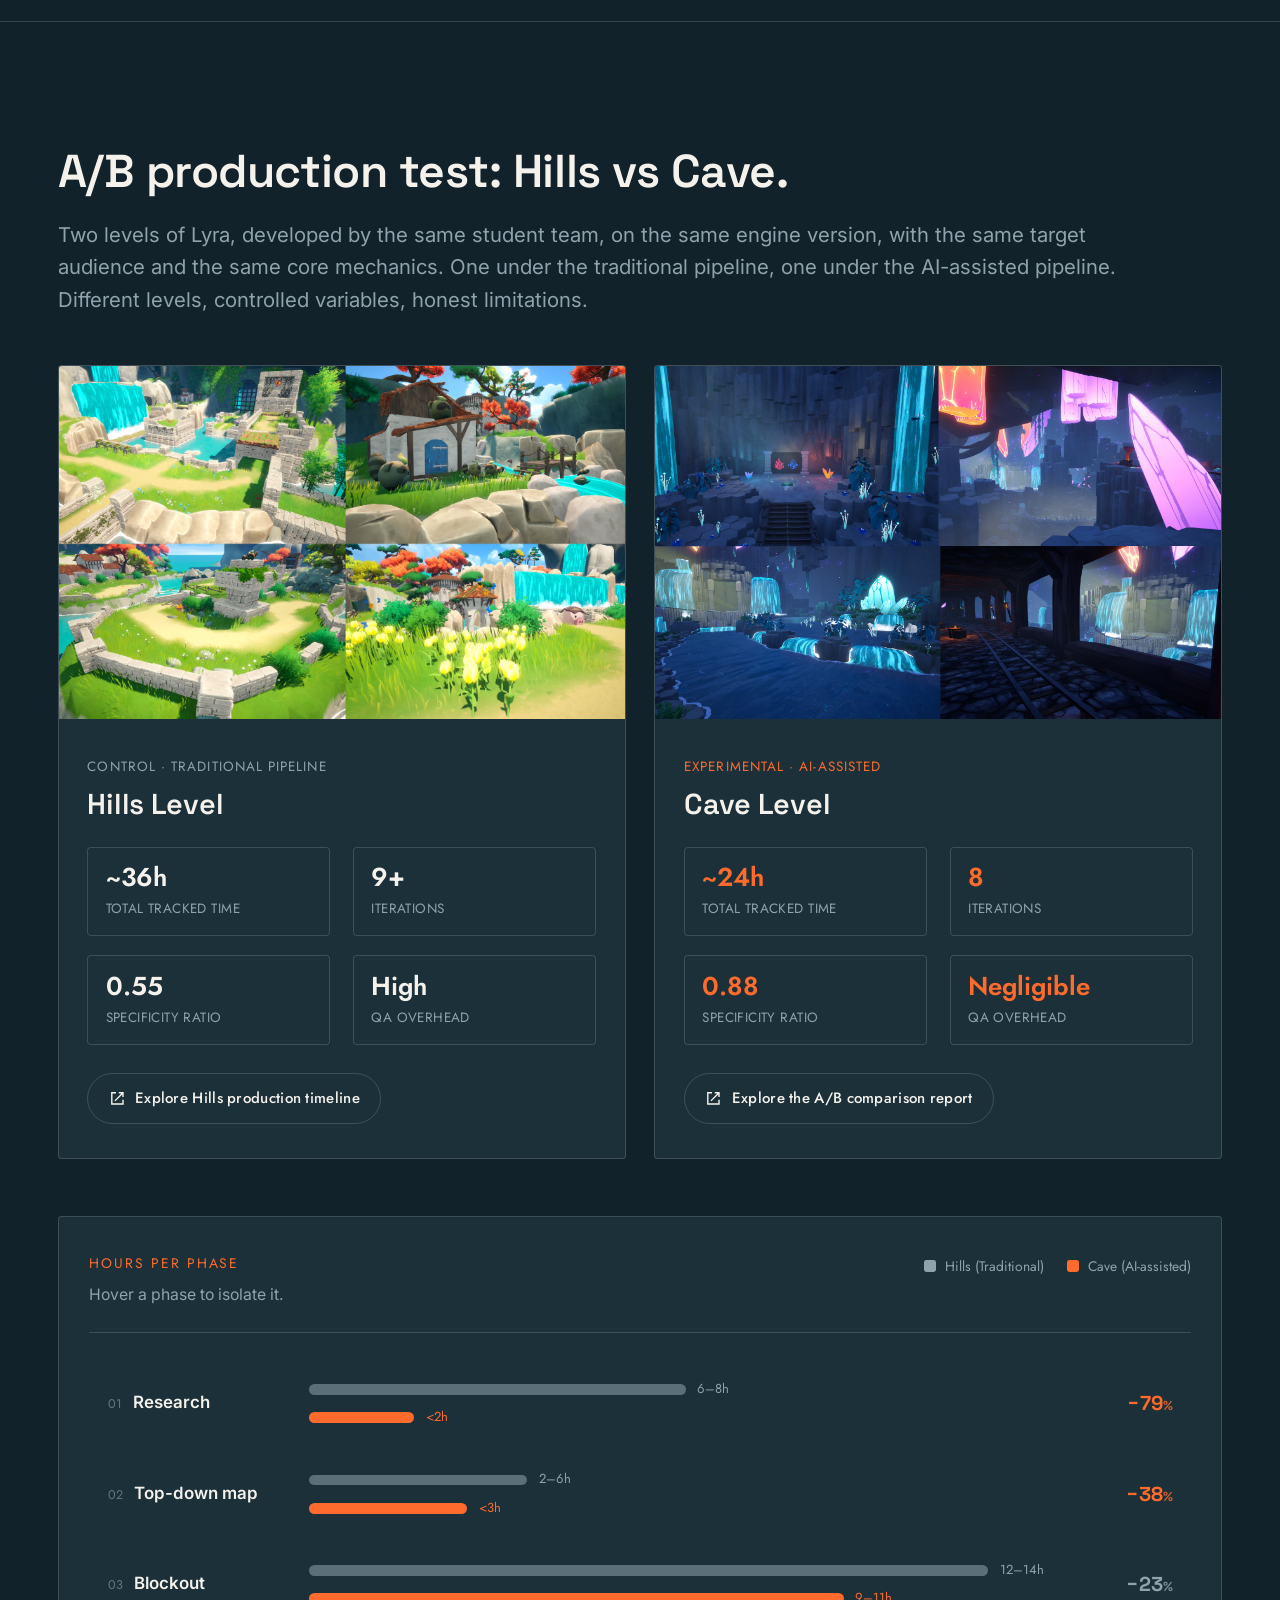
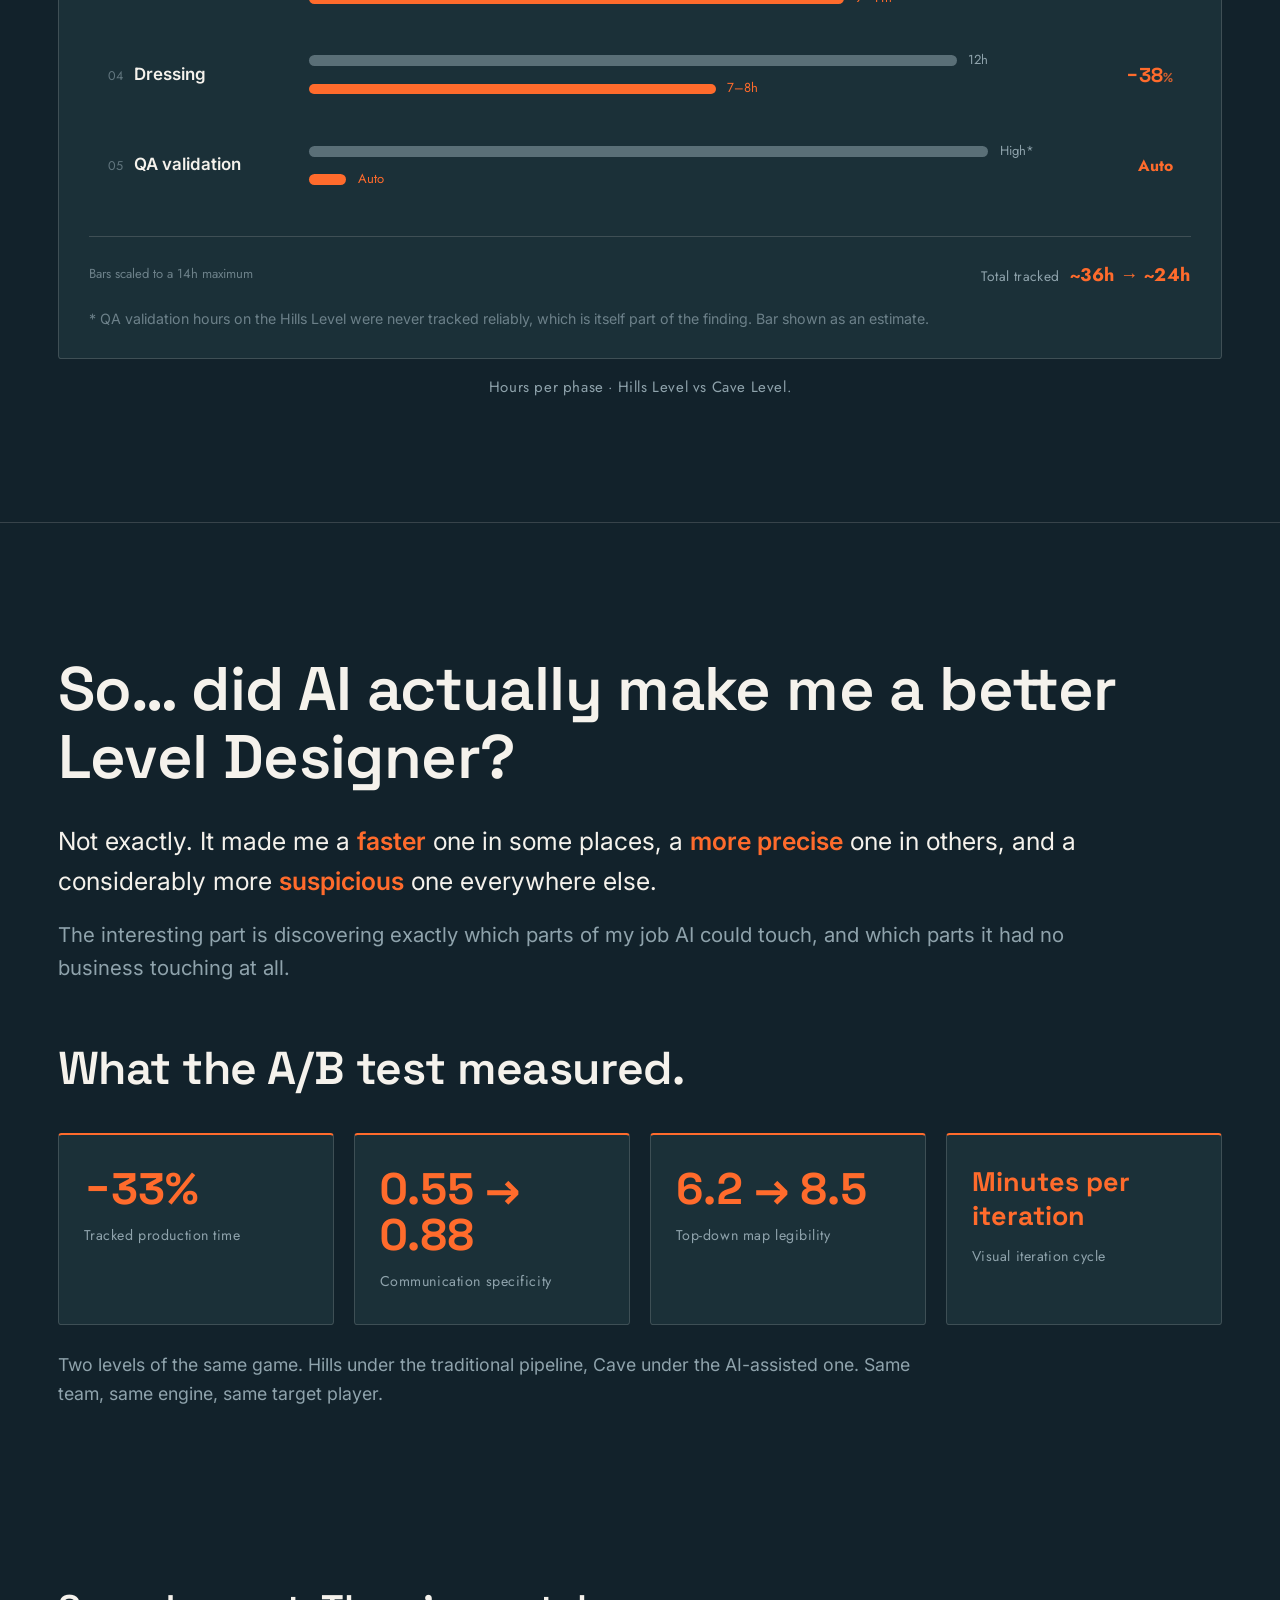
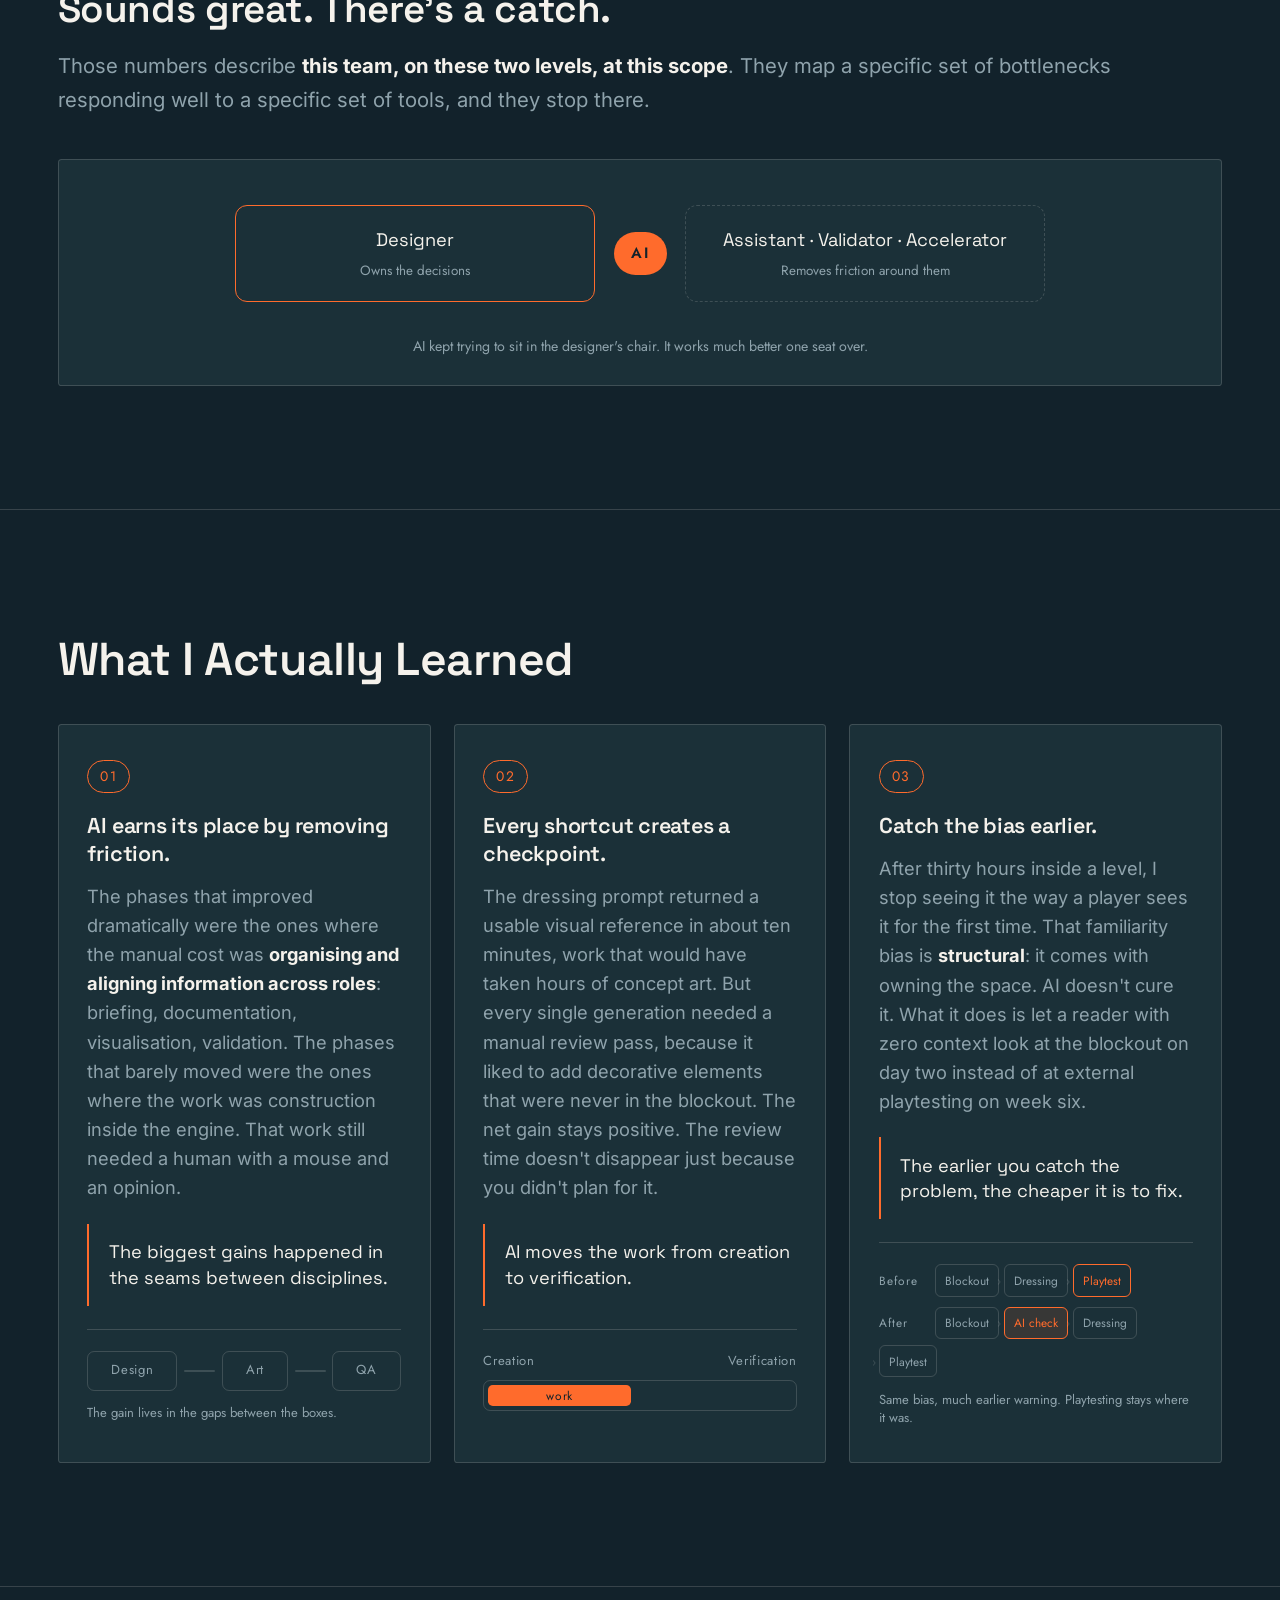
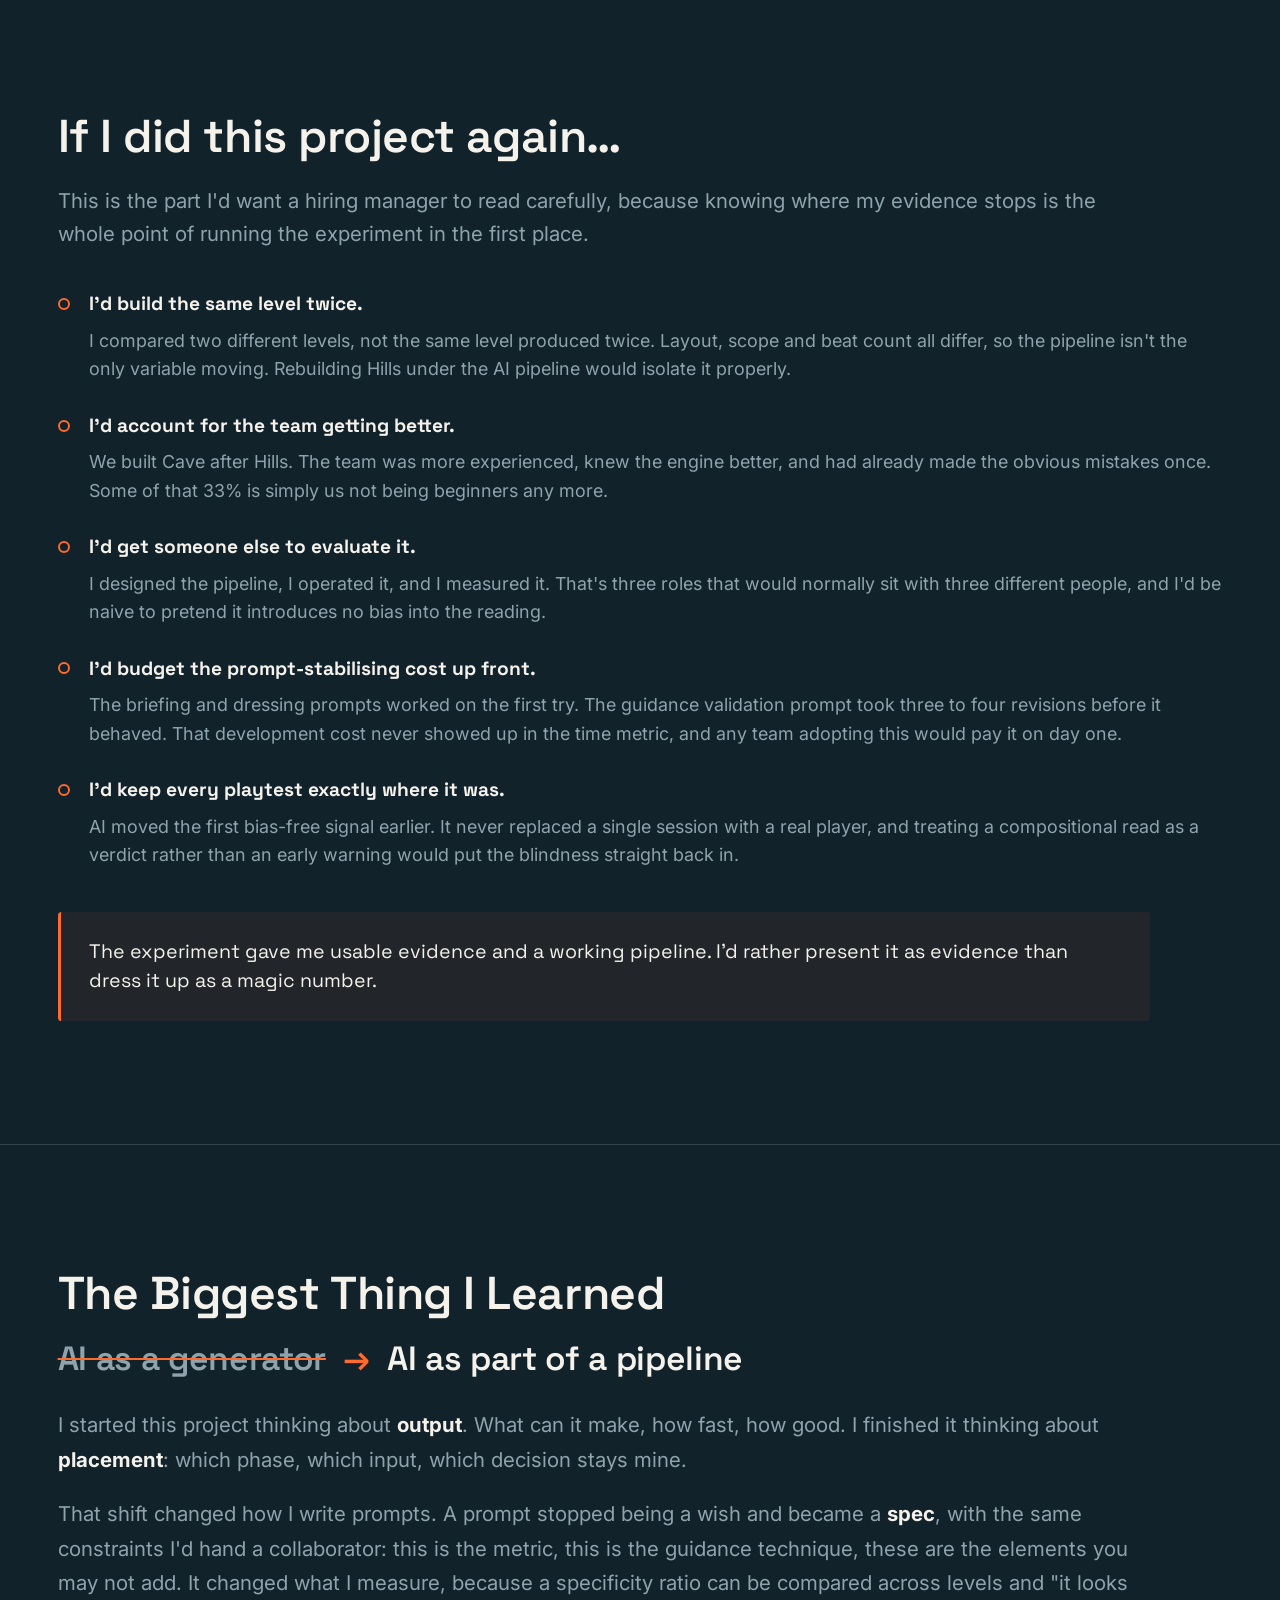
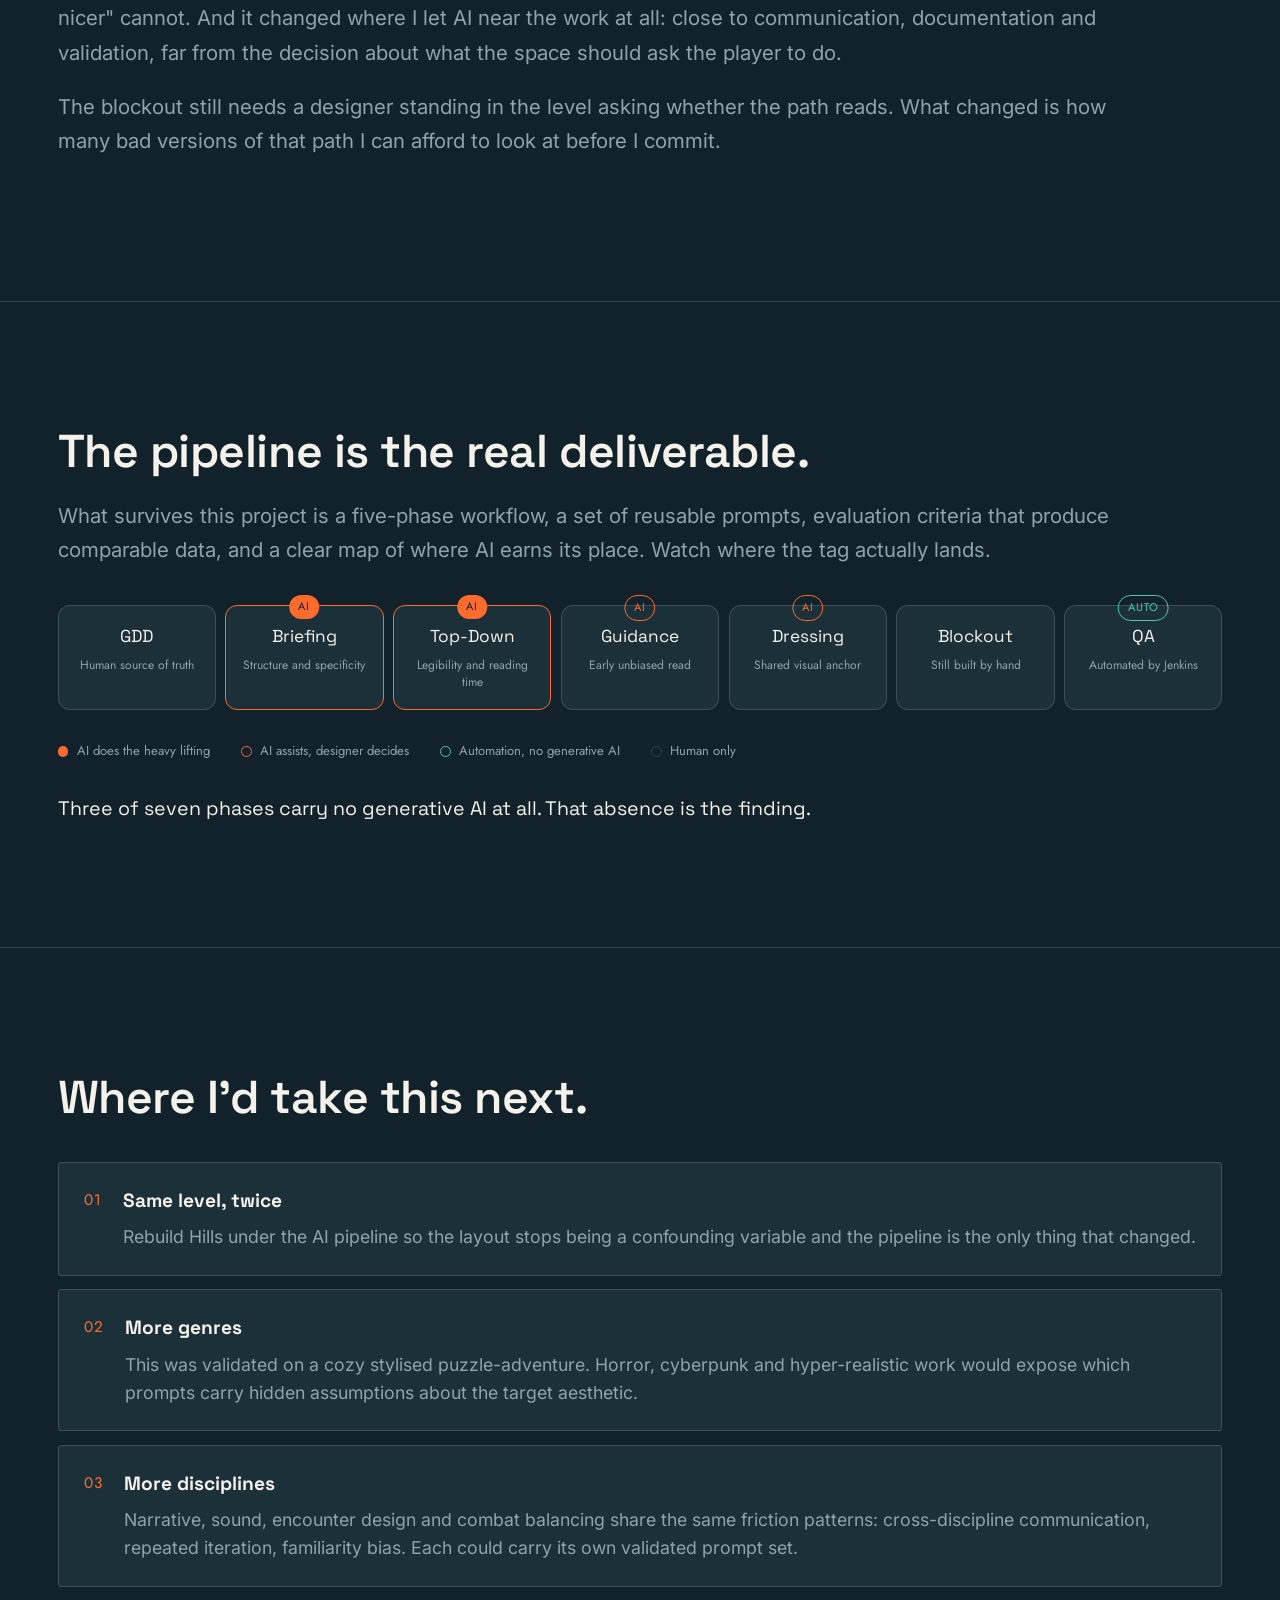
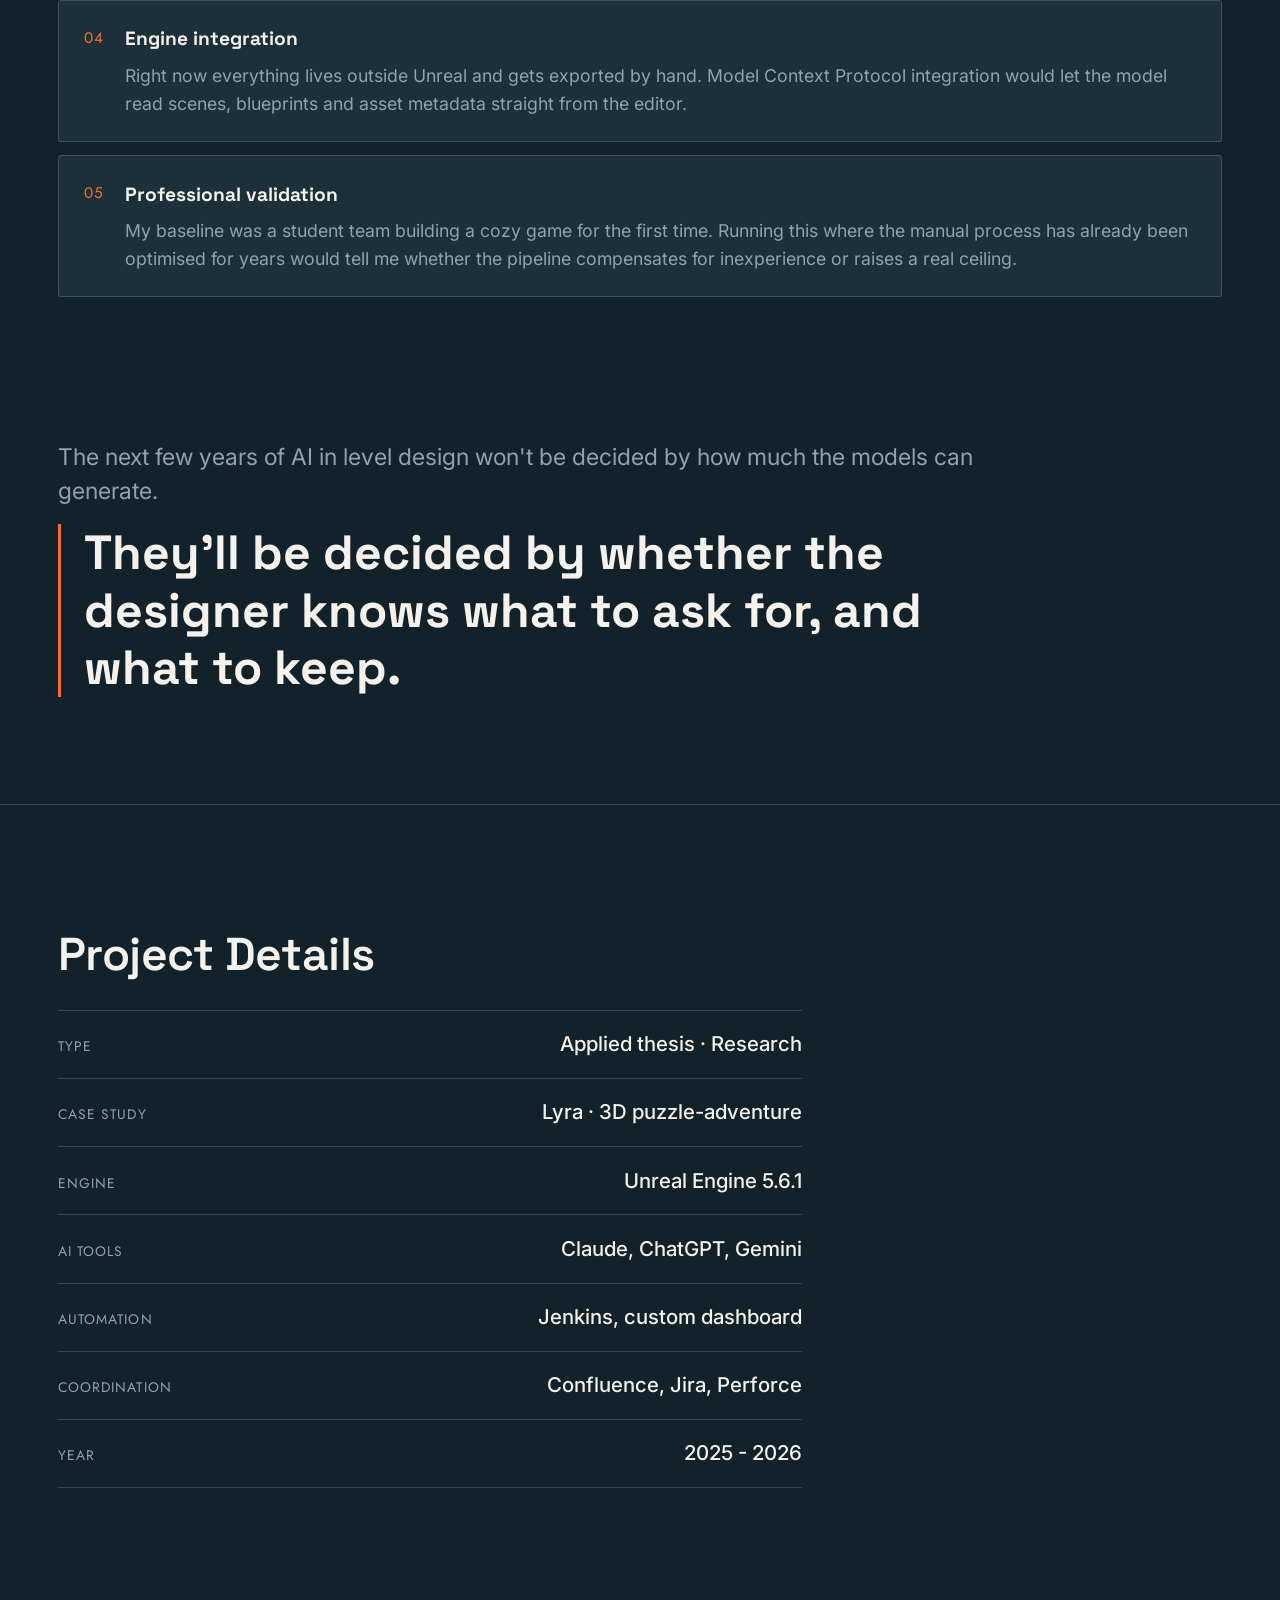
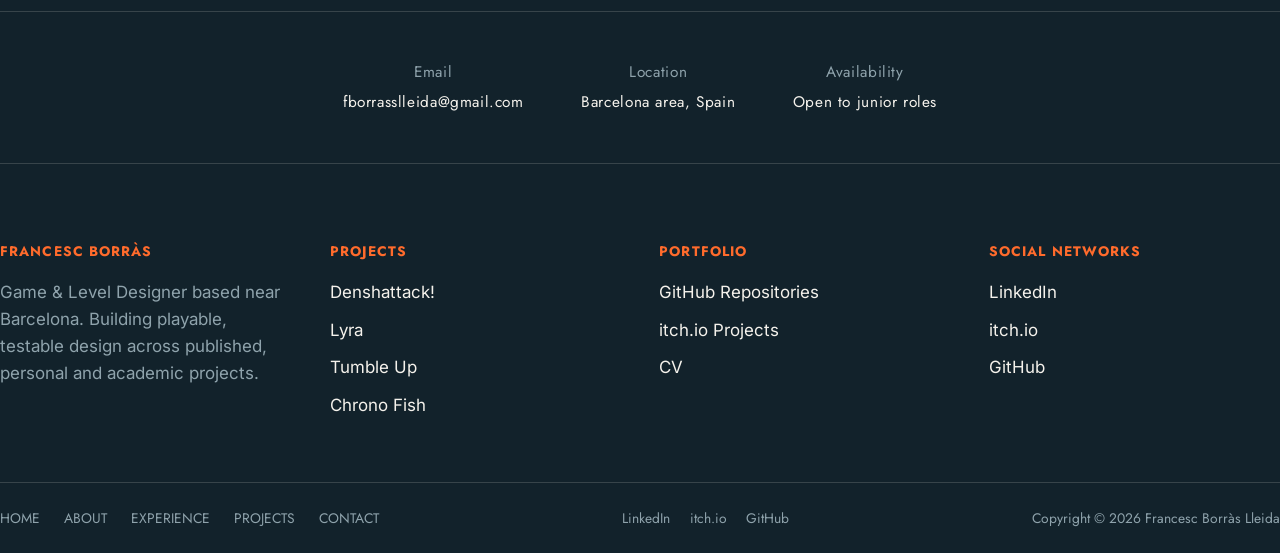
==== commit 31b5b2b5: "changes" ====
--- a/proyectos/ai-pipeline.html
+++ b/proyectos/ai-pipeline.html
@@ -16,7 +16,7 @@
 <link rel="preconnect" href="https://fonts.googleapis.com">
 <link rel="preconnect" href="https://fonts.gstatic.com" crossorigin>
 <link href="https://fonts.googleapis.com/css2?family=Space+Grotesk:wght@500;600;700&family=Inter:wght@400;500;600&family=Jost:wght@400;500;600&display=swap" rel="stylesheet">
-<link rel="stylesheet" href="../css/style.css?v=27">
+<link rel="stylesheet" href="../css/style.css?v=28">
 <script>
 (function(){
   try {
@@ -84,11 +84,10 @@
   <section class="project-hero">
     <div class="wrap project-hero-grid">
       <div class="project-intro">
-        <span class="eyebrow" data-i18n="ai.overview_eyebrow">Research / Applied Thesis</span>
-        <h2 style="font-size:clamp(1.8rem,3.5vw,2.5rem); margin-top:0.5rem;" data-i18n="ai.overview_title">Overview</h2>
+        <h2 class="sec-title" data-i18n="ai.overview_title">Overview</h2>
         <p class="project-years" data-i18n="ai.years">2025 - 2026</p>
         <p class="project-lede" data-i18n="ai.lede1">This project tackles one of the biggest friction points in game development: the transition between the <strong>technical blockout</strong> (where player metrics and navigation are defined) and the <strong>set dressing</strong> phase.</p>
-        <p class="project-lede" data-i18n="ai.lede2">I designed a <strong>co-creation pipeline</strong> that integrates Generative AI directly into the Unreal Engine 5 level design workflow. The goal isn't to let AI do the design for us, but to use it as a high-speed iteration tool that respects the gameplay metrics defined during blockout.</p>
+        <p class="project-lede" data-i18n="ai.lede2">I designed a <strong>co-creation pipeline</strong> that integrates Generative AI directly into the Unreal Engine 5 level design workflow. The goal is to use it as a high-speed iteration tool that respects the gameplay metrics defined during blockout, with every design decision staying human.</p>
 
         <h3 class="task-heading" data-i18n="ai.contrib_heading">Contribution</h3>
         <ul class="task-list">
@@ -115,9 +114,8 @@
   <!-- THE PROBLEM -->
   <section>
     <div class="wrap">
-      <span class="eyebrow" data-i18n="ai.problem_eyebrow">The Problem</span>
-      <h2 style="font-size:clamp(1.7rem,3.4vw,2.3rem); max-width:22ch;" data-i18n="ai.problem_title">Friction lives between blockout and dressing.</h2>
-      <p class="section-lede" style="max-width:none;" data-i18n="ai.problem_lede">In real production, the level designer understands the functional needs of the space, but communicating how those decisions should translate into a specific visual direction is expensive in both time and coordination.</p>
+      <h2 class="sec-title" data-i18n="ai.problem_eyebrow">The Problem</h2>
+      <p class="section-lede" data-i18n="ai.problem_lede"><strong>Friction lives between blockout and dressing.</strong> In real production, the level designer understands the functional needs of the space, but communicating how those decisions should translate into a specific visual direction is expensive in both time and coordination.</p>
 
       <div class="trad-pipeline" aria-label="Traditional pipeline diagram">
         <p class="trad-hint" data-i18n="ai.trad_hover_hint">Hover a phase to reveal what it involves.</p>
@@ -290,9 +288,8 @@
   <!-- INTERACTIVE PIPELINE EXPLORER -->
   <section id="explorer">
     <div class="wrap">
-      <span class="eyebrow" data-i18n="ai.pipeline_eyebrow">The Pipeline</span>
-      <h2 style="font-size:clamp(1.7rem,3.4vw,2.3rem); max-width:26ch;" data-i18n="ai.pipeline_title">Explore each phase side by side.</h2>
-      <p class="section-lede" style="max-width:none;" data-i18n="ai.pipeline_lede">Pick a phase to compare the traditional workflow against the AI-assisted one. Every phase kept the designer at the centre; AI intervened only where the bottleneck was communication or materialization, never creative decision-making.</p>
+      <h2 class="sec-title" data-i18n="ai.pipeline_eyebrow">The Pipeline</h2>
+      <p class="section-lede" data-i18n="ai.pipeline_lede"><strong>Explore each phase side by side.</strong> Pick a phase to compare the traditional workflow against the AI-assisted one. Every phase kept the designer at the centre, and AI intervened only where the bottleneck was communication or materialization.</p>
 
       <div class="pipeline-tabs" role="tablist" aria-label="Pipeline phases">
         <button class="phase-tab is-active" role="tab" aria-selected="true" data-phase="briefing">
@@ -480,7 +477,7 @@
 
         <div class="phase-outcome">
           <span class="outcome-label" data-i18n="ai.outcome_label">Outcome</span>
-          <p data-i18n="ai.p4_outcome">From one variant per session to 5-8. The AI-generated image is not the final dressing; it's a shared visual artefact that anchors the conversation between designer and artist from the start.</p>
+          <p data-i18n="ai.p4_outcome">From one variant per session to 5-8. The AI-generated image works as a shared visual artefact that anchors the conversation between designer and artist from the start.</p>
         </div>
       </div>
 
@@ -494,7 +491,7 @@
             <span class="tool-chip">Custom Dashboard</span>
           </div>
         </div>
-        <p class="phase-summary" data-i18n="ai.p5_summary">Not generative AI, but the automation strategy that pairs with it: remove the compilation and distribution overhead from every QA cycle.</p>
+        <p class="phase-summary" data-i18n="ai.p5_summary">The automation strategy that pairs with the AI work: remove the compilation and distribution overhead from every QA cycle.</p>
 
         <div class="phase-compare">
           <div class="compare-card traditional">
@@ -530,9 +527,8 @@
   <!-- A/B CASE STUDY -->
   <section>
     <div class="wrap">
-      <span class="eyebrow" data-i18n="ai.ab_eyebrow">Applied Case Study</span>
-      <h2 style="font-size:clamp(1.7rem,3.4vw,2.3rem); max-width:26ch;" data-i18n="ai.ab_title">A/B production test: Hills vs Cave.</h2>
-      <p class="section-lede" style="max-width:none;" data-i18n="ai.ab_lede">Two levels of Lyra, developed by the same student team, on the same engine version, with the same target audience and the same core mechanics. One under the traditional pipeline, one under the AI-assisted pipeline. Different levels, controlled variables, honest limitations.</p>
+      <h2 class="sec-title" data-i18n="ai.ab_title">A/B production test: Hills vs Cave.</h2>
+      <p class="section-lede" data-i18n="ai.ab_lede">Two levels of Lyra, developed by the same student team, on the same engine version, with the same target audience and the same core mechanics. One under the traditional pipeline, one under the AI-assisted pipeline. Different levels, controlled variables, honest limitations.</p>
 
       <div class="ab-grid">
         <div class="ab-card hills">
@@ -705,21 +701,16 @@
   <!-- 1. OPENING -->
   <section class="cc-opening">
     <div class="wrap">
-      <span class="eyebrow" data-i18n="cc.open_eyebrow">Conclusions</span>
       <h2 class="cc-question" data-i18n="cc.open_question">So… did AI actually make me a better Level Designer?</h2>
       <p class="cc-answer" data-i18n="cc.open_answer">Not exactly. It made me a <strong>faster</strong> one in some places, a <strong>more precise</strong> one in others, and a considerably more <strong>suspicious</strong> one everywhere else.</p>
-      <p class="cc-answer-sub" data-i18n="cc.open_sub">The interesting part isn't the speed. It's discovering exactly which parts of my job AI could touch, and which parts it had no business touching at all.</p>
-      <div class="cc-scroll-cue" aria-hidden="true">
-        <span></span>
-      </div>
+      <p class="cc-answer-sub" data-i18n="cc.open_sub">The interesting part is discovering exactly which parts of my job AI could touch, and which parts it had no business touching at all.</p>
     </div>
   </section>
 
   <!-- 2. THE NUMBERS -->
   <section class="cc-numbers">
     <div class="wrap">
-      <span class="eyebrow" data-i18n="cc.num_eyebrow">The numbers</span>
-      <h3 class="cc-h3" data-i18n="cc.num_title">What the A/B test measured.</h3>
+      <h2 class="sec-title" data-i18n="cc.num_title">What the A/B test measured.</h2>
 
       <div class="cc-metrics">
         <div class="cc-metric" data-count-to="33" data-prefix="−" data-suffix="%">
@@ -735,7 +726,7 @@
           <span class="cc-metric-label" data-i18n="cc.num_3_label">Top-down map legibility</span>
         </div>
         <div class="cc-metric cc-metric-text">
-          <span class="cc-metric-num" data-i18n="cc.num_4_value">Minutes, not hours</span>
+          <span class="cc-metric-num" data-i18n="cc.num_4_value">Minutes per iteration</span>
           <span class="cc-metric-label" data-i18n="cc.num_4_label">Visual iteration cycle</span>
         </div>
       </div>
@@ -748,7 +739,7 @@
   <section class="cc-catch">
     <div class="wrap">
       <h3 class="cc-catch-hook" data-i18n="cc.catch_hook">Sounds great. There's a catch.</h3>
-      <p class="cc-catch-body" data-i18n="cc.catch_body">Those numbers describe <strong>this team, on these two levels, at this scope</strong>. They are not proof that AI makes game development a third faster. They're evidence that a specific set of bottlenecks responded well to a specific set of tools.</p>
+      <p class="cc-catch-body" data-i18n="cc.catch_body">Those numbers describe <strong>this team, on these two levels, at this scope</strong>. They describe a specific set of bottlenecks responding well to a specific set of tools, and they stop there.</p>
 
       <div class="cc-swap" aria-hidden="true">
         <div class="cc-swap-track">
@@ -772,15 +763,14 @@
   <!-- 4. WHAT I ACTUALLY LEARNED -->
   <section class="cc-learned">
     <div class="wrap">
-      <span class="eyebrow" data-i18n="cc.learn_eyebrow">What I actually learned</span>
-      <h3 class="cc-h3" data-i18n="cc.learn_title">Three things the data couldn't tell me on its own.</h3>
+      <h2 class="sec-title" data-i18n="cc.learn_eyebrow">What I Actually Learned</h2>
 
       <div class="cc-cards">
 
         <!-- CARD 01 -->
         <article class="cc-card" tabindex="0">
           <span class="cc-card-num">01</span>
-          <h4 data-i18n="cc.card1_title">AI doesn't replace creation. It removes friction.</h4>
+          <h4 data-i18n="cc.card1_title">AI earns its place by removing friction.</h4>
           <p data-i18n="cc.card1_body">The phases that improved dramatically were the ones where the manual cost was <strong>organising and aligning information across roles</strong>: briefing, documentation, visualisation, validation. The phases that barely moved were the ones where the work was construction inside the engine. That work still needed a human with a mouse and an opinion.</p>
           <blockquote data-i18n="cc.card1_quote">The biggest gains happened in the seams between disciplines.</blockquote>
 
@@ -792,7 +782,7 @@
               <span class="cc-seam-gap"><span class="cc-seam-spark"></span></span>
               <span class="cc-seam-block" data-i18n="cc.card1_viz_qa">QA</span>
             </div>
-            <span class="cc-viz-note" data-i18n="cc.card1_viz_note">The gain lives in the gaps, not in the boxes.</span>
+            <span class="cc-viz-note" data-i18n="cc.card1_viz_note">The gain lives in the gaps between the boxes.</span>
           </div>
         </article>
 
@@ -801,7 +791,7 @@
           <span class="cc-card-num">02</span>
           <h4 data-i18n="cc.card2_title">Every shortcut creates a checkpoint.</h4>
           <p data-i18n="cc.card2_body">The dressing prompt returned a usable visual reference in about ten minutes, work that would have taken hours of concept art. But every single generation needed a manual review pass, because it liked to add decorative elements that were never in the blockout. The net gain stays positive. The review time doesn't disappear just because you didn't plan for it.</p>
-          <blockquote data-i18n="cc.card2_quote">AI doesn't remove work. It changes where the work happens.</blockquote>
+          <blockquote data-i18n="cc.card2_quote">AI moves the work from creation to verification.</blockquote>
 
           <div class="cc-card-viz cc-viz-shift" aria-hidden="true">
             <div class="cc-shift-lane">
@@ -817,7 +807,7 @@
         <!-- CARD 03 -->
         <article class="cc-card" tabindex="0">
           <span class="cc-card-num">03</span>
-          <h4 data-i18n="cc.card3_title">Don't try to eliminate bias. Catch it earlier.</h4>
+          <h4 data-i18n="cc.card3_title">Catch the bias earlier.</h4>
           <p data-i18n="cc.card3_body">After thirty hours inside a level, I stop seeing it the way a player sees it for the first time. That familiarity bias is <strong>structural</strong>: it comes with owning the space. AI doesn't cure it. What it does is let a reader with zero context look at the blockout on day two instead of at external playtesting on week six.</p>
           <blockquote data-i18n="cc.card3_quote">The earlier you catch the problem, the cheaper it is to fix.</blockquote>
 
@@ -835,7 +825,7 @@
               <span class="cc-tl-step">Dressing</span>
               <span class="cc-tl-step">Playtest</span>
             </div>
-            <span class="cc-viz-note" data-i18n="cc.card3_viz_note">Same bias. Much earlier warning. Still not a substitute for playtesting.</span>
+            <span class="cc-viz-note" data-i18n="cc.card3_viz_note">Same bias, much earlier warning. Playtesting stays where it was.</span>
           </div>
         </article>
 
@@ -848,8 +838,7 @@
   <!-- 5. WHAT I WOULD DO DIFFERENTLY -->
   <section class="cc-redo">
     <div class="wrap">
-      <span class="eyebrow" data-i18n="cc.redo_eyebrow">Honest reading</span>
-      <h3 class="cc-h3" data-i18n="cc.redo_title">If I did this project again…</h3>
+      <h2 class="sec-title" data-i18n="cc.redo_title">If I did this project again…</h2>
       <p class="cc-redo-intro" data-i18n="cc.redo_intro">This is the part I'd want a hiring manager to read carefully, because knowing where my evidence stops is the whole point of running the experiment in the first place.</p>
 
       <ul class="cc-redo-list">
@@ -890,7 +879,7 @@
         </li>
       </ul>
 
-      <p class="cc-redo-close" data-i18n="cc.redo_close">The experiment gave me usable evidence and a working pipeline. It didn't give me a magic number, and I'd rather present it as the first than pretend it's the second.</p>
+      <p class="cc-redo-close" data-i18n="cc.redo_close">The experiment gave me usable evidence and a working pipeline. I'd rather present it as evidence than dress it up as a magic number.</p>
     </div>
   </section>
 
@@ -899,7 +888,7 @@
   <!-- 6. THE BIGGEST THING I LEARNED -->
   <section class="cc-shift">
     <div class="wrap">
-      <span class="eyebrow" data-i18n="cc.shift_eyebrow">The biggest thing I learned</span>
+      <h2 class="sec-title" data-i18n="cc.shift_eyebrow">The Biggest Thing I Learned</h2>
       <h3 class="cc-shift-headline">
         <span class="cc-strike" data-i18n="cc.shift_strike">AI as a generator</span>
         <span class="cc-shift-arrow" aria-hidden="true">→</span>
@@ -908,7 +897,7 @@
 
       <div class="cc-shift-body">
         <p data-i18n="cc.shift_p1">I started this project thinking about <strong>output</strong>. What can it make, how fast, how good. I finished it thinking about <strong>placement</strong>: which phase, which input, which decision stays mine.</p>
-        <p data-i18n="cc.shift_p2">That shift changed how I write prompts. A prompt stopped being a wish and became a <strong>spec</strong>, with the same constraints I'd hand a collaborator: this is the metric, this is the guidance technique, these are the elements you may not add. It changed what I measure, because "it looks nicer" is not a result and specificity ratio is. And it changed where I let AI near the work at all: close to communication, documentation and validation, nowhere near the decision about what the space should ask the player to do.</p>
+        <p data-i18n="cc.shift_p2">That shift changed how I write prompts. A prompt stopped being a wish and became a <strong>spec</strong>, with the same constraints I'd hand a collaborator: this is the metric, this is the guidance technique, these are the elements you may not add. It changed what I measure, because a specificity ratio can be compared across levels and "it looks nicer" cannot. And it changed where I let AI near the work at all: close to communication, documentation and validation, nowhere near the decision about what the space should ask the player to do.</p>
         <p data-i18n="cc.shift_p3">The blockout still needs a designer standing in the level asking whether the path reads. What changed is how many bad versions of that path I can afford to look at before I commit.</p>
       </div>
     </div>
@@ -919,9 +908,8 @@
   <!-- 7. THE PIPELINE IS THE REAL RESULT -->
   <section class="cc-pipeline">
     <div class="wrap">
-      <span class="eyebrow" data-i18n="cc.pipe_eyebrow">The real deliverable</span>
-      <h3 class="cc-h3" data-i18n="cc.pipe_title">The pipeline is the result. Not the percentage.</h3>
-      <p class="cc-pipe-intro" data-i18n="cc.pipe_intro">What survives this project isn't a number on a slide. It's a five-phase workflow, a set of reusable prompts, evaluation criteria that produce comparable data, and a clear map of where AI earns its place. Watch where the tag actually lands.</p>
+      <h2 class="sec-title" data-i18n="cc.pipe_title">The pipeline is the real deliverable.</h2>
+      <p class="cc-pipe-intro" data-i18n="cc.pipe_intro">What survives this project is a five-phase workflow, a set of reusable prompts, evaluation criteria that produce comparable data, and a clear map of where AI earns its place. Watch where the tag actually lands.</p>
 
       <ol class="cc-pipe-flow" role="list">
         <li class="cc-pipe-step" data-ai="none">
@@ -950,7 +938,7 @@
         </li>
         <li class="cc-pipe-step" data-ai="auto">
           <span class="cc-pipe-name">QA</span>
-          <span class="cc-pipe-role" data-i18n="cc.pipe_qa">Automated, not generated</span>
+          <span class="cc-pipe-role" data-i18n="cc.pipe_qa">Automated by Jenkins</span>
         </li>
       </ol>
 
@@ -961,7 +949,7 @@
         <span class="cc-legend-item"><i class="cc-dot cc-dot-none"></i><span data-i18n="cc.pipe_legend_none">Human only</span></span>
       </p>
 
-      <p class="cc-pipe-foot" data-i18n="cc.pipe_foot">Three of seven phases have no generative AI in them at all. That's not an oversight. That's the finding.</p>
+      <p class="cc-pipe-foot" data-i18n="cc.pipe_foot">Three of seven phases have no generative AI in them at all. That absence is the finding.</p>
     </div>
   </section>
 
@@ -970,8 +958,7 @@
   <!-- 8. FUTURE WORK -->
   <section class="cc-roadmap">
     <div class="wrap">
-      <span class="eyebrow" data-i18n="cc.road_eyebrow">Future work</span>
-      <h3 class="cc-h3" data-i18n="cc.road_title">Where I'd take this next.</h3>
+      <h2 class="sec-title" data-i18n="cc.road_title">Where I'd take this next.</h2>
 
       <ol class="cc-road-list" role="list">
         <li class="cc-road-item" tabindex="0">
@@ -1027,8 +1014,7 @@
   <!-- PROJECT DETAILS -->
   <section>
     <div class="wrap">
-      <span class="eyebrow" data-i18n="ai.details_eyebrow">Project Details</span>
-      <h3 style="font-size:clamp(1.4rem,2.8vw,1.8rem); margin-top:0.5rem;" data-i18n="ai.details_title">At a glance.</h3>
+      <h2 class="sec-title" data-i18n="ai.details_eyebrow">Project Details</h2>
       <ul class="detail-list" style="max-width:620px;">
         <li><span data-i18n="ai.d_type">Type</span><strong data-i18n="ai.d_type_v">Applied thesis · Research</strong></li>
         <li><span data-i18n="ai.d_case">Case study</span><strong data-i18n="ai.d_case_v">Lyra · 3D puzzle-adventure</strong></li>
--- a/css/style.css
+++ b/css/style.css
@@ -2861,3 +2861,45 @@
   .hpp-row, .hpp-delta { transition: none; }
 }
 
+
+/* ==========================================================
+   AI page: unified section titles + wider text measure
+   ========================================================== */
+.sec-title {
+  font-family: var(--font-display);
+  font-size: clamp(1.7rem, 3.4vw, 2.4rem);
+  line-height: 1.15;
+  color: var(--surface-text);
+  margin: 0 0 1.1rem;
+  max-width: 30ch;
+}
+
+/* Use the available width instead of hugging the left edge */
+.cc-question { max-width: 30ch; }
+.cc-answer { max-width: 74ch; font-size: clamp(1.08rem, 1.8vw, 1.3rem); }
+.cc-answer-sub { max-width: 80ch; }
+.cc-catch-body { max-width: 82ch; }
+.cc-numbers-foot { max-width: 82ch; }
+.cc-redo-intro { max-width: 82ch; }
+.cc-redo-list p { max-width: none; }
+.cc-redo-close { max-width: 84ch; }
+.cc-shift-body p { max-width: 84ch; }
+.cc-pipe-intro { max-width: 84ch; }
+.cc-pipe-foot { max-width: 70ch; }
+.cc-road-body p { max-width: none; }
+.cc-final-line { max-width: 68ch; }
+.cc-final-punch { max-width: 30ch; }
+.hpp-note { max-width: none; }
+.section-lede { max-width: 84ch; }
+.cc-card p { font-size: .95rem; }
+
+/* Tighter vertical rhythm on the conclusions block */
+.cc-opening { padding-bottom: 0; }
+.cc-numbers { padding-top: clamp(2rem, 4vw, 3rem); }
+.cc-catch { padding-top: clamp(2rem, 4vw, 3rem); }
+
+/* Lead-in sentence style for the promoted headings */
+.section-lede strong {
+  color: var(--surface-text);
+  font-weight: 700;
+}
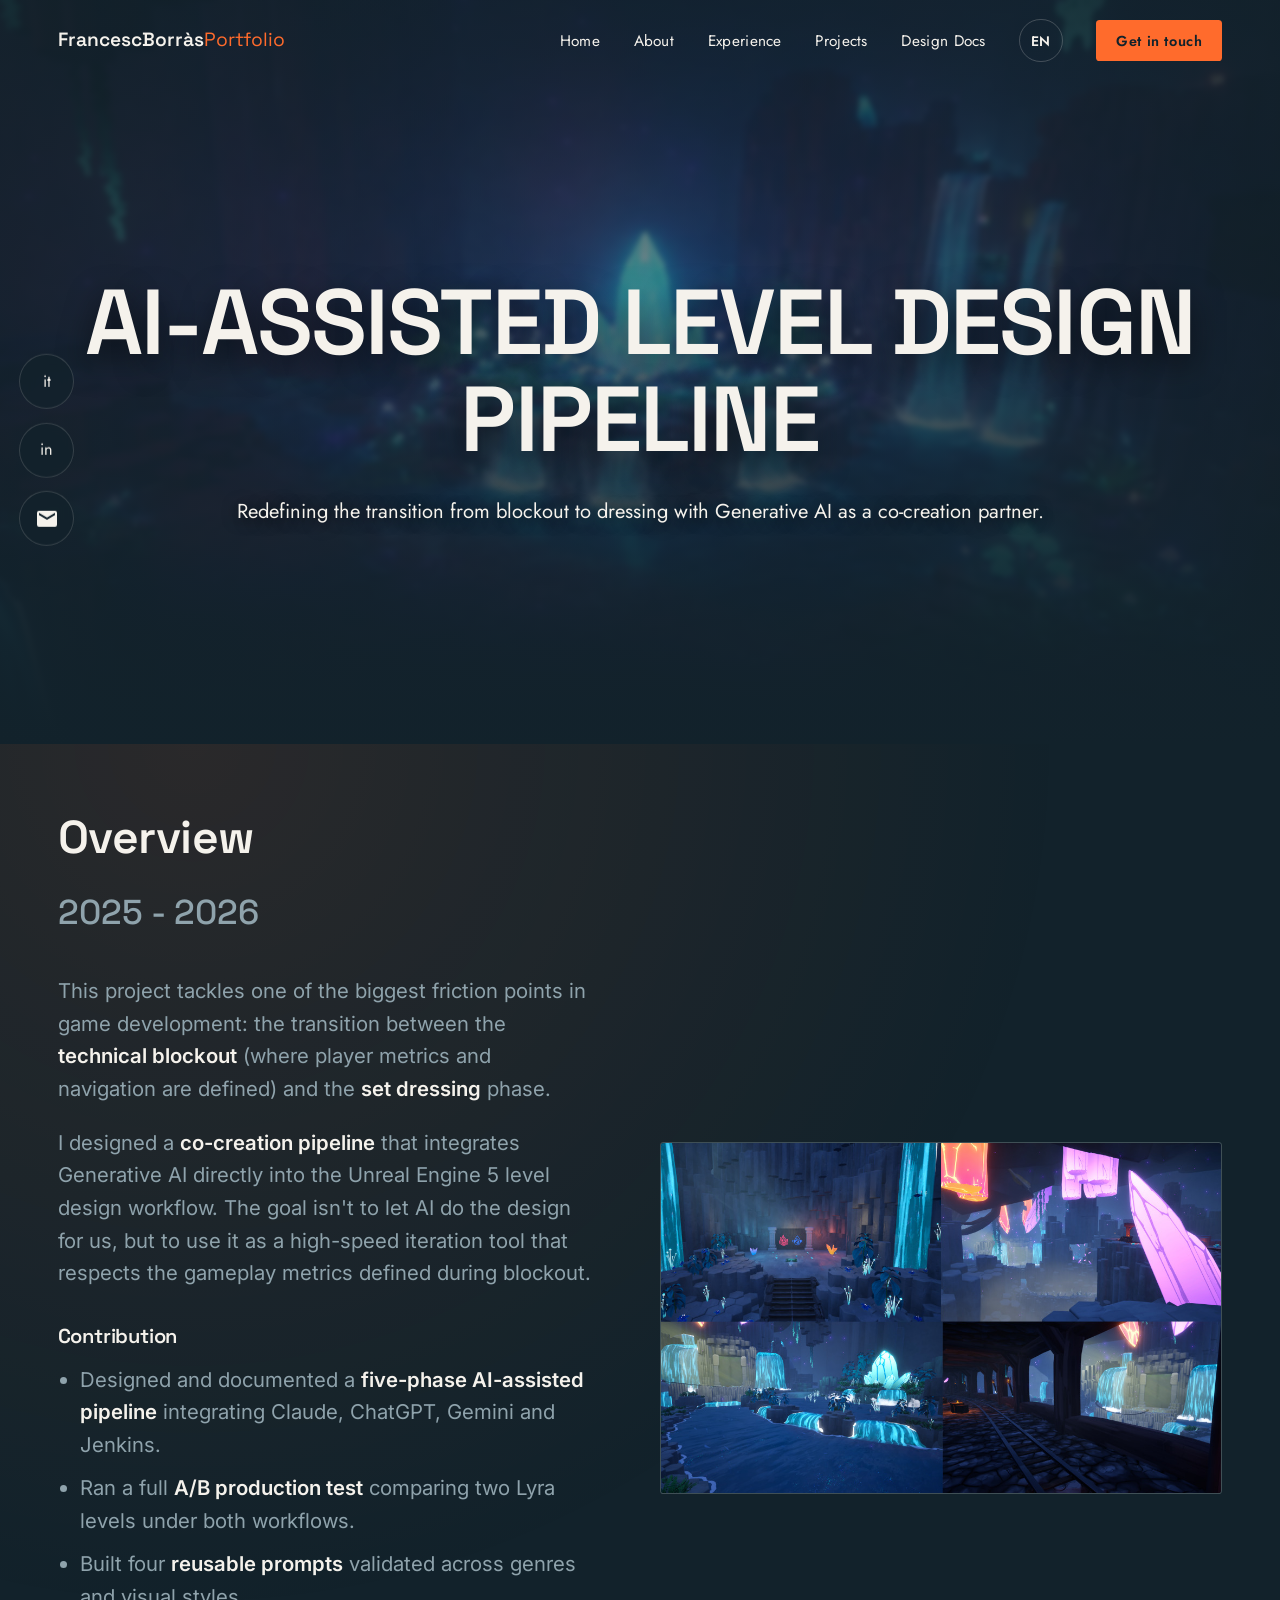
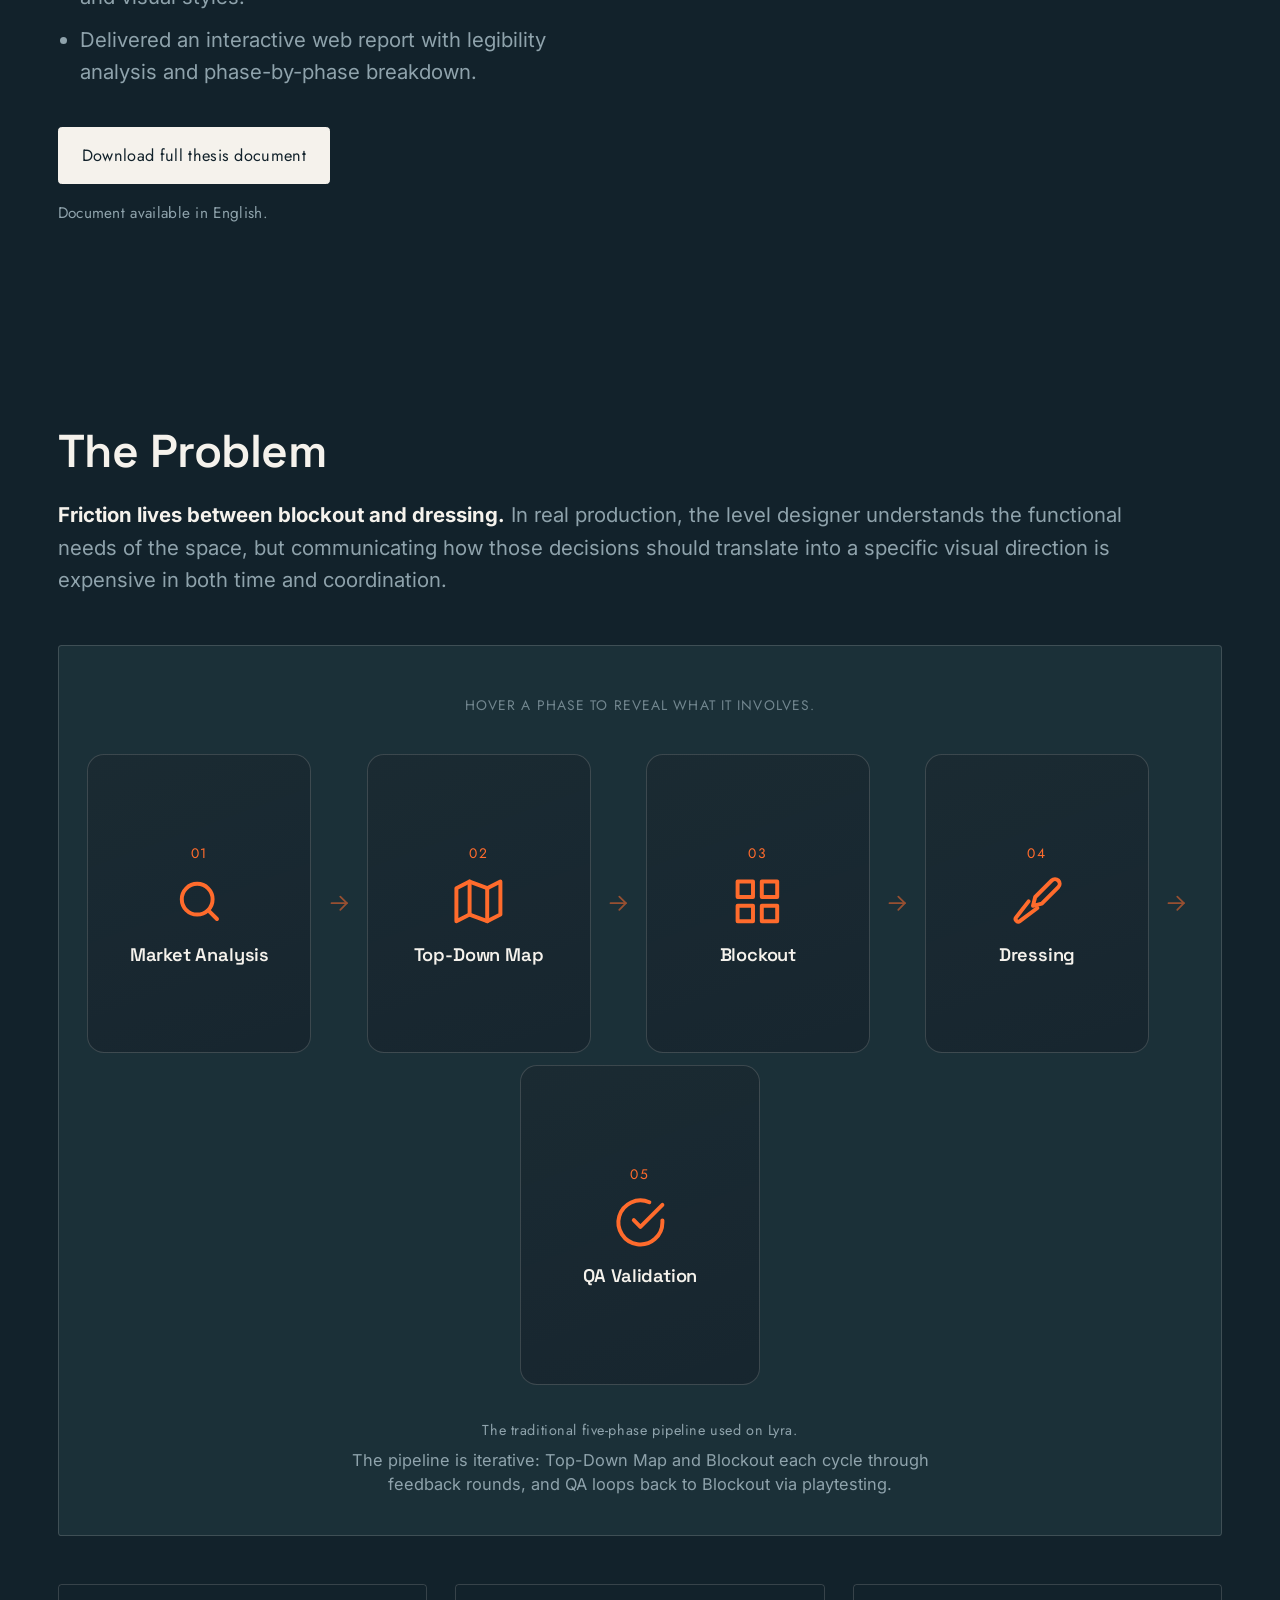
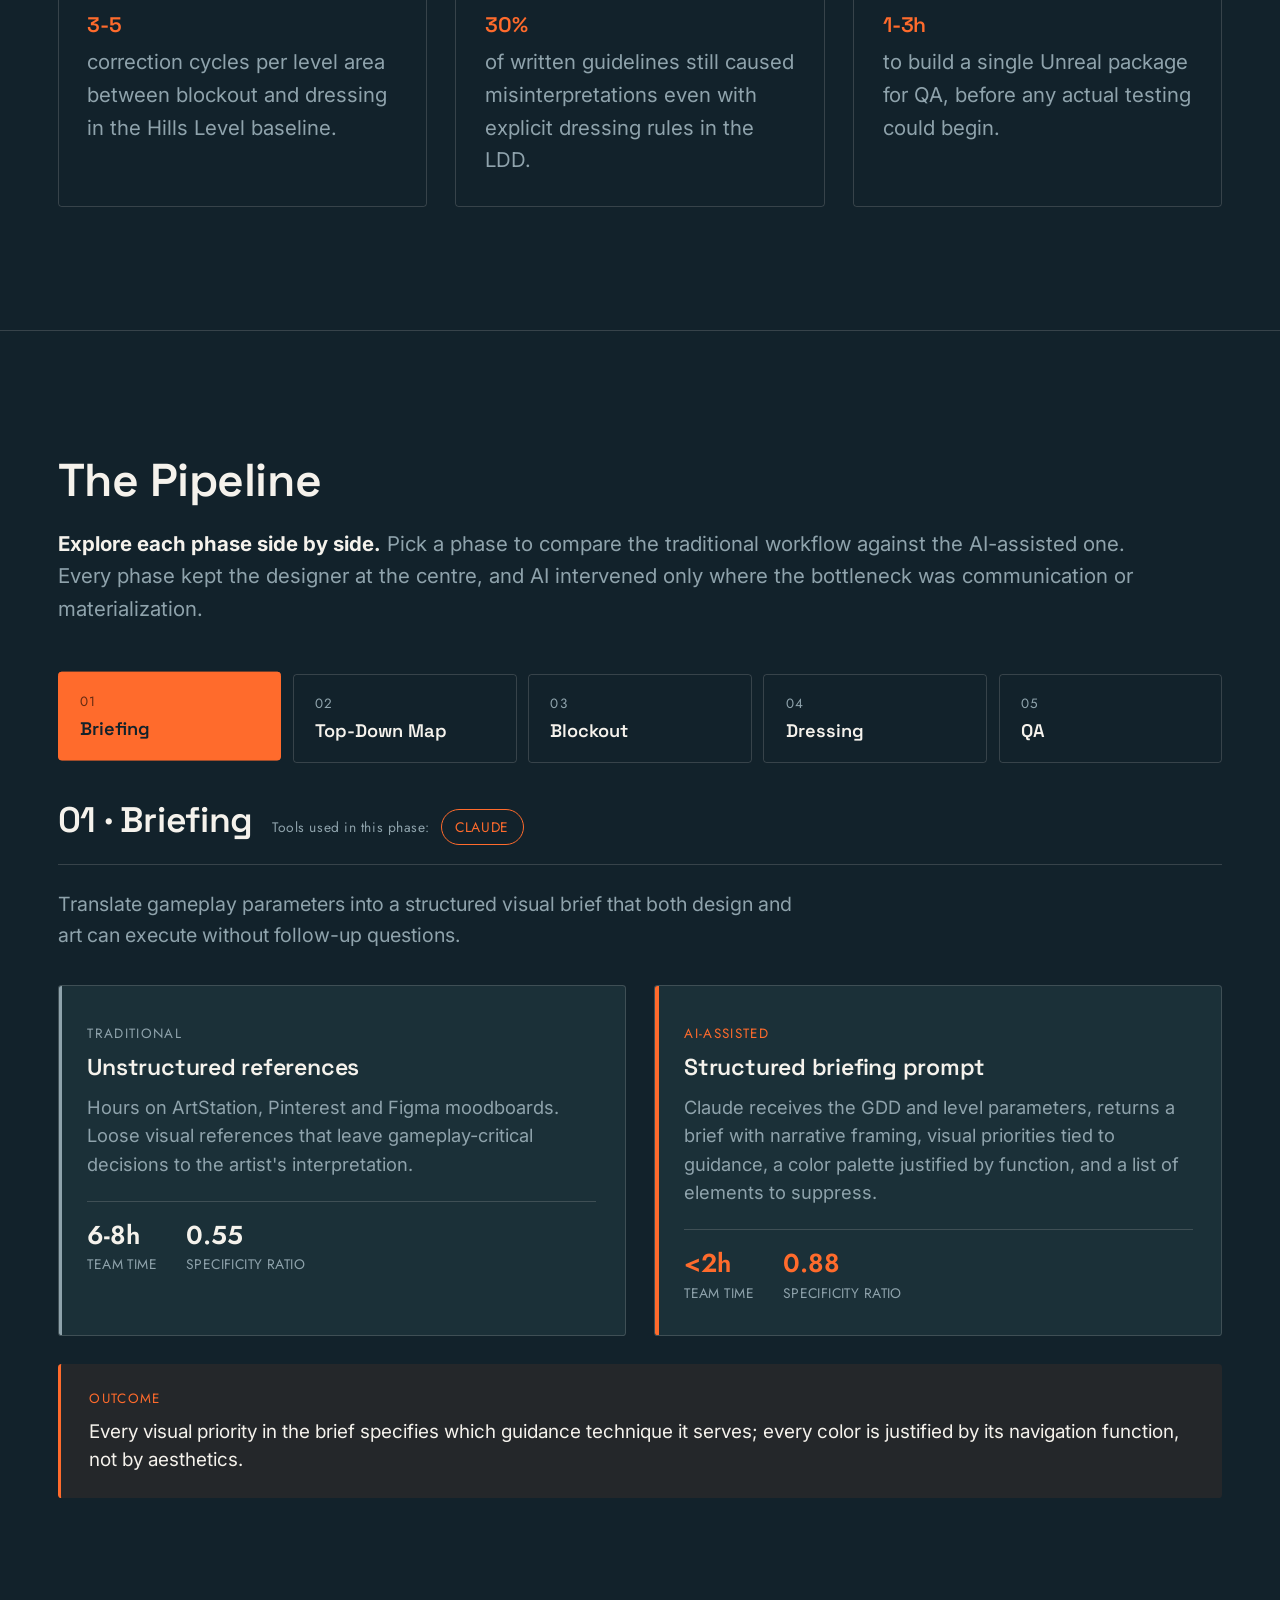
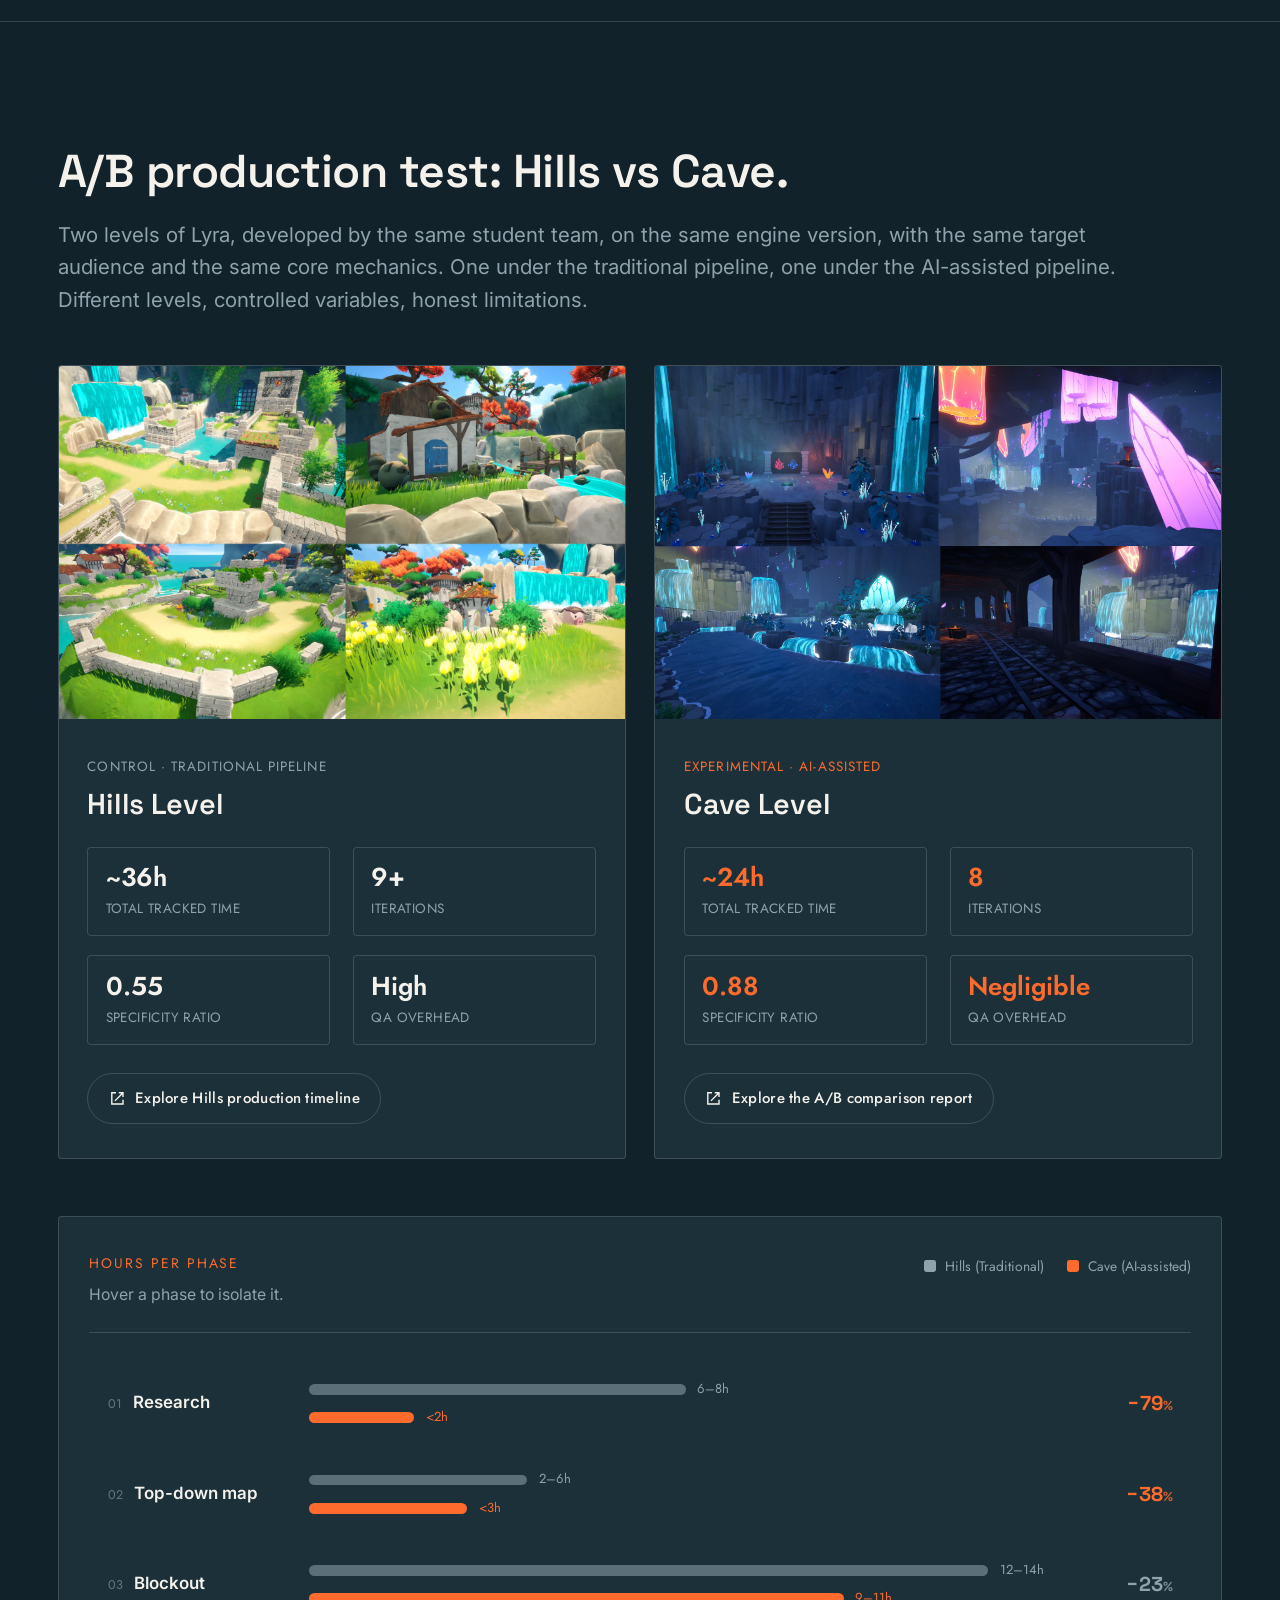
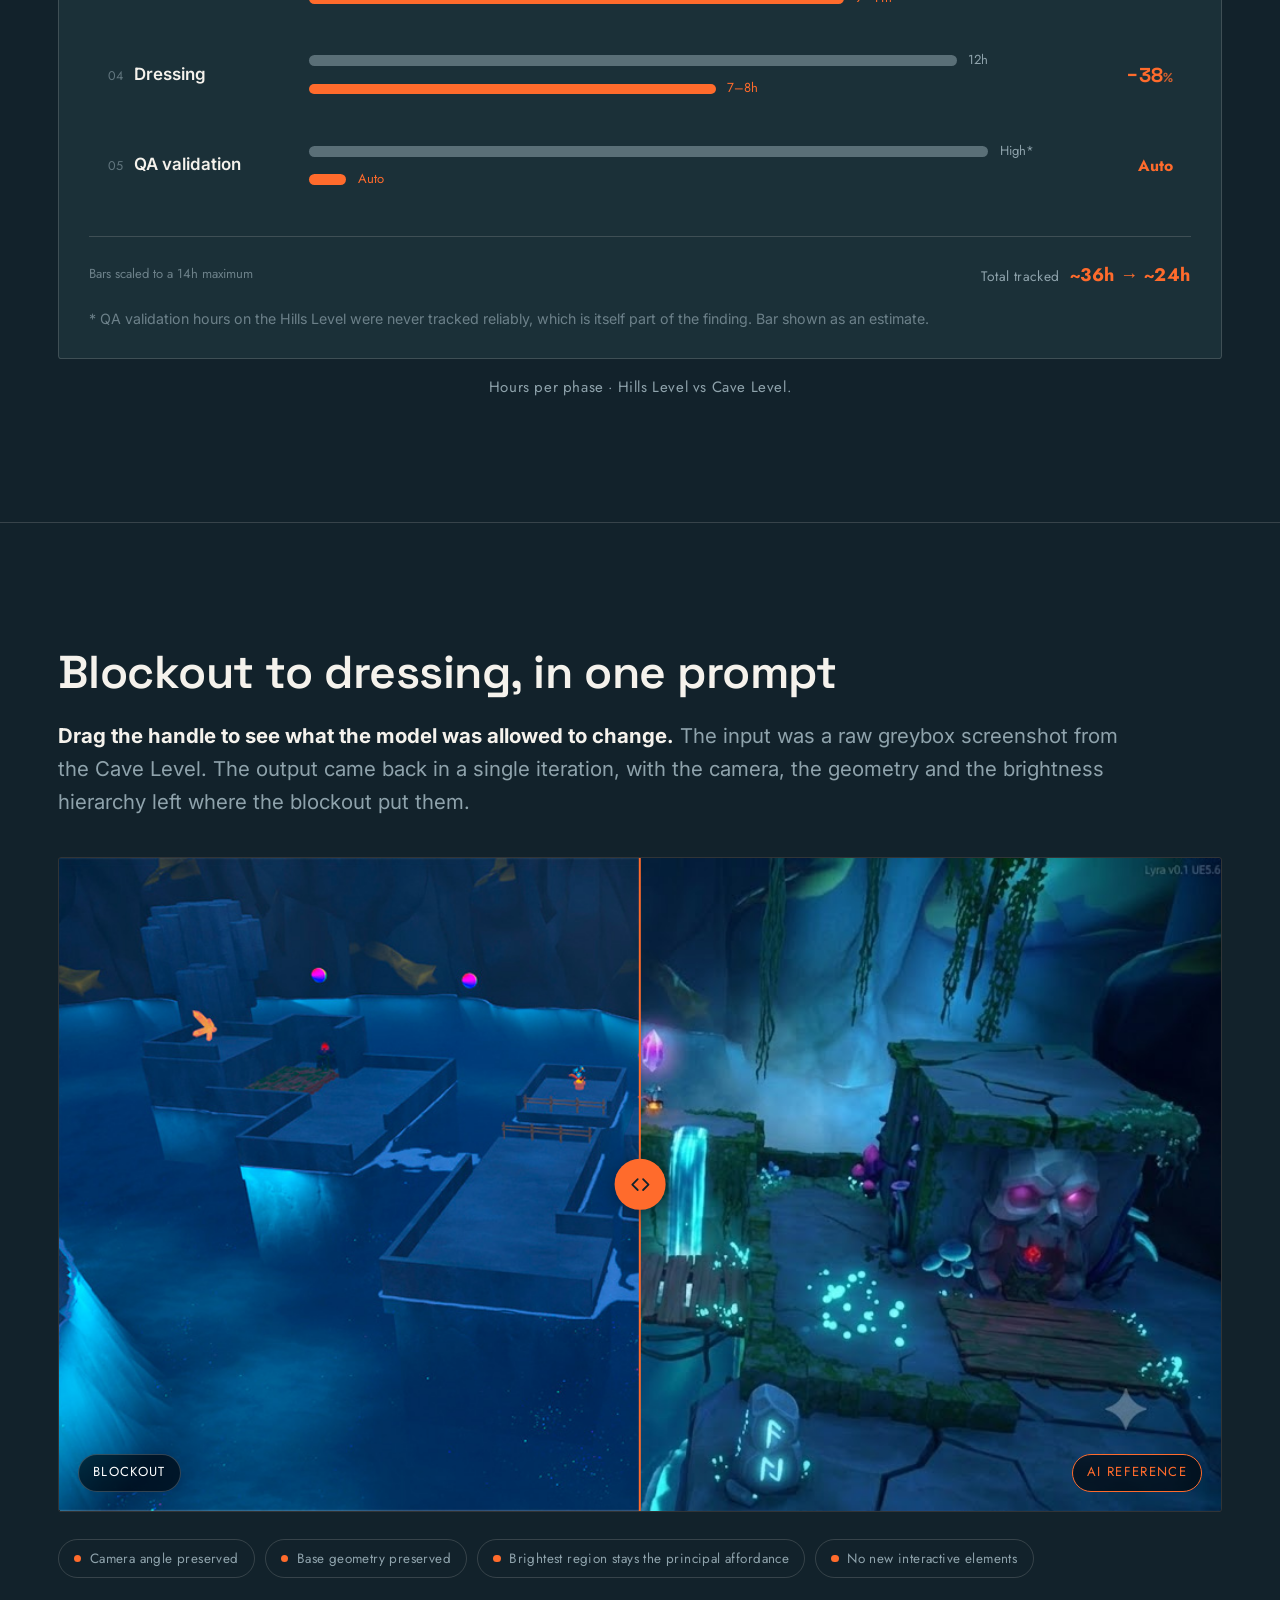
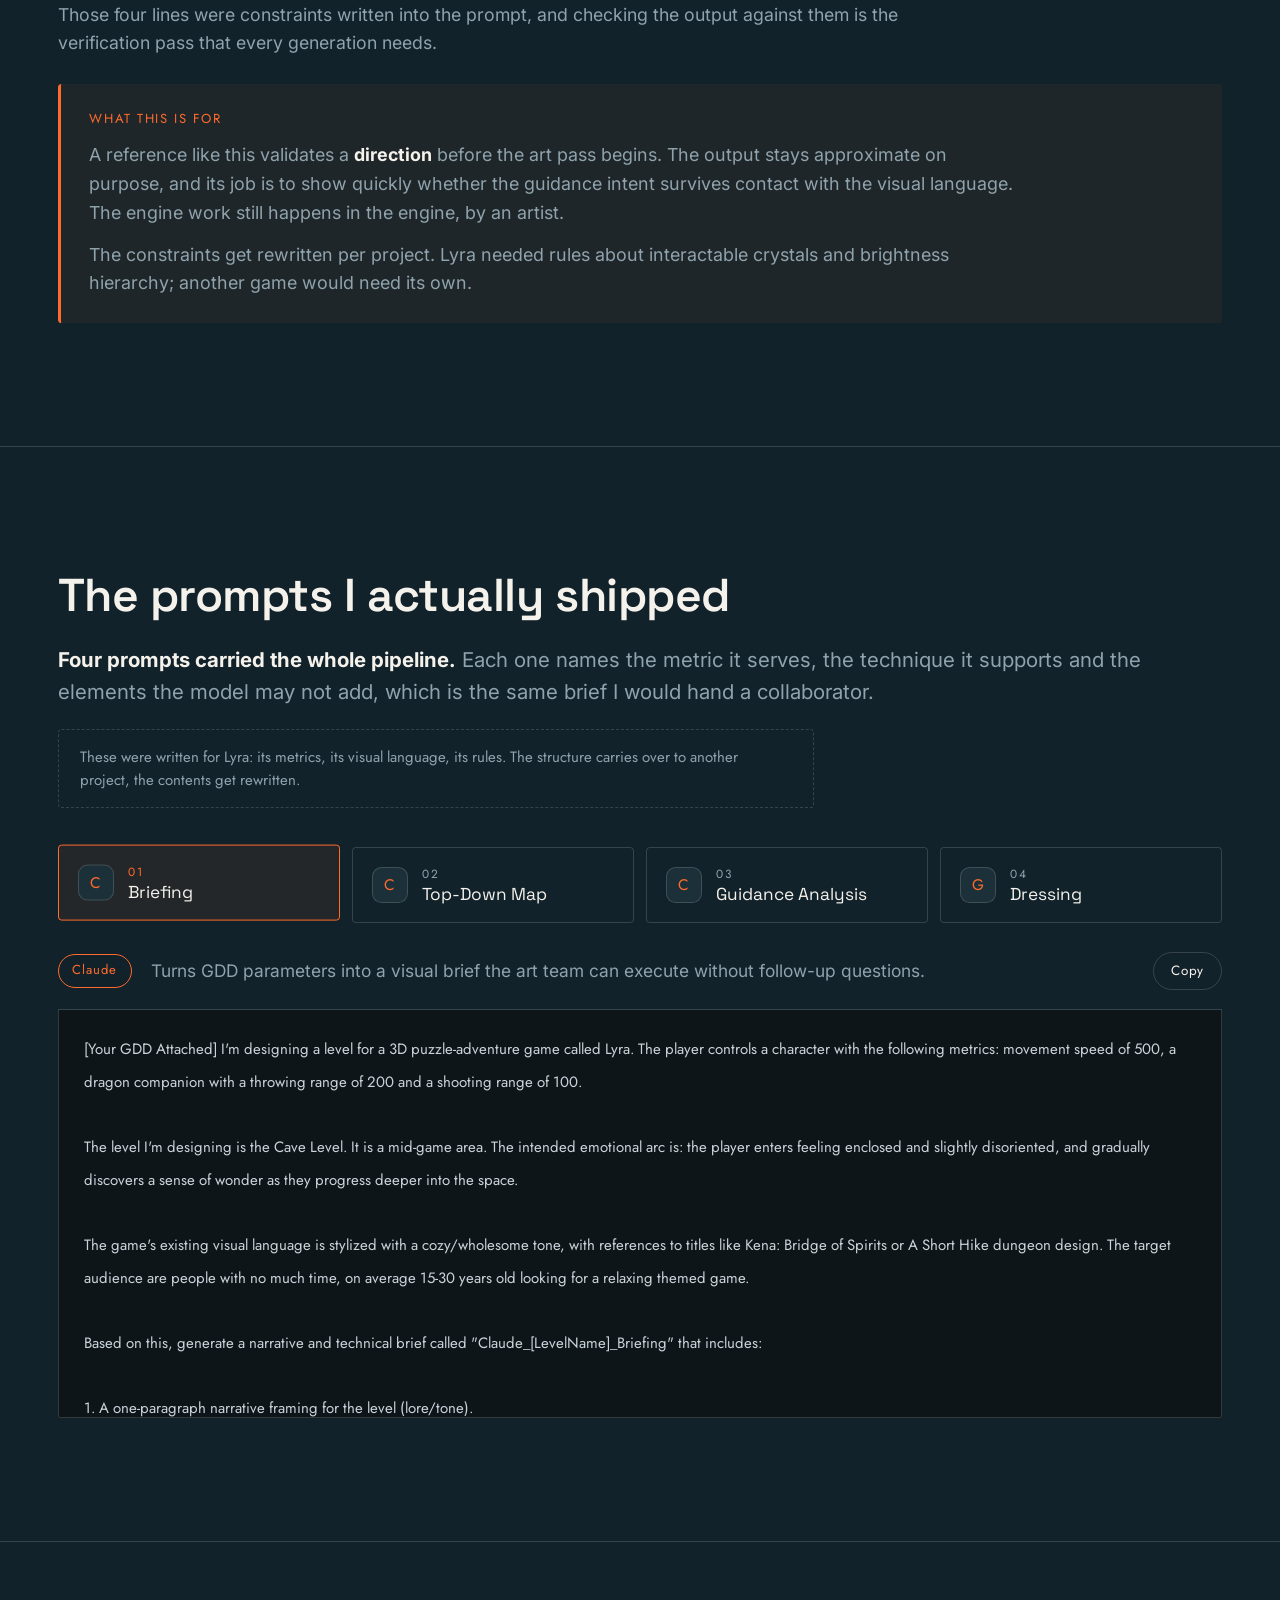
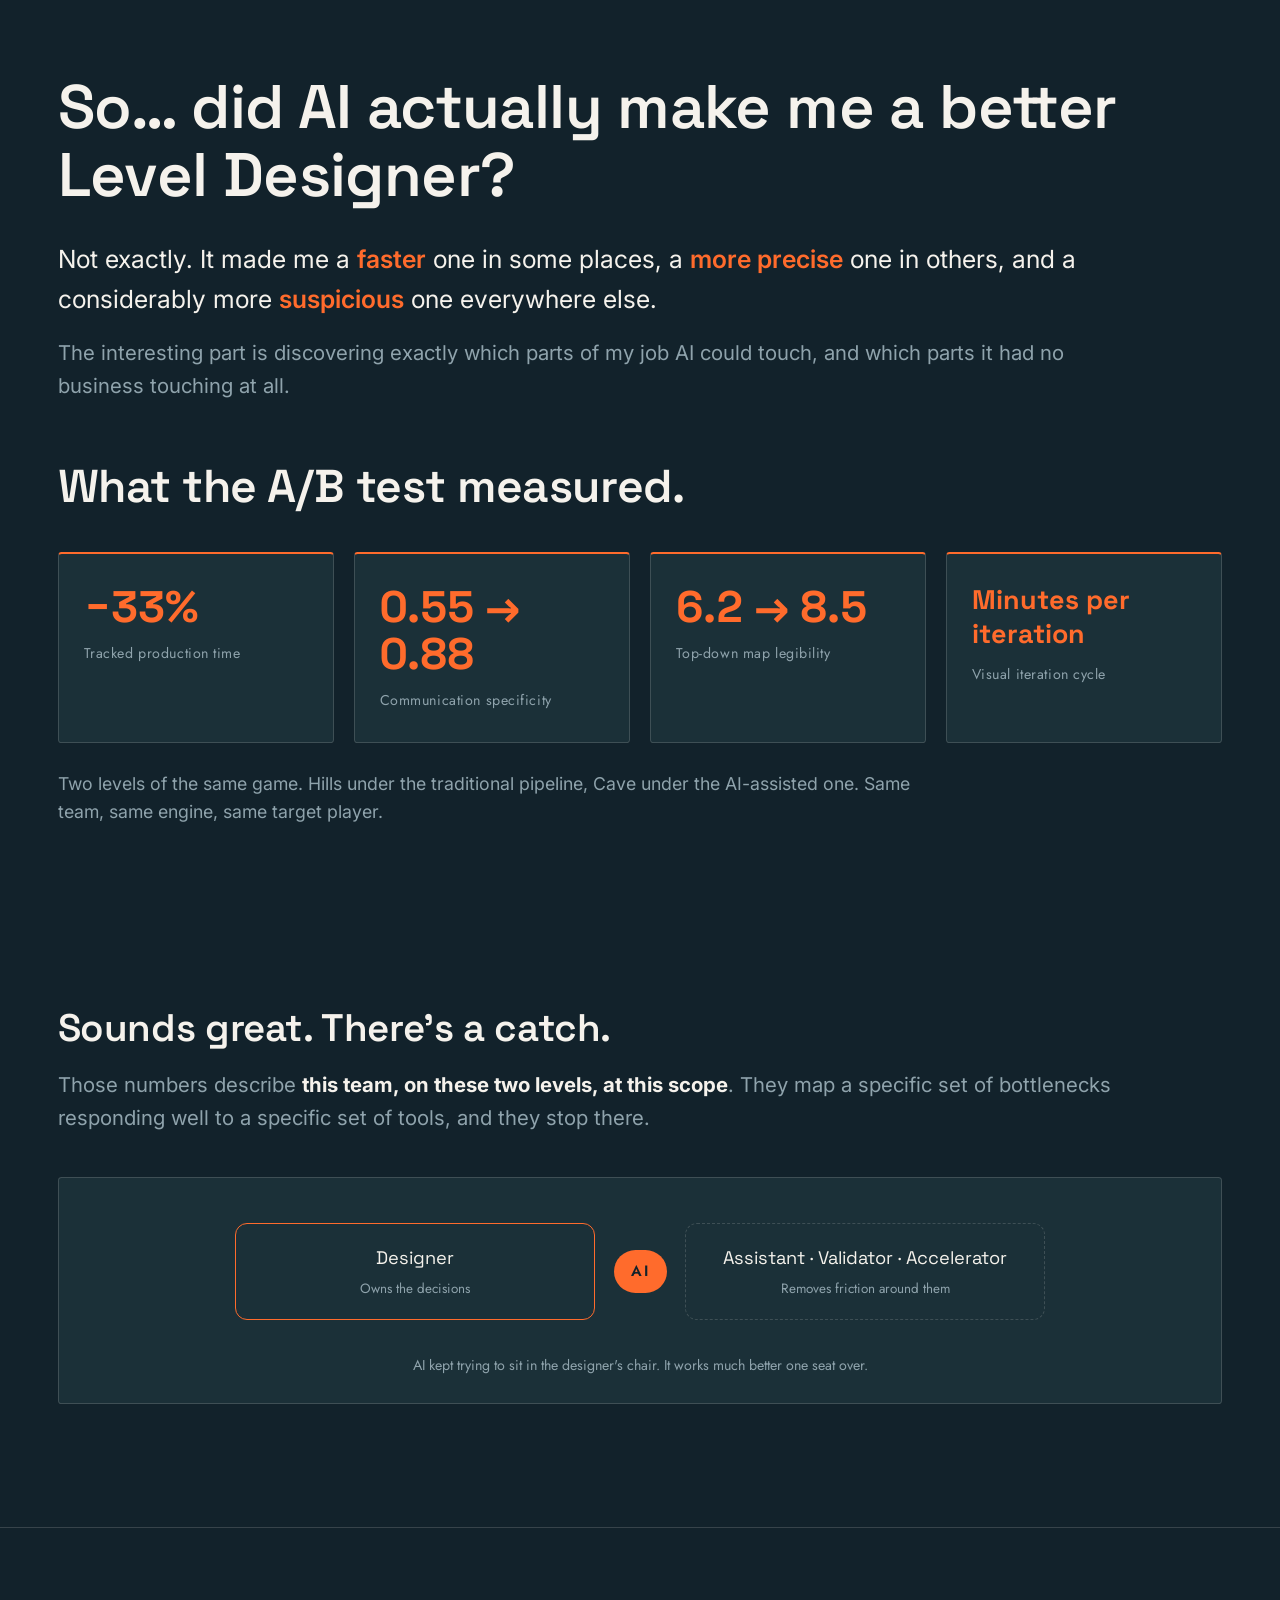
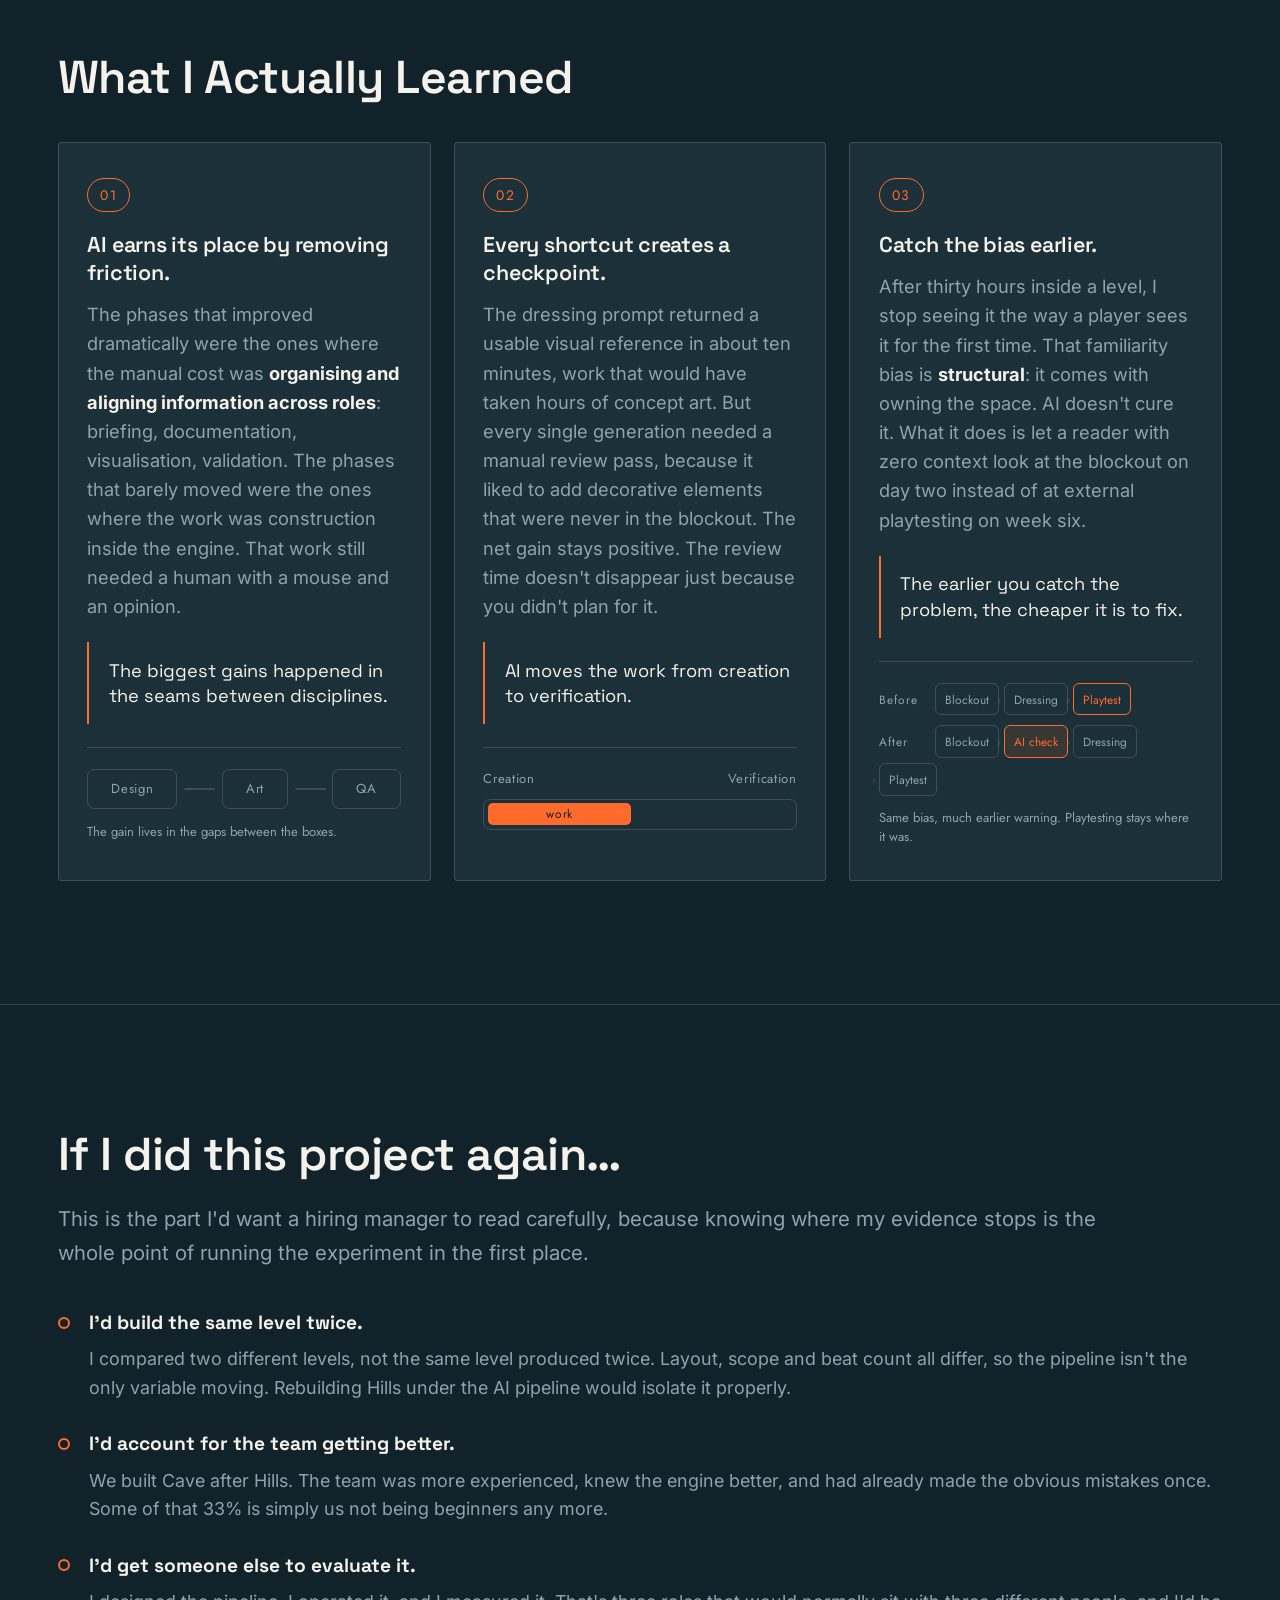
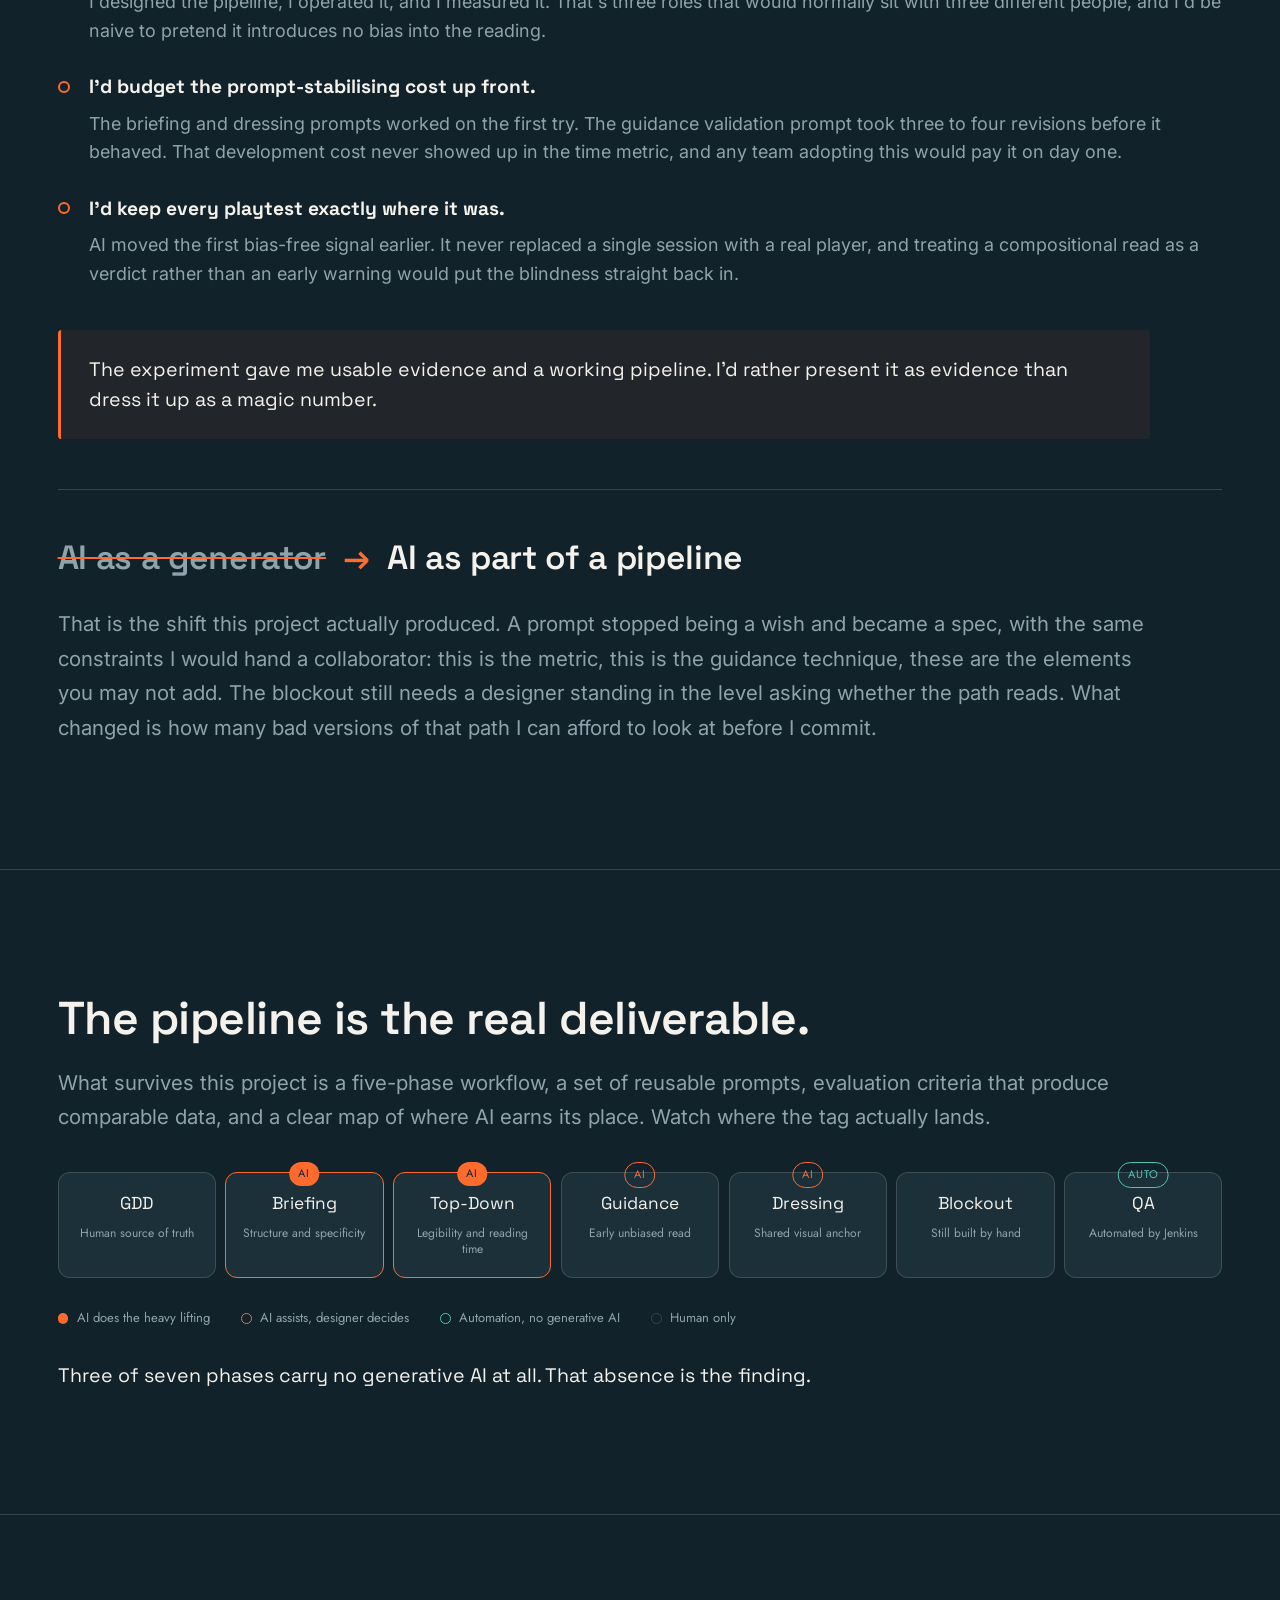
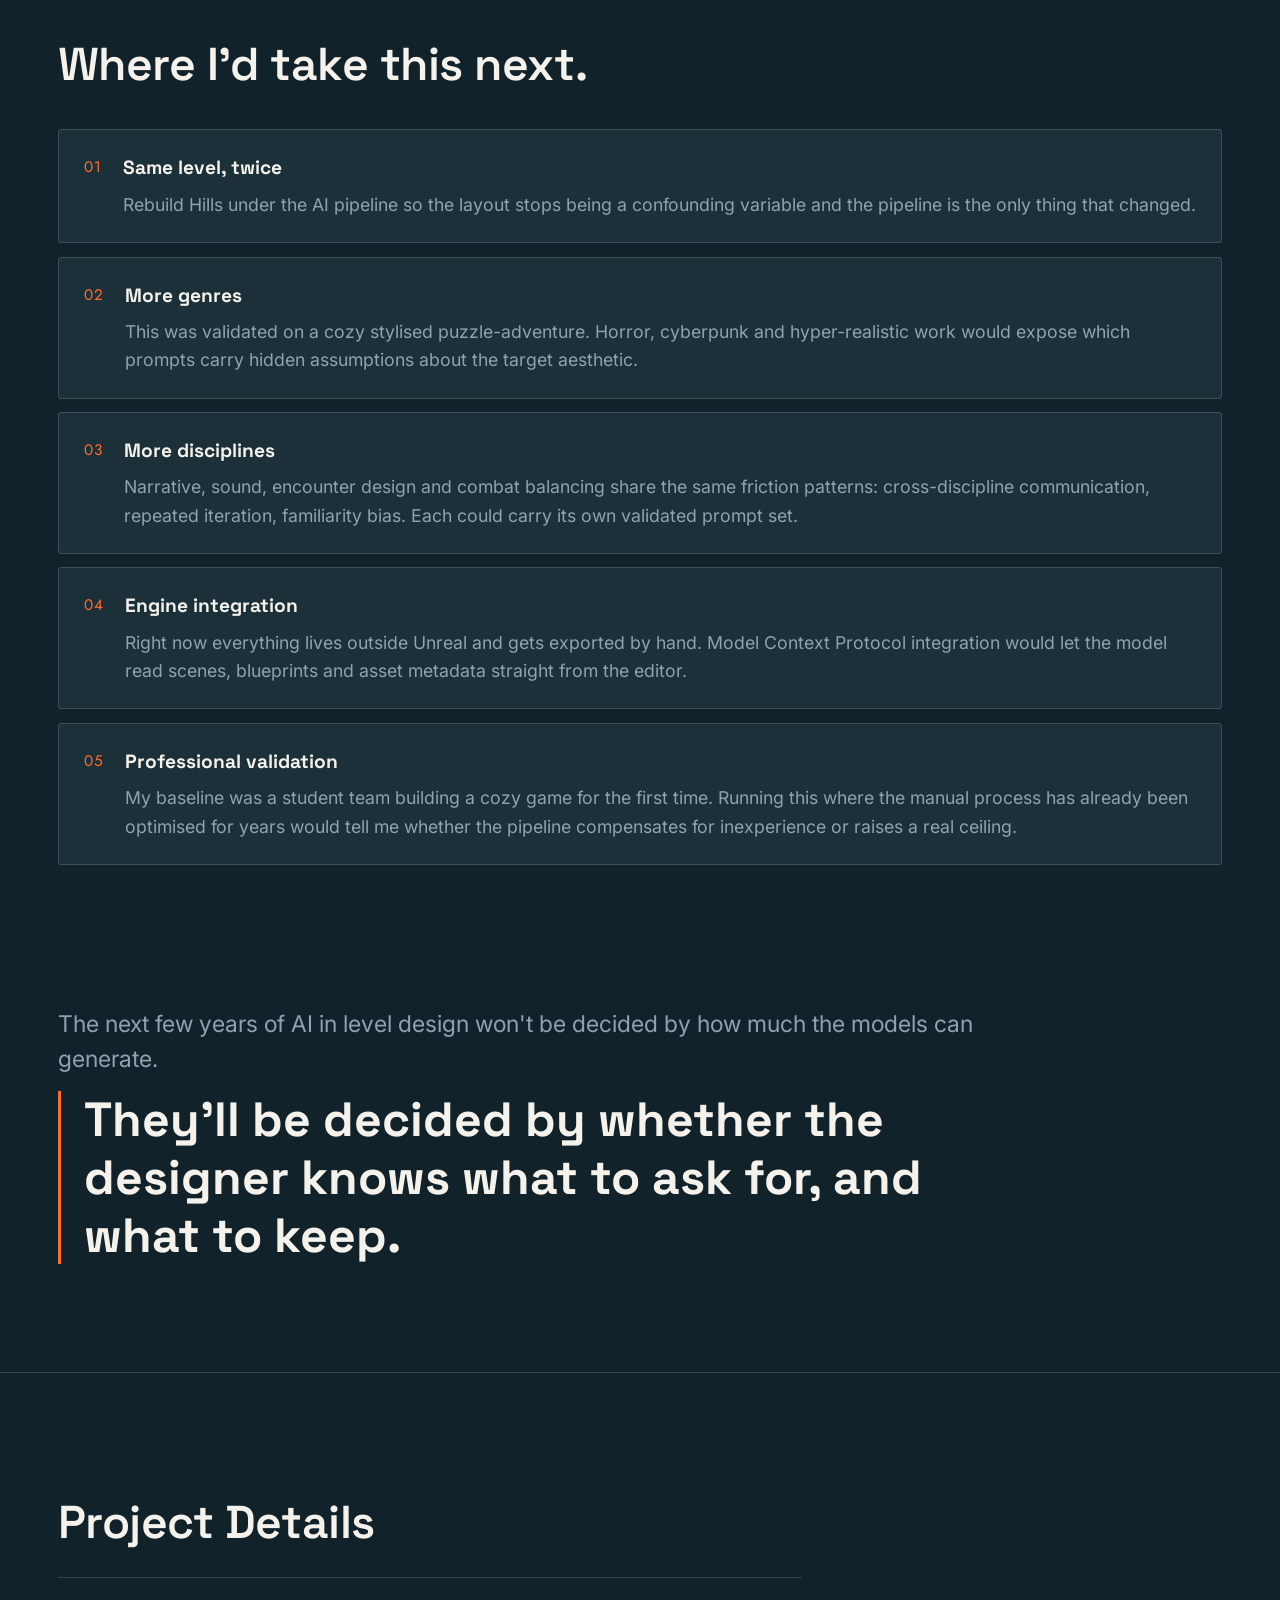
==== commit d17ec4f6: "WAWAWA" ====
--- a/proyectos/ai-pipeline.html
+++ b/proyectos/ai-pipeline.html
@@ -16,7 +16,7 @@
 <link rel="preconnect" href="https://fonts.googleapis.com">
 <link rel="preconnect" href="https://fonts.gstatic.com" crossorigin>
 <link href="https://fonts.googleapis.com/css2?family=Space+Grotesk:wght@500;600;700&family=Inter:wght@400;500;600&family=Jost:wght@400;500;600&display=swap" rel="stylesheet">
-<link rel="stylesheet" href="../css/style.css?v=28">
+<link rel="stylesheet" href="../css/style.css?v=31">
 <script>
 (function(){
   try {
@@ -695,6 +695,188 @@
   <hr class="rule">
 
   <!-- ============================================
+       A. BEFORE / AFTER COMPARATOR
+       ============================================ -->
+  <section class="ba">
+    <div class="wrap">
+      <h2 class="sec-title" data-i18n="ba.title">Blockout to dressing, in one prompt</h2>
+      <p class="section-lede" data-i18n="ba.lede"><strong>Drag the handle to see what the model was allowed to change.</strong> The input was a raw greybox screenshot from the Cave Level. The output came back in a single iteration, with the camera, the geometry and the brightness hierarchy left where the blockout put them.</p>
+
+      <div class="ba-stage" id="ba-stage">
+        <img class="ba-img ba-after" src="../assets/img/ai-dressed-after.jpg" alt="AI-generated dressing reference for the Cave Level.">
+        <img class="ba-img ba-before" id="ba-clip" src="../assets/img/ai-blockout-before.jpg" alt="Raw blockout of the Cave Level before dressing.">
+
+        <span class="ba-tag ba-tag-before" data-i18n="ba.tag_before">Blockout</span>
+        <span class="ba-tag ba-tag-after" data-i18n="ba.tag_after">AI reference</span>
+
+        <div class="ba-handle" id="ba-handle" role="slider" tabindex="0"
+             aria-label="Compare blockout and dressed reference" aria-valuemin="0" aria-valuemax="100" aria-valuenow="50">
+          <span class="ba-grip" aria-hidden="true">
+            <svg viewBox="0 0 24 24" fill="none" stroke="currentColor" stroke-width="2" stroke-linecap="round" stroke-linejoin="round"><path d="m9 6-6 6 6 6"/><path d="m15 6 6 6-6 6"/></svg>
+          </span>
+        </div>
+      </div>
+
+      <ul class="ba-constraints">
+        <li data-i18n="ba.c1">Camera angle preserved</li>
+        <li data-i18n="ba.c2">Base geometry preserved</li>
+        <li data-i18n="ba.c3">Brightest region stays the principal affordance</li>
+        <li data-i18n="ba.c4">No new interactive elements</li>
+      </ul>
+
+      <p class="ba-note" data-i18n="ba.note">Those four lines were constraints written into the prompt, and checking the output against them is the verification pass that every generation needs.</p>
+
+      <div class="ba-scope">
+        <span class="ba-scope-label" data-i18n="ba.scope_label">What this is for</span>
+        <p data-i18n="ba.scope_body">A reference like this validates a <strong>direction</strong> before the art pass begins. The output stays approximate on purpose, and its job is to show quickly whether the guidance intent survives contact with the visual language. The engine work still happens in the engine, by an artist.</p>
+        <p data-i18n="ba.scope_body2">The constraints get rewritten per project. Lyra needed rules about interactable crystals and brightness hierarchy; another game would need its own. <a href="#prompts" class="ba-link" data-i18n="ba.link">Read the full prompt below.</a></p>
+      </div>
+    </div>
+  </section>
+
+  <hr class="rule">
+
+  <!-- ============================================
+       B. PROMPT EXPLORER
+       ============================================ -->
+  <section class="px" id="prompts">
+    <div class="wrap">
+      <h2 class="sec-title" data-i18n="px.title">The prompts I actually shipped</h2>
+      <p class="section-lede" data-i18n="px.lede"><strong>Four prompts carried the whole pipeline.</strong> Each one names the metric it serves, the technique it supports and the elements the model may not add, which is the same brief I would hand a collaborator.</p>
+
+      <p class="px-disclaimer" data-i18n="px.disclaimer">These were written for Lyra: its metrics, its visual language, its rules. The structure carries over to another project, the contents get rewritten.</p>
+
+      <div class="px-tabs" role="tablist" aria-label="Prompt library">
+        <button class="px-tab is-active" role="tab" aria-selected="true" data-px="briefing">
+          <span class="px-tool px-tool-claude" aria-hidden="true">
+            <img src="https://cdn.simpleicons.org/anthropic/FF6B2C" alt="" onerror="this.replaceWith(document.createTextNode('C'))">
+          </span>
+          <span class="px-tab-body">
+            <span class="px-tab-n">01</span>
+            <span class="px-tab-name" data-i18n="px.t1">Briefing</span>
+          </span>
+        </button>
+        <button class="px-tab" role="tab" aria-selected="false" data-px="topdown">
+          <span class="px-tool px-tool-claude" aria-hidden="true">
+            <img src="https://cdn.simpleicons.org/anthropic/FF6B2C" alt="" onerror="this.replaceWith(document.createTextNode('C'))">
+          </span>
+          <span class="px-tab-body">
+            <span class="px-tab-n">02</span>
+            <span class="px-tab-name" data-i18n="px.t2">Top-Down Map</span>
+          </span>
+        </button>
+        <button class="px-tab" role="tab" aria-selected="false" data-px="guidance">
+          <span class="px-tool px-tool-claude" aria-hidden="true">
+            <img src="https://cdn.simpleicons.org/anthropic/FF6B2C" alt="" onerror="this.replaceWith(document.createTextNode('C'))">
+          </span>
+          <span class="px-tab-body">
+            <span class="px-tab-n">03</span>
+            <span class="px-tab-name" data-i18n="px.t3">Guidance Analysis</span>
+          </span>
+        </button>
+        <button class="px-tab" role="tab" aria-selected="false" data-px="dressing">
+          <span class="px-tool px-tool-gpt" aria-hidden="true">
+            <img src="https://cdn.simpleicons.org/openai/4EC5B5" alt="" onerror="this.replaceWith(document.createTextNode('G'))">
+          </span>
+          <span class="px-tab-body">
+            <span class="px-tab-n">04</span>
+            <span class="px-tab-name" data-i18n="px.t4">Dressing</span>
+          </span>
+        </button>
+      </div>
+
+      <!-- Panel 01 -->
+      <div class="px-panel is-active" data-px="briefing" role="tabpanel">
+        <div class="px-meta">
+          <span class="px-chip px-chip-claude">Claude</span>
+          <span class="px-purpose" data-i18n="px.p1_purpose">Turns GDD parameters into a visual brief the art team can execute without follow-up questions.</span>
+          <button class="px-copy" type="button" data-i18n-copy="px.copy">Copy</button>
+        </div>
+        <pre class="px-code"><code>[Your GDD Attached] I'm designing a level for a 3D puzzle-adventure game called Lyra. The player controls a character with the following metrics: movement speed of 500, a dragon companion with a throwing range of 200 and a shooting range of 100.
+
+The level I'm designing is the Cave Level. It is a mid-game area. The intended emotional arc is: the player enters feeling enclosed and slightly disoriented, and gradually discovers a sense of wonder as they progress deeper into the space.
+
+The game's existing visual language is stylized with a cozy/wholesome tone, with references to titles like Kena: Bridge of Spirits or A Short Hike dungeon design. The target audience are people with no much time, on average 15-30 years old looking for a relaxing themed game.
+
+Based on this, generate a narrative and technical brief called "Claude_[LevelName]_Briefing" that includes:
+
+1. A one-paragraph narrative framing for the level (lore/tone).
+2. A list of visual priorities directly tied to player guidance. For each one, specify which gameplay mechanic or navigation goal it supports.
+3. A recommended color palette (3-4 colors max) with a justification for each color based on guidance logic, not just aesthetics.
+4. A list of visual elements that should be suppressed or de-emphasized to avoid distracting the player from the main path.</code></pre>
+      </div>
+
+      <!-- Panel 02 -->
+      <div class="px-panel" data-px="topdown" role="tabpanel">
+        <div class="px-meta">
+          <span class="px-chip px-chip-claude">Claude</span>
+          <span class="px-purpose" data-i18n="px.p2_purpose">Rebuilds a dense Confluence bubble diagram as a browsable HTML document with an inline legibility audit.</span>
+          <button class="px-copy" type="button" data-i18n-copy="px.copy">Copy</button>
+        </div>
+        <pre class="px-code"><code>[YOUR TOP-DOWN IMAGE HERE] "I'm attaching a top-down map / bubble diagram image of a level from a game. Analyze the image and generate a clean, interactive HTML bubble diagram that reconstructs and improves it.
+
+From the image, extract: (1) the zone names and their hierarchical order (e.g. height levels, acts, or regions), (2) the connections between zones — distinguishing primary player flow from special transitions like teleports, vehicles, or loading zones, (3) any mechanic or objective labels visible on nodes.
+
+Build the HTML with: horizontal lanes per hierarchy level, color-coded node cards by zone type (entry, tutorial, puzzle, transition, exit), edge-to-edge SVG arrows that connect to card borders and never overlap card text, animated dashed lines for special transitions, hover tooltips explaining each zone's mechanic and guidance role, and an inline legibility analysis section at the bottom comparing the original diagram to the generated output with scores.
+
+Use a light background with high-contrast accent colors. No external dependencies except Google Fonts. The SVG must sit behind all node cards using z-index."</code></pre>
+        <p class="px-foot" data-i18n="px.p2_foot">Reading time dropped from around 30 minutes to under 10, and the auto-audit surfaced two design gaps the original diagram never exposed.</p>
+      </div>
+
+      <!-- Panel 03 -->
+      <div class="px-panel" data-px="guidance" role="tabpanel">
+        <div class="px-meta">
+          <span class="px-chip px-chip-claude">Claude</span>
+          <span class="px-purpose" data-i18n="px.p3_purpose">Reads a blockout screenshot as a first-time player would, then writes the image prompt that fixes what it found.</span>
+          <button class="px-copy" type="button" data-i18n-copy="px.copy">Copy</button>
+        </div>
+        <pre class="px-code"><code>"I am attaching a screenshot from a game level. Analyze it strictly from a player guidance perspective — do not comment on visual quality, art style, or technical aspects. Provide your analysis in exactly this structure:
+
+1. DOMINANT FOCAL POINT — What is the first element the player's eye is drawn to? Is this the intended navigation target or an unintended distraction?
+
+2. DIRECTIONAL VECTORS — List every implicit line in the composition (geometry edges, light shafts, path curvature, object placement) and indicate where each one leads the player's gaze. Flag any vectors that contradict each other.
+
+3. PRINCIPAL AFFORDANCE — Identify the most visually dominant interactive or navigational element. State whether its scale, contrast, and position are sufficient to communicate its role to a first-time player.
+
+4. PATH HIERARCHY — Assess whether the main path is visually dominant over secondary routes. If secondary paths compete with the main one, specify where and why.
+
+5. GUIDANCE FAILURES — List any specific areas where the composition actively misleads the player or fails to communicate direction. Be precise: describe the location in the frame (top-left, centre, background, etc.).
+
+6. IMPROVEMENT SUGGESTIONS — For each failure identified in point 5, give one concrete change that could be made at blockout stage (geometry, scale, or lighting only — no dressing). Format each suggestion as: [PROBLEM] → [SPECIFIC FIX]. Do not summarise. Do not add conclusions. After point 6, add a seventh section:
+
+7. GEMINI IMAGE PROMPT — Write a prompt ready to paste into an image editing tool (Gemini or ChatGPT). The prompt must: open by attaching the same screenshot and instructing the tool not to change the art style, geometry, camera angle, or character design; then list each failure from point 5 as a numbered correction with a specific visual instruction (what to change, in which direction, and to what degree); close by specifying the intended brightness hierarchy of the final image from highest to lowest contrast. Write it in the second person, addressed directly to the image tool. Do not explain or justify the corrections — only instruct."</code></pre>
+        <p class="px-foot" data-i18n="px.p3_foot">This one took three to four revisions before it behaved, and that development cost never showed up in the time metric.</p>
+      </div>
+
+      <!-- Panel 04 -->
+      <div class="px-panel" data-px="dressing" role="tabpanel">
+        <div class="px-meta">
+          <span class="px-chip px-chip-gpt">ChatGPT / Gemini</span>
+          <span class="px-purpose" data-i18n="px.p4_purpose">Dresses a blockout screenshot in the target visual language while holding the gameplay-critical composition in place.</span>
+          <button class="px-copy" type="button" data-i18n-copy="px.copy">Copy</button>
+        </div>
+        <pre class="px-code"><code>"I am attaching a screenshot from a 3D game level blockout. Apply the visual style described below while strictly preserving the original composition.
+
+Constraints:
+
+1. Do not change the geometry, camera angle, scale, or composition of the original image. The basaltic columns, ground plane, and overall spatial layout must remain in their exact positions.
+
+2. Apply the following visual style: stylized cozy fantasy with a cool color palette dominated by deep blues, layered with magenta and cyan accents. Add bioluminescent details on rocks and vegetation, particularly on edges and crevices. Use soft volumetric lighting to create atmospheric depth, with a slightly hazy quality in the background.
+
+3. Preserve any guidance cues visible in the blockout. The bright open area in the background should remain the brightest region of the dressed image, acting as the principal affordance for the player. Do not introduce light sources elsewhere that compete with it.
+
+4. Do not add new gameplay elements such as doors, mechanisms, switches, interactable crystals, or any object that the player could read as a puzzle component. Decorative bioluminescent vegetation or ambient particles are acceptable, but they must remain clearly non-interactive.
+
+Output a single dressed image that an art team member could use as a visual reference before working on the actual dressing in the engine."</code></pre>
+        <p class="px-foot" data-i18n="px.p4_foot">The output still needs a human pass, since constraint 4 is exactly the kind of rule a model will quietly bend.</p>
+      </div>
+    </div>
+  </section>
+
+
+  <hr class="rule">
+
+  <!-- ============================================
        CONCLUSIONS - Interactive portfolio experience
        ============================================ -->
 
@@ -839,66 +1021,55 @@
   <section class="cc-redo">
     <div class="wrap">
       <h2 class="sec-title" data-i18n="cc.redo_title">If I did this project again…</h2>
-      <p class="cc-redo-intro" data-i18n="cc.redo_intro">This is the part I'd want a hiring manager to read carefully, because knowing where my evidence stops is the whole point of running the experiment in the first place.</p>
+      <p class="cc-redo-intro" data-i18n="cc.redo_intro">Knowing where my evidence stops is the whole point of having run the experiment, so this is the part I would want a hiring manager to read carefully.</p>
 
       <ul class="cc-redo-list">
         <li>
           <span class="cc-redo-mark" aria-hidden="true"></span>
           <div>
-            <h5 data-i18n="cc.redo_1_title">I'd build the same level twice.</h5>
-            <p data-i18n="cc.redo_1_body">I compared two different levels, not the same level produced twice. Layout, scope and beat count all differ, so the pipeline isn't the only variable moving. Rebuilding Hills under the AI pipeline would isolate it properly.</p>
+            <h5 data-i18n="cc.redo_1_title">Build the same level twice.</h5>
+            <p data-i18n="cc.redo_1_body">I compared two different levels. Layout, scope and beat count all differ, so the pipeline was never the only variable moving.</p>
           </div>
         </li>
         <li>
           <span class="cc-redo-mark" aria-hidden="true"></span>
           <div>
-            <h5 data-i18n="cc.redo_2_title">I'd account for the team getting better.</h5>
-            <p data-i18n="cc.redo_2_body">We built Cave after Hills. The team was more experienced, knew the engine better, and had already made the obvious mistakes once. Some of that 33% is simply us not being beginners any more.</p>
+            <h5 data-i18n="cc.redo_2_title">Account for the team getting better.</h5>
+            <p data-i18n="cc.redo_2_body">Cave came after Hills. Part of that 33% is simply a team that had already made the obvious mistakes once.</p>
           </div>
         </li>
         <li>
           <span class="cc-redo-mark" aria-hidden="true"></span>
           <div>
-            <h5 data-i18n="cc.redo_3_title">I'd get someone else to evaluate it.</h5>
-            <p data-i18n="cc.redo_3_body">I designed the pipeline, I operated it, and I measured it. That's three roles that would normally sit with three different people, and I'd be naive to pretend it introduces no bias into the reading.</p>
+            <h5 data-i18n="cc.redo_3_title">Hand the evaluation to someone else.</h5>
+            <p data-i18n="cc.redo_3_body">I designed the pipeline, operated it and measured it. Three roles that would normally sit with three people.</p>
           </div>
         </li>
         <li>
           <span class="cc-redo-mark" aria-hidden="true"></span>
           <div>
-            <h5 data-i18n="cc.redo_4_title">I'd budget the prompt-stabilising cost up front.</h5>
-            <p data-i18n="cc.redo_4_body">The briefing and dressing prompts worked on the first try. The guidance validation prompt took three to four revisions before it behaved. That development cost never showed up in the time metric, and any team adopting this would pay it on day one.</p>
+            <h5 data-i18n="cc.redo_4_title">Budget the prompt-stabilising cost up front.</h5>
+            <p data-i18n="cc.redo_4_body">The guidance prompt took three to four revisions before it behaved. That cost never appeared in the time metric, and any team adopting this pays it on day one.</p>
           </div>
         </li>
         <li>
           <span class="cc-redo-mark" aria-hidden="true"></span>
           <div>
-            <h5 data-i18n="cc.redo_5_title">I'd keep every playtest exactly where it was.</h5>
-            <p data-i18n="cc.redo_5_body">AI moved the first bias-free signal earlier. It never replaced a single session with a real player, and treating a compositional read as a verdict rather than an early warning would put the blindness straight back in.</p>
+            <h5 data-i18n="cc.redo_5_title">Keep every playtest where it was.</h5>
+            <p data-i18n="cc.redo_5_body">AI moved the first bias-free signal earlier. Treating a compositional read as a verdict would put the blindness straight back in.</p>
           </div>
         </li>
       </ul>
 
       <p class="cc-redo-close" data-i18n="cc.redo_close">The experiment gave me usable evidence and a working pipeline. I'd rather present it as evidence than dress it up as a magic number.</p>
-    </div>
-  </section>
-
-  <hr class="rule">
-
-  <!-- 6. THE BIGGEST THING I LEARNED -->
-  <section class="cc-shift">
-    <div class="wrap">
-      <h2 class="sec-title" data-i18n="cc.shift_eyebrow">The Biggest Thing I Learned</h2>
-      <h3 class="cc-shift-headline">
-        <span class="cc-strike" data-i18n="cc.shift_strike">AI as a generator</span>
-        <span class="cc-shift-arrow" aria-hidden="true">→</span>
-        <span class="cc-shift-new" data-i18n="cc.shift_new">AI as part of a pipeline</span>
-      </h3>
-
-      <div class="cc-shift-body">
-        <p data-i18n="cc.shift_p1">I started this project thinking about <strong>output</strong>. What can it make, how fast, how good. I finished it thinking about <strong>placement</strong>: which phase, which input, which decision stays mine.</p>
-        <p data-i18n="cc.shift_p2">That shift changed how I write prompts. A prompt stopped being a wish and became a <strong>spec</strong>, with the same constraints I'd hand a collaborator: this is the metric, this is the guidance technique, these are the elements you may not add. It changed what I measure, because a specificity ratio can be compared across levels and "it looks nicer" cannot. And it changed where I let AI near the work at all: close to communication, documentation and validation, nowhere near the decision about what the space should ask the player to do.</p>
-        <p data-i18n="cc.shift_p3">The blockout still needs a designer standing in the level asking whether the path reads. What changed is how many bad versions of that path I can afford to look at before I commit.</p>
+
+      <div class="cc-shift-inline">
+        <h3 class="cc-shift-headline">
+          <span class="cc-strike" data-i18n="cc.shift_strike">AI as a generator</span>
+          <span class="cc-shift-arrow" aria-hidden="true">&rarr;</span>
+          <span class="cc-shift-new" data-i18n="cc.shift_new">AI as part of a pipeline</span>
+        </h3>
+        <p data-i18n="cc.shift_merged">That is the shift this project actually produced. A prompt stopped being a wish and became a spec, with the same constraints I would hand a collaborator: this is the metric, this is the guidance technique, these are the elements you may not add. The blockout still needs a designer standing in the level asking whether the path reads. What changed is how many bad versions of that path I can afford to look at before I commit.</p>
       </div>
     </div>
   </section>
--- a/css/style.css
+++ b/css/style.css
@@ -2903,3 +2903,186 @@
   color: var(--surface-text);
   font-weight: 700;
 }
+
+/* ==========================================================
+   A. BEFORE / AFTER COMPARATOR
+   ========================================================== */
+.ba-stage {
+  position: relative; margin-top: 2rem;
+  border-radius: var(--radius); overflow: hidden;
+  aspect-ratio: 16/9; background: #0b1013;
+  border: 1px solid var(--surface-line);
+  user-select: none; touch-action: pan-y;
+  cursor: ew-resize;
+}
+.ba-img {
+  position: absolute; inset: 0;
+  width: 100%; height: 100%;
+  object-fit: cover; object-position: center;
+  display: block;
+}
+/* The "before" image sits on top and is revealed with clip-path,
+   so both images keep the exact same box and scaling. */
+.ba-before {
+  z-index: 2;
+  clip-path: inset(0 50% 0 0);
+  will-change: clip-path;
+}
+
+.ba-tag {
+  position: absolute; bottom: 1rem; z-index: 5;
+  font-family: var(--font-mono); font-size: .68rem; letter-spacing: .1em;
+  text-transform: uppercase; padding: .4rem .75rem; border-radius: 999px;
+  background: rgba(0,0,0,.6); border: 1px solid rgba(255,255,255,.2); color: #fff;
+  backdrop-filter: blur(4px); pointer-events: none;
+}
+.ba-tag-before { left: 1rem; }
+.ba-tag-after { right: 1rem; color: var(--pine-soft); border-color: var(--pine-soft); }
+
+.ba-handle {
+  position: absolute; top: 0; bottom: 0; left: 50%; z-index: 6;
+  width: 2px; background: var(--pine-soft); transform: translateX(-1px);
+  cursor: ew-resize; outline: none;
+}
+.ba-grip {
+  position: absolute; top: 50%; left: 50%; transform: translate(-50%,-50%);
+  width: 42px; height: 42px; border-radius: 50%;
+  background: var(--pine-soft); color: var(--dark);
+  display: flex; align-items: center; justify-content: center;
+  box-shadow: 0 4px 16px rgba(0,0,0,.4);
+  transition: transform .2s ease;
+}
+.ba-handle:hover .ba-grip, .ba-handle:focus-visible .ba-grip { transform: translate(-50%,-50%) scale(1.1); }
+.ba-grip svg { width: 18px; height: 18px; }
+
+.ba-constraints {
+  list-style: none; padding: 0; margin: 1.4rem 0 0;
+  display: flex; flex-wrap: wrap; gap: .5rem;
+}
+.ba-constraints li {
+  font-family: var(--font-mono); font-size: .7rem; letter-spacing: .03em;
+  color: var(--surface-soft); padding: .4rem .8rem;
+  border: 1px solid var(--surface-line); border-radius: 999px;
+  display: inline-flex; align-items: center; gap: .45rem;
+}
+.ba-constraints li::before {
+  content: ""; width: 6px; height: 6px; border-radius: 50%;
+  background: var(--pine-soft); flex: 0 0 auto;
+}
+.ba-note { margin: 1.2rem 0 0; color: var(--surface-soft); font-size: .92rem; line-height: 1.6; max-width: 84ch; }
+.ba-link { color: var(--pine-soft); text-decoration: underline; text-underline-offset: 3px; }
+
+/* ==========================================================
+   B. PROMPT EXPLORER
+   ========================================================== */
+.px-tabs {
+  display: grid; gap: .6rem; margin-top: 2rem;
+  grid-template-columns: repeat(auto-fit, minmax(180px, 1fr));
+}
+.px-tab {
+  display: flex; align-items: center; gap: .75rem;
+  padding: .9rem 1rem; text-align: left; cursor: pointer;
+  background: transparent; border: 1px solid var(--surface-line);
+  border-radius: var(--radius); color: var(--surface-text);
+  font-family: var(--font-body);
+  transition: background .25s ease, border-color .25s ease, transform .2s ease;
+}
+.px-tab:hover { background: var(--surface-alt); border-color: var(--surface-soft); }
+.px-tab.is-active { border-color: var(--pine-soft); background: rgba(var(--accent-rgb), .08); transform: translateY(-2px); }
+.px-tool {
+  flex: 0 0 auto; width: 30px; height: 30px; border-radius: 8px;
+  display: flex; align-items: center; justify-content: center;
+  background: var(--surface-alt); border: 1px solid var(--surface-line);
+  font-family: var(--font-mono); font-size: .8rem; color: var(--pine-soft);
+}
+.px-tool img { width: 17px; height: 17px; display: block; }
+.px-tab-body { display: flex; flex-direction: column; gap: .1rem; min-width: 0; }
+.px-tab-n { font-family: var(--font-mono); font-size: .62rem; letter-spacing: .12em; color: var(--surface-soft); }
+.px-tab.is-active .px-tab-n { color: var(--pine-soft); }
+.px-tab-name { font-family: var(--font-display); font-size: .9rem; line-height: 1.2; }
+
+.px-panel { display: none; margin-top: 1.5rem; }
+.px-panel.is-active { display: block; animation: px-in .35s cubic-bezier(.16,1,.3,1) both; }
+@keyframes px-in { from { opacity: 0; transform: translateY(10px); } to { opacity: 1; transform: none; } }
+
+.px-meta {
+  display: flex; flex-wrap: wrap; align-items: center; gap: .8rem 1rem;
+  padding-bottom: 1rem; margin-bottom: 0; border-bottom: 1px solid var(--surface-line);
+}
+.px-chip {
+  font-family: var(--font-mono); font-size: .68rem; letter-spacing: .08em;
+  padding: .3rem .7rem; border-radius: 999px; flex: 0 0 auto;
+}
+.px-chip-claude { color: var(--pine-soft); border: 1px solid var(--pine-soft); }
+.px-chip-gpt { color: var(--pine); border: 1px solid var(--pine); }
+.px-purpose { flex: 1 1 260px; color: var(--surface-soft); font-size: .9rem; line-height: 1.5; }
+.px-copy {
+  flex: 0 0 auto; cursor: pointer;
+  font-family: var(--font-mono); font-size: .7rem; letter-spacing: .06em;
+  padding: .45rem .9rem; border-radius: 999px;
+  background: transparent; border: 1px solid var(--surface-line); color: var(--surface-text);
+  transition: background .22s ease, border-color .22s ease, color .22s ease;
+}
+.px-copy:hover { background: var(--pine-soft); border-color: var(--pine-soft); color: var(--dark); }
+.px-copy.is-done { background: var(--pine); border-color: var(--pine); color: var(--dark); }
+
+.px-code {
+  margin: 0; max-height: 340px; overflow: auto;
+  background: #0E1519; border: 1px solid var(--surface-line); border-top: 0;
+  border-radius: 0 0 var(--radius) var(--radius);
+  padding: 1.2rem 1.3rem;
+}
+.px-code code {
+  font-family: var(--font-mono); font-size: .78rem; line-height: 1.65;
+  color: #C9D4DA; white-space: pre-wrap; word-break: break-word;
+}
+.px-code::-webkit-scrollbar { width: 9px; }
+.px-code::-webkit-scrollbar-track { background: transparent; }
+.px-code::-webkit-scrollbar-thumb { background: var(--surface-line); border-radius: 999px; }
+.px-code::-webkit-scrollbar-thumb:hover { background: var(--surface-soft); }
+.px-foot {
+  margin: .9rem 0 0; font-family: var(--font-mono); font-size: .72rem;
+  color: var(--surface-soft); line-height: 1.5; max-width: 80ch;
+}
+
+/* Merged shift block inside the redo section */
+.cc-shift-inline {
+  margin-top: 2.6rem; padding-top: 2rem;
+  border-top: 1px solid var(--surface-line);
+}
+.cc-shift-inline p { color: var(--surface-soft); line-height: 1.7; max-width: 84ch; margin: 0; }
+
+@media (max-width: 700px) {
+  .px-code { max-height: 280px; }
+  .ba-grip { width: 36px; height: 36px; }
+}
+@media (prefers-reduced-motion: reduce) {
+  .px-panel.is-active { animation: none; }
+}
+
+/* Scope note under the before/after comparator */
+.ba-scope {
+  margin-top: 1.4rem; padding: 1.3rem 1.5rem;
+  border-left: 3px solid var(--pine-soft);
+  border-radius: var(--radius);
+  background: rgba(var(--accent-rgb), .06);
+}
+.ba-scope-label {
+  display: block; font-family: var(--font-mono);
+  font-size: .68rem; letter-spacing: .12em; text-transform: uppercase;
+  color: var(--pine-soft); margin-bottom: .6rem;
+}
+.ba-scope p {
+  margin: 0 0 .7rem; color: var(--surface-soft);
+  font-size: .93rem; line-height: 1.6; max-width: 84ch;
+}
+.ba-scope p:last-child { margin-bottom: 0; }
+.ba-scope strong { color: var(--surface-text); }
+
+/* Project-specific disclaimer above the prompt tabs */
+.px-disclaimer {
+  margin: 1rem 0 0; padding: .8rem 1.1rem;
+  border: 1px dashed var(--surface-line); border-radius: var(--radius);
+  font-family: var(--font-mono); font-size: .78rem; line-height: 1.55;
+  color: var(--surface-soft); max-width: 84ch;
+}
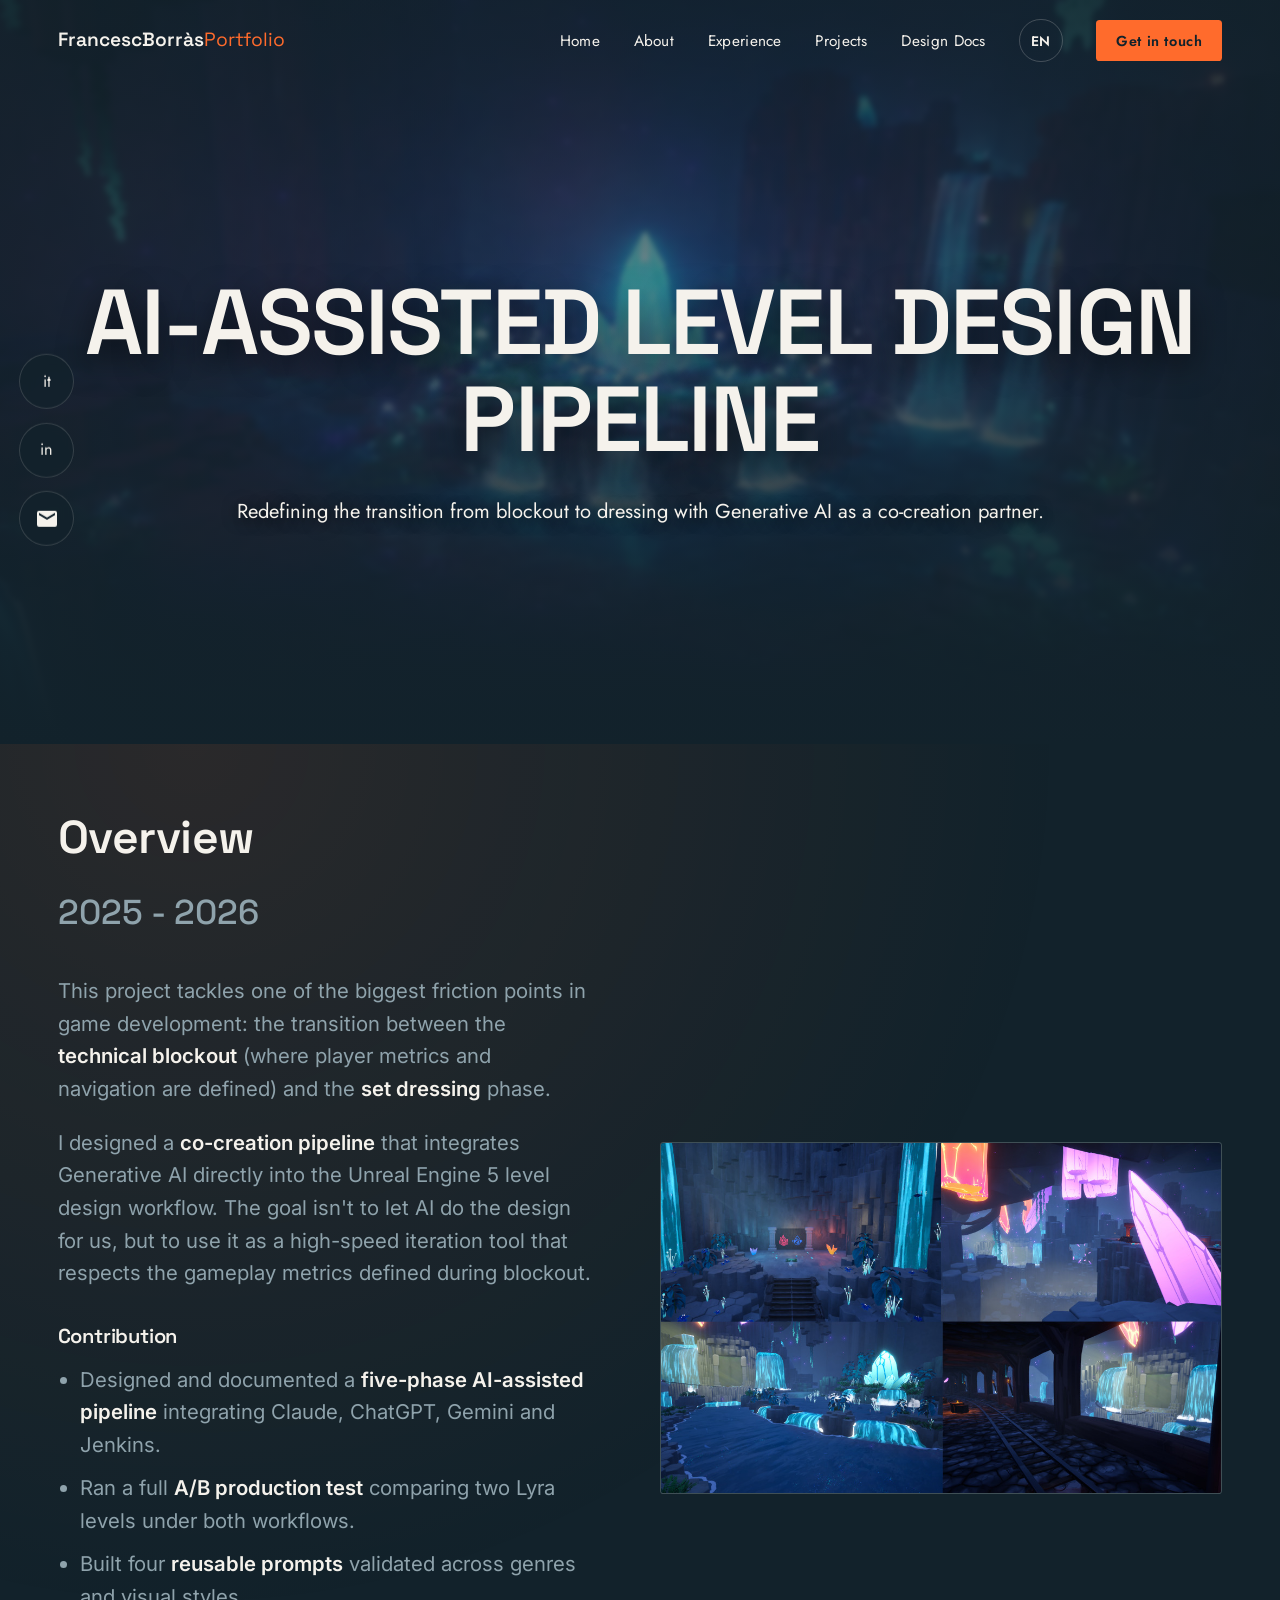
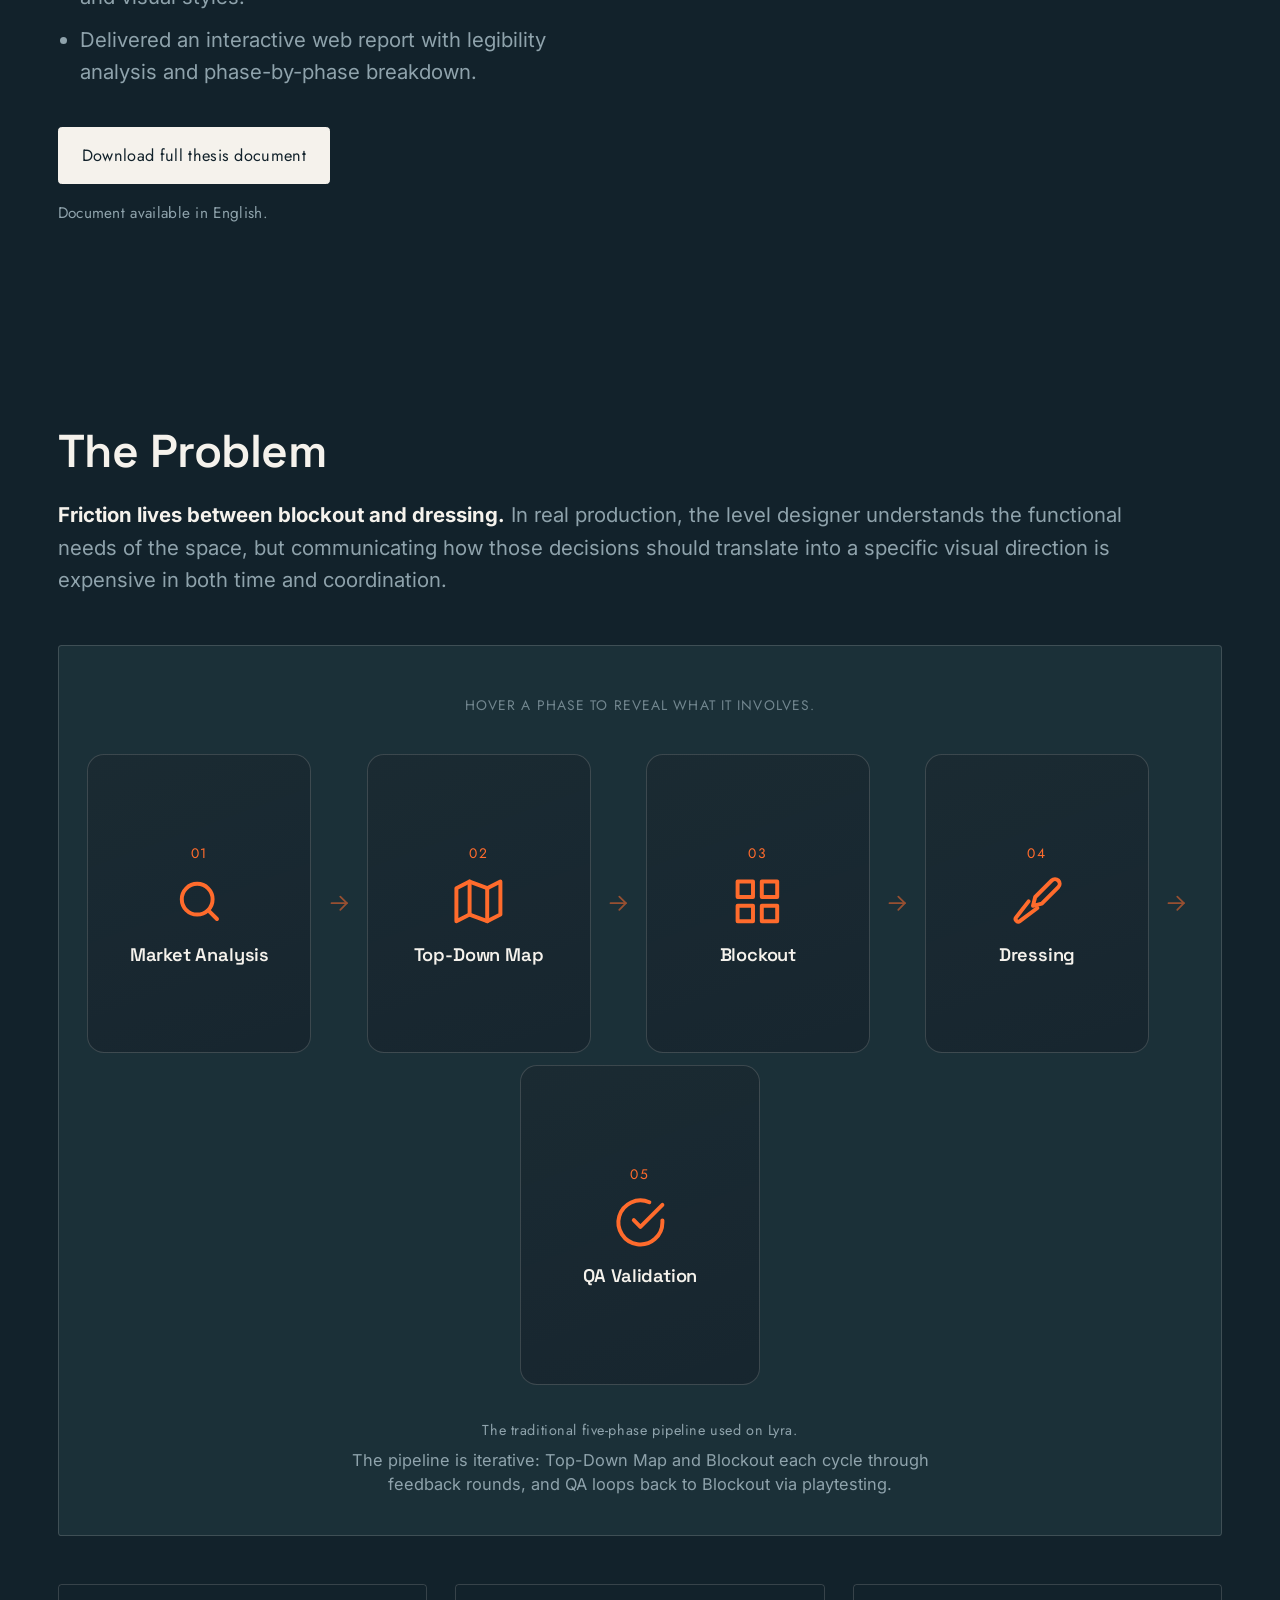
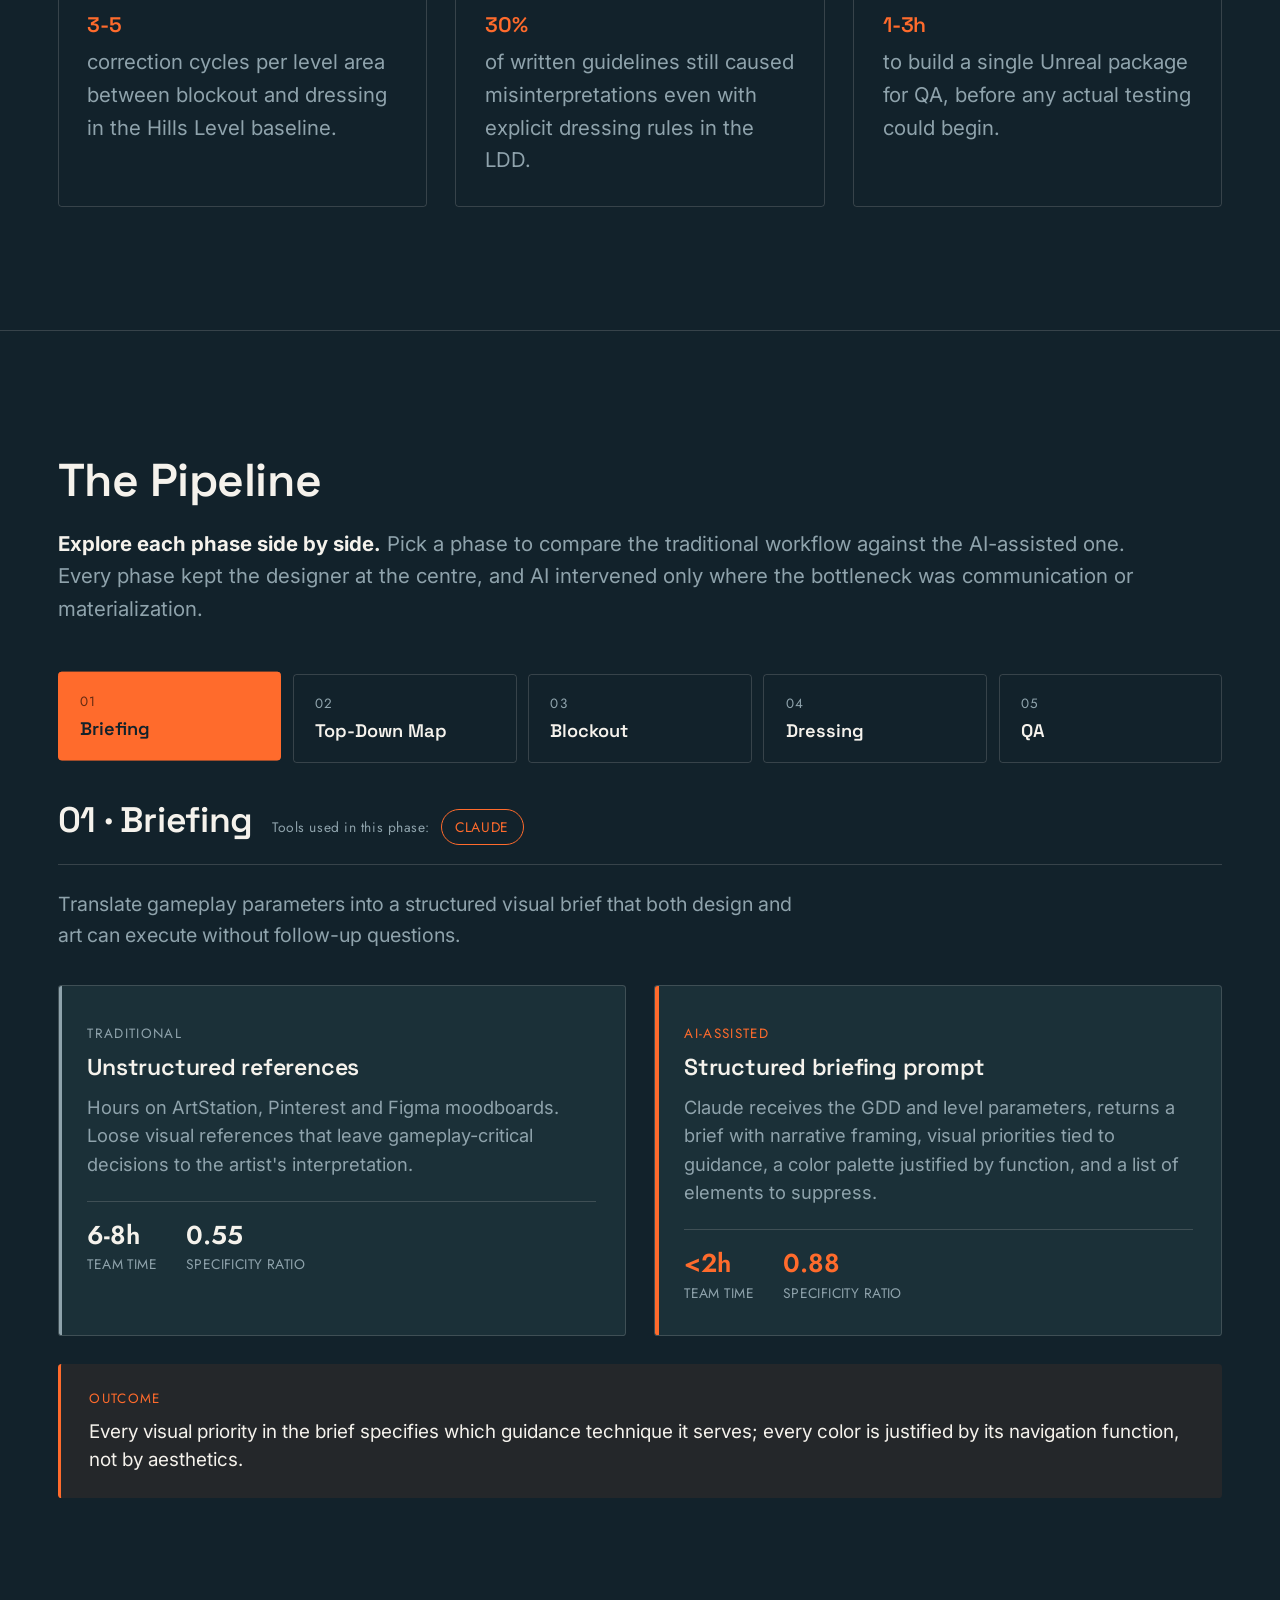
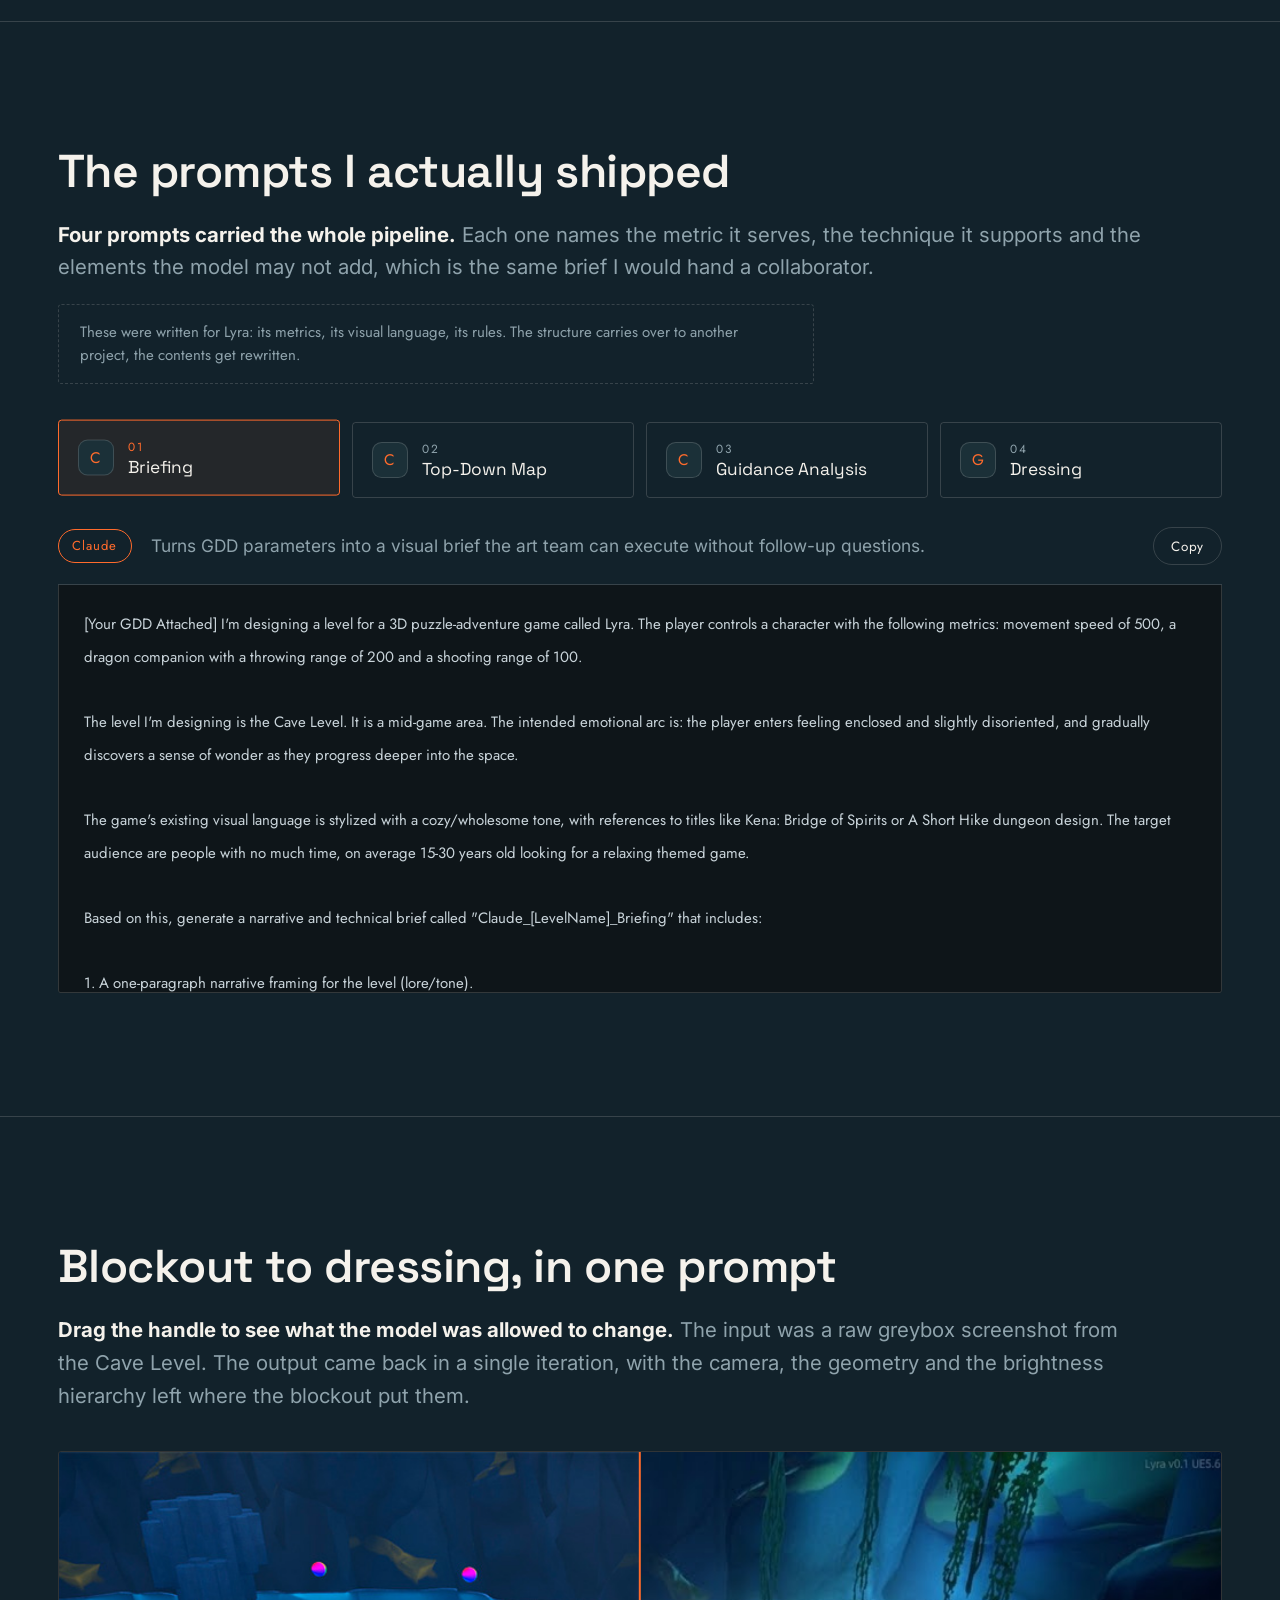
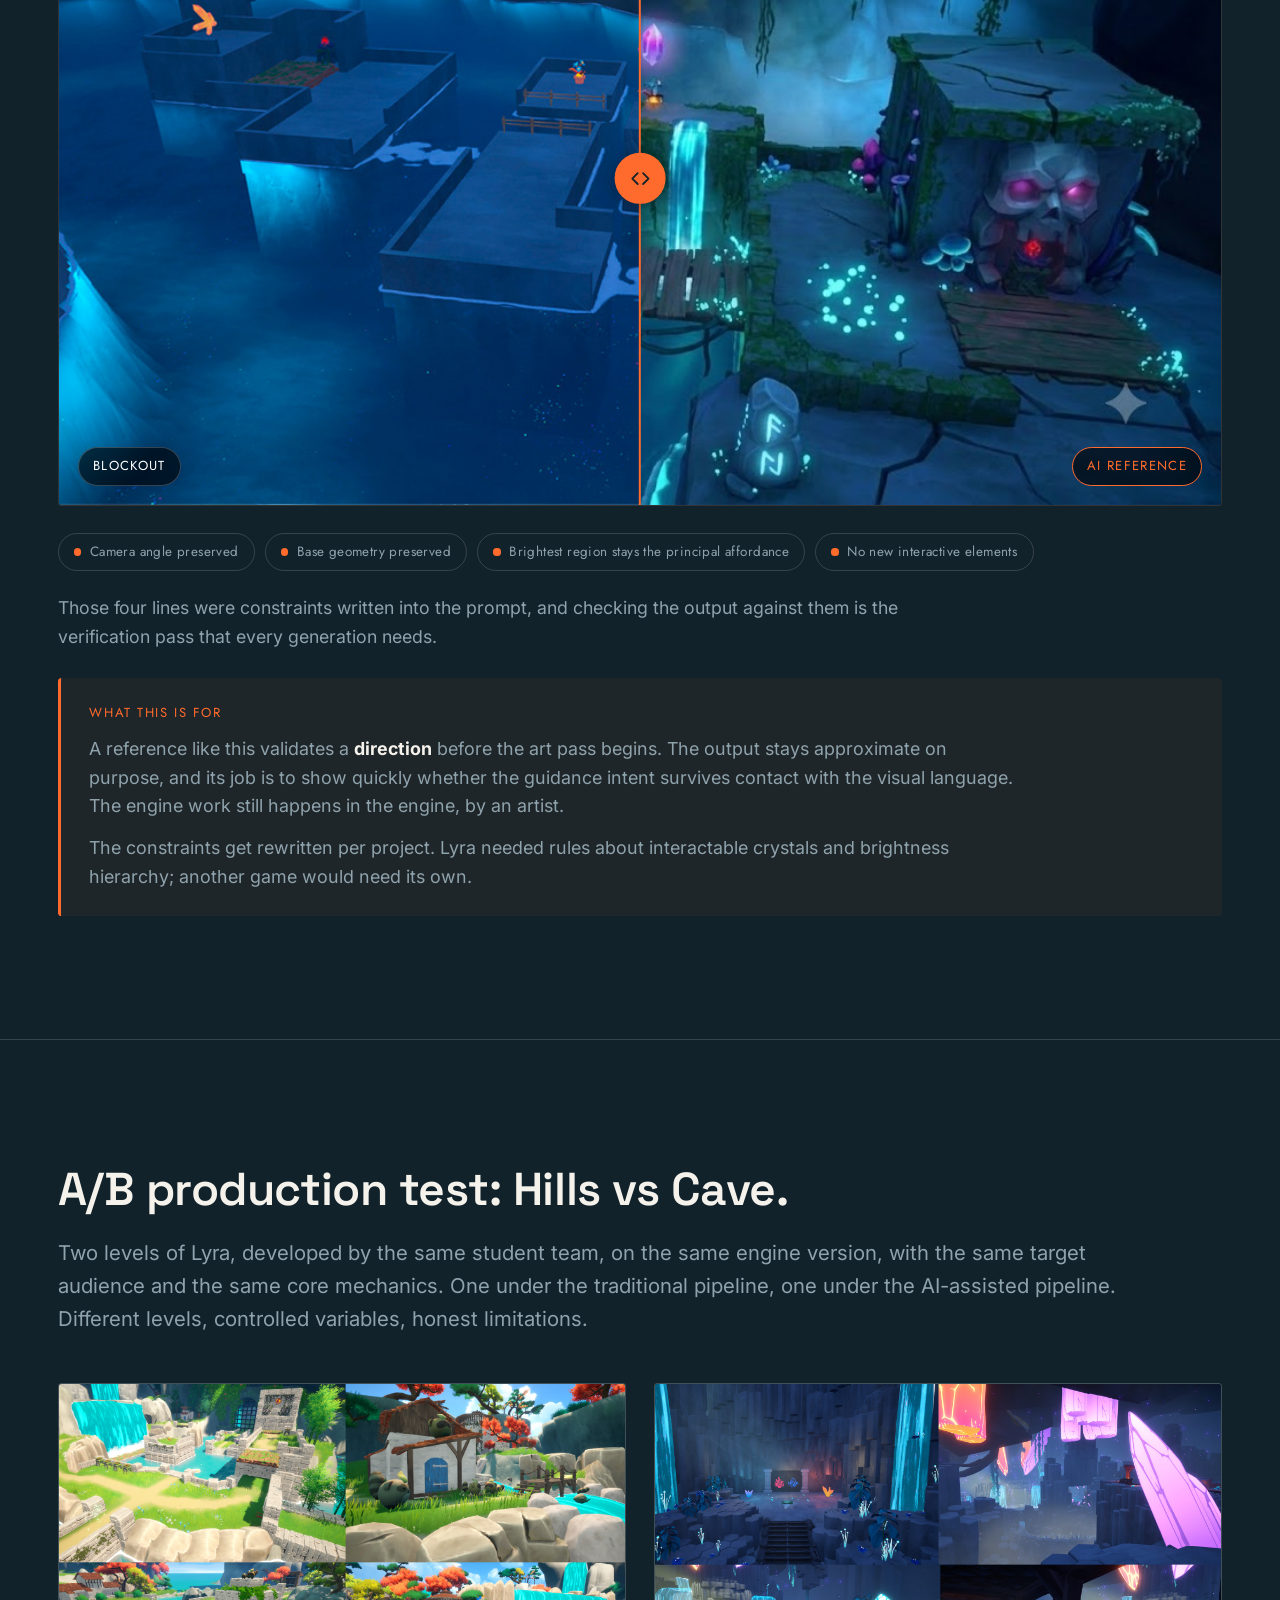
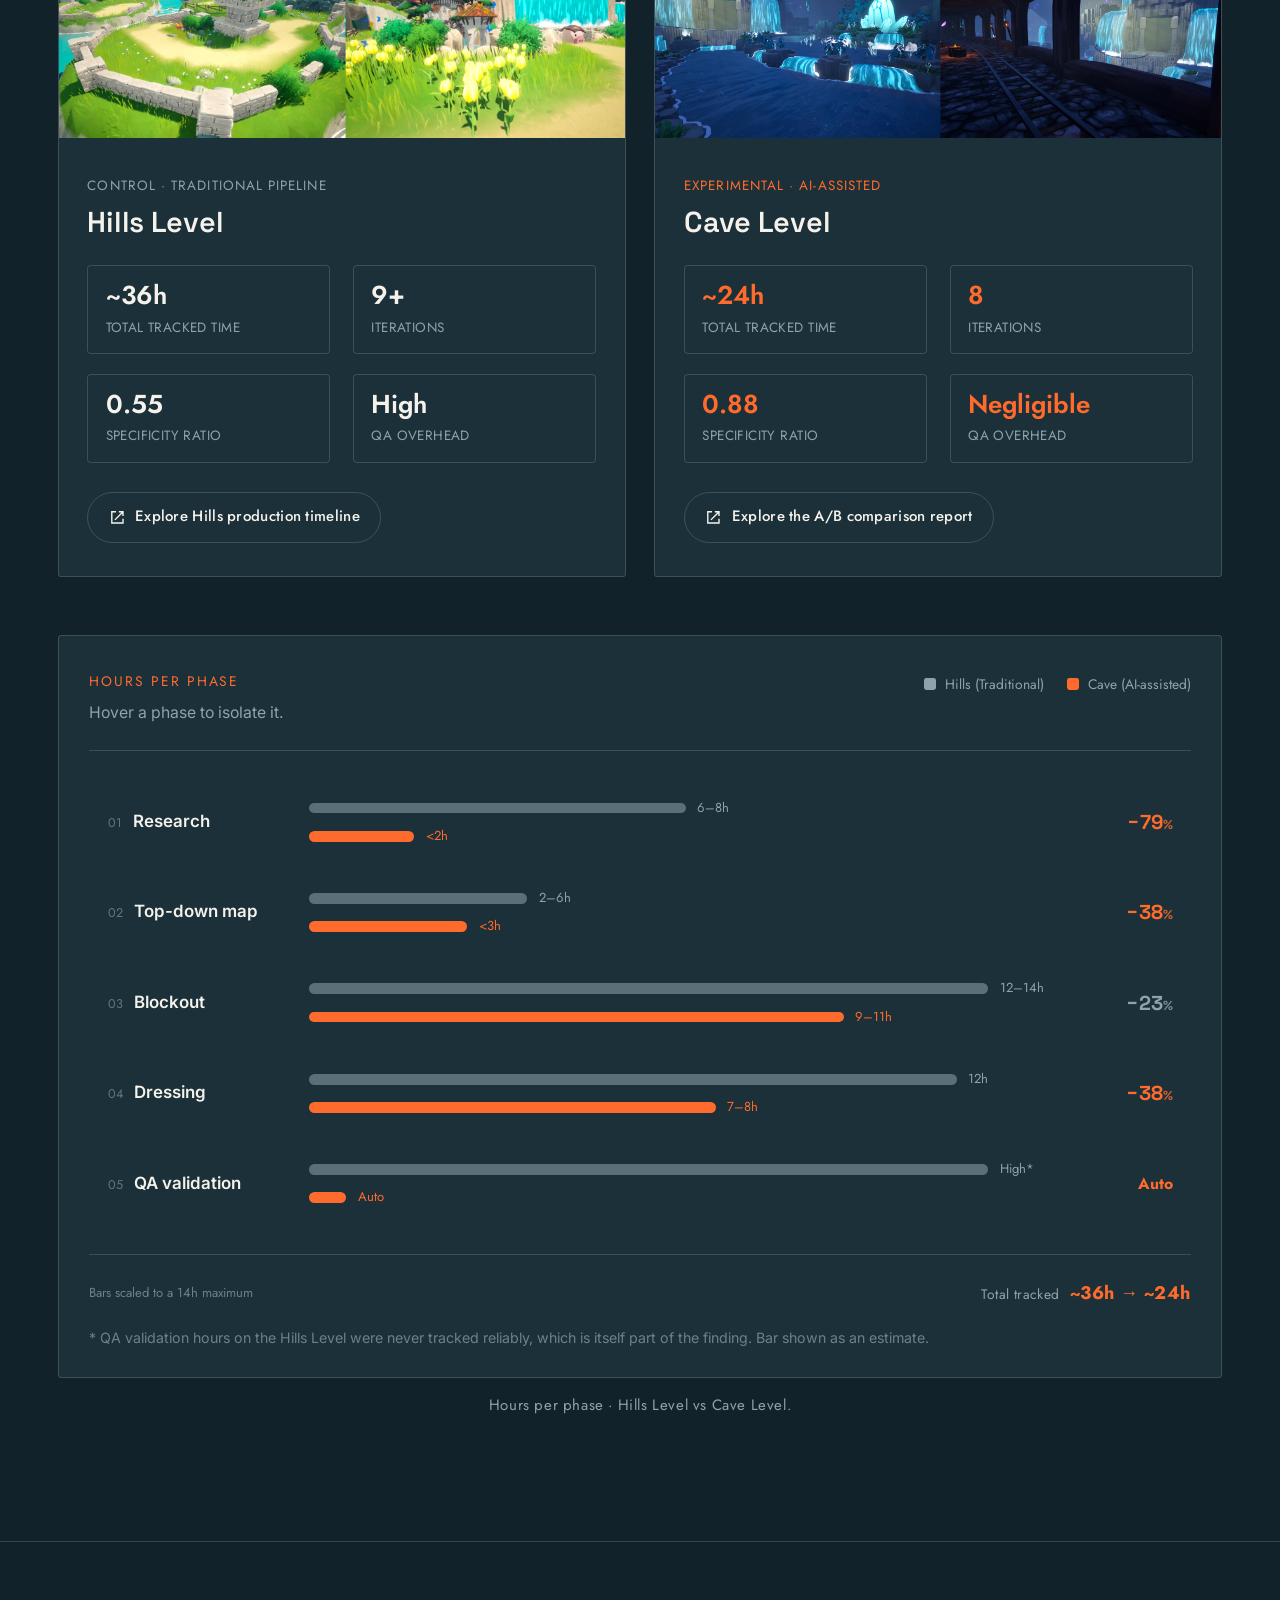
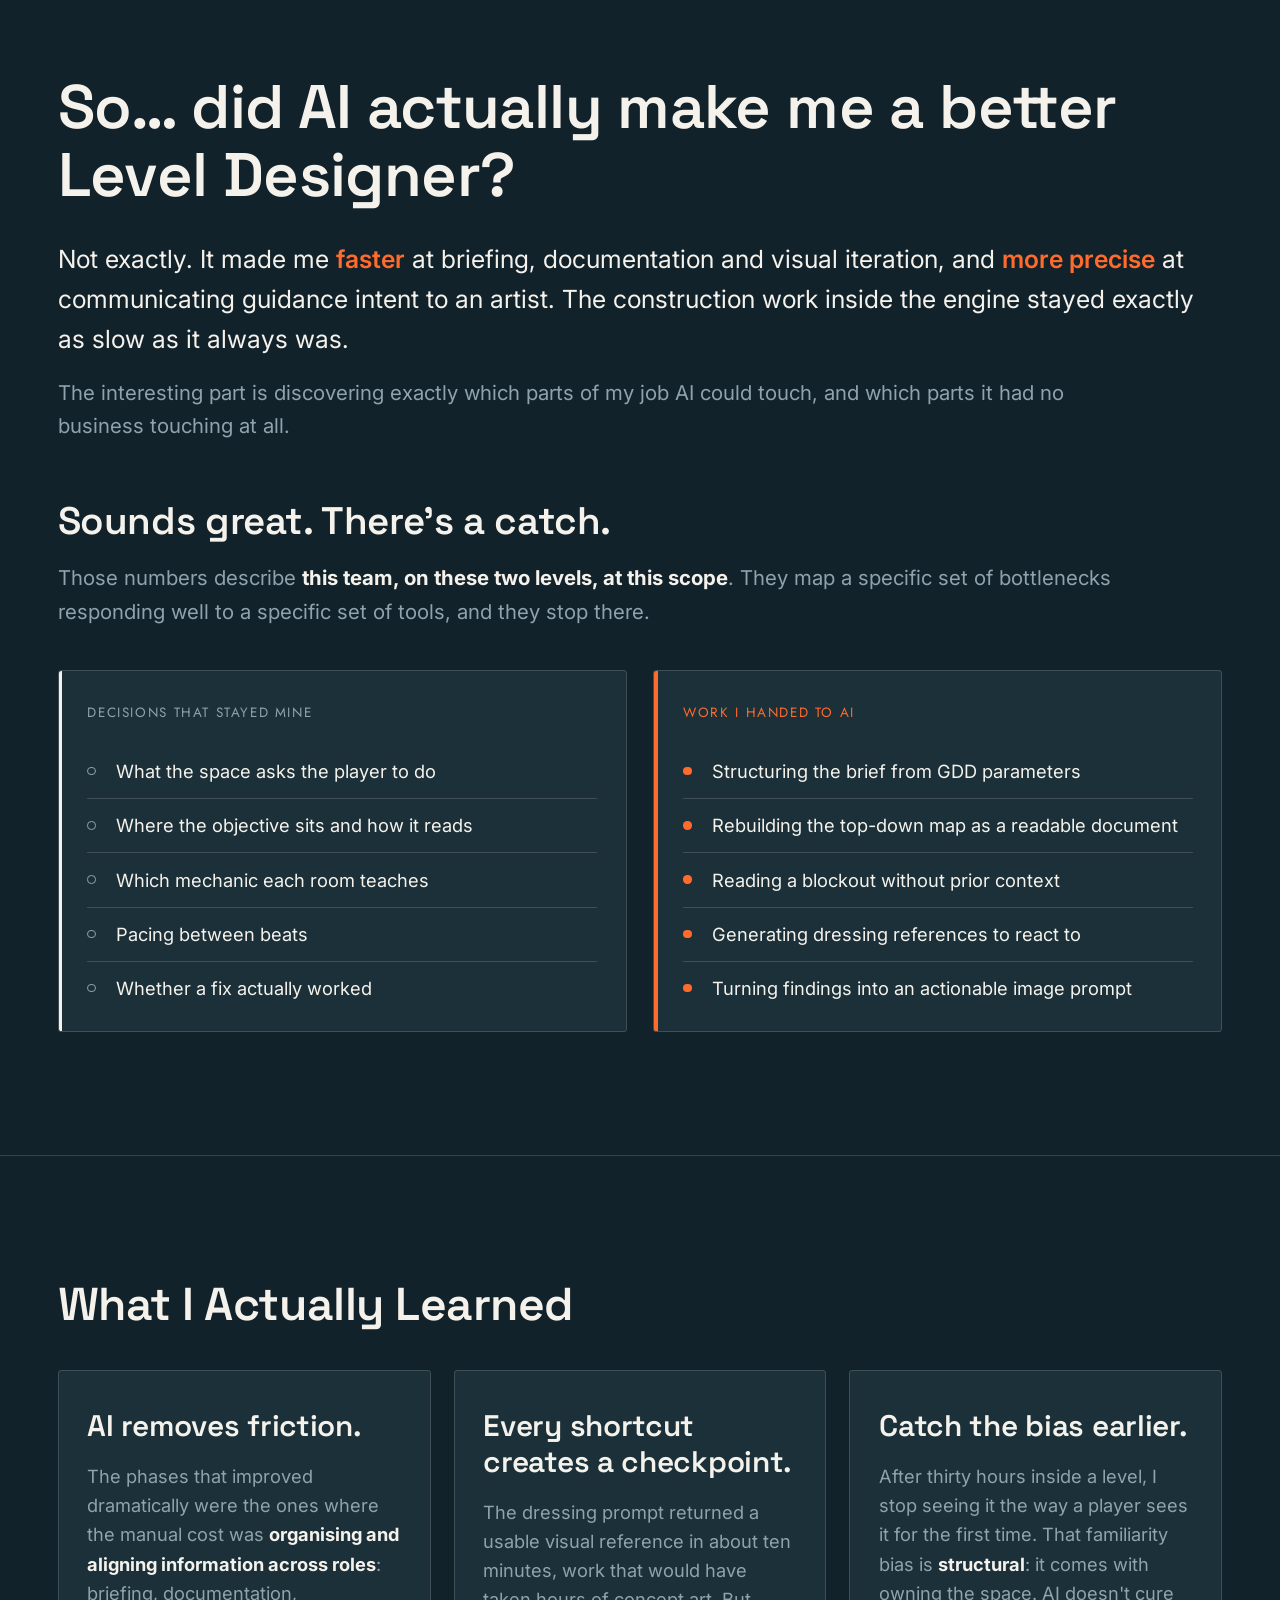
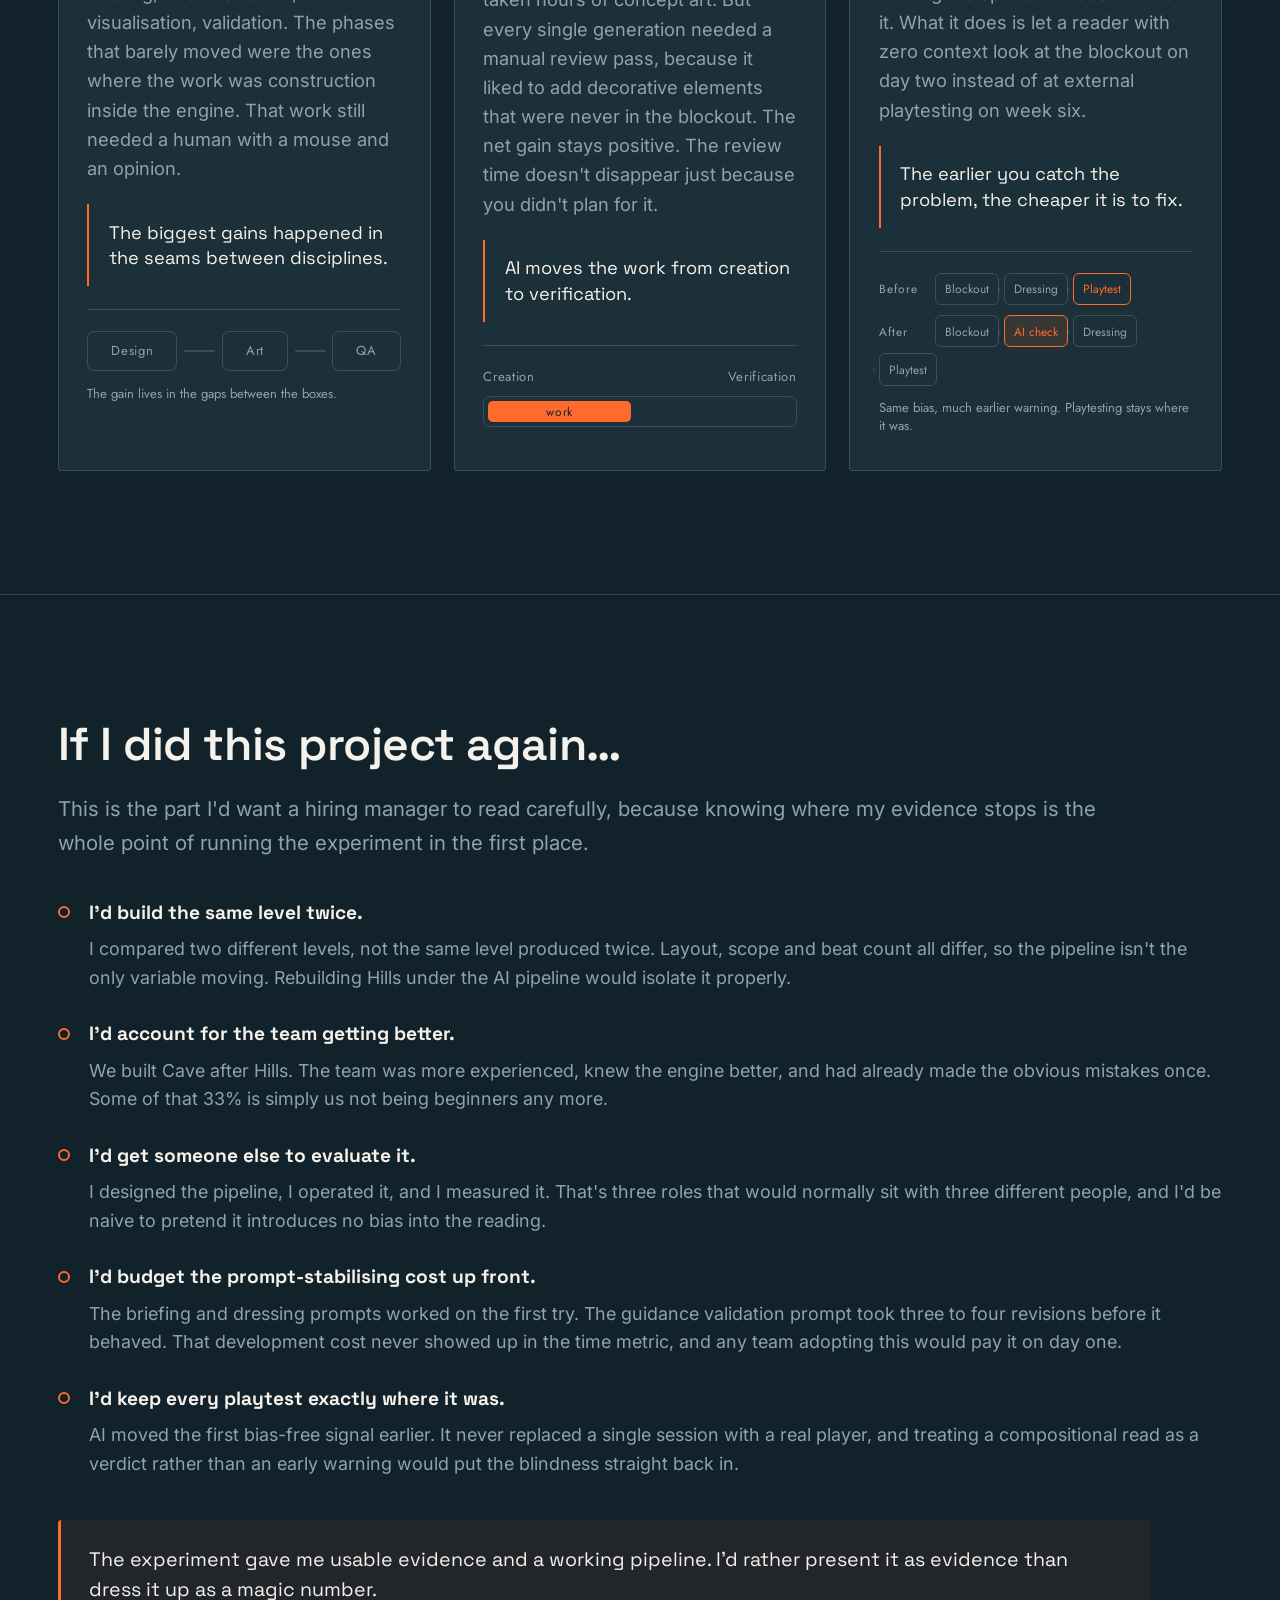
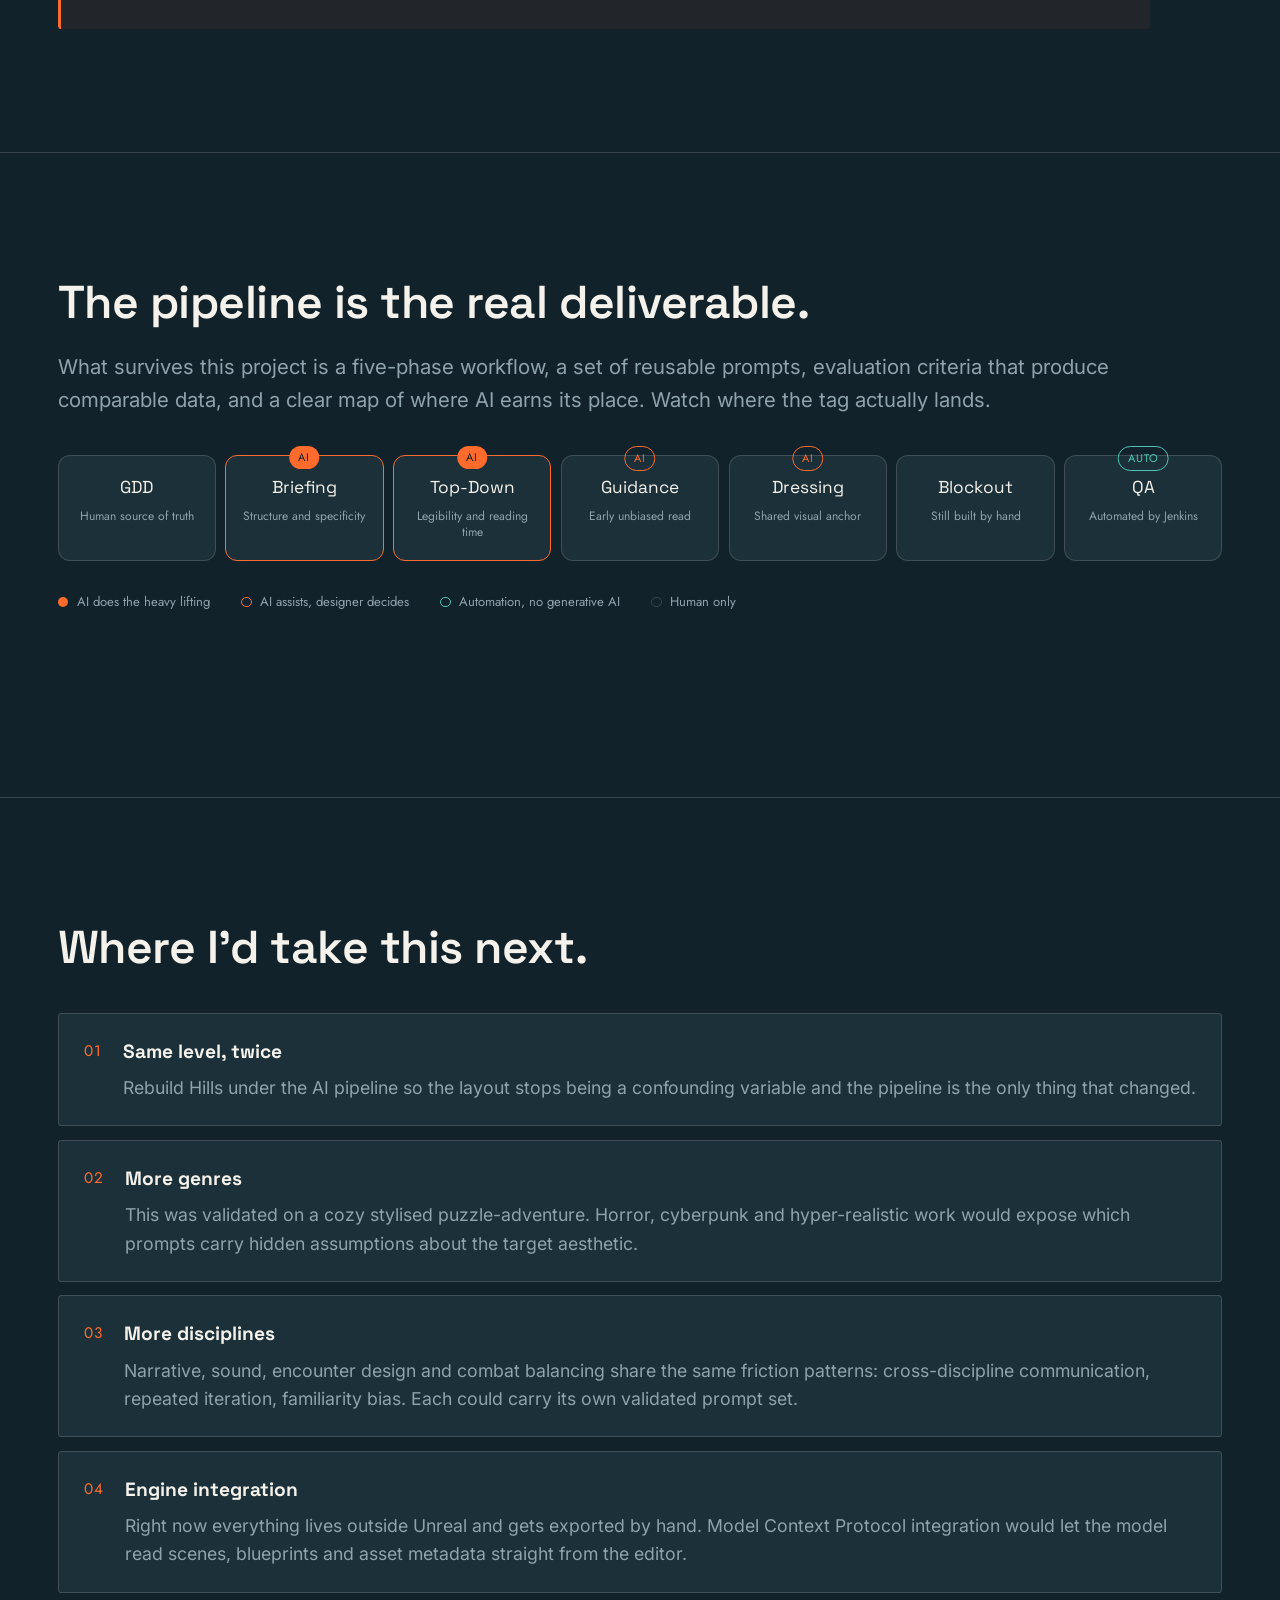
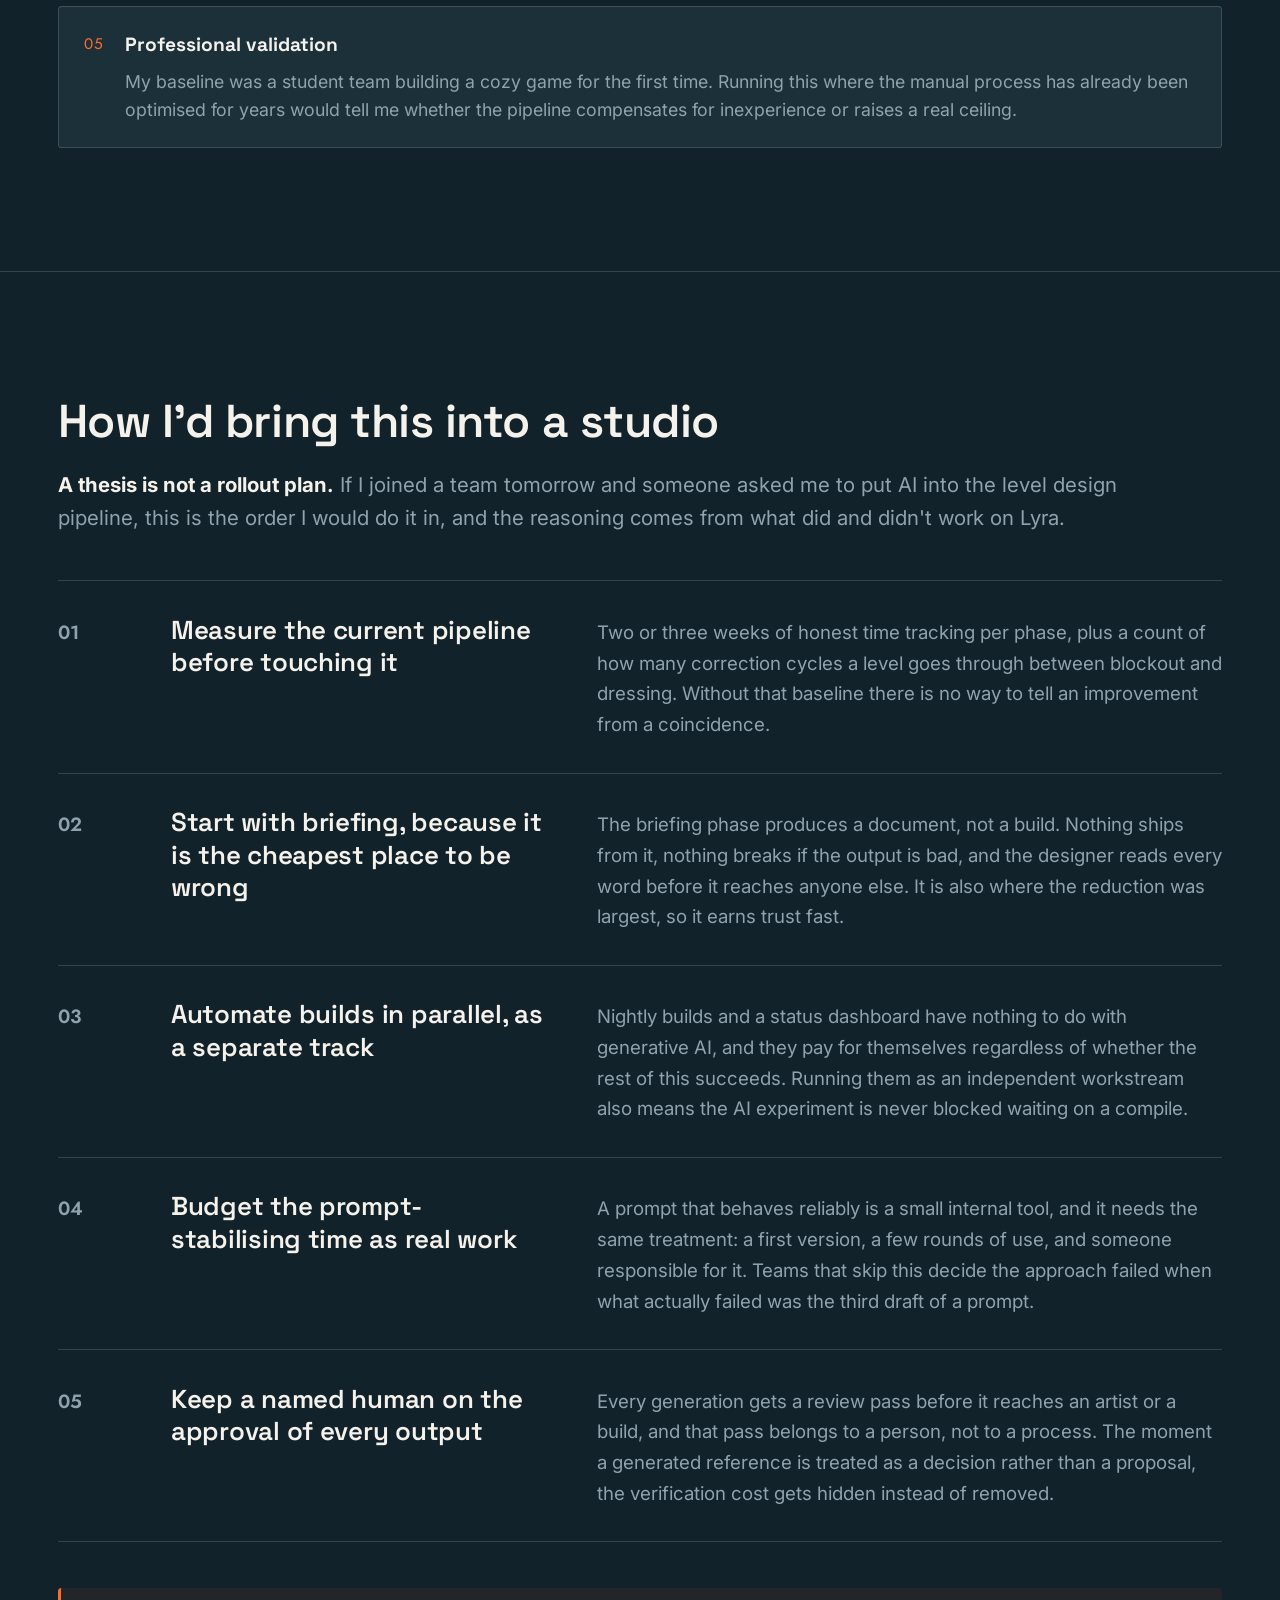
==== commit 4269669d: "aaaaaaaaaaaaaaaaaa" ====
--- a/proyectos/ai-pipeline.html
+++ b/proyectos/ai-pipeline.html
@@ -16,7 +16,7 @@
 <link rel="preconnect" href="https://fonts.googleapis.com">
 <link rel="preconnect" href="https://fonts.gstatic.com" crossorigin>
 <link href="https://fonts.googleapis.com/css2?family=Space+Grotesk:wght@500;600;700&family=Inter:wght@400;500;600&family=Jost:wght@400;500;600&display=swap" rel="stylesheet">
-<link rel="stylesheet" href="../css/style.css?v=31">
+<link rel="stylesheet" href="../css/style.css?v=35">
 <script>
 (function(){
   try {
@@ -518,218 +518,6 @@
           <span class="outcome-label" data-i18n="ai.outcome_label">Outcome</span>
           <p data-i18n="ai.p5_outcome">Manual overhead drops to negligible. QA becomes a web page consultation instead of an active cost per sprint.</p>
         </div>
-      </div>
-    </div>
-  </section>
-
-  <hr class="rule">
-
-  <!-- A/B CASE STUDY -->
-  <section>
-    <div class="wrap">
-      <h2 class="sec-title" data-i18n="ai.ab_title">A/B production test: Hills vs Cave.</h2>
-      <p class="section-lede" data-i18n="ai.ab_lede">Two levels of Lyra, developed by the same student team, on the same engine version, with the same target audience and the same core mechanics. One under the traditional pipeline, one under the AI-assisted pipeline. Different levels, controlled variables, honest limitations.</p>
-
-      <div class="ab-grid">
-        <div class="ab-card hills">
-          <div class="ab-media">
-            <img src="../assets/img/ai-hills-final.jpg" alt="Final dressing for the Hills Level.">
-          </div>
-          <div class="ab-body">
-            <span class="ab-tag" data-i18n="ai.hills_tag">Control · Traditional Pipeline</span>
-            <h4 data-i18n="ai.hills_title">Hills Level</h4>
-            <ul class="ab-metrics">
-              <li><span class="ab-metric-num">~36h</span><span class="ab-metric-label" data-i18n="ai.hills_m1">Total tracked time</span></li>
-              <li><span class="ab-metric-num">9+</span><span class="ab-metric-label" data-i18n="ai.hills_m2">Iterations</span></li>
-              <li><span class="ab-metric-num">0.55</span><span class="ab-metric-label" data-i18n="ai.hills_m3">Specificity ratio</span></li>
-              <li><span class="ab-metric-num">High</span><span class="ab-metric-label" data-i18n="ai.hills_m4">QA overhead</span></li>
-            </ul>
-            <a class="ab-cta" href="../assets/html/hills-timeline.html" target="_blank" rel="noopener">
-              <svg viewBox="0 0 24 24" width="14" height="14" fill="currentColor" aria-hidden="true"><path d="M14 3v2h3.59l-9.83 9.83 1.41 1.41L19 6.41V10h2V3h-7zM5 5h5V3H3v18h18v-7h-2v5H5V5z"/></svg>
-              <span data-i18n="ai.hills_cta">Explore Hills production timeline</span>
-            </a>
-          </div>
-        </div>
-
-        <div class="ab-card cave">
-          <div class="ab-media">
-            <img src="../assets/img/ai-cave-final.jpg" alt="Final dressing for the Cave Level.">
-          </div>
-          <div class="ab-body">
-            <span class="ab-tag" data-i18n="ai.cave_tag">Experimental · AI-Assisted</span>
-            <h4 data-i18n="ai.cave_title">Cave Level</h4>
-            <ul class="ab-metrics">
-              <li><span class="ab-metric-num">~24h</span><span class="ab-metric-label" data-i18n="ai.hills_m1">Total tracked time</span></li>
-              <li><span class="ab-metric-num">8</span><span class="ab-metric-label" data-i18n="ai.hills_m2">Iterations</span></li>
-              <li><span class="ab-metric-num">0.88</span><span class="ab-metric-label" data-i18n="ai.hills_m3">Specificity ratio</span></li>
-              <li><span class="ab-metric-num">Negligible</span><span class="ab-metric-label" data-i18n="ai.hills_m4">QA overhead</span></li>
-            </ul>
-            <a class="ab-cta" href="../assets/html/ab-comparison.html" target="_blank" rel="noopener">
-              <svg viewBox="0 0 24 24" width="14" height="14" fill="currentColor" aria-hidden="true"><path d="M14 3v2h3.59l-9.83 9.83 1.41 1.41L19 6.41V10h2V3h-7zM5 5h5V3H3v18h18v-7h-2v5H5V5z"/></svg>
-              <span data-i18n="ai.cave_cta">Explore the A/B comparison report</span>
-            </a>
-          </div>
-        </div>
-      </div>
-
-      <figure class="hpp" style="margin-top:3rem;">
-        <div class="hpp-panel">
-
-          <div class="hpp-head">
-            <div>
-              <span class="hpp-eyebrow" data-i18n="ai.hpp_title">Hours per phase</span>
-              <p class="hpp-hint" data-i18n="ai.hpp_hint">Hover a phase to isolate it.</p>
-            </div>
-            <div class="hpp-legend">
-              <span class="hpp-key"><i class="hpp-swatch hpp-swatch-trad"></i><span data-i18n="ai.hpp_legend_trad">Hills (Traditional)</span></span>
-              <span class="hpp-key"><i class="hpp-swatch hpp-swatch-ai"></i><span data-i18n="ai.hpp_legend_ai">Cave (AI-assisted)</span></span>
-            </div>
-          </div>
-
-          <ul class="hpp-rows">
-
-            <li class="hpp-row" tabindex="0">
-              <div class="hpp-label">
-                <span class="hpp-idx">01</span>
-                <span class="hpp-phase" data-i18n="ai.hpp_r1">Research</span>
-              </div>
-              <div class="hpp-bars">
-                <div class="hpp-track">
-                  <div class="hpp-bar hpp-bar-trad" style="--w:50%"></div>
-                  <span class="hpp-val">6&ndash;8h</span>
-                </div>
-                <div class="hpp-track">
-                  <div class="hpp-bar hpp-bar-ai" style="--w:14%"></div>
-                  <span class="hpp-val">&lt;2h</span>
-                </div>
-              </div>
-              <span class="hpp-delta">&minus;79<i>%</i></span>
-            </li>
-
-            <li class="hpp-row" tabindex="0">
-              <div class="hpp-label">
-                <span class="hpp-idx">02</span>
-                <span class="hpp-phase" data-i18n="ai.hpp_r2">Top-down map</span>
-              </div>
-              <div class="hpp-bars">
-                <div class="hpp-track">
-                  <div class="hpp-bar hpp-bar-trad" style="--w:29%"></div>
-                  <span class="hpp-val">2&ndash;6h</span>
-                </div>
-                <div class="hpp-track">
-                  <div class="hpp-bar hpp-bar-ai" style="--w:21%"></div>
-                  <span class="hpp-val">&lt;3h</span>
-                </div>
-              </div>
-              <span class="hpp-delta">&minus;38<i>%</i></span>
-            </li>
-
-            <li class="hpp-row" tabindex="0">
-              <div class="hpp-label">
-                <span class="hpp-idx">03</span>
-                <span class="hpp-phase" data-i18n="ai.hpp_r3">Blockout</span>
-              </div>
-              <div class="hpp-bars">
-                <div class="hpp-track">
-                  <div class="hpp-bar hpp-bar-trad" style="--w:93%"></div>
-                  <span class="hpp-val">12&ndash;14h</span>
-                </div>
-                <div class="hpp-track">
-                  <div class="hpp-bar hpp-bar-ai" style="--w:71%"></div>
-                  <span class="hpp-val">9&ndash;11h</span>
-                </div>
-              </div>
-              <span class="hpp-delta hpp-delta-low">&minus;23<i>%</i></span>
-            </li>
-
-            <li class="hpp-row" tabindex="0">
-              <div class="hpp-label">
-                <span class="hpp-idx">04</span>
-                <span class="hpp-phase" data-i18n="ai.hpp_r4">Dressing</span>
-              </div>
-              <div class="hpp-bars">
-                <div class="hpp-track">
-                  <div class="hpp-bar hpp-bar-trad" style="--w:86%"></div>
-                  <span class="hpp-val">12h</span>
-                </div>
-                <div class="hpp-track">
-                  <div class="hpp-bar hpp-bar-ai" style="--w:54%"></div>
-                  <span class="hpp-val">7&ndash;8h</span>
-                </div>
-              </div>
-              <span class="hpp-delta">&minus;38<i>%</i></span>
-            </li>
-
-            <li class="hpp-row" tabindex="0">
-              <div class="hpp-label">
-                <span class="hpp-idx">05</span>
-                <span class="hpp-phase" data-i18n="ai.hpp_r5">QA validation</span>
-              </div>
-              <div class="hpp-bars">
-                <div class="hpp-track">
-                  <div class="hpp-bar hpp-bar-trad" style="--w:96%"></div>
-                  <span class="hpp-val" data-i18n="ai.hpp_high">High*</span>
-                </div>
-                <div class="hpp-track">
-                  <div class="hpp-bar hpp-bar-ai" style="--w:5%"></div>
-                  <span class="hpp-val" data-i18n="ai.hpp_auto">Auto</span>
-                </div>
-              </div>
-              <span class="hpp-delta hpp-delta-auto" data-i18n="ai.hpp_delta_auto">Auto</span>
-            </li>
-
-          </ul>
-
-          <div class="hpp-foot">
-            <span class="hpp-scale" data-i18n="ai.hpp_scale">Bars scaled to a 14h maximum</span>
-            <span class="hpp-total"><span data-i18n="ai.hpp_total_label">Total tracked</span> <strong>~36h &rarr; ~24h</strong></span>
-          </div>
-
-          <p class="hpp-note" data-i18n="ai.hpp_note">* QA validation hours on the Hills Level were never tracked reliably, which is itself part of the finding. Bar shown as an estimate.</p>
-        </div>
-        <figcaption data-i18n="ai.caption_hours">Hours per phase · Hills Level vs Cave Level.</figcaption>
-      </figure>
-    </div>
-  </section>
-
-  <hr class="rule">
-
-  <!-- ============================================
-       A. BEFORE / AFTER COMPARATOR
-       ============================================ -->
-  <section class="ba">
-    <div class="wrap">
-      <h2 class="sec-title" data-i18n="ba.title">Blockout to dressing, in one prompt</h2>
-      <p class="section-lede" data-i18n="ba.lede"><strong>Drag the handle to see what the model was allowed to change.</strong> The input was a raw greybox screenshot from the Cave Level. The output came back in a single iteration, with the camera, the geometry and the brightness hierarchy left where the blockout put them.</p>
-
-      <div class="ba-stage" id="ba-stage">
-        <img class="ba-img ba-after" src="../assets/img/ai-dressed-after.jpg" alt="AI-generated dressing reference for the Cave Level.">
-        <img class="ba-img ba-before" id="ba-clip" src="../assets/img/ai-blockout-before.jpg" alt="Raw blockout of the Cave Level before dressing.">
-
-        <span class="ba-tag ba-tag-before" data-i18n="ba.tag_before">Blockout</span>
-        <span class="ba-tag ba-tag-after" data-i18n="ba.tag_after">AI reference</span>
-
-        <div class="ba-handle" id="ba-handle" role="slider" tabindex="0"
-             aria-label="Compare blockout and dressed reference" aria-valuemin="0" aria-valuemax="100" aria-valuenow="50">
-          <span class="ba-grip" aria-hidden="true">
-            <svg viewBox="0 0 24 24" fill="none" stroke="currentColor" stroke-width="2" stroke-linecap="round" stroke-linejoin="round"><path d="m9 6-6 6 6 6"/><path d="m15 6 6 6-6 6"/></svg>
-          </span>
-        </div>
-      </div>
-
-      <ul class="ba-constraints">
-        <li data-i18n="ba.c1">Camera angle preserved</li>
-        <li data-i18n="ba.c2">Base geometry preserved</li>
-        <li data-i18n="ba.c3">Brightest region stays the principal affordance</li>
-        <li data-i18n="ba.c4">No new interactive elements</li>
-      </ul>
-
-      <p class="ba-note" data-i18n="ba.note">Those four lines were constraints written into the prompt, and checking the output against them is the verification pass that every generation needs.</p>
-
-      <div class="ba-scope">
-        <span class="ba-scope-label" data-i18n="ba.scope_label">What this is for</span>
-        <p data-i18n="ba.scope_body">A reference like this validates a <strong>direction</strong> before the art pass begins. The output stays approximate on purpose, and its job is to show quickly whether the guidance intent survives contact with the visual language. The engine work still happens in the engine, by an artist.</p>
-        <p data-i18n="ba.scope_body2">The constraints get rewritten per project. Lyra needed rules about interactable crystals and brightness hierarchy; another game would need its own. <a href="#prompts" class="ba-link" data-i18n="ba.link">Read the full prompt below.</a></p>
       </div>
     </div>
   </section>
@@ -873,10 +661,221 @@
     </div>
   </section>
 
-
   <hr class="rule">
 
   <!-- ============================================
+       A. BEFORE / AFTER COMPARATOR
+       ============================================ -->
+  <section class="ba">
+    <div class="wrap">
+      <h2 class="sec-title" data-i18n="ba.title">Blockout to dressing, in one prompt</h2>
+      <p class="section-lede" data-i18n="ba.lede"><strong>Drag the handle to see what the model was allowed to change.</strong> The input was a raw greybox screenshot from the Cave Level. The output came back in a single iteration, with the camera, the geometry and the brightness hierarchy left where the blockout put them.</p>
+
+      <div class="ba-stage" id="ba-stage">
+        <img class="ba-img ba-after" src="../assets/img/ai-dressed-after.jpg" alt="AI-generated dressing reference for the Cave Level.">
+        <img class="ba-img ba-before" id="ba-clip" src="../assets/img/ai-blockout-before.jpg" alt="Raw blockout of the Cave Level before dressing.">
+
+        <span class="ba-tag ba-tag-before" data-i18n="ba.tag_before">Blockout</span>
+        <span class="ba-tag ba-tag-after" data-i18n="ba.tag_after">AI reference</span>
+
+        <div class="ba-handle" id="ba-handle" role="slider" tabindex="0"
+             aria-label="Compare blockout and dressed reference" aria-valuemin="0" aria-valuemax="100" aria-valuenow="50">
+          <span class="ba-grip" aria-hidden="true">
+            <svg viewBox="0 0 24 24" fill="none" stroke="currentColor" stroke-width="2" stroke-linecap="round" stroke-linejoin="round"><path d="m9 6-6 6 6 6"/><path d="m15 6 6 6-6 6"/></svg>
+          </span>
+        </div>
+      </div>
+
+      <ul class="ba-constraints">
+        <li data-i18n="ba.c1">Camera angle preserved</li>
+        <li data-i18n="ba.c2">Base geometry preserved</li>
+        <li data-i18n="ba.c3">Brightest region stays the principal affordance</li>
+        <li data-i18n="ba.c4">No new interactive elements</li>
+      </ul>
+
+      <p class="ba-note" data-i18n="ba.note">Those four lines were constraints written into the prompt, and checking the output against them is the verification pass that every generation needs.</p>
+
+      <div class="ba-scope">
+        <span class="ba-scope-label" data-i18n="ba.scope_label">What this is for</span>
+        <p data-i18n="ba.scope_body">A reference like this validates a <strong>direction</strong> before the art pass begins. The output stays approximate on purpose, and its job is to show quickly whether the guidance intent survives contact with the visual language. The engine work still happens in the engine, by an artist.</p>
+        <p data-i18n="ba.scope_body2">The constraints get rewritten per project. Lyra needed rules about interactable crystals and brightness hierarchy; another game would need its own. <a href="#prompts" class="ba-link" data-i18n="ba.link">See the full prompt above.</a></p>
+      </div>
+    </div>
+  </section>
+
+  <hr class="rule">
+
+  <!-- A/B CASE STUDY -->
+  <section>
+    <div class="wrap">
+      <h2 class="sec-title" data-i18n="ai.ab_title">A/B production test: Hills vs Cave.</h2>
+      <p class="section-lede" data-i18n="ai.ab_lede">Two levels of Lyra, developed by the same student team, on the same engine version, with the same target audience and the same core mechanics. One under the traditional pipeline, one under the AI-assisted pipeline. Different levels, controlled variables, honest limitations.</p>
+
+      <div class="ab-grid">
+        <div class="ab-card hills">
+          <div class="ab-media">
+            <img src="../assets/img/ai-hills-final.jpg" alt="Final dressing for the Hills Level.">
+          </div>
+          <div class="ab-body">
+            <span class="ab-tag" data-i18n="ai.hills_tag">Control · Traditional Pipeline</span>
+            <h4 data-i18n="ai.hills_title">Hills Level</h4>
+            <ul class="ab-metrics">
+              <li><span class="ab-metric-num">~36h</span><span class="ab-metric-label" data-i18n="ai.hills_m1">Total tracked time</span></li>
+              <li><span class="ab-metric-num">9+</span><span class="ab-metric-label" data-i18n="ai.hills_m2">Iterations</span></li>
+              <li><span class="ab-metric-num">0.55</span><span class="ab-metric-label" data-i18n="ai.hills_m3">Specificity ratio</span></li>
+              <li><span class="ab-metric-num">High</span><span class="ab-metric-label" data-i18n="ai.hills_m4">QA overhead</span></li>
+            </ul>
+            <a class="ab-cta" href="../assets/html/hills-timeline.html" target="_blank" rel="noopener">
+              <svg viewBox="0 0 24 24" width="14" height="14" fill="currentColor" aria-hidden="true"><path d="M14 3v2h3.59l-9.83 9.83 1.41 1.41L19 6.41V10h2V3h-7zM5 5h5V3H3v18h18v-7h-2v5H5V5z"/></svg>
+              <span data-i18n="ai.hills_cta">Explore Hills production timeline</span>
+            </a>
+          </div>
+        </div>
+
+        <div class="ab-card cave">
+          <div class="ab-media">
+            <img src="../assets/img/ai-cave-final.jpg" alt="Final dressing for the Cave Level.">
+          </div>
+          <div class="ab-body">
+            <span class="ab-tag" data-i18n="ai.cave_tag">Experimental · AI-Assisted</span>
+            <h4 data-i18n="ai.cave_title">Cave Level</h4>
+            <ul class="ab-metrics">
+              <li><span class="ab-metric-num">~24h</span><span class="ab-metric-label" data-i18n="ai.hills_m1">Total tracked time</span></li>
+              <li><span class="ab-metric-num">8</span><span class="ab-metric-label" data-i18n="ai.hills_m2">Iterations</span></li>
+              <li><span class="ab-metric-num">0.88</span><span class="ab-metric-label" data-i18n="ai.hills_m3">Specificity ratio</span></li>
+              <li><span class="ab-metric-num">Negligible</span><span class="ab-metric-label" data-i18n="ai.hills_m4">QA overhead</span></li>
+            </ul>
+            <a class="ab-cta" href="../assets/html/ab-comparison.html" target="_blank" rel="noopener">
+              <svg viewBox="0 0 24 24" width="14" height="14" fill="currentColor" aria-hidden="true"><path d="M14 3v2h3.59l-9.83 9.83 1.41 1.41L19 6.41V10h2V3h-7zM5 5h5V3H3v18h18v-7h-2v5H5V5z"/></svg>
+              <span data-i18n="ai.cave_cta">Explore the A/B comparison report</span>
+            </a>
+          </div>
+        </div>
+      </div>
+
+      <figure class="hpp" style="margin-top:3rem;">
+        <div class="hpp-panel">
+
+          <div class="hpp-head">
+            <div>
+              <span class="hpp-eyebrow" data-i18n="ai.hpp_title">Hours per phase</span>
+              <p class="hpp-hint" data-i18n="ai.hpp_hint">Hover a phase to isolate it.</p>
+            </div>
+            <div class="hpp-legend">
+              <span class="hpp-key"><i class="hpp-swatch hpp-swatch-trad"></i><span data-i18n="ai.hpp_legend_trad">Hills (Traditional)</span></span>
+              <span class="hpp-key"><i class="hpp-swatch hpp-swatch-ai"></i><span data-i18n="ai.hpp_legend_ai">Cave (AI-assisted)</span></span>
+            </div>
+          </div>
+
+          <ul class="hpp-rows">
+
+            <li class="hpp-row" tabindex="0">
+              <div class="hpp-label">
+                <span class="hpp-idx">01</span>
+                <span class="hpp-phase" data-i18n="ai.hpp_r1">Research</span>
+              </div>
+              <div class="hpp-bars">
+                <div class="hpp-track">
+                  <div class="hpp-bar hpp-bar-trad" style="--w:50%"></div>
+                  <span class="hpp-val">6&ndash;8h</span>
+                </div>
+                <div class="hpp-track">
+                  <div class="hpp-bar hpp-bar-ai" style="--w:14%"></div>
+                  <span class="hpp-val">&lt;2h</span>
+                </div>
+              </div>
+              <span class="hpp-delta">&minus;79<i>%</i></span>
+            </li>
+
+            <li class="hpp-row" tabindex="0">
+              <div class="hpp-label">
+                <span class="hpp-idx">02</span>
+                <span class="hpp-phase" data-i18n="ai.hpp_r2">Top-down map</span>
+              </div>
+              <div class="hpp-bars">
+                <div class="hpp-track">
+                  <div class="hpp-bar hpp-bar-trad" style="--w:29%"></div>
+                  <span class="hpp-val">2&ndash;6h</span>
+                </div>
+                <div class="hpp-track">
+                  <div class="hpp-bar hpp-bar-ai" style="--w:21%"></div>
+                  <span class="hpp-val">&lt;3h</span>
+                </div>
+              </div>
+              <span class="hpp-delta">&minus;38<i>%</i></span>
+            </li>
+
+            <li class="hpp-row" tabindex="0">
+              <div class="hpp-label">
+                <span class="hpp-idx">03</span>
+                <span class="hpp-phase" data-i18n="ai.hpp_r3">Blockout</span>
+              </div>
+              <div class="hpp-bars">
+                <div class="hpp-track">
+                  <div class="hpp-bar hpp-bar-trad" style="--w:93%"></div>
+                  <span class="hpp-val">12&ndash;14h</span>
+                </div>
+                <div class="hpp-track">
+                  <div class="hpp-bar hpp-bar-ai" style="--w:71%"></div>
+                  <span class="hpp-val">9&ndash;11h</span>
+                </div>
+              </div>
+              <span class="hpp-delta hpp-delta-low">&minus;23<i>%</i></span>
+            </li>
+
+            <li class="hpp-row" tabindex="0">
+              <div class="hpp-label">
+                <span class="hpp-idx">04</span>
+                <span class="hpp-phase" data-i18n="ai.hpp_r4">Dressing</span>
+              </div>
+              <div class="hpp-bars">
+                <div class="hpp-track">
+                  <div class="hpp-bar hpp-bar-trad" style="--w:86%"></div>
+                  <span class="hpp-val">12h</span>
+                </div>
+                <div class="hpp-track">
+                  <div class="hpp-bar hpp-bar-ai" style="--w:54%"></div>
+                  <span class="hpp-val">7&ndash;8h</span>
+                </div>
+              </div>
+              <span class="hpp-delta">&minus;38<i>%</i></span>
+            </li>
+
+            <li class="hpp-row" tabindex="0">
+              <div class="hpp-label">
+                <span class="hpp-idx">05</span>
+                <span class="hpp-phase" data-i18n="ai.hpp_r5">QA validation</span>
+              </div>
+              <div class="hpp-bars">
+                <div class="hpp-track">
+                  <div class="hpp-bar hpp-bar-trad" style="--w:96%"></div>
+                  <span class="hpp-val" data-i18n="ai.hpp_high">High*</span>
+                </div>
+                <div class="hpp-track">
+                  <div class="hpp-bar hpp-bar-ai" style="--w:5%"></div>
+                  <span class="hpp-val" data-i18n="ai.hpp_auto">Auto</span>
+                </div>
+              </div>
+              <span class="hpp-delta hpp-delta-auto" data-i18n="ai.hpp_delta_auto">Auto</span>
+            </li>
+
+          </ul>
+
+          <div class="hpp-foot">
+            <span class="hpp-scale" data-i18n="ai.hpp_scale">Bars scaled to a 14h maximum</span>
+            <span class="hpp-total"><span data-i18n="ai.hpp_total_label">Total tracked</span> <strong>~36h &rarr; ~24h</strong></span>
+          </div>
+
+          <p class="hpp-note" data-i18n="ai.hpp_note">* QA validation hours on the Hills Level were never tracked reliably, which is itself part of the finding. Bar shown as an estimate.</p>
+        </div>
+        <figcaption data-i18n="ai.caption_hours">Hours per phase · Hills Level vs Cave Level.</figcaption>
+      </figure>
+    </div>
+  </section>
+
+  <hr class="rule">
+
+<!-- ============================================
        CONCLUSIONS - Interactive portfolio experience
        ============================================ -->
 
@@ -884,38 +883,12 @@
   <section class="cc-opening">
     <div class="wrap">
       <h2 class="cc-question" data-i18n="cc.open_question">So… did AI actually make me a better Level Designer?</h2>
-      <p class="cc-answer" data-i18n="cc.open_answer">Not exactly. It made me a <strong>faster</strong> one in some places, a <strong>more precise</strong> one in others, and a considerably more <strong>suspicious</strong> one everywhere else.</p>
+      <p class="cc-answer" data-i18n="cc.open_answer">Not exactly. It made me <strong>faster</strong> at briefing, documentation and visual iteration, and <strong>more precise</strong> at communicating guidance intent to an artist. The construction work inside the engine stayed exactly as slow as it always was.</p>
       <p class="cc-answer-sub" data-i18n="cc.open_sub">The interesting part is discovering exactly which parts of my job AI could touch, and which parts it had no business touching at all.</p>
     </div>
   </section>
 
-  <!-- 2. THE NUMBERS -->
-  <section class="cc-numbers">
-    <div class="wrap">
-      <h2 class="sec-title" data-i18n="cc.num_title">What the A/B test measured.</h2>
-
-      <div class="cc-metrics">
-        <div class="cc-metric" data-count-to="33" data-prefix="−" data-suffix="%">
-          <span class="cc-metric-num">−0%</span>
-          <span class="cc-metric-label" data-i18n="cc.num_1_label">Tracked production time</span>
-        </div>
-        <div class="cc-metric" data-count-from="55" data-count-to="88" data-decimal="2" data-arrow="true">
-          <span class="cc-metric-num">0.55 → 0.55</span>
-          <span class="cc-metric-label" data-i18n="cc.num_2_label">Communication specificity</span>
-        </div>
-        <div class="cc-metric" data-count-from="62" data-count-to="85" data-decimal="1" data-arrow="true">
-          <span class="cc-metric-num">6.2 → 6.2</span>
-          <span class="cc-metric-label" data-i18n="cc.num_3_label">Top-down map legibility</span>
-        </div>
-        <div class="cc-metric cc-metric-text">
-          <span class="cc-metric-num" data-i18n="cc.num_4_value">Minutes per iteration</span>
-          <span class="cc-metric-label" data-i18n="cc.num_4_label">Visual iteration cycle</span>
-        </div>
-      </div>
-
-      <p class="cc-numbers-foot" data-i18n="cc.num_foot">Two levels of the same game. Hills under the traditional pipeline, Cave under the AI-assisted one. Same team, same engine, same target player.</p>
-    </div>
-  </section>
+
 
   <!-- 3. THE CATCH -->
   <section class="cc-catch">
@@ -923,21 +896,28 @@
       <h3 class="cc-catch-hook" data-i18n="cc.catch_hook">Sounds great. There's a catch.</h3>
       <p class="cc-catch-body" data-i18n="cc.catch_body">Those numbers describe <strong>this team, on these two levels, at this scope</strong>. They describe a specific set of bottlenecks responding well to a specific set of tools, and they stop there.</p>
 
-      <div class="cc-swap" aria-hidden="true">
-        <div class="cc-swap-track">
-          <div class="cc-slot cc-slot-designer">
-            <span class="cc-slot-tag" data-i18n="cc.catch_slot_designer">Designer</span>
-            <span class="cc-slot-role" data-i18n="cc.catch_slot_designer_role">Owns the decisions</span>
-          </div>
-          <div class="cc-ai-chip" id="cc-ai-chip">AI</div>
-          <div class="cc-slot cc-slot-support">
-            <span class="cc-slot-tag" data-i18n="cc.catch_slot_support">Assistant · Validator · Accelerator</span>
-            <span class="cc-slot-role" data-i18n="cc.catch_slot_support_role">Removes friction around them</span>
-          </div>
-        </div>
-        <p class="cc-swap-caption" data-i18n="cc.catch_swap_caption">AI kept trying to sit in the designer's chair. It works much better one seat over.</p>
-      </div>
-    </div>
+      <div class="dt">
+        <div class="dt-col dt-col-human">
+          <span class="dt-head" data-i18n="cc.dt_human">Decisions that stayed mine</span>
+          <ul>
+            <li data-i18n="cc.dt_h1">What the space asks the player to do</li>
+            <li data-i18n="cc.dt_h2">Where the objective sits and how it reads</li>
+            <li data-i18n="cc.dt_h3">Which mechanic each room teaches</li>
+            <li data-i18n="cc.dt_h4">Pacing between beats</li>
+            <li data-i18n="cc.dt_h5">Whether a fix actually worked</li>
+          </ul>
+        </div>
+        <div class="dt-col dt-col-ai">
+          <span class="dt-head" data-i18n="cc.dt_ai">Work I handed to AI</span>
+          <ul>
+            <li data-i18n="cc.dt_a1">Structuring the brief from GDD parameters</li>
+            <li data-i18n="cc.dt_a2">Rebuilding the top-down map as a readable document</li>
+            <li data-i18n="cc.dt_a3">Reading a blockout without prior context</li>
+            <li data-i18n="cc.dt_a4">Generating dressing references to react to</li>
+            <li data-i18n="cc.dt_a5">Turning findings into an actionable image prompt</li>
+          </ul>
+        </div>
+      </div>
   </section>
 
   <hr class="rule">
@@ -951,8 +931,7 @@
 
         <!-- CARD 01 -->
         <article class="cc-card" tabindex="0">
-          <span class="cc-card-num">01</span>
-          <h4 data-i18n="cc.card1_title">AI earns its place by removing friction.</h4>
+          <h4 data-i18n="cc.card1_title">AI removes friction.</h4>
           <p data-i18n="cc.card1_body">The phases that improved dramatically were the ones where the manual cost was <strong>organising and aligning information across roles</strong>: briefing, documentation, visualisation, validation. The phases that barely moved were the ones where the work was construction inside the engine. That work still needed a human with a mouse and an opinion.</p>
           <blockquote data-i18n="cc.card1_quote">The biggest gains happened in the seams between disciplines.</blockquote>
 
@@ -970,7 +949,6 @@
 
         <!-- CARD 02 -->
         <article class="cc-card" tabindex="0">
-          <span class="cc-card-num">02</span>
           <h4 data-i18n="cc.card2_title">Every shortcut creates a checkpoint.</h4>
           <p data-i18n="cc.card2_body">The dressing prompt returned a usable visual reference in about ten minutes, work that would have taken hours of concept art. But every single generation needed a manual review pass, because it liked to add decorative elements that were never in the blockout. The net gain stays positive. The review time doesn't disappear just because you didn't plan for it.</p>
           <blockquote data-i18n="cc.card2_quote">AI moves the work from creation to verification.</blockquote>
@@ -988,7 +966,6 @@
 
         <!-- CARD 03 -->
         <article class="cc-card" tabindex="0">
-          <span class="cc-card-num">03</span>
           <h4 data-i18n="cc.card3_title">Catch the bias earlier.</h4>
           <p data-i18n="cc.card3_body">After thirty hours inside a level, I stop seeing it the way a player sees it for the first time. That familiarity bias is <strong>structural</strong>: it comes with owning the space. AI doesn't cure it. What it does is let a reader with zero context look at the blockout on day two instead of at external playtesting on week six.</p>
           <blockquote data-i18n="cc.card3_quote">The earlier you catch the problem, the cheaper it is to fix.</blockquote>
@@ -1063,14 +1040,7 @@
 
       <p class="cc-redo-close" data-i18n="cc.redo_close">The experiment gave me usable evidence and a working pipeline. I'd rather present it as evidence than dress it up as a magic number.</p>
 
-      <div class="cc-shift-inline">
-        <h3 class="cc-shift-headline">
-          <span class="cc-strike" data-i18n="cc.shift_strike">AI as a generator</span>
-          <span class="cc-shift-arrow" aria-hidden="true">&rarr;</span>
-          <span class="cc-shift-new" data-i18n="cc.shift_new">AI as part of a pipeline</span>
-        </h3>
-        <p data-i18n="cc.shift_merged">That is the shift this project actually produced. A prompt stopped being a wish and became a spec, with the same constraints I would hand a collaborator: this is the metric, this is the guidance technique, these are the elements you may not add. The blockout still needs a designer standing in the level asking whether the path reads. What changed is how many bad versions of that path I can afford to look at before I commit.</p>
-      </div>
+
     </div>
   </section>
 
@@ -1171,32 +1141,62 @@
     </div>
   </section>
 
-  <!-- 9. FINAL STATEMENT -->
-  <section class="cc-final">
+  <hr class="rule">
+
+  <!-- HOW I'D BRING THIS INTO A STUDIO -->
+  <section class="st">
     <div class="wrap">
-      <p class="cc-final-line" data-i18n="cc.final_line">The next few years of AI in level design won't be decided by how much the models can generate.</p>
-      <p class="cc-final-punch" data-i18n="cc.final_punch">They'll be decided by whether the designer knows what to ask for, and what to keep.</p>
-    </div>
-  </section>
-
-
-  <hr class="rule">
-
-  <!-- PROJECT DETAILS -->
-  <section>
-    <div class="wrap">
-      <h2 class="sec-title" data-i18n="ai.details_eyebrow">Project Details</h2>
-      <ul class="detail-list" style="max-width:620px;">
-        <li><span data-i18n="ai.d_type">Type</span><strong data-i18n="ai.d_type_v">Applied thesis · Research</strong></li>
-        <li><span data-i18n="ai.d_case">Case study</span><strong data-i18n="ai.d_case_v">Lyra · 3D puzzle-adventure</strong></li>
-        <li><span data-i18n="ai.d_engine">Engine</span><strong data-i18n="ai.d_engine_v">Unreal Engine 5.6.1</strong></li>
-        <li><span data-i18n="ai.d_tools">AI tools</span><strong data-i18n="ai.d_tools_v">Claude, ChatGPT, Gemini</strong></li>
-        <li><span data-i18n="ai.d_auto">Automation</span><strong data-i18n="ai.d_auto_v">Jenkins, custom dashboard</strong></li>
-        <li><span data-i18n="ai.d_coord">Coordination</span><strong data-i18n="ai.d_coord_v">Confluence, Jira, Perforce</strong></li>
-        <li><span data-i18n="ai.d_year">Year</span><strong data-i18n="ai.years">2025 - 2026</strong></li>
-      </ul>
-    </div>
-  </section>
+      <h2 class="sec-title" data-i18n="st.title">How I'd bring this into a studio</h2>
+      <p class="section-lede" data-i18n="st.lede"><strong>A thesis is not a rollout plan.</strong> If I joined a team tomorrow and someone asked me to put AI into the level design pipeline, this is the order I would do it in, and the reasoning comes from what did and didn't work on Lyra.</p>
+
+      <ol class="st-steps" role="list">
+
+        <li class="st-step" tabindex="0">
+          <span class="st-num">01</span>
+          <div class="st-body">
+            <h3 data-i18n="st.s1_title">Measure the current pipeline before touching it</h3>
+            <p data-i18n="st.s1_body">Two or three weeks of honest time tracking per phase, plus a count of how many correction cycles a level goes through between blockout and dressing. Without that baseline there is no way to tell an improvement from a coincidence.</p>
+          </div>
+        </li>
+
+        <li class="st-step" tabindex="0">
+          <span class="st-num">02</span>
+          <div class="st-body">
+            <h3 data-i18n="st.s2_title">Start with briefing, because it is the cheapest place to be wrong</h3>
+            <p data-i18n="st.s2_body">The briefing phase produces a document, not a build. Nothing ships from it, nothing breaks if the output is bad, and the designer reads every word before it reaches anyone else. It is also where the reduction was largest, so it earns trust fast.</p>
+          </div>
+        </li>
+
+        <li class="st-step" tabindex="0">
+          <span class="st-num">03</span>
+          <div class="st-body">
+            <h3 data-i18n="st.s3_title">Automate builds in parallel, as a separate track</h3>
+            <p data-i18n="st.s3_body">Nightly builds and a status dashboard have nothing to do with generative AI, and they pay for themselves regardless of whether the rest of this succeeds. Running them as an independent workstream also means the AI experiment is never blocked waiting on a compile.</p>
+          </div>
+        </li>
+
+        <li class="st-step" tabindex="0">
+          <span class="st-num">04</span>
+          <div class="st-body">
+            <h3 data-i18n="st.s4_title">Budget the prompt-stabilising time as real work</h3>
+            <p data-i18n="st.s4_body">A prompt that behaves reliably is a small internal tool, and it needs the same treatment: a first version, a few rounds of use, and someone responsible for it. Teams that skip this decide the approach failed when what actually failed was the third draft of a prompt.</p>
+          </div>
+        </li>
+
+        <li class="st-step" tabindex="0">
+          <span class="st-num">05</span>
+          <div class="st-body">
+            <h3 data-i18n="st.s5_title">Keep a named human on the approval of every output</h3>
+            <p data-i18n="st.s5_body">Every generation gets a review pass before it reaches an artist or a build, and that pass belongs to a person, not to a process. The moment a generated reference is treated as a decision rather than a proposal, the verification cost gets hidden instead of removed.</p>
+          </div>
+        </li>
+
+      </ol>
+
+      <p class="st-close" data-i18n="st.close">None of this requires a team to commit to generative AI as a strategy. It requires one designer with a baseline, one phase to test on, and the discipline to stop when the numbers say the gain is not there.</p>
+    </div>
+  </section>
+
 
 </main>
 
--- a/css/style.css
+++ b/css/style.css
@@ -2532,30 +2532,7 @@
 .cc-catch-body { max-width: 62ch; color: var(--surface-soft); line-height: 1.65; margin: 0 0 2.2rem; }
 .cc-catch-body strong { color: var(--surface-text); }
 
-.cc-swap { border: 1px solid var(--surface-line); border-radius: var(--radius); padding: 2rem 1.4rem 1.4rem; background: var(--surface-alt); }
-.cc-swap-track { display: flex; align-items: center; justify-content: center; gap: 1rem; flex-wrap: wrap; position: relative; min-height: 92px; }
-.cc-slot {
-  flex: 1 1 210px; max-width: 300px; padding: 1rem 1.1rem;
-  border: 1px dashed var(--surface-line); border-radius: 10px; text-align: center;
-}
-.cc-slot-designer { border-style: solid; border-color: var(--pine-soft); }
-.cc-slot-tag { display: block; font-family: var(--font-display); font-size: .95rem; color: var(--surface-text); }
-.cc-slot-role { display: block; margin-top: .3rem; font-family: var(--font-mono); font-size: .7rem; color: var(--surface-soft); }
-.cc-ai-chip {
-  font-family: var(--font-mono); font-size: .78rem; font-weight: 600; letter-spacing: .1em;
-  color: var(--dark); background: var(--pine-soft);
-  padding: .5rem .9rem; border-radius: 999px; flex: 0 0 auto;
-  transition: transform .9s cubic-bezier(.16,1,.3,1);
-}
-.cc-swap.is-in .cc-ai-chip { animation: cc-nudge 3.4s ease-in-out 0.4s 1 both; }
-@keyframes cc-nudge {
-  0%   { transform: translateX(-92px); }
-  28%  { transform: translateX(-92px); }
-  46%  { transform: translateX(-92px) scale(.94); opacity: .6; }
-  70%  { transform: translateX(0) scale(1); opacity: 1; }
-  100% { transform: translateX(0); }
-}
-.cc-swap-caption { text-align: center; margin: 1.4rem 0 0; font-family: var(--font-mono); font-size: .74rem; color: var(--surface-soft); }
+
 
 /* ---------- 4. CARDS ---------- */
 .cc-cards { display: grid; gap: 1.2rem; margin-top: 2rem; }
@@ -2704,7 +2681,6 @@
 @media (prefers-reduced-motion: reduce) {
   .cc-reveal { opacity: 1; transform: none; transition: none; }
   .cc-scroll-cue span,
-  .cc-swap.is-in .cc-ai-chip,
   .cc-card:hover .cc-seam-spark,
   .cc-card:hover .cc-tl-after .cc-tl-ai { animation: none; }
   .cc-card:hover .cc-shift-block { transform: none; }
@@ -3086,3 +3062,142 @@
   font-family: var(--font-mono); font-size: .78rem; line-height: 1.55;
   color: var(--surface-soft); max-width: 84ch;
 }
+
+/* Learning cards without the number badge: bigger, tighter titles */
+.cc-card h4 {
+  font-size: clamp(1.25rem, 2.2vw, 1.55rem);
+  line-height: 1.2;
+  margin: 0 0 .9rem;
+  max-width: 18ch;
+}
+.cc-card { padding-top: 2rem; }
+
+/* ==========================================================
+   Decision split: what stayed human vs what went to AI
+   ========================================================== */
+.dt {
+  display: grid; gap: 1.1rem; margin-top: 2rem;
+  grid-template-columns: 1fr;
+}
+@media (min-width: 820px) { .dt { grid-template-columns: 1fr 1fr; gap: 1.4rem; } }
+
+.dt-col {
+  padding: 1.6rem 1.5rem 1.5rem;
+  border: 1px solid var(--surface-line);
+  border-radius: var(--radius);
+  background: var(--surface-alt);
+  position: relative; overflow: hidden;
+}
+.dt-col::before {
+  content: ""; position: absolute; left: 0; top: 0; bottom: 0; width: 3px;
+}
+.dt-col-human::before { background: var(--surface-text); }
+.dt-col-ai::before { background: var(--pine-soft); }
+
+.dt-head {
+  display: block; font-family: var(--font-mono);
+  font-size: .7rem; letter-spacing: .12em; text-transform: uppercase;
+  color: var(--surface-soft); margin-bottom: 1.1rem;
+}
+.dt-col-ai .dt-head { color: var(--pine-soft); }
+
+.dt-col ul { list-style: none; padding: 0; margin: 0; }
+.dt-col li {
+  padding: .7rem 0 .7rem 1.5rem;
+  border-bottom: 1px solid var(--surface-line);
+  color: var(--surface-text);
+  font-size: .95rem; line-height: 1.45;
+  position: relative;
+}
+.dt-col li:last-child { border-bottom: 0; padding-bottom: 0; }
+.dt-col li::before {
+  content: ""; position: absolute; left: 0; top: 1.15rem;
+  width: 7px; height: 7px; border-radius: 50%;
+}
+.dt-col-human li::before { border: 1.5px solid var(--surface-soft); }
+.dt-col-ai li::before { background: var(--pine-soft); }
+
+
+
+/* ==========================================================
+   HOW I'D BRING THIS INTO A STUDIO
+   ========================================================== */
+.st-steps {
+  list-style: none; padding: 0; margin: 2.4rem 0 0;
+  display: grid; gap: 0;
+}
+.st-step {
+  display: grid;
+  grid-template-columns: 48px minmax(0, 1fr);
+  gap: 0 1rem; align-items: start;
+  padding: 1.7rem 1.4rem 1.7rem 0;
+  border-top: 1px solid var(--surface-line);
+  outline: none; position: relative;
+  transition: background .28s ease;
+}
+/* Wide screens: number | title | body across the full measure */
+@media (min-width: 900px) {
+  .st-step {
+    grid-template-columns: 56px minmax(220px, 0.85fr) minmax(0, 1.4fr);
+    gap: 0 2.4rem;
+    align-items: baseline;
+    padding-right: 0;
+  }
+}
+.st-step:last-child { border-bottom: 1px solid var(--surface-line); }
+.st-step::after {
+  content: ""; position: absolute; left: 0; top: -1px; height: 1px; width: 0;
+  background: var(--pine-soft);
+  transition: width .5s cubic-bezier(.16,1,.3,1);
+}
+.st-step:hover::after, .st-step:focus-visible::after { width: 100%; }
+.st-step:hover, .st-step:focus-visible { background: rgba(var(--accent-rgb), .04); }
+
+.st-num {
+  font-family: var(--font-mono); font-size: 1rem; font-weight: 600;
+  color: var(--surface-soft); padding-top: .1rem;
+  transition: color .28s ease, transform .28s cubic-bezier(.16,1,.3,1);
+  display: inline-block;
+}
+.st-step:hover .st-num, .st-step:focus-visible .st-num {
+  color: var(--pine-soft); transform: translateX(4px);
+}
+
+/* Title becomes its own column on wide screens */
+.st-body { display: contents; }
+@media (max-width: 899px) { .st-body { display: block; } }
+
+.st-body h3 {
+  font-family: var(--font-display);
+  font-size: clamp(1.1rem, 2vw, 1.35rem);
+  line-height: 1.25; margin: 0 0 .6rem;
+  color: var(--surface-text);
+}
+@media (min-width: 900px) {
+  .st-body h3 { margin: 0; }
+}
+.st-body p {
+  margin: 0; color: var(--surface-soft);
+  font-size: .97rem; line-height: 1.65;
+}
+
+.st-close {
+  margin: 2.4rem 0 0; padding: 1.4rem 1.7rem;
+  border-left: 3px solid var(--pine-soft); border-radius: var(--radius);
+  background: rgba(var(--accent-rgb), .07);
+  font-family: var(--font-display); font-size: 1.08rem; line-height: 1.5;
+  color: var(--surface-text); max-width: 92ch;
+}
+
+@media (max-width: 640px) {
+  .st-step { grid-template-columns: 40px minmax(0, 1fr); gap: 0 .8rem; }
+  .st-num { font-size: .85rem; }
+}
+@media (prefers-reduced-motion: reduce) {
+  .st-step::after, .st-num { transition: none; }
+}
+}
+
+/* Studio section: use the full measure */
+.st .section-lede { max-width: 92ch; }
+.st .sec-title { max-width: 34ch; }
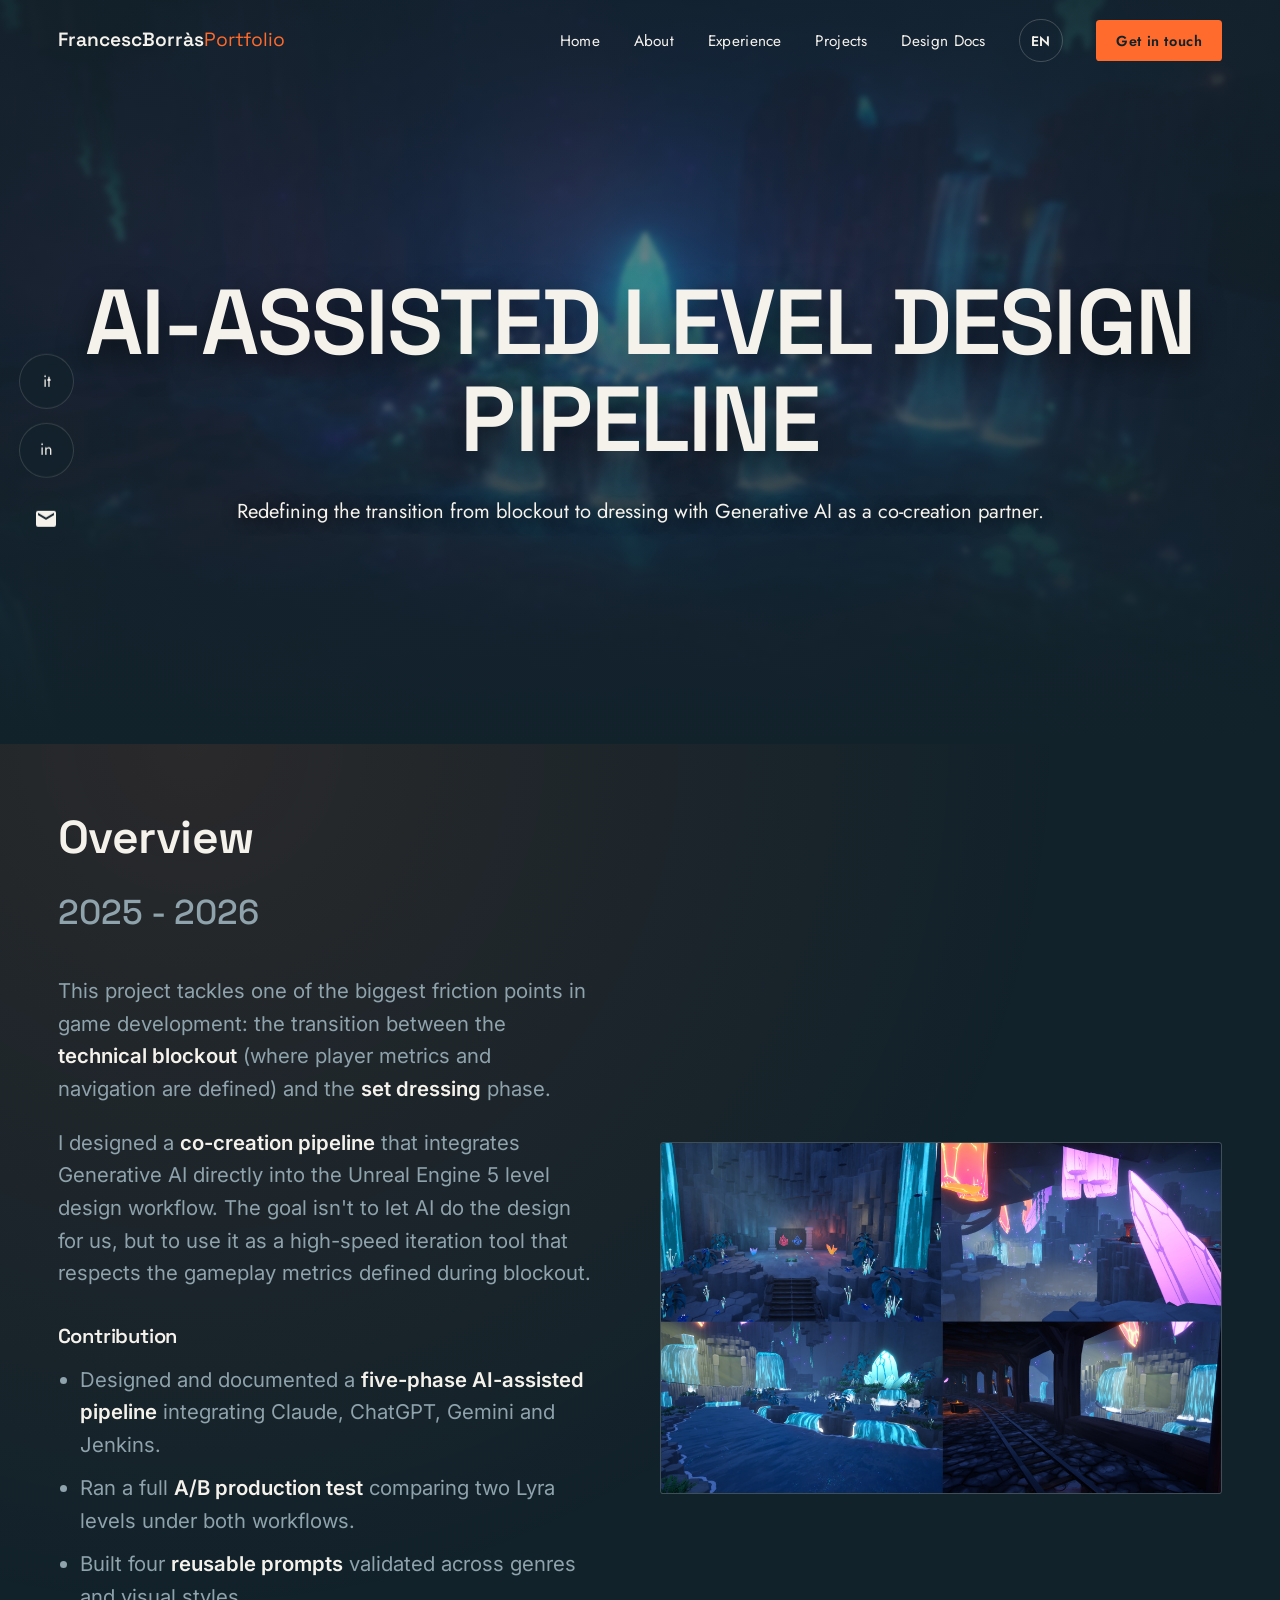
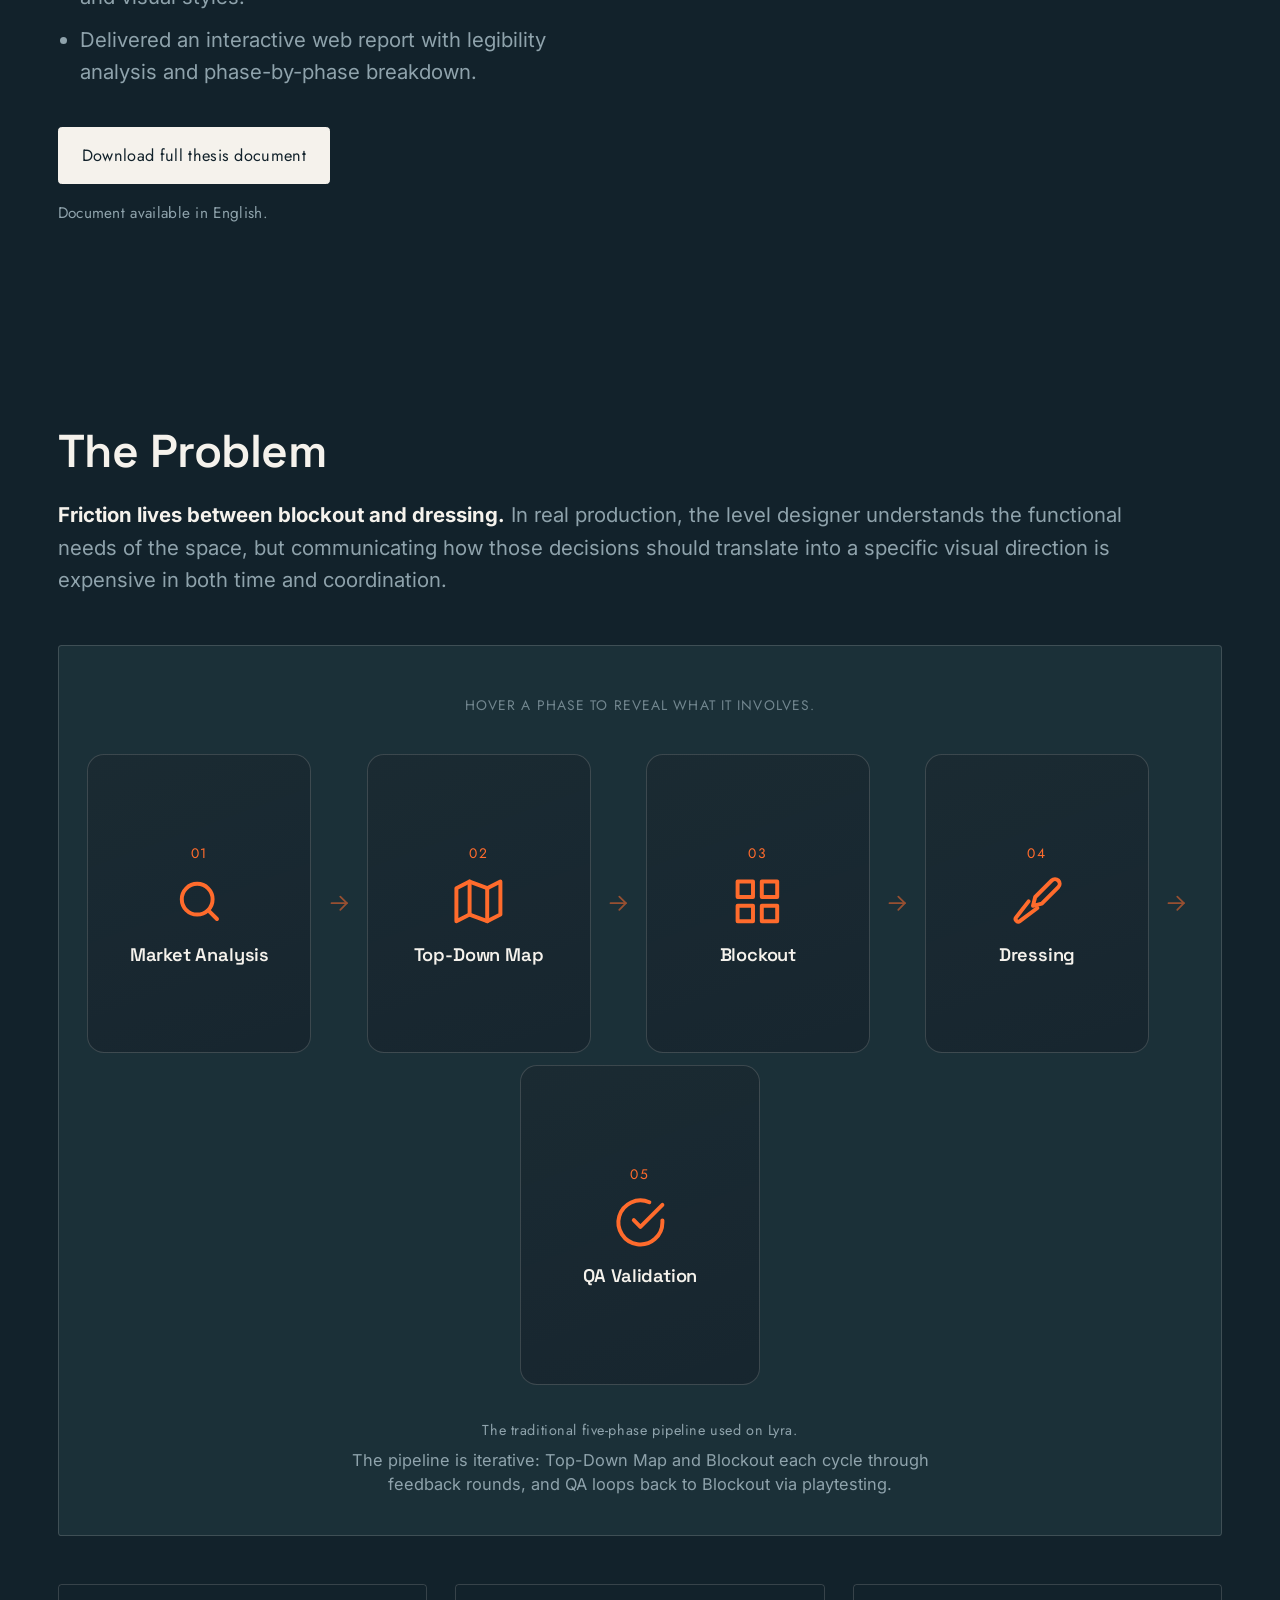
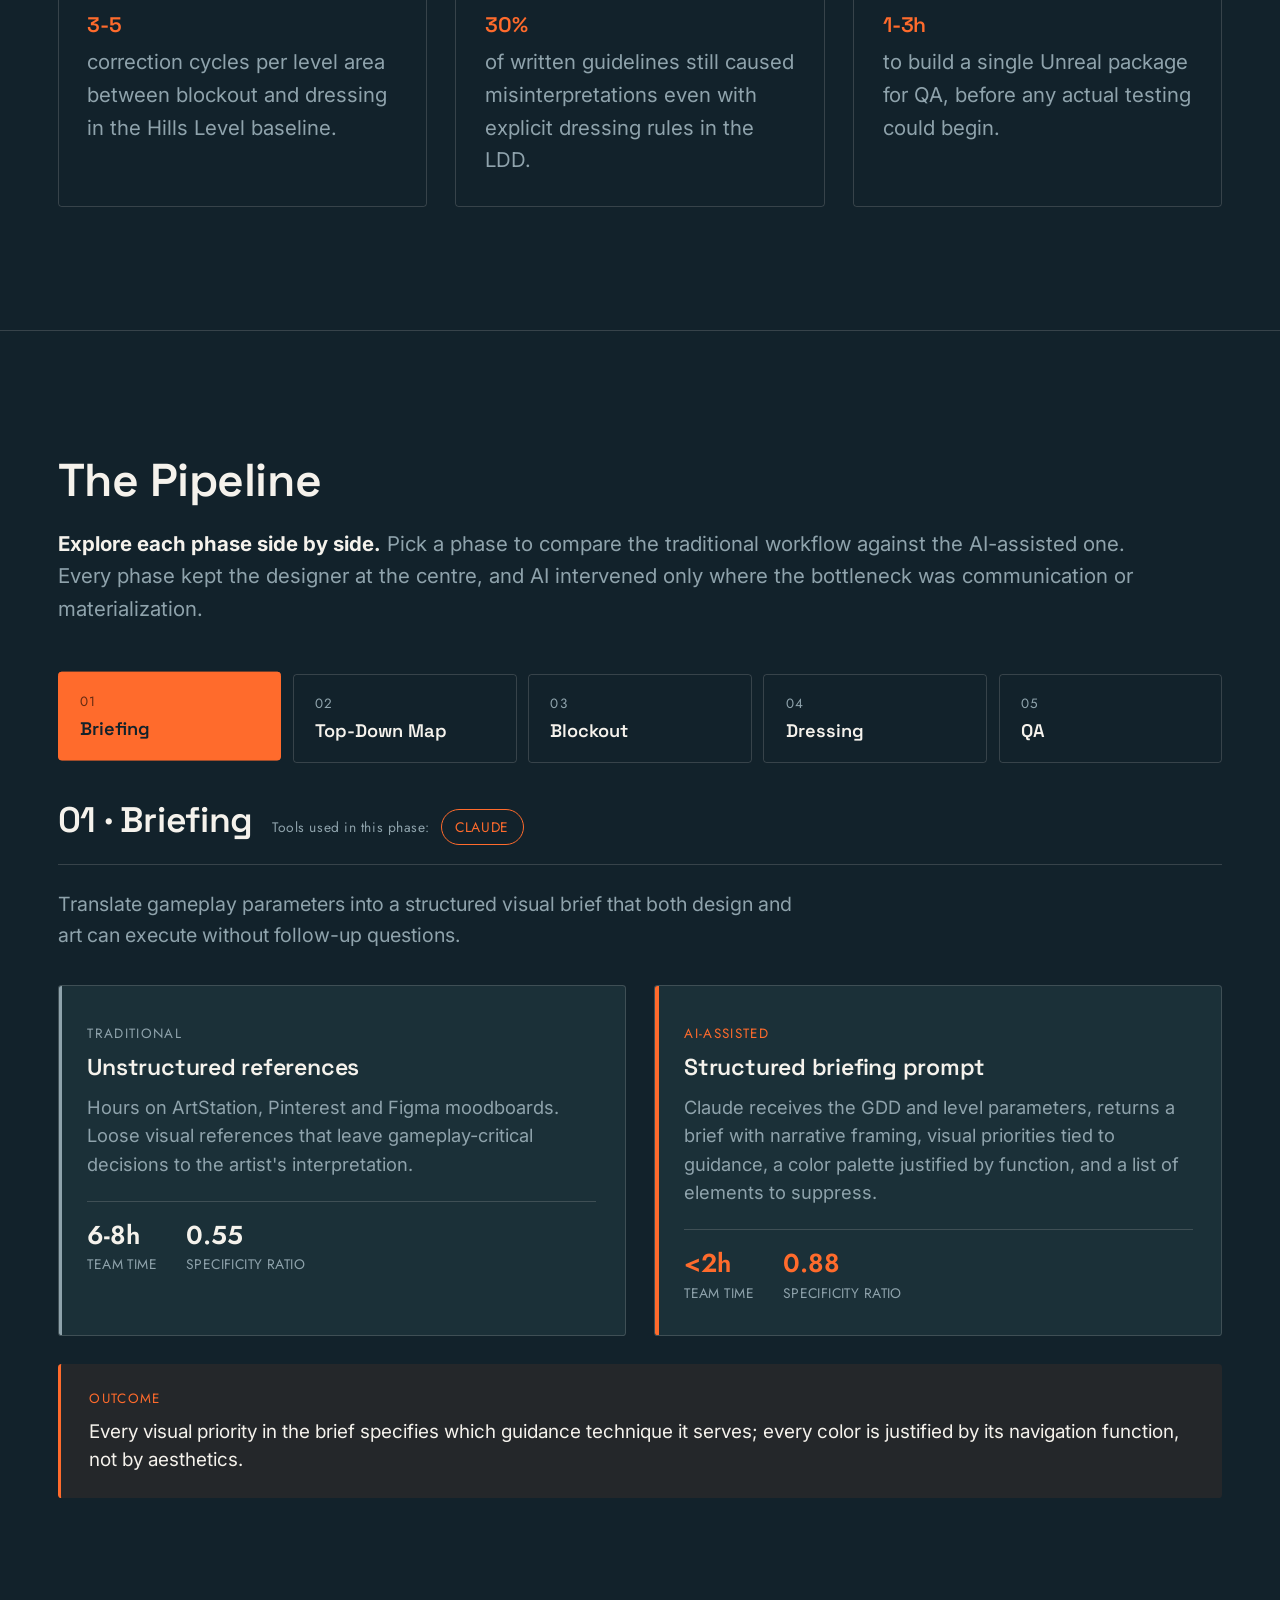
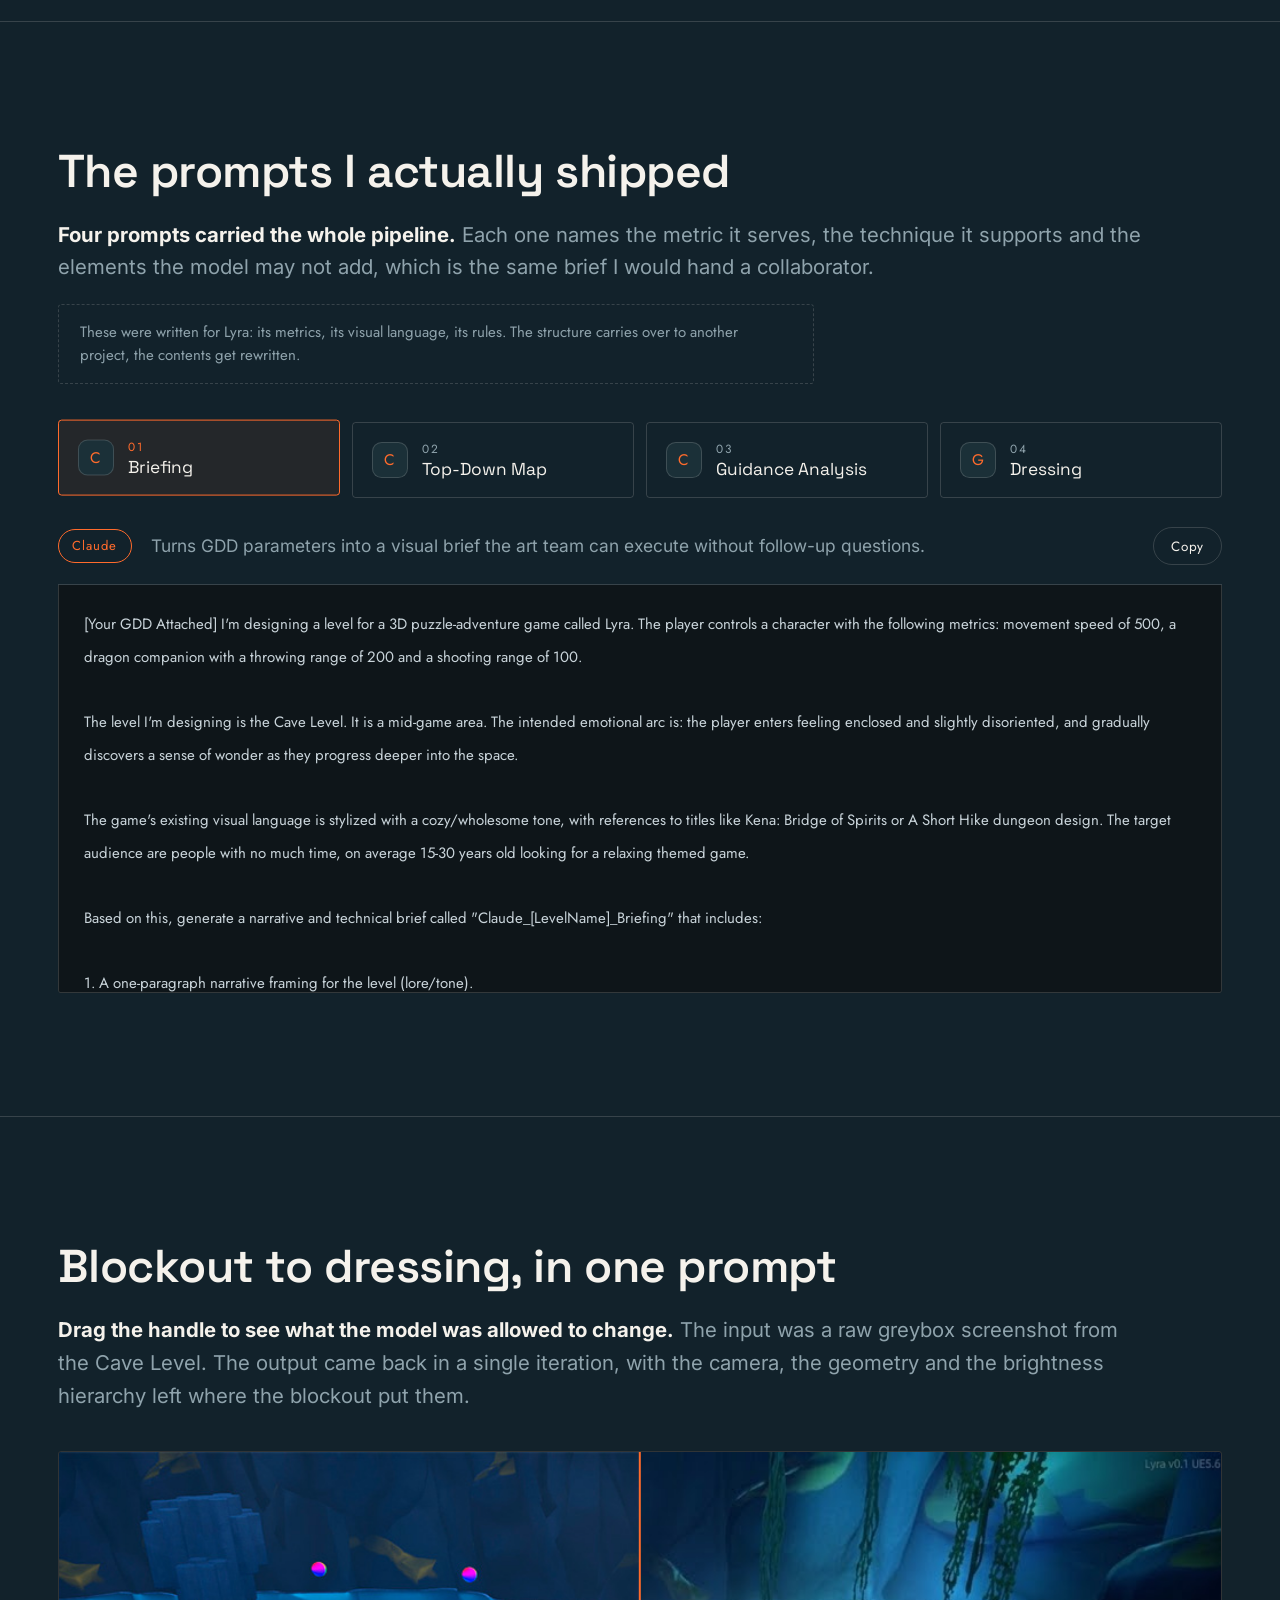
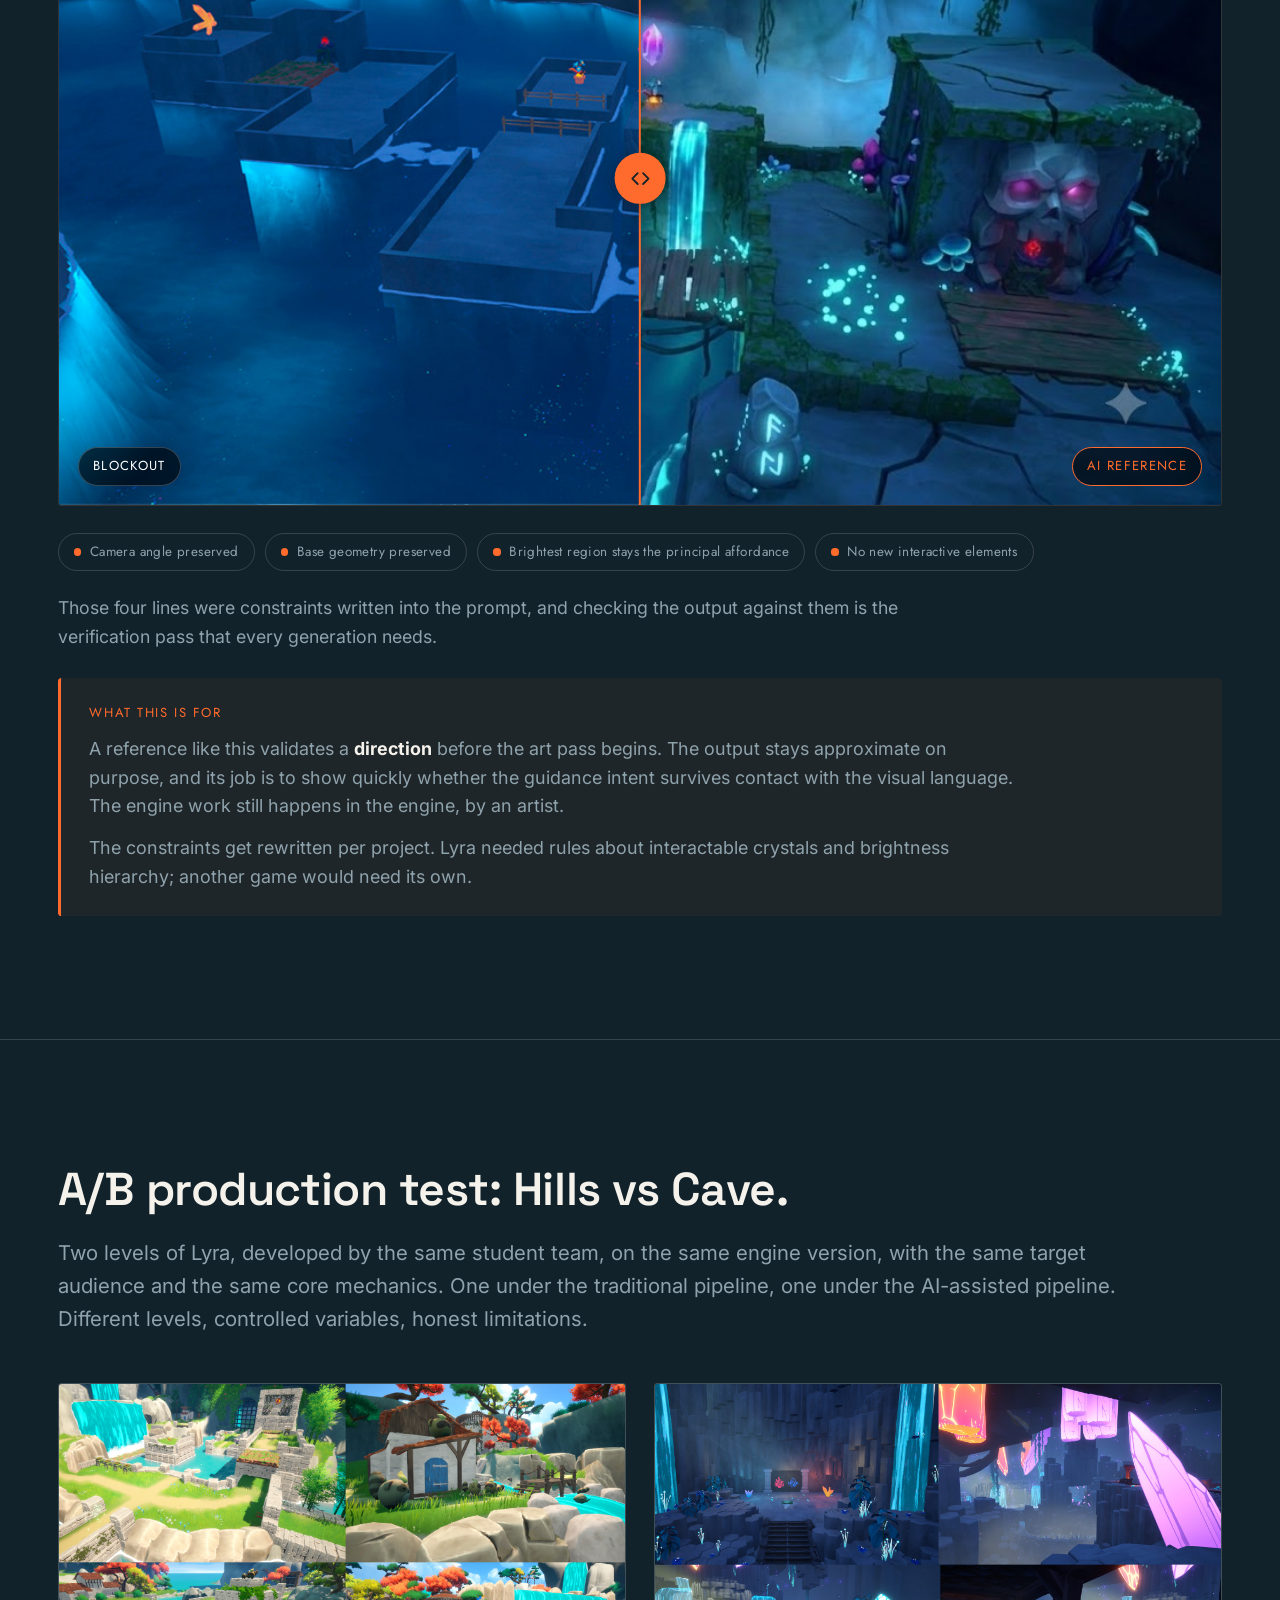
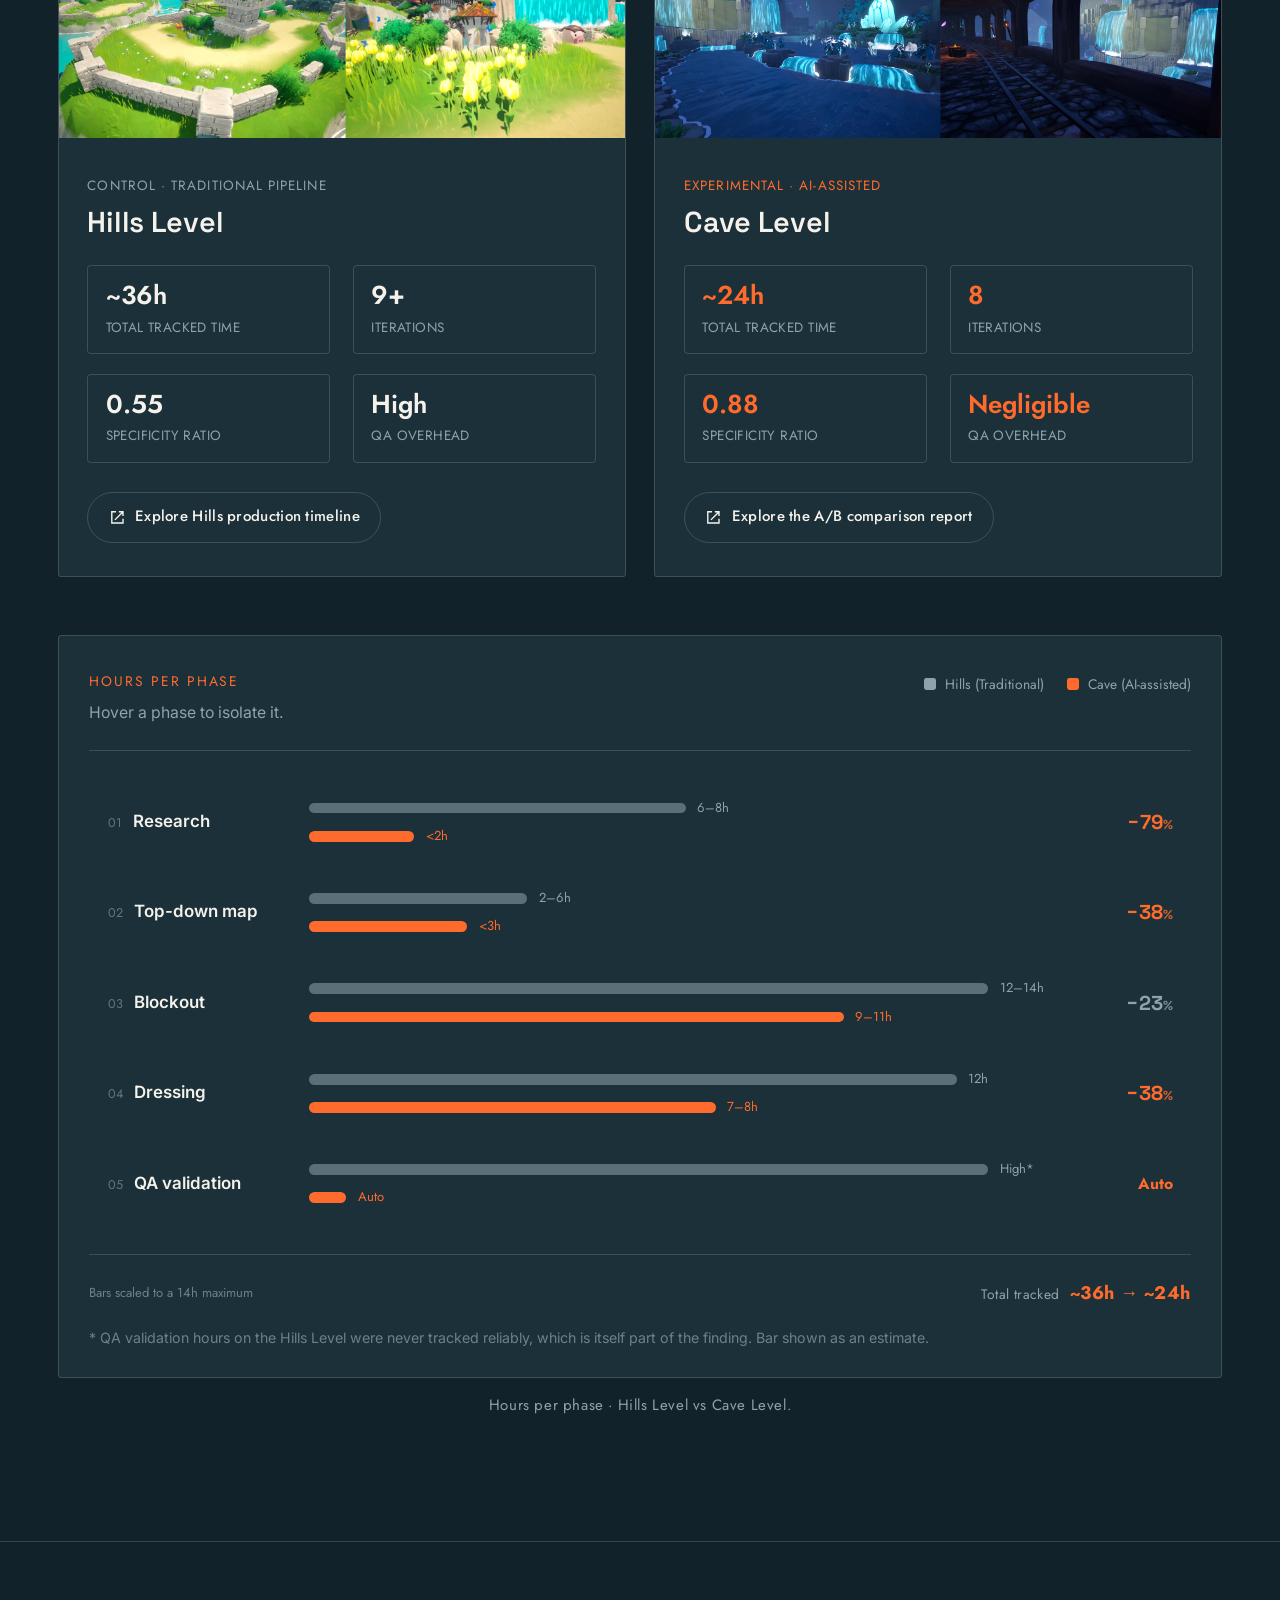
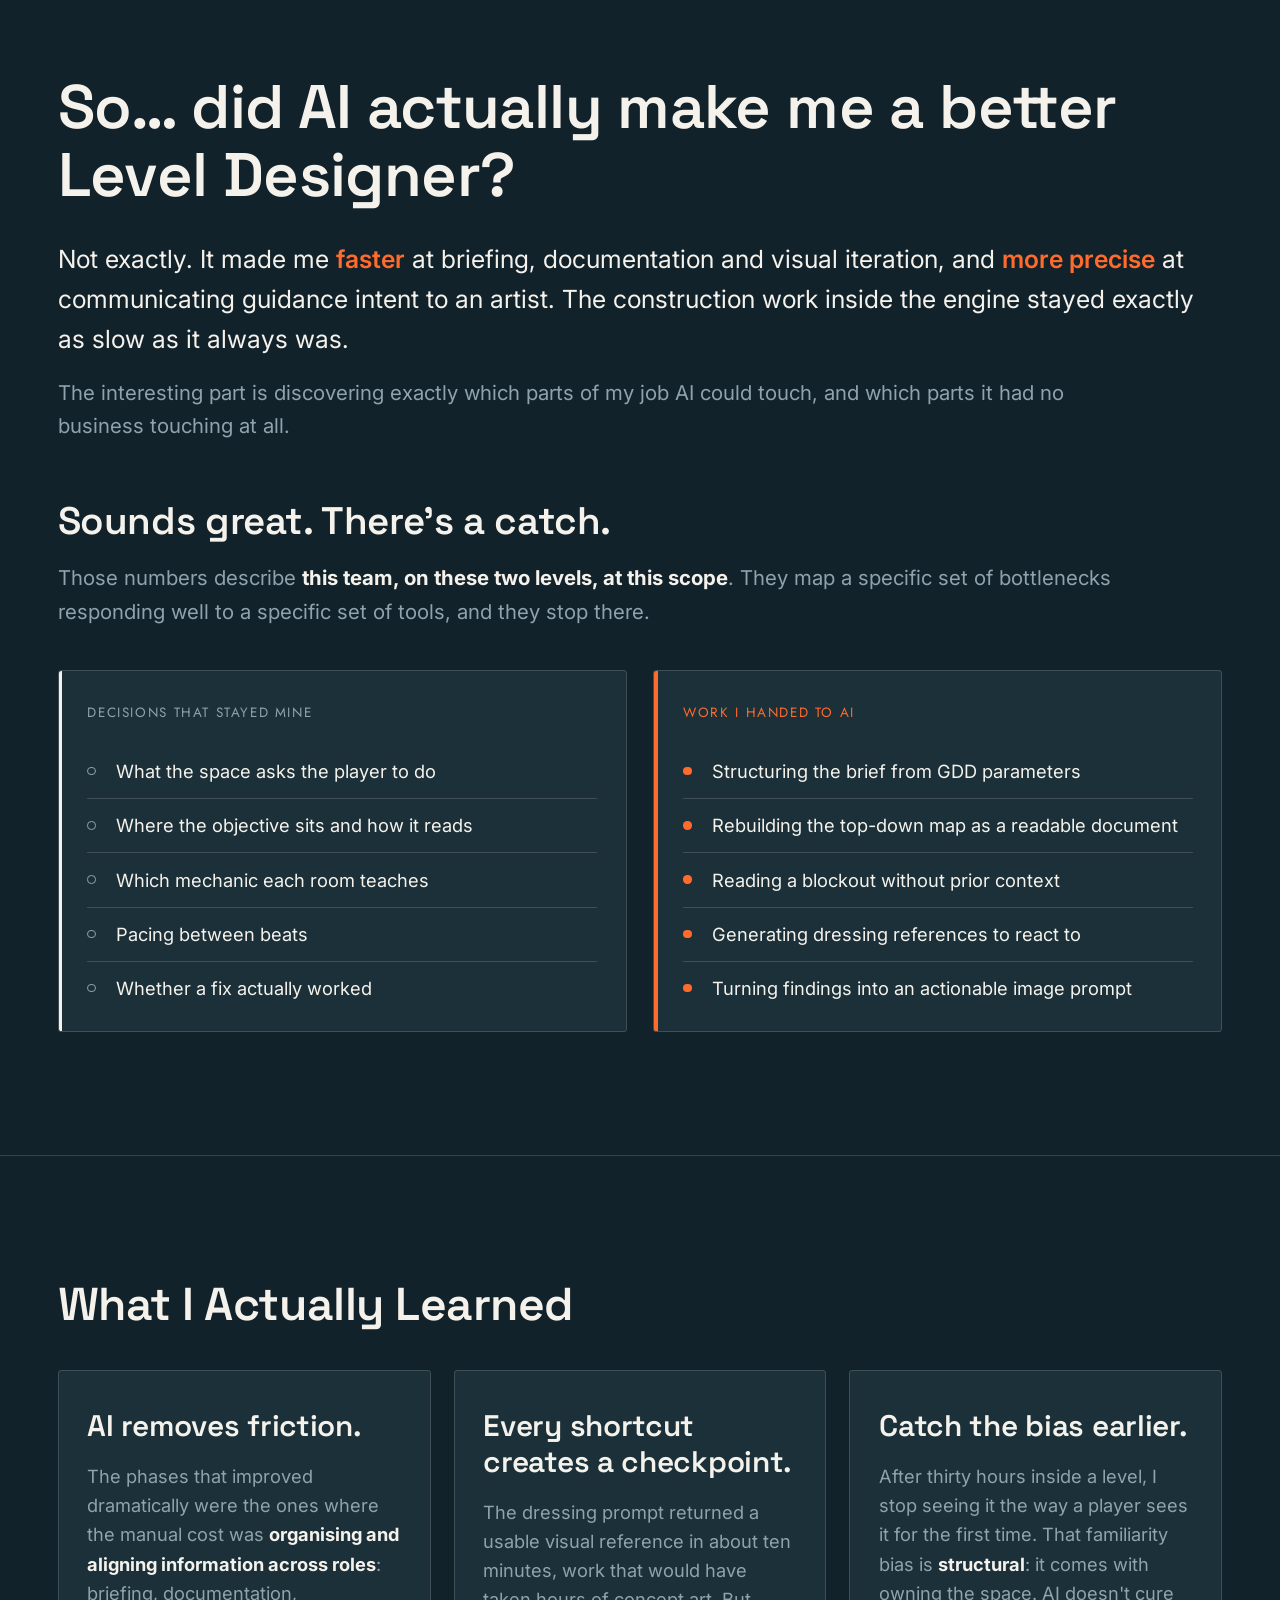
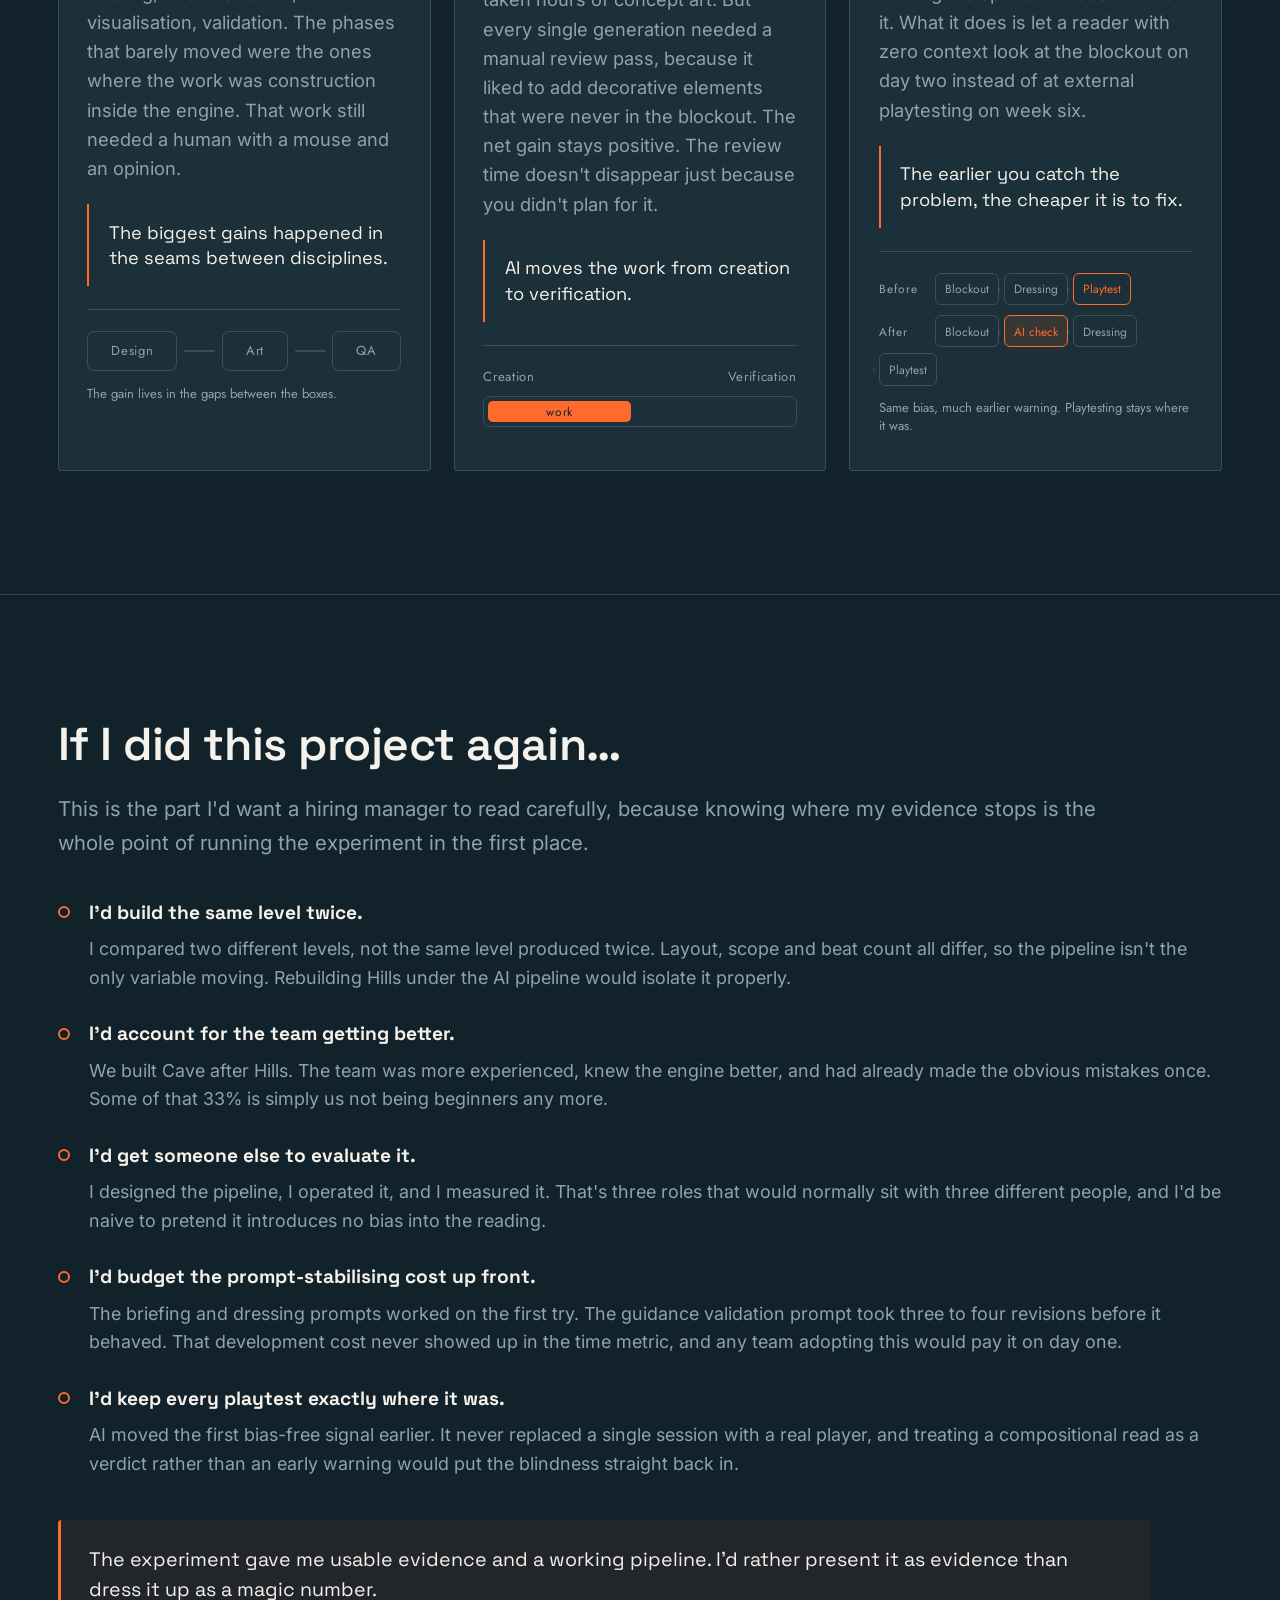
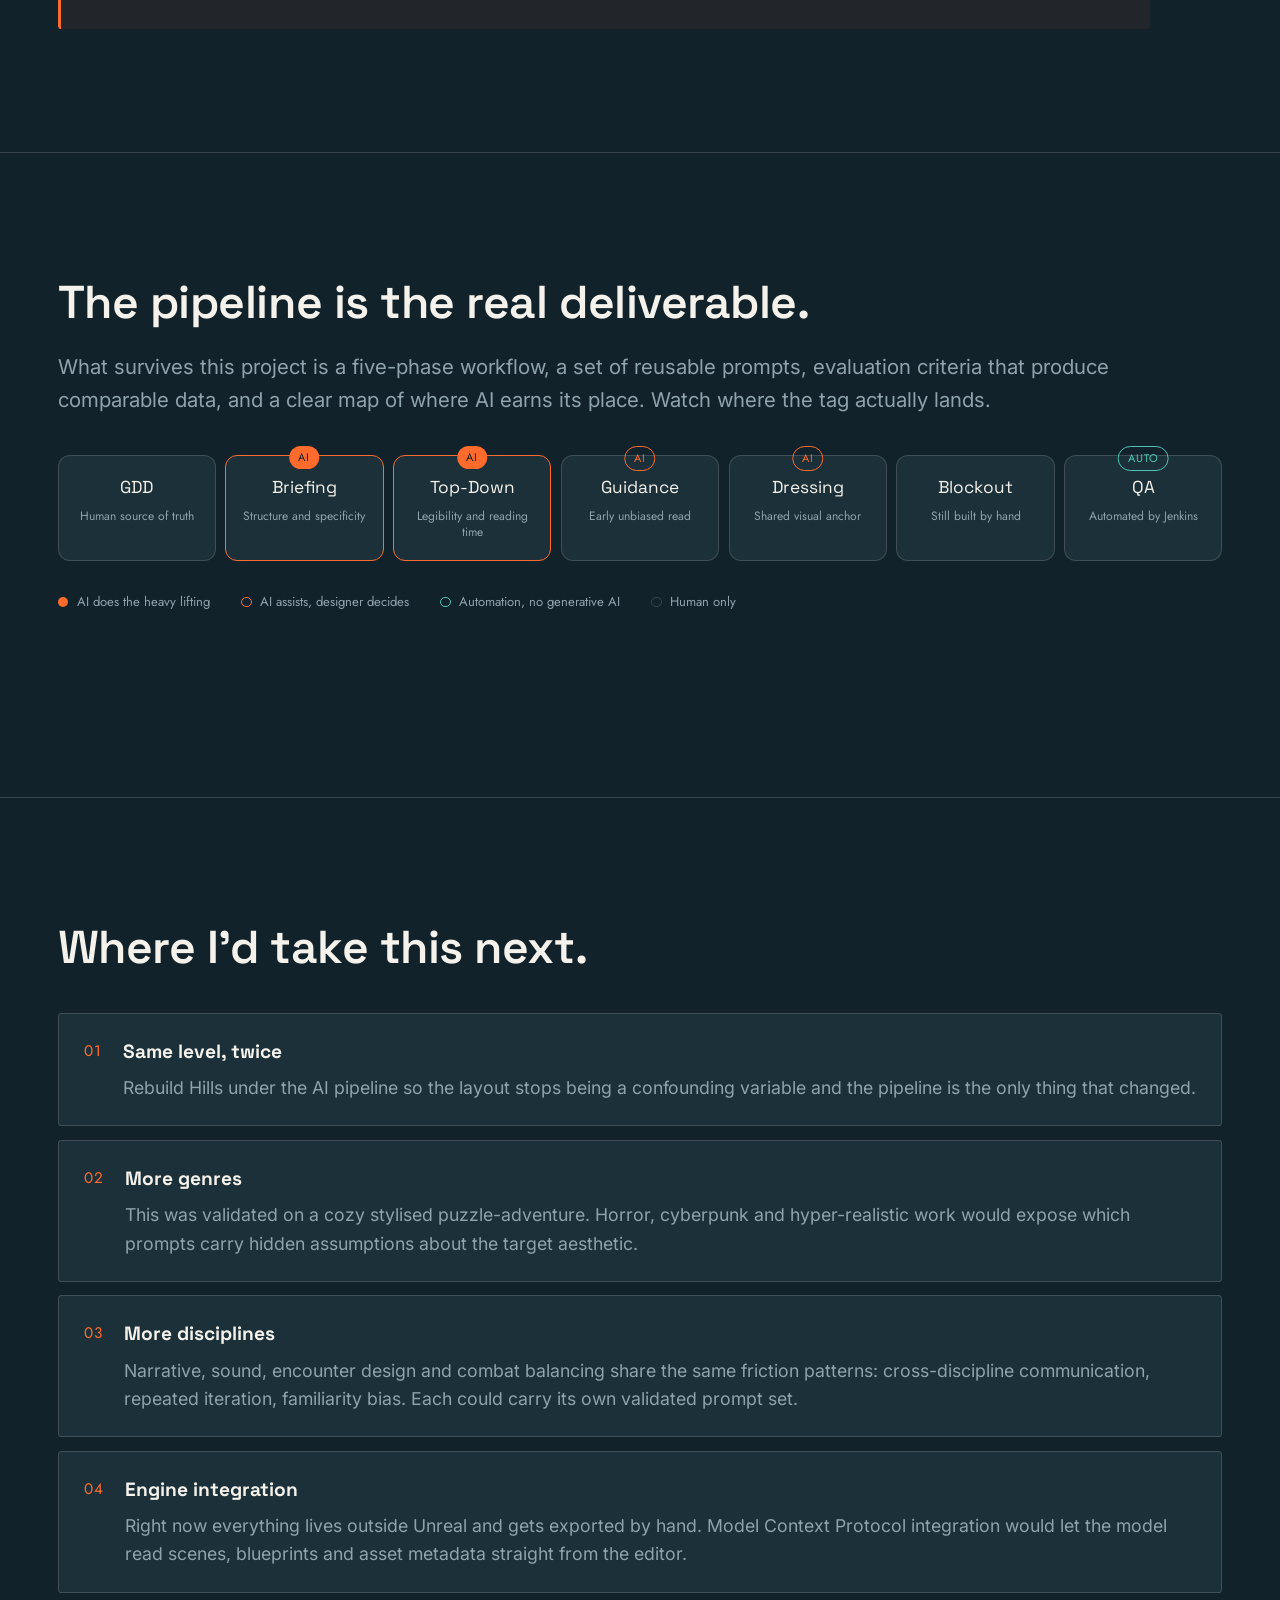
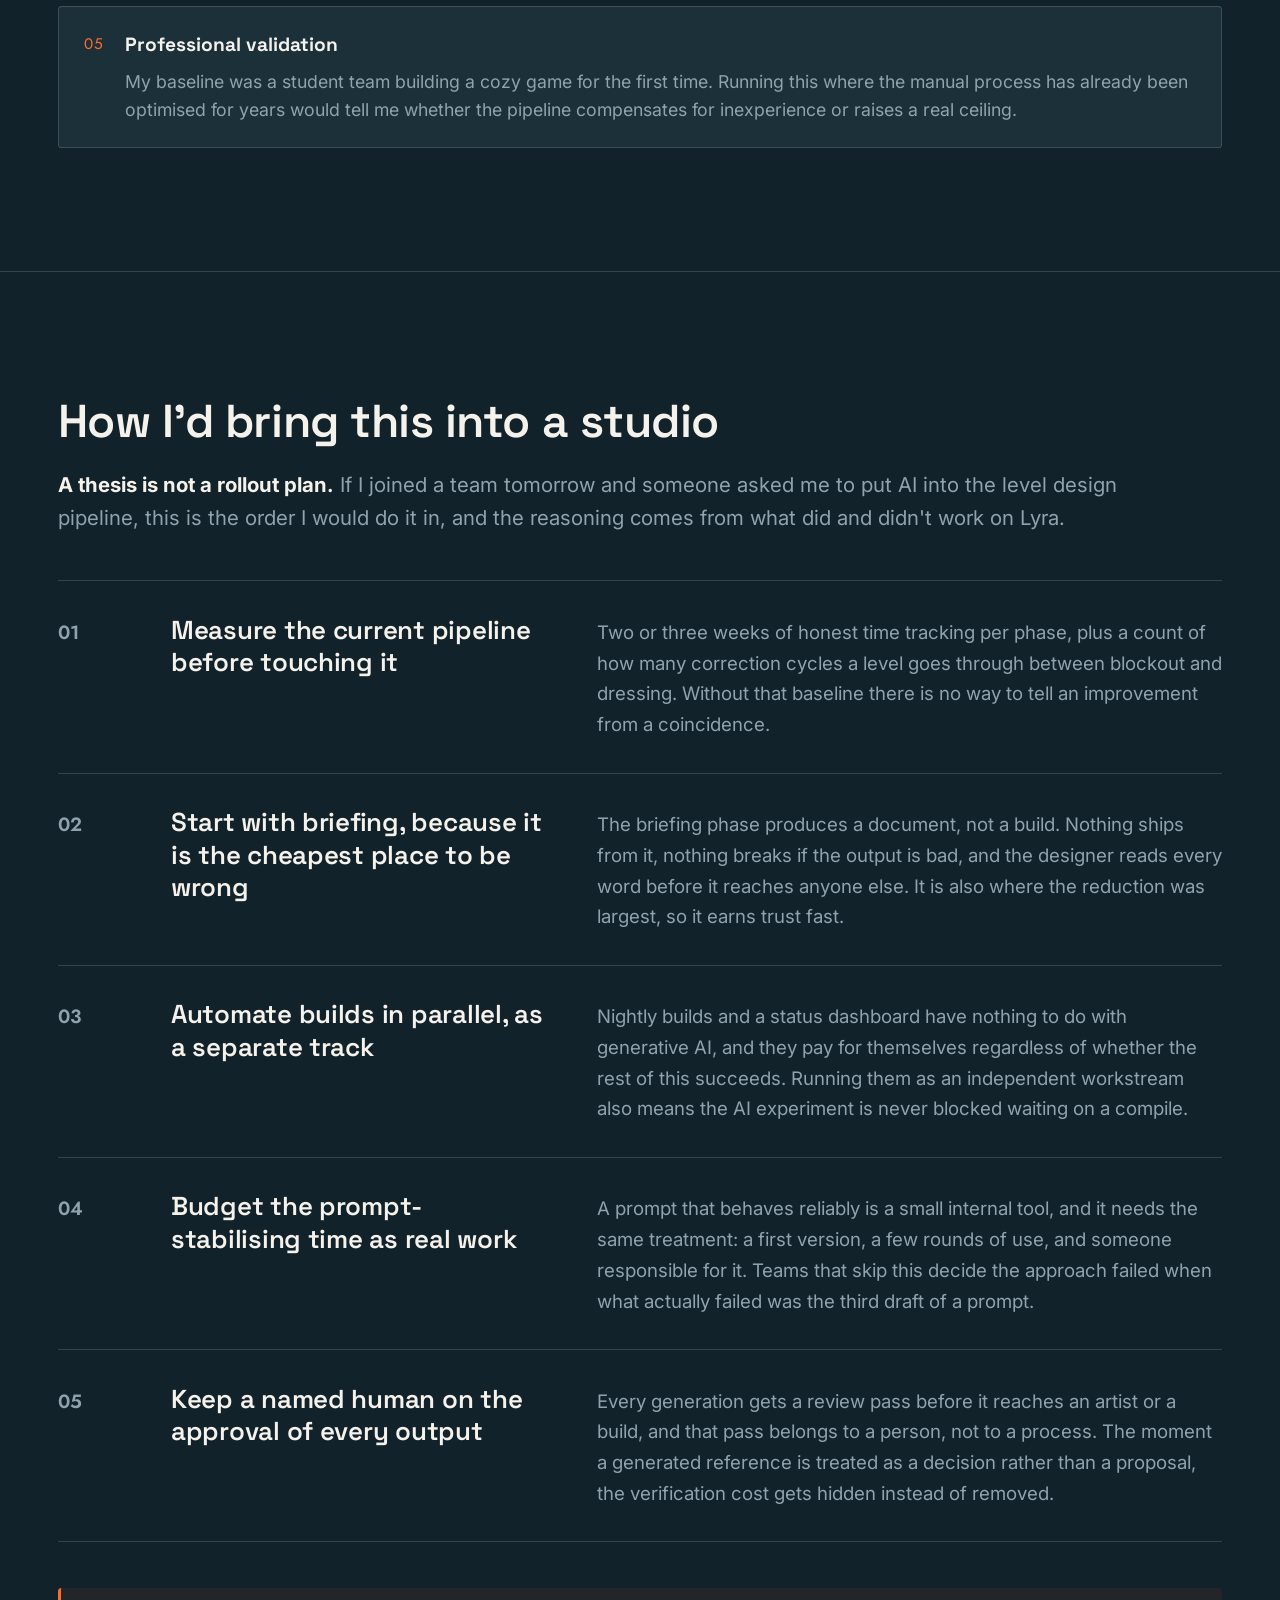
==== commit 6f127452: "New forms" ====
--- a/proyectos/ai-pipeline.html
+++ b/proyectos/ai-pipeline.html
@@ -16,7 +16,7 @@
 <link rel="preconnect" href="https://fonts.googleapis.com">
 <link rel="preconnect" href="https://fonts.gstatic.com" crossorigin>
 <link href="https://fonts.googleapis.com/css2?family=Space+Grotesk:wght@500;600;700&family=Inter:wght@400;500;600&family=Jost:wght@400;500;600&display=swap" rel="stylesheet">
-<link rel="stylesheet" href="../css/style.css?v=35">
+<link rel="stylesheet" href="../css/style.css?v=36">
 <script>
 (function(){
   try {
@@ -43,7 +43,7 @@
           <span class="lang-label">EN</span>
         </button>
       </li>
-      <li><a class="nav-cta" href="../index.html#contact" data-i18n="common.nav_cta">Get in touch</a></li>
+      <li><a class="nav-cta js-contact" href="#contact" data-i18n="common.nav_cta">Get in touch</a></li>
     </ul>
   </div>
 </nav>
@@ -59,13 +59,13 @@
     <span class="rail-label" data-i18n="common.rail_linkedin">Let's connect!</span>
     <span class="sr-only">LinkedIn</span>
   </a>
-  <a class="rail-item" href="mailto:fborrasslleida@gmail.com">
+  <button type="button" class="rail-item js-contact" aria-haspopup="dialog">
     <span class="rail-icon">
       <svg viewBox="0 0 24 24" aria-hidden="true" focusable="false"><path fill="currentColor" d="M20 4H4a2 2 0 0 0-2 2v12a2 2 0 0 0 2 2h16a2 2 0 0 0 2-2V6a2 2 0 0 0-2-2Zm0 4.24-8 4.76-8-4.76V6l8 4.76L20 6Z"/></svg>
     </span>
     <span class="rail-label" data-i18n="common.rail_email">Let's talk!</span>
     <span class="sr-only">Email</span>
-  </a>
+  </button>
 </aside>
 
 <main>
@@ -1202,7 +1202,7 @@
 
 <footer id="contact" class="site-footer">
   <div class="wrap footer-contact">
-    <div>Email<a href="mailto:fborrasslleida@gmail.com">fborrasslleida@gmail.com</a></div>
+    <div>Email<button type="button" class="footer-mail js-contact" data-i18n="common.footer_email_cta" aria-haspopup="dialog">Send me a message</button></div>
     <div>Location<a>Barcelona area, Spain</a></div>
     <div>Availability<a>Open to junior roles</a></div>
   </div>
@@ -1243,7 +1243,7 @@
       <a href="../index.html#about" data-i18n="common.foot_about">ABOUT</a>
       <a href="../index.html#experience" data-i18n="common.foot_experience">EXPERIENCE</a>
       <a href="../index.html#projects" data-i18n="common.foot_projects">PROJECTS</a>
-      <a href="../index.html#contact" data-i18n="common.foot_contact">CONTACT</a>
+      <a href="#contact" class="js-contact" data-i18n="common.foot_contact">CONTACT</a>
     </div>
     <div class="socials">
       <a href="https://www.linkedin.com/in/francesc-borras-lleida-88ab5a254/" target="_blank" rel="noopener">LinkedIn</a>
--- a/css/style.css
+++ b/css/style.css
@@ -3201,3 +3201,111 @@
 /* Studio section: use the full measure */
 .st .section-lede { max-width: 92ch; }
 .st .sec-title { max-width: 34ch; }
+
+/* ==========================================================
+   CONTACT MODAL
+   ========================================================== */
+.cm {
+  position: fixed; inset: 0; z-index: 9999;
+  display: flex; align-items: center; justify-content: center;
+  padding: 1.5rem;
+  opacity: 0; transition: opacity .22s ease;
+}
+.cm.is-open { opacity: 1; }
+.cm[hidden] { display: none; }
+
+.cm-backdrop {
+  position: absolute; inset: 0;
+  background: rgba(4, 8, 10, .78);
+  backdrop-filter: blur(5px);
+}
+
+.cm-panel {
+  position: relative; z-index: 1;
+  width: 100%; max-width: 520px;
+  max-height: calc(100vh - 3rem); overflow-y: auto;
+  background: var(--surface-alt);
+  border: 1px solid var(--surface-line);
+  border-top: 3px solid var(--pine-soft);
+  border-radius: var(--radius);
+  padding: 2.2rem 2rem 2rem;
+  box-shadow: 0 24px 60px rgba(0,0,0,.5);
+  transform: translateY(14px) scale(.98);
+  transition: transform .28s cubic-bezier(.16,1,.3,1);
+}
+.cm.is-open .cm-panel { transform: none; }
+
+.cm-x {
+  position: absolute; top: .8rem; right: 1rem;
+  width: 34px; height: 34px; border: 0; border-radius: 50%;
+  background: transparent; color: var(--surface-soft);
+  font-size: 1.6rem; line-height: 1; cursor: pointer;
+  transition: background .2s ease, color .2s ease;
+}
+.cm-x:hover { background: var(--pine-soft); color: var(--dark); }
+
+.cm-title {
+  font-family: var(--font-display);
+  font-size: clamp(1.4rem, 3vw, 1.8rem);
+  margin: 0 0 .5rem; color: var(--surface-text);
+}
+.cm-lede {
+  margin: 0 0 1.6rem; color: var(--surface-soft);
+  font-size: .93rem; line-height: 1.55;
+}
+
+.cm-field { display: block; margin-bottom: 1.1rem; }
+.cm-field > span {
+  display: block; margin-bottom: .4rem;
+  font-family: var(--font-mono); font-size: .7rem;
+  letter-spacing: .08em; text-transform: uppercase;
+  color: var(--surface-soft);
+}
+.cm-field input,
+.cm-field textarea {
+  width: 100%; box-sizing: border-box;
+  padding: .75rem .9rem;
+  background: var(--surface-bg);
+  border: 1px solid var(--surface-line);
+  border-radius: 8px;
+  color: var(--surface-text);
+  font-family: var(--font-body); font-size: .95rem;
+  transition: border-color .2s ease, box-shadow .2s ease;
+}
+.cm-field textarea { resize: vertical; min-height: 110px; line-height: 1.5; }
+.cm-field input:focus,
+.cm-field textarea:focus {
+  outline: none; border-color: var(--pine-soft);
+  box-shadow: 0 0 0 3px rgba(var(--accent-rgb), .15);
+}
+
+/* honeypot */
+.cm-hp { position: absolute; left: -9999px; opacity: 0; height: 0; width: 0; }
+
+.cm-send { width: 100%; margin-top: .4rem; justify-content: center; }
+.cm-send[disabled] { opacity: .6; cursor: not-allowed; }
+
+.cm-status {
+  margin: .9rem 0 0; min-height: 1.2em;
+  font-family: var(--font-mono); font-size: .78rem; line-height: 1.5;
+  color: var(--surface-soft);
+}
+.cm-status.is-ok { color: var(--pine); }
+.cm-status.is-err { color: #E8705A; }
+
+/* Footer / rail triggers styled as plain buttons */
+.footer-mail {
+  background: none; border: 0; padding: 0; cursor: pointer;
+  font-family: inherit; font-size: inherit;
+  color: var(--pine-soft); text-align: left;
+  text-decoration: underline; text-underline-offset: 3px;
+}
+.footer-mail:hover { color: var(--surface-text); }
+button.rail-item {
+  background: none; border: 0; padding: 0; cursor: pointer;
+  font: inherit; color: inherit;
+}
+
+@media (prefers-reduced-motion: reduce) {
+  .cm, .cm-panel { transition: none; }
+}
